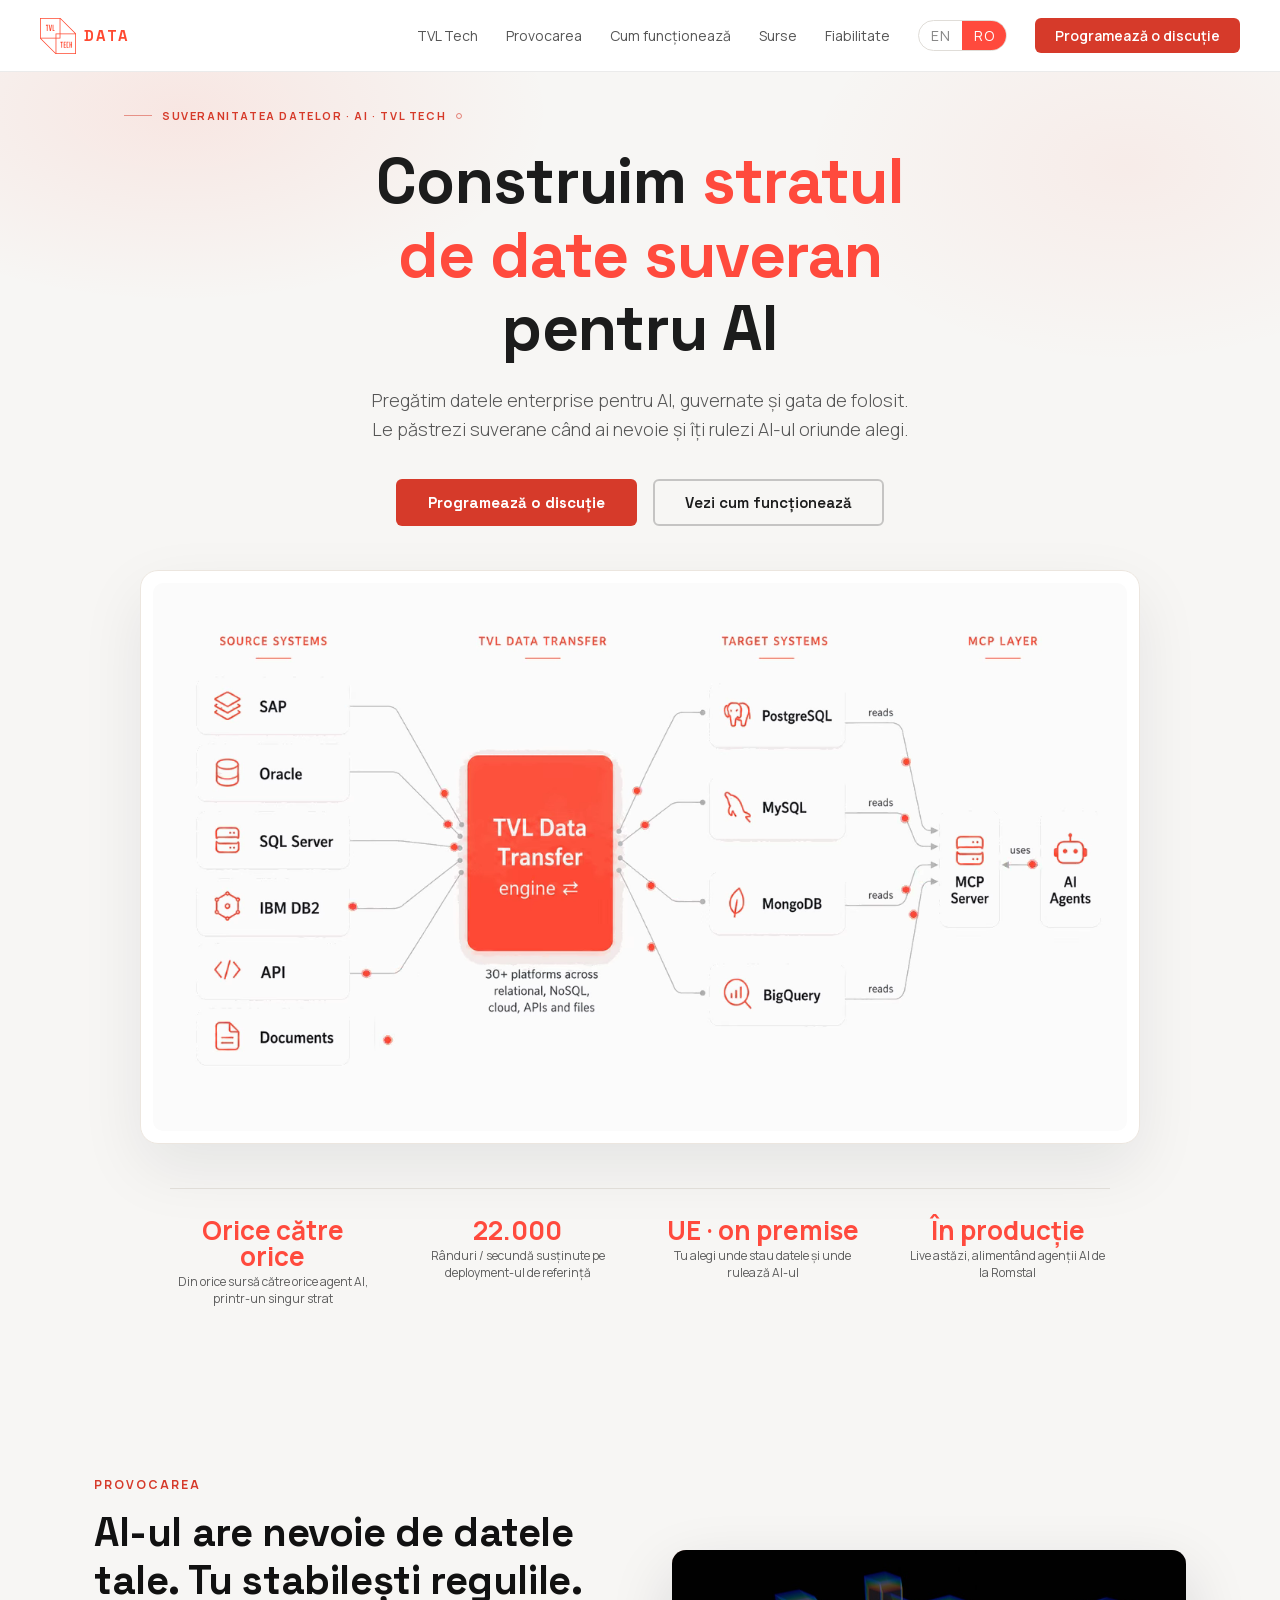
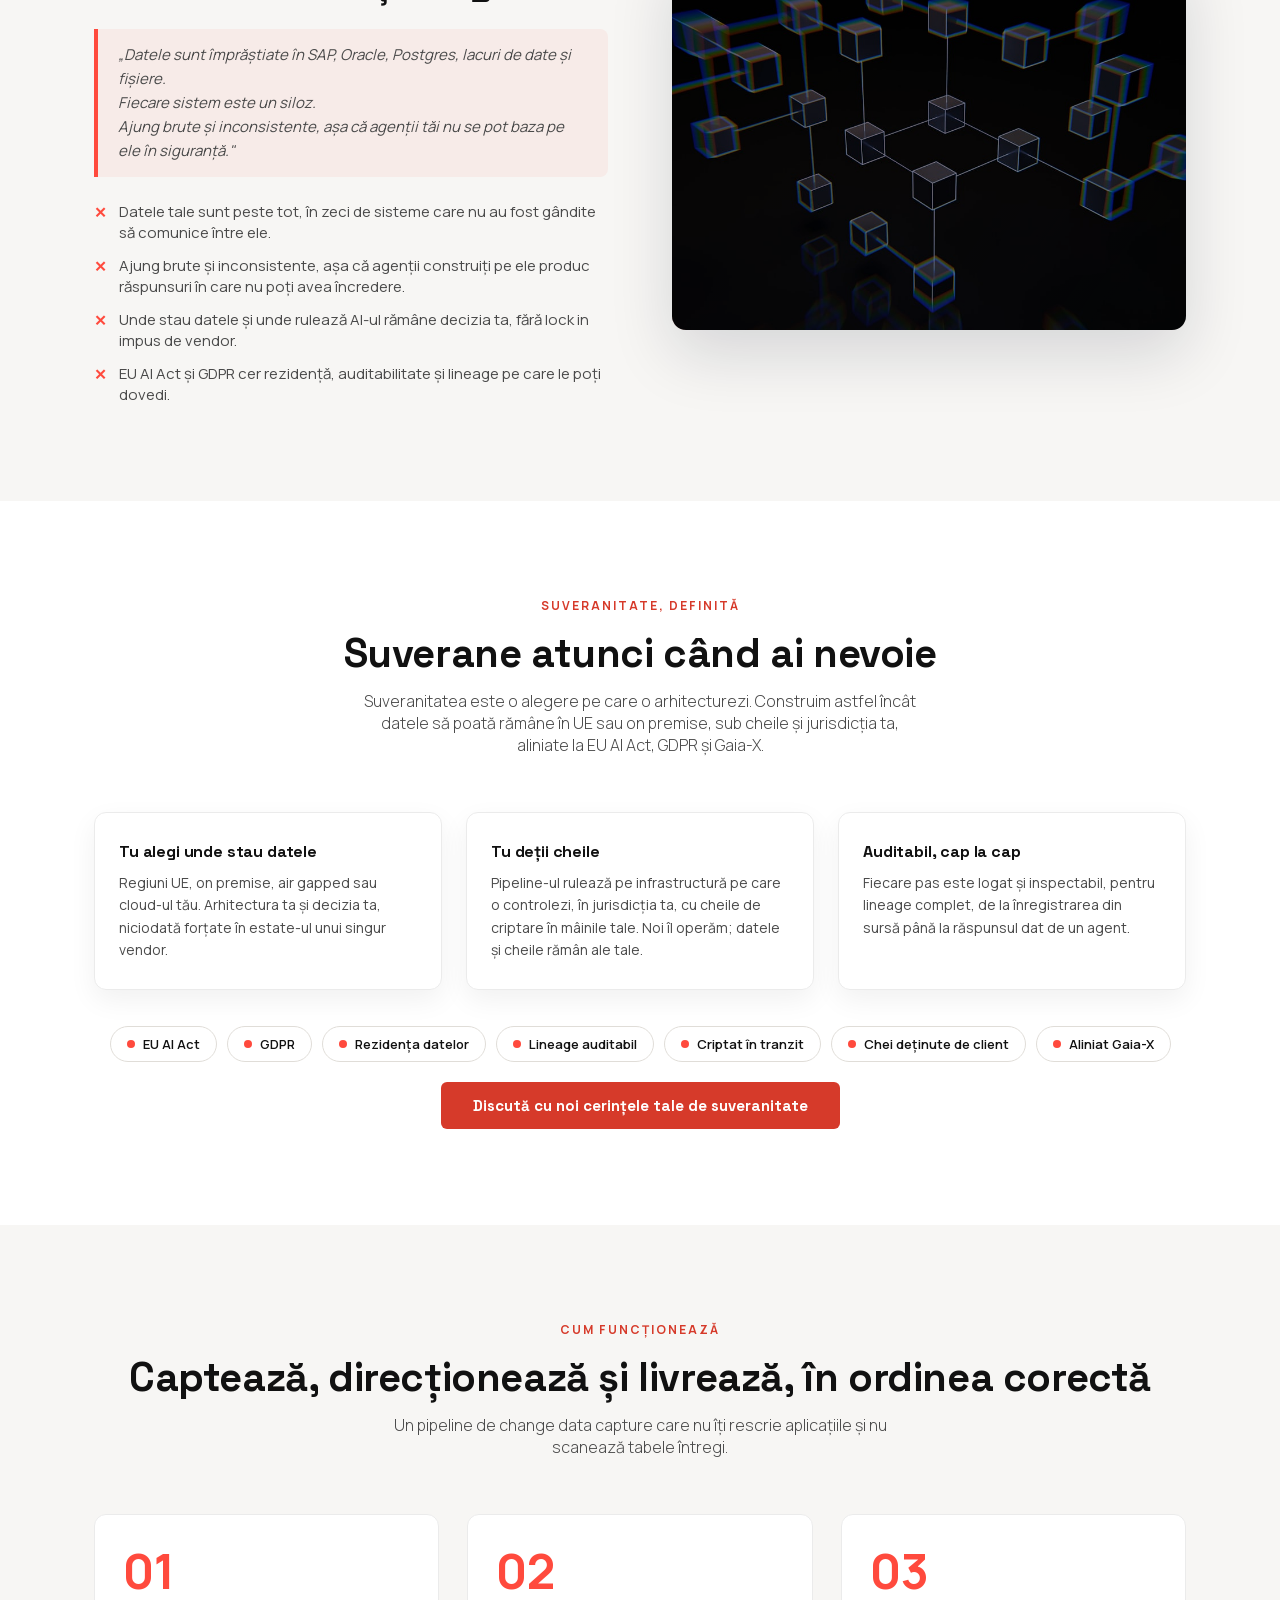
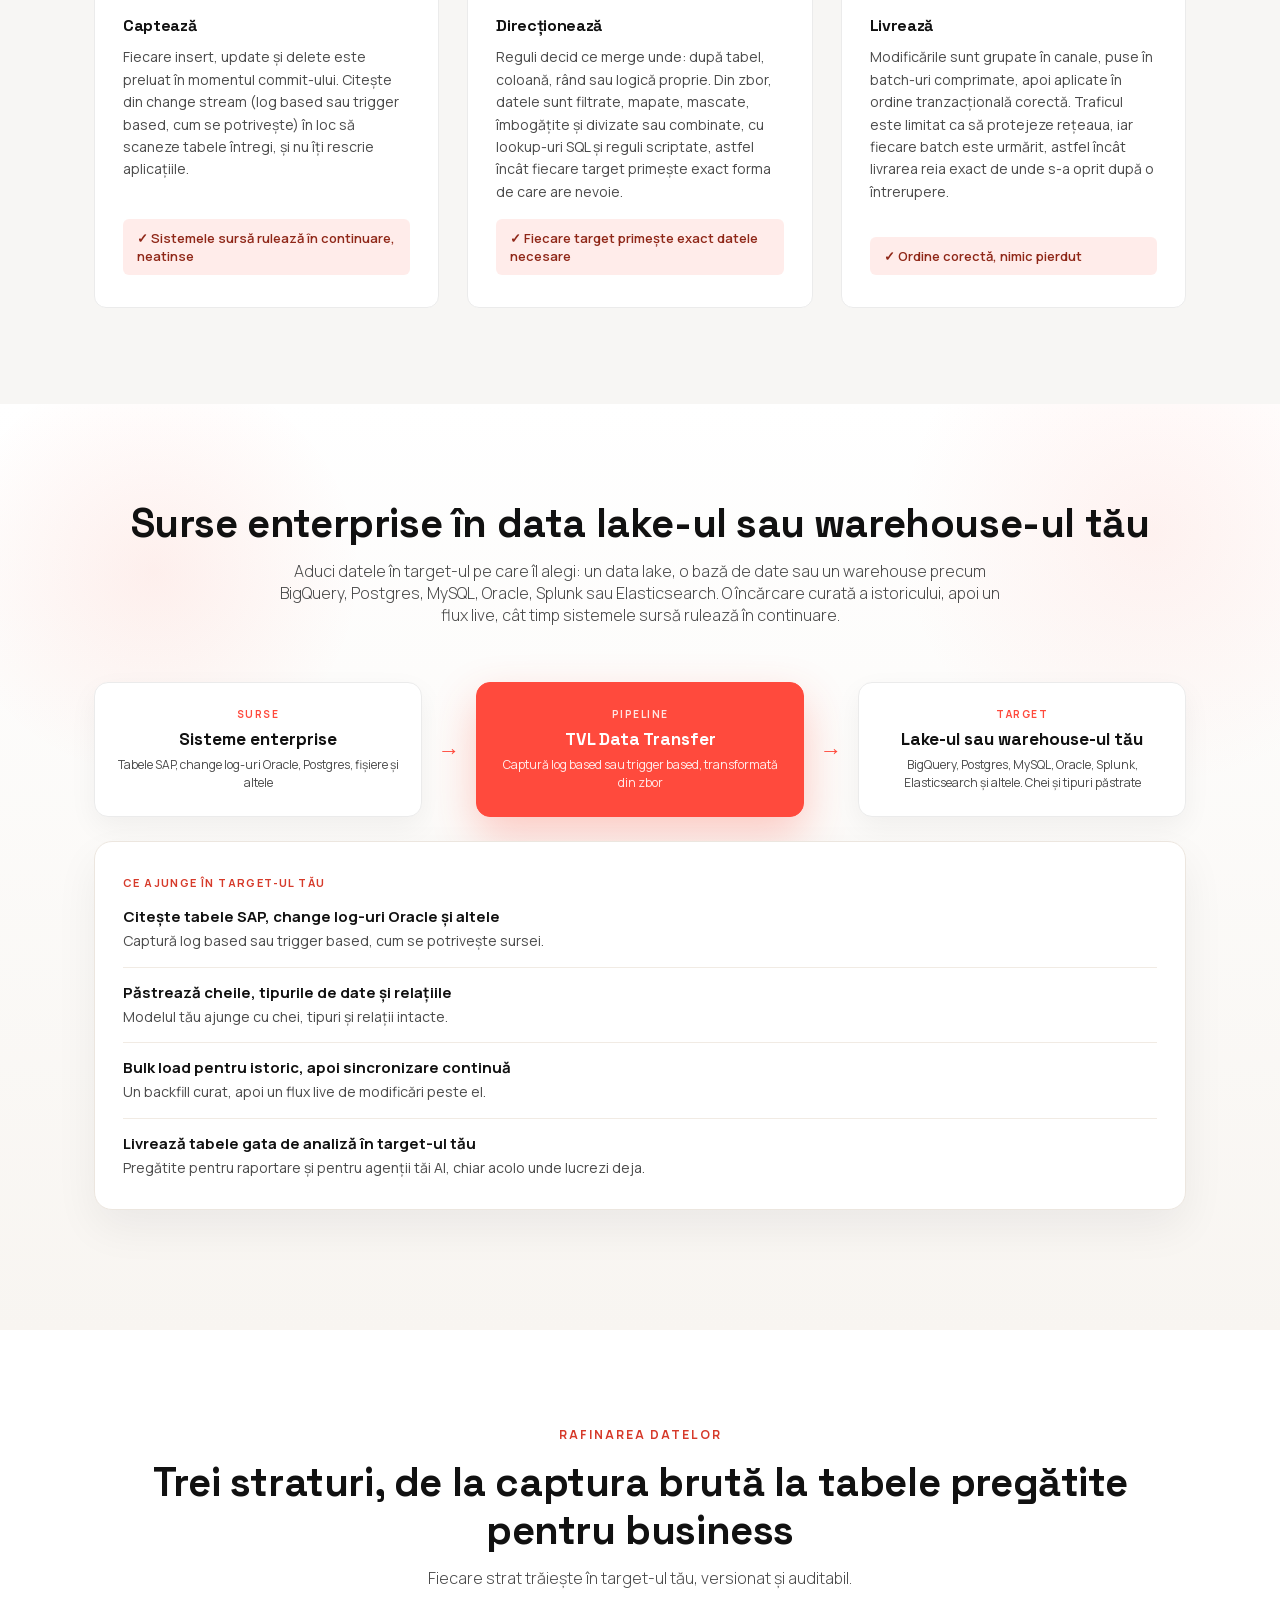
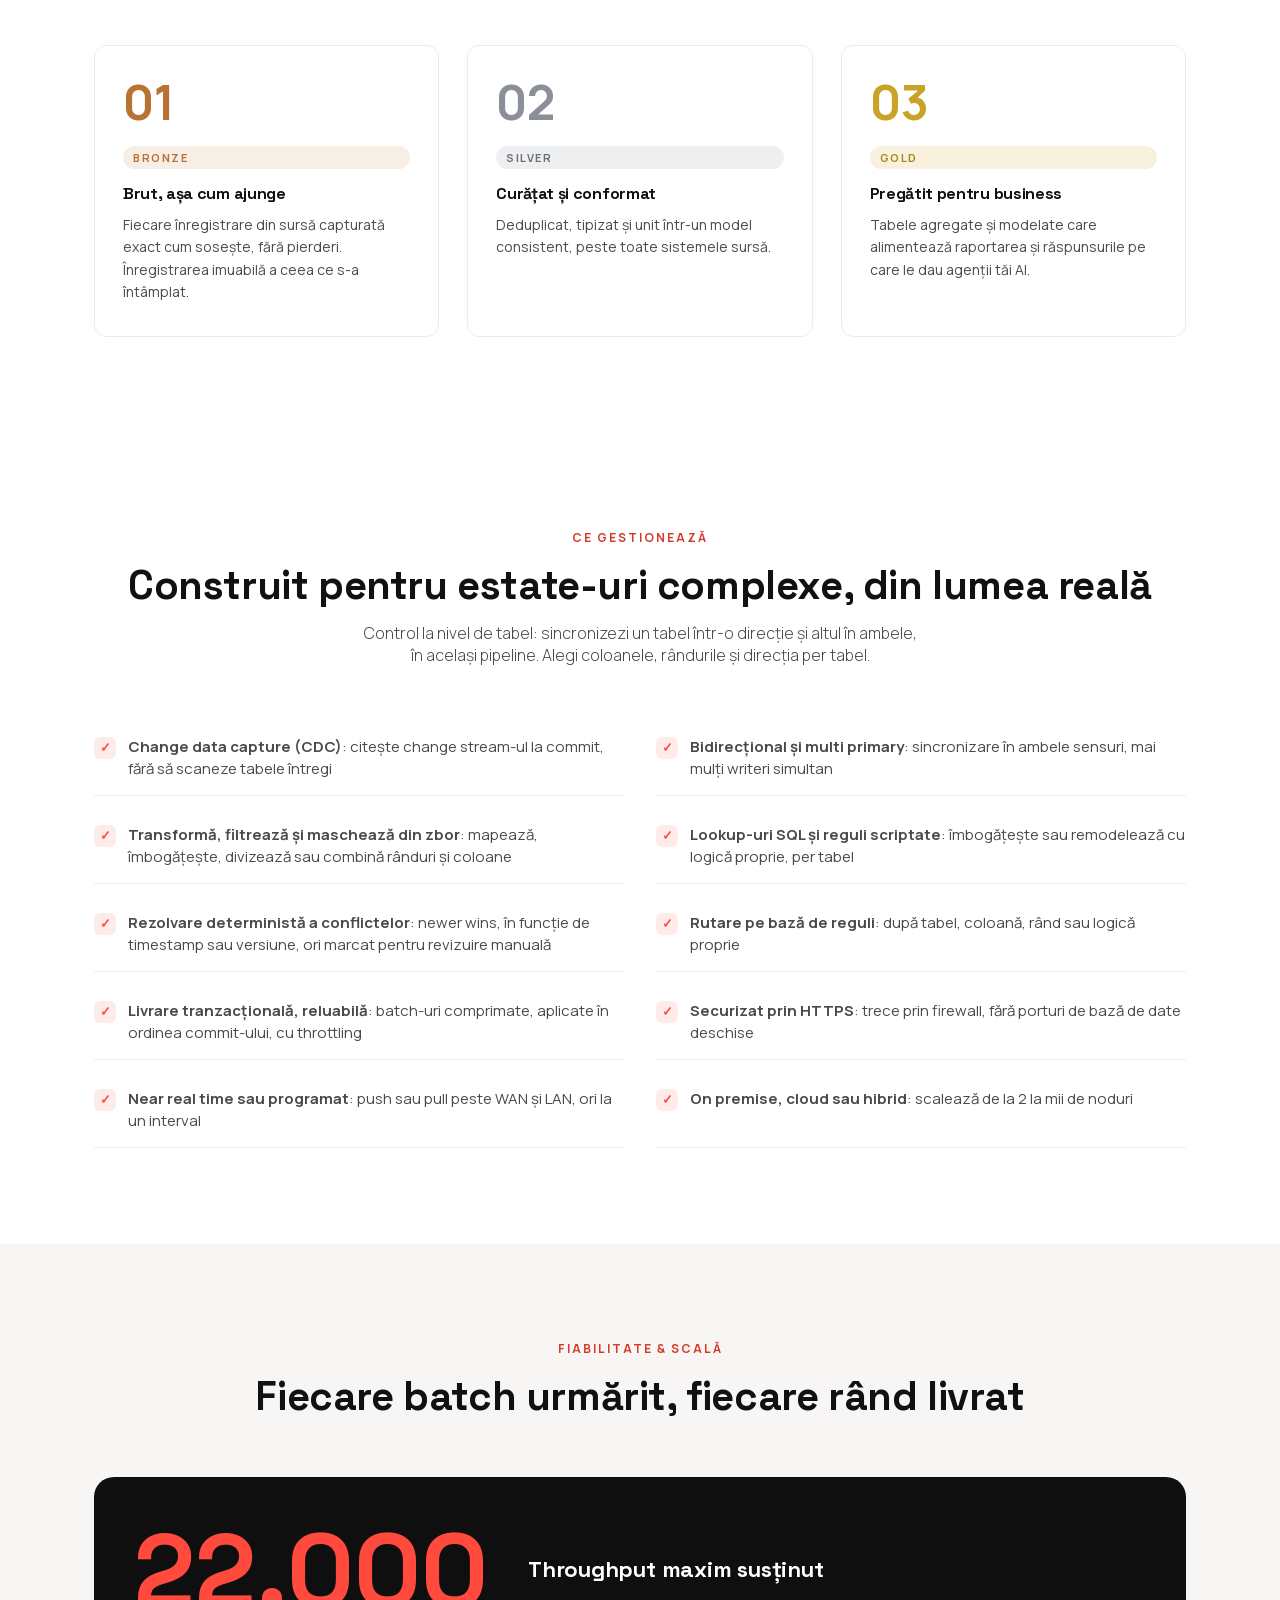
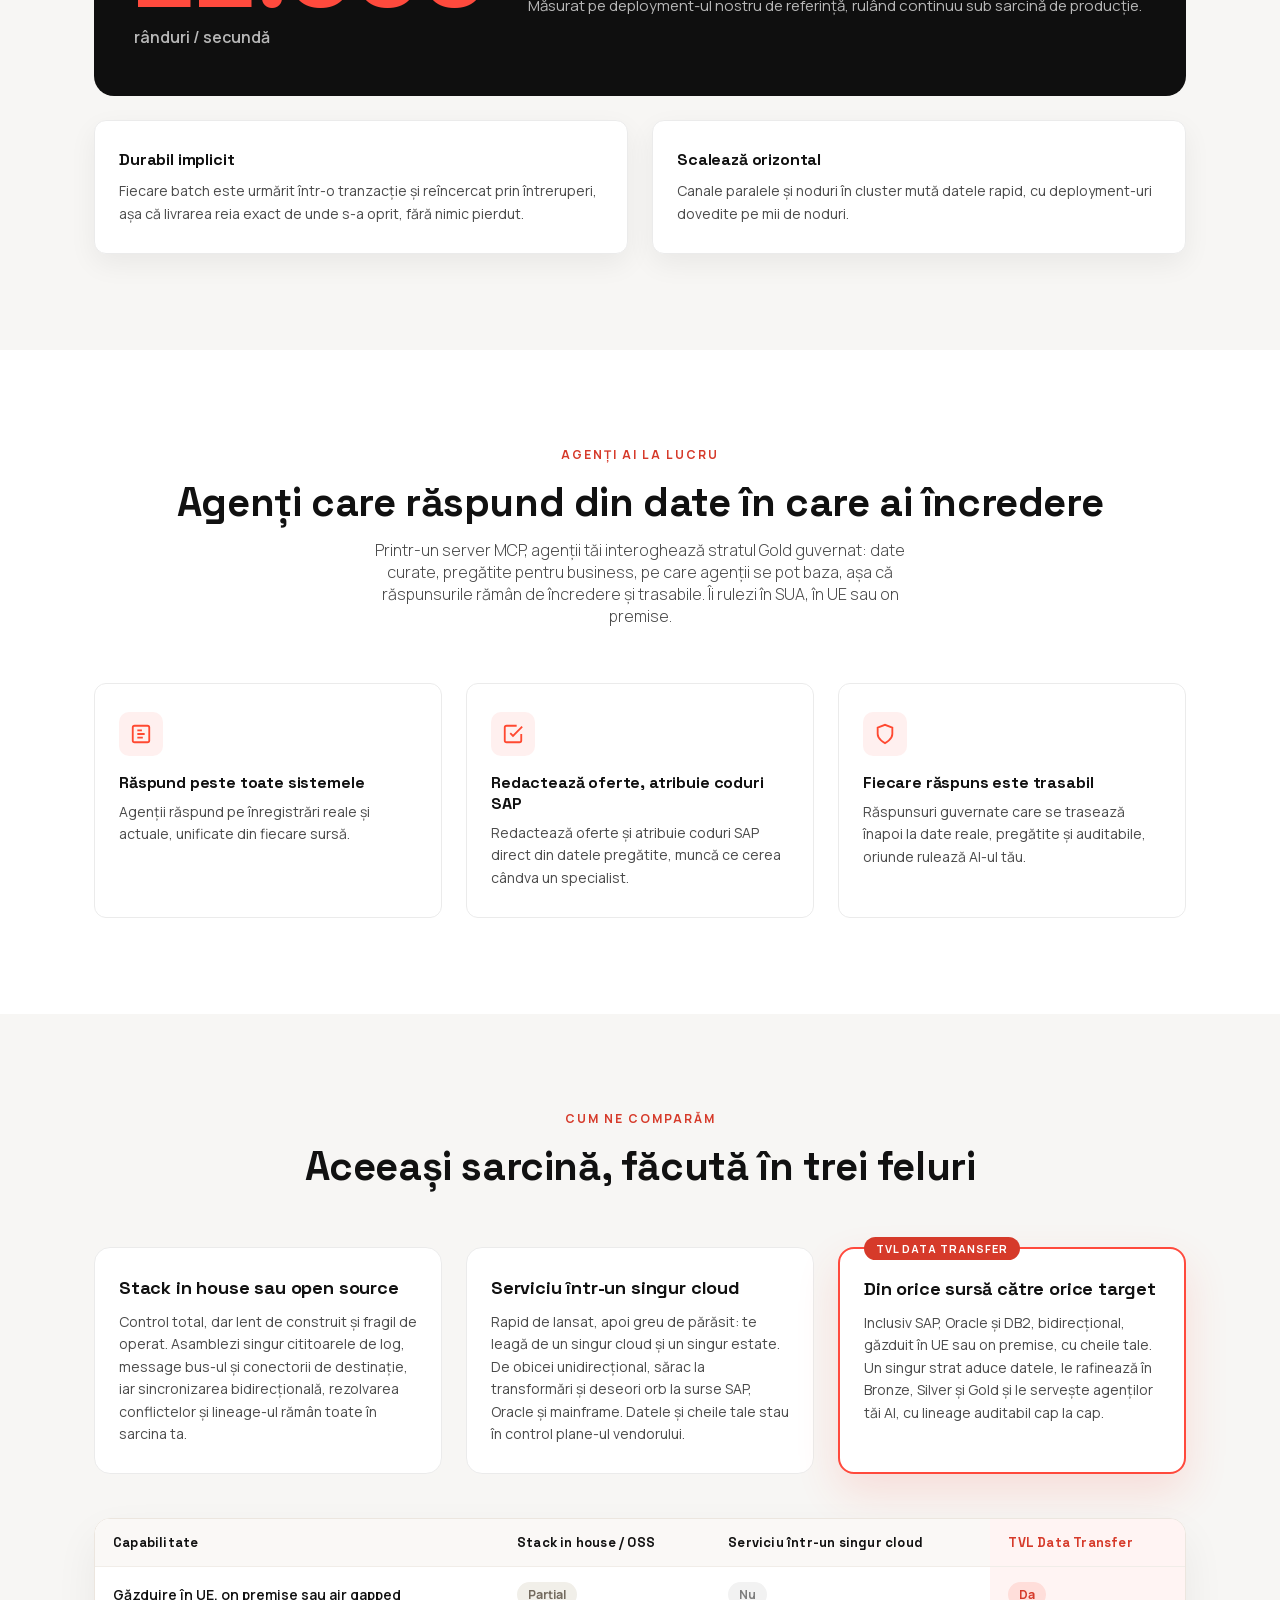
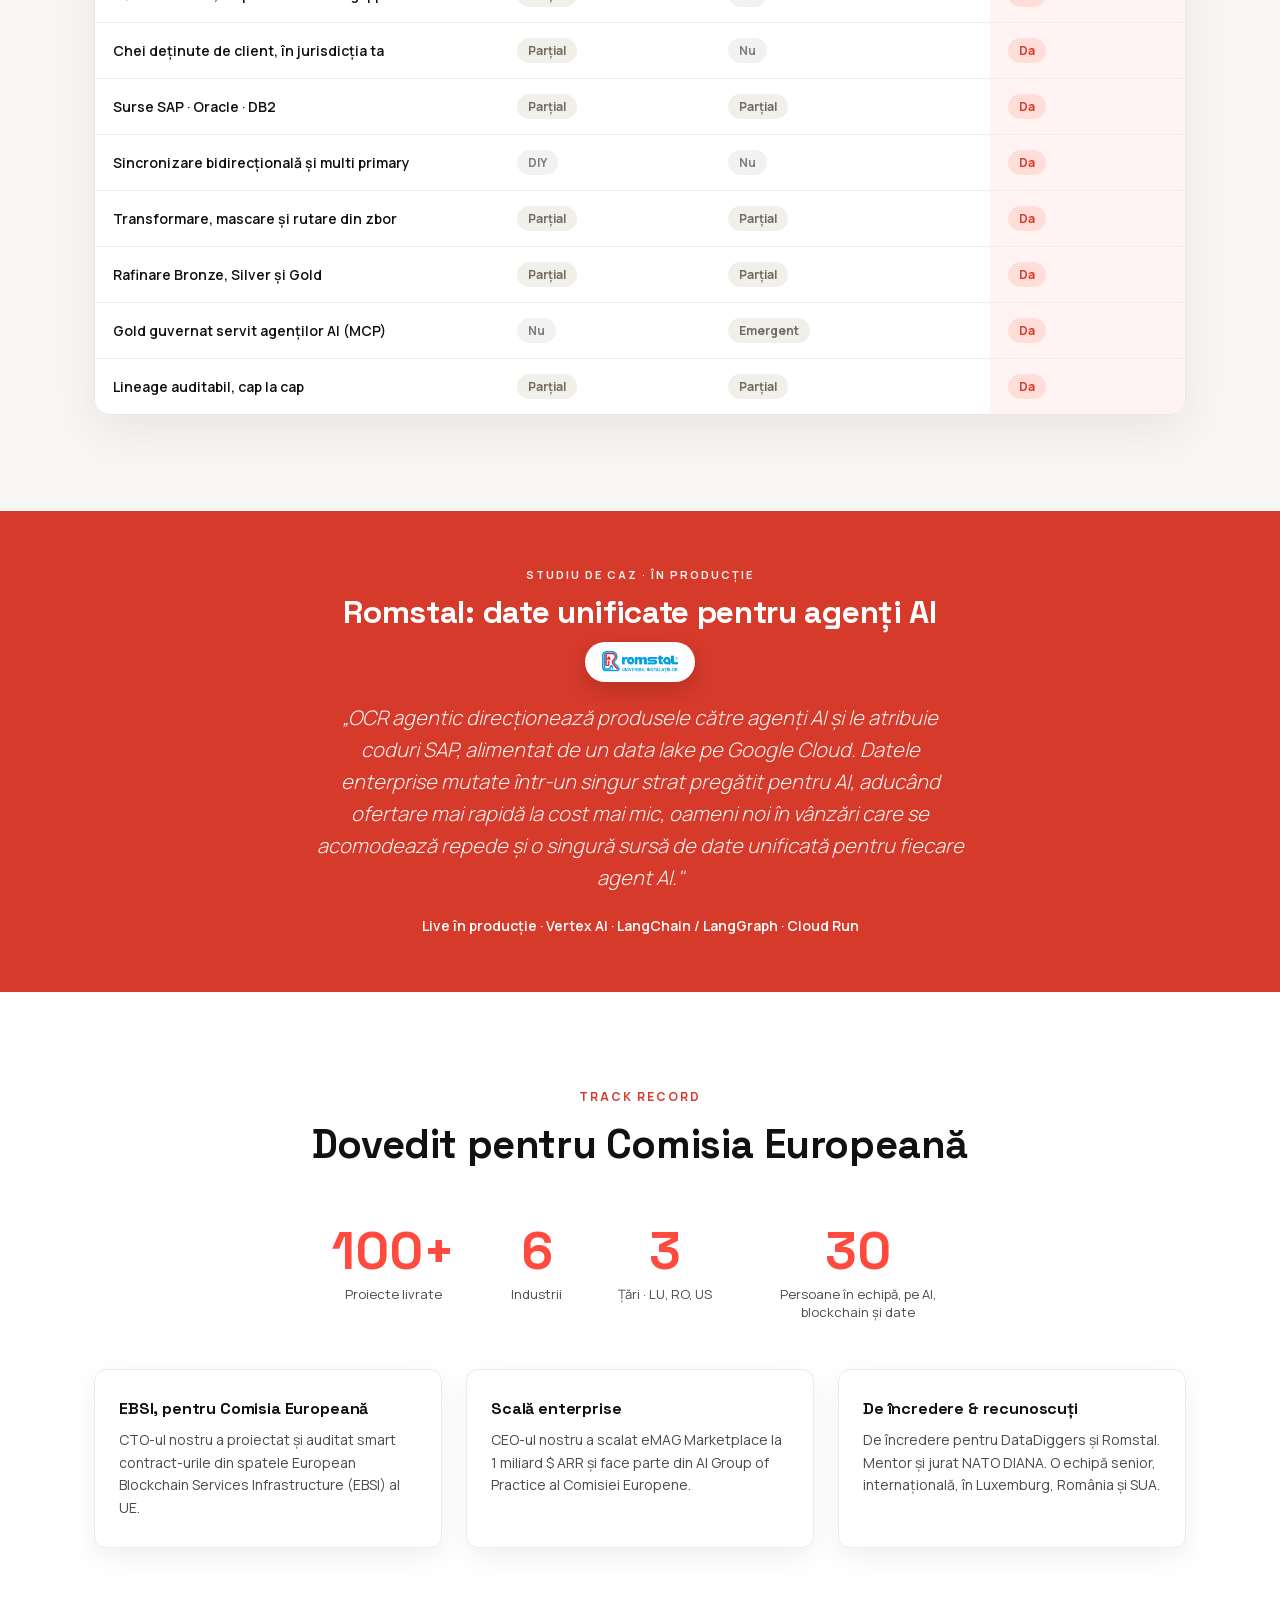
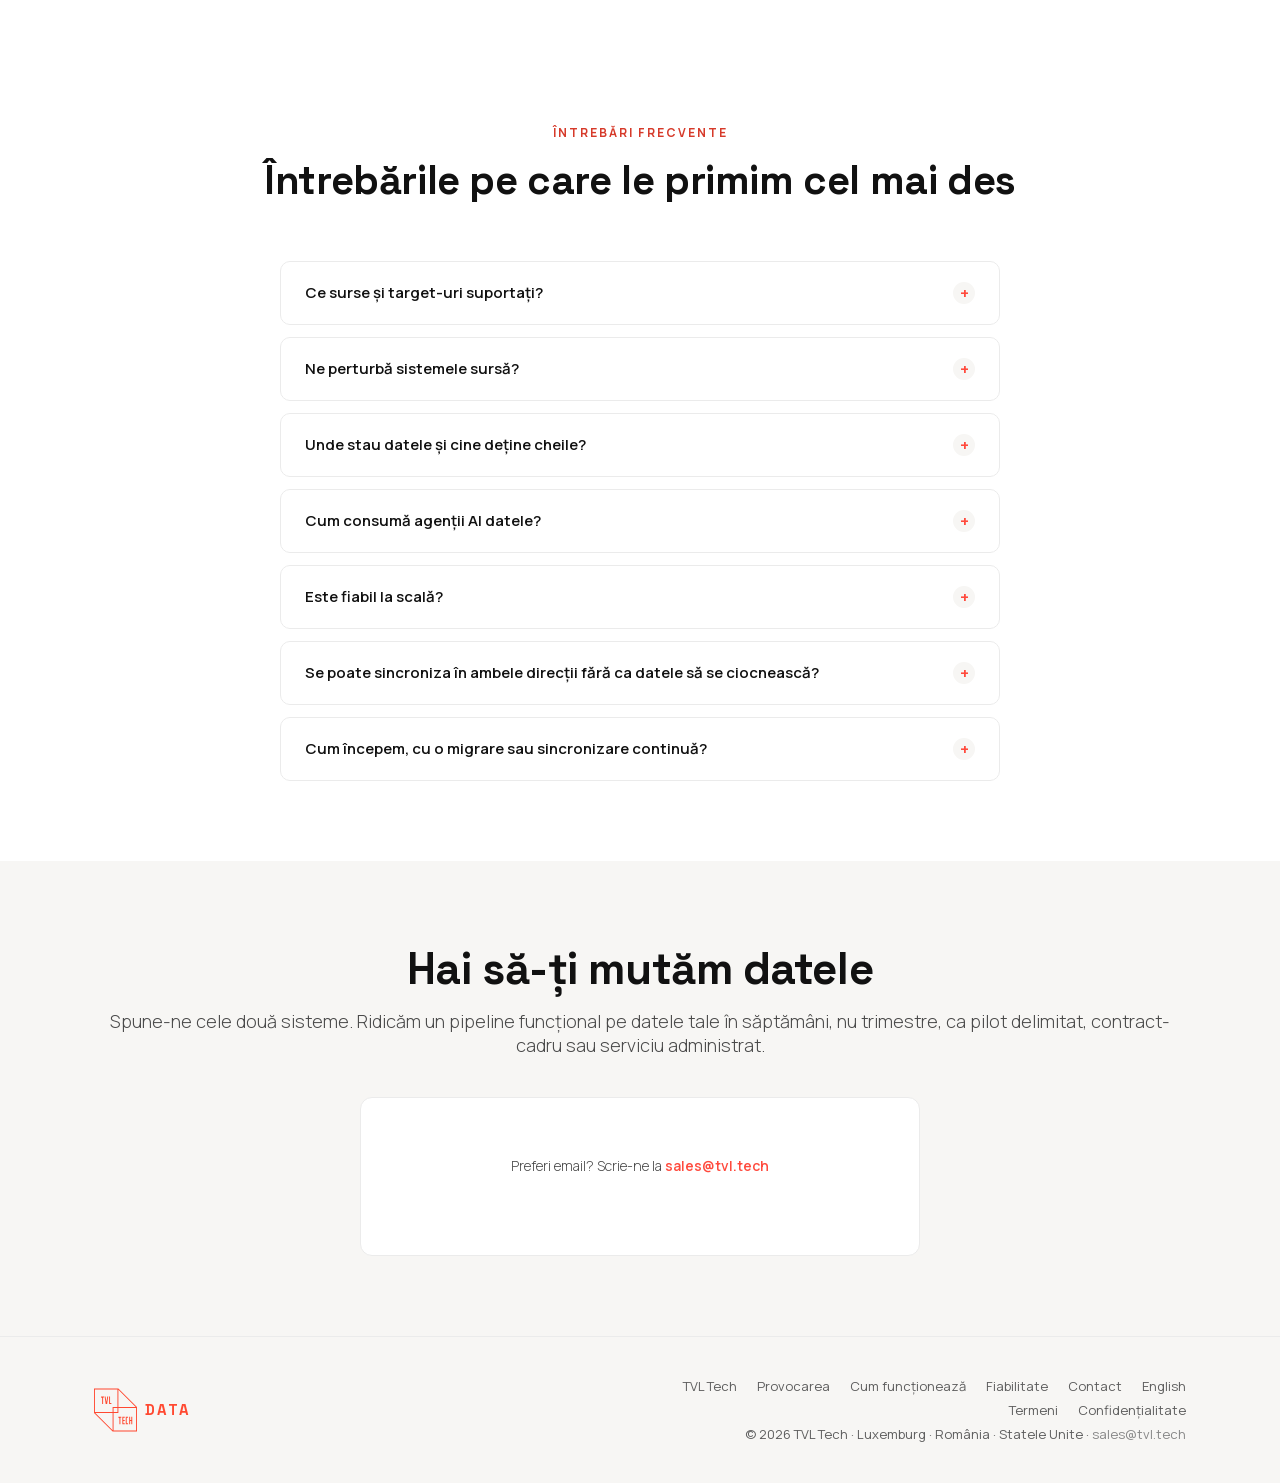
==== ro/index.html @ ac5a1e0a "Add VideoObject schema for the architecture animation Only grounded change from the proposed posture" ====
<!DOCTYPE html>
<html lang="ro">
<head>
  <meta charset="UTF-8">
  <link rel="icon" type="image/svg+xml" href="../favicon.svg">
  <link rel="apple-touch-icon" href="../favicon.svg">
  <meta name="viewport" content="width=device-width, initial-scale=1.0">
  <meta name="theme-color" content="#ff4a3d">
  <link rel="preload" href="/fonts/space-grotesk-latin.woff2" as="font" type="font/woff2" crossorigin>
  <link rel="preload" href="/fonts/manrope-latin.woff2" as="font" type="font/woff2" crossorigin>
  <title>TVL Data Transfer | Stratul de date suveran pentru AI</title>
  <meta name="description" content="Mută datele enterprise din orice sursă către orice agent AI, guvernate și suverane. Change data capture în lake-ul, baza de date sau warehouse-ul tău, servite agenților prin MCP.">
  <meta property="og:title" content="TVL Data Transfer: Stratul de date suveran pentru AI">
  <meta property="og:description" content="Din orice sursă către orice agent AI, guvernate și pregătite. CDC în lake-ul, baza de date sau warehouse-ul tău, rafinate și auditabile, interogate printr-un server MCP. Aliniat la EU AI Act și GDPR.">
  <meta property="og:type" content="website">
  <meta property="og:url" content="https://data.tvl.tech/ro/">
  <meta property="og:image" content="https://data.tvl.tech/images/architecture-static.png">
  <meta property="og:image:width" content="1280">
  <meta property="og:image:height" content="720">
  <meta property="og:image:alt" content="Arhitectura TVL Data Transfer: surse enterprise prin motor către target-ul tău, servite agenților AI printr-un server MCP.">
  <meta property="og:locale" content="ro_RO">
  <meta property="og:locale:alternate" content="en_US">
  <meta property="og:site_name" content="TVL Data Transfer">

  <!-- Twitter Card -->
  <meta name="twitter:card" content="summary_large_image">
  <meta name="twitter:title" content="TVL Data Transfer: Stratul de date suveran pentru AI">
  <meta name="twitter:description" content="Din orice sursă către orice agent AI, guvernate și pregătite. CDC în lake-ul, baza de date sau warehouse-ul tău, rafinate și auditabile, interogate printr-un server MCP.">
  <meta name="twitter:image" content="https://data.tvl.tech/images/architecture-static.png">

  <!-- Canonical + alternates -->
  <link rel="canonical" href="https://data.tvl.tech/ro/">
  <link rel="alternate" hreflang="en" href="https://data.tvl.tech/">
  <link rel="alternate" hreflang="ro" href="https://data.tvl.tech/ro/">
  <link rel="alternate" hreflang="x-default" href="https://data.tvl.tech/">

  <!-- Robots -->
  <meta name="robots" content="index, follow, max-image-preview:large, max-snippet:-1">
  <meta name="author" content="TVL Tech">

  <!-- Schema.org JSON-LD -->
  <script type="application/ld+json">
  {
    "@context": "https://schema.org",
    "@type": "SoftwareApplication",
    "name": "TVL Data Transfer",
    "applicationCategory": "BusinessApplication",
    "operatingSystem": "Cloud, on premise, hibrid",
    "description": "Stratul de date suveran pentru AI. Change data capture din surse enterprise în data lake-ul, baza de date sau warehouse-ul tău, rafinate în Bronze, Silver și Gold și interogate de agenți AI printr-un server MCP. Aliniat la EU AI Act și GDPR.",
    "provider": {
      "@type": "Organization",
      "name": "TVL Tech",
      "url": "https://tvl.tech/",
      "logo": "https://data.tvl.tech/favicon.svg",
      "areaServed": ["LU", "RO", "US", "EU"]
    },
    "offers": {
      "@type": "Offer",
      "availability": "https://schema.org/InStock"
    }
  }
  </script>

  <!-- Date structurate FAQ (rich results + motoare AI) -->
  <script type="application/ld+json">
  {
    "@context": "https://schema.org",
    "@type": "FAQPage",
    "inLanguage": "ro",
    "mainEntity": [
      { "@type": "Question", "name": "Ce surse și target-uri suportați?", "acceptedAnswer": { "@type": "Answer", "text": "Surse enterprise precum SAP, Oracle, SQL Server, DB2, Postgres, data lakes și fișiere, capturate log based sau trigger based. Target-urile le alegi tu: BigQuery, Postgres, MySQL, Oracle, Splunk, Elasticsearch și alte lake-uri, baze de date și warehouse-uri, rafinate în Bronze, Silver și Gold. Din orice sursă către orice target." } },
      { "@type": "Question", "name": "Ne perturbă sistemele sursă?", "acceptedAnswer": { "@type": "Answer", "text": "Nu. Citește din change stream în loc să scaneze tabele întregi și nu îți rescrie aplicațiile. Facem o încărcare curată a istoricului, apoi o sincronizare live continuă peste el, cât timp sistemele tale rulează în continuare." } },
      { "@type": "Question", "name": "Unde stau datele și cine deține cheile?", "acceptedAnswer": { "@type": "Answer", "text": "Unde decizi tu: regiuni UE, on premise sau cloud-ul tău. Îți păstrezi infrastructura și cheile de criptare; noi operăm pipeline-ul, tu păstrezi controlul. Fiecare pas este logat pentru lineage complet și auditabil." } },
      { "@type": "Question", "name": "Cum consumă agenții AI datele?", "acceptedAnswer": { "@type": "Answer", "text": "Printr-un server MCP, agenții tăi interoghează direct datele guvernate din stratul Gold. Rulează în SUA, în UE sau on premise, iar fiecare răspuns este trasabil la înregistrări reale, pregătite și auditabile." } },
      { "@type": "Question", "name": "Este fiabil la scală?", "acceptedAnswer": { "@type": "Answer", "text": "Fiecare batch este urmărit într-o tranzacție și reîncercat prin întreruperi, așa că livrarea reia de unde s-a oprit, fără nimic pierdut. Throughput-ul maxim susținut pe deployment-ul de referință este de 22.000 rânduri pe secundă și scalează de la 2 la mii de noduri." } },
      { "@type": "Question", "name": "Se poate sincroniza în ambele direcții fără ca datele să se ciocnească?", "acceptedAnswer": { "@type": "Answer", "text": "Da. Pipeline-ul rulează bidirecțional și multi primary, așa că mai multe sisteme pot scrie simultan. Conflictele sunt detectate pe cheia primară, pe datele modificate sau pe o coloană de timestamp ori versiune, apoi rezolvate cu o strategie deterministă precum newer wins, ori marcate pentru revizuire manuală, iar tu stabilești regula per tabel." } },
      { "@type": "Question", "name": "Cum începem, cu o migrare sau sincronizare continuă?", "acceptedAnswer": { "@type": "Answer", "text": "Oricare. Delimităm, construim și operăm pipeline-ul cap la cap: o migrare unică de pe un sistem legacy, o sincronizare continuă între platforme sau un strat de integrare permanent. Spune-ne cele două sisteme și ridicăm un pipeline funcțional pe datele tale în săptămâni, nu trimestre." } }
    ]
  }
  </script>

  <!-- Organization (entity grounding for search + AI answer engines) -->
  <script type="application/ld+json">
  {
    "@context": "https://schema.org",
    "@type": "Organization",
    "name": "TVL Tech",
    "url": "https://tvl.tech/",
    "logo": "https://data.tvl.tech/favicon.svg",
    "description": "TVL Tech construiește stratul de date suveran pentru AI: mută datele enterprise din orice sursă către orice target și le servește agenților AI, guvernate și pregătite, în UE sau on premise.",
    "areaServed": ["Luxembourg", "Romania", "United States", "European Union"],
    "sameAs": ["https://tvltech.lu", "https://academy.tvl.tech"],
    "knowsAbout": ["change data capture", "data sovereignty", "EU AI Act", "Model Context Protocol", "data lakes", "BigQuery", "AI agents"]
  }
  </script>

  <!-- VideoObject pentru animația arhitecturii (video search + grounding AI) -->
  <script type="application/ld+json">
  {
    "@context": "https://schema.org",
    "@type": "VideoObject",
    "name": "Cum mută TVL Data Transfer datele enterprise către agenți AI",
    "description": "Prezentare animată a arhitecturii: surse enterprise (SAP, Oracle, SQL Server, DB2, API-uri, fișiere) trec prin motorul TVL Data Transfer către target-ul tău (BigQuery, Postgres, MySQL, MongoDB și altele), apoi un server MCP servește datele guvernate către agenți AI.",
    "thumbnailUrl": "https://data.tvl.tech/images/architecture-static.png",
    "contentUrl": "https://data.tvl.tech/images/architecture.mp4",
    "uploadDate": "2026-08-07",
    "inLanguage": "ro"
  }
  </script>
  <link rel="stylesheet" href="../index.css">
</head>
<body>

<a class="skip-link" href="#main">Sari la conținut</a>

<!-- ── NAV ── -->
<nav aria-label="Principal">
  <a class="nav-logo" href="#">
    <svg height="40" width="36" viewBox="107 107 786 786" fill="none" xmlns="http://www.w3.org/2000/svg">
      <path d="M892.95 447.19L552.77 107.06V106.92H106.92V552.81L447.19 893.07H893.08L892.95 447.18V447.19ZM868.91 447.19H552.78V131.19L868.91 447.18V447.19ZM123.99 123.99H535.71V447.19H447.19V535.75H123.99V123.99ZM535.71 464.25V535.75H464.25V464.25H535.71ZM131.04 552.81H447.19V868.94L131.04 552.81ZM876.01 876.01H464.25V552.81H552.77V464.25H876.01V876.01Z" fill="#FF4931"/>
      <path d="M290.55 255.08V272.11H273.12V389.18H255.88V281.12L236.53 272.11V255.08H290.55Z" fill="#FF4931"/>
      <path d="M366.8 255.08L346.7 389.18H321.03L300.92 255.08H318.53L329.85 330.57L331.7 342.92H336.02L337.88 330.57L349.19 255.08H366.8Z" fill="#FF4931"/>
      <path d="M424.68 372.12V389.18H382.92V255.08H400.17V372.12H424.68Z" fill="#FF4931"/>
      <path d="M552.77 641.5L572.22 650.55V759.11H589.54V658.63V641.5H607.06V624.37H552.77V641.5Z" fill="#FF4931"/>
      <path d="M642.28 700.21H668.27V683.08H642.28L641.92 641.5H668.84V624.37H636.12H624.96V641.5V651.53V759.11H626.91H668.84H669.45V741.98H642.28V700.21Z" fill="#FF4931"/>
      <path d="M687.35 741.98V759.11H729.89V741.98H704.67V641.5H729.89V624.37H687.35V741.98Z" fill="#FF4931"/>
      <path d="M788.8 624.37V683.08H767.63V624.37H750.3V759.11H767.63V700.21H788.8V759.11H806.12V624.37H788.8Z" fill="#FF4931"/>
    </svg>
    <span class="nav-logo-text">DATA</span>
  </a>
  <button class="hamburger" id="hamburger" aria-label="Deschide meniul" aria-expanded="false" aria-controls="nav-links">
    <span></span><span></span><span></span>
  </button>
  <div class="nav-links" id="nav-links">
    <a href="https://tvl.tech" target="_blank" rel="noopener">TVL Tech</a>
    <a href="#challenge">Provocarea</a>
    <a href="#how">Cum funcționează</a>
    <a href="#sources">Surse</a>
    <a href="#reliability">Fiabilitate</a>
    <span class="lang-toggle" role="group" aria-label="Limbă">
      <a href="/" hreflang="en" aria-label="Switch to English">EN</a>
      <a href="/ro/" class="active" hreflang="ro" aria-current="true">RO</a>
    </span>
    <a href="#contact" class="btn-nav">Programează o discuție</a>
  </div>
</nav>

<main id="main">

<!-- ── HERO ── -->
<section class="hero">
  <div class="hero-content">
    <div class="hero-label">Suveranitatea datelor · AI · TVL Tech</div>
    <h1>Construim <span>stratul de date suveran</span> pentru AI</h1>
    <p>Pregătim datele enterprise pentru AI, guvernate și gata de folosit.<br>Le păstrezi suverane când ai nevoie și îți rulezi AI-ul oriunde alegi.</p>
    <div class="hero-btns">
      <a href="#contact" class="btn-primary">Programează o discuție</a>
      <a href="#how" class="btn-ghost">Vezi cum funcționează</a>
    </div>
    <figure class="hero-architecture">
      <video class="motion" autoplay muted loop playsinline width="1280" height="720" poster="../images/architecture-static.png" aria-label="Arhitectura TVL Data Transfer: sisteme sursă (SAP, Oracle, SQL Server, IBM DB2, API-uri, documente) trec prin motorul TVL Data Transfer către baze de date țintă (PostgreSQL, MySQL, MongoDB, BigQuery); un server MCP servește apoi datele către agenți AI.">
        <source src="../images/architecture.webm" type="video/webm">
        <source src="../images/architecture.mp4" type="video/mp4">
      </video>
      <img class="static" src="../images/architecture-static.png" width="1280" height="720" alt="Arhitectura TVL Data Transfer: sisteme sursă (SAP, Oracle, SQL Server, IBM DB2, API-uri, documente) trec prin motorul TVL Data Transfer către baze de date țintă (PostgreSQL, MySQL, MongoDB, BigQuery); un server MCP servește apoi datele către agenți AI.">
    </figure>
    <div class="hero-stats">
      <div class="hero-stat">
        <div class="num">Orice către orice</div>
        <div class="lbl">Din orice sursă către orice agent AI, printr-un singur strat</div>
      </div>
      <div class="hero-stat">
        <div class="num">22.000</div>
        <div class="lbl">Rânduri / secundă susținute pe deployment-ul de referință</div>
      </div>
      <div class="hero-stat">
        <div class="num">UE · on premise</div>
        <div class="lbl">Tu alegi unde stau datele și unde rulează AI-ul</div>
      </div>
      <div class="hero-stat">
        <div class="num">În producție</div>
        <div class="lbl">Live astăzi, alimentând agenții AI de la Romstal</div>
      </div>
    </div>
  </div>
</section>

<!-- ── PROVOCAREA ── -->
<section class="problema" id="challenge">
  <div class="container">
    <div class="two-col">
      <div class="fade-in">
        <span class="red-label">Provocarea</span>
        <h2 class="section-h2">AI-ul are nevoie de datele tale. Tu stabilești regulile.</h2>
        <blockquote>
          „Datele sunt împrăștiate în SAP, Oracle, Postgres, lacuri de date și fișiere.<br>Fiecare sistem este un siloz.<br>Ajung brute și inconsistente, așa că agenții tăi nu se pot baza pe ele în siguranță."
        </blockquote>
        <ul class="pain-list">
          <li>Datele tale sunt peste tot, în zeci de sisteme care nu au fost gândite să comunice între ele.</li>
          <li>Ajung brute și inconsistente, așa că agenții construiți pe ele produc răspunsuri în care nu poți avea încredere.</li>
          <li>Unde stau datele și unde rulează AI-ul rămâne decizia ta, fără lock in impus de vendor.</li>
          <li>EU AI Act și GDPR cer rezidență, auditabilitate și lineage pe care le poți dovedi.</li>
        </ul>
      </div>
      <div class="fade-in">
        <div class="challenge-photo">
          <img src="../images/challenge.jpg" alt="Vizualizare abstractă, întunecată, cu multe noduri de date separate, evocând sisteme enterprise răspândite și încă neconectate." loading="lazy" decoding="async" width="900" height="720">
        </div>
      </div>
    </div>
  </div>
</section>

<!-- ── SUVERANITATE ── -->
<section class="de-ce-acum" id="sovereignty">
  <div class="container">
    <div class="section-title-center fade-in">
      <span class="red-label">Suveranitate, definită</span>
      <h2 class="section-h2">Suverane atunci când ai nevoie</h2>
      <p>Suveranitatea este o alegere pe care o arhitecturezi. Construim astfel încât datele să poată rămâne în UE sau on premise, sub cheile și jurisdicția ta, aliniate la EU AI Act, GDPR și Gaia-X.</p>
    </div>
    <div class="urgenta-grid">
      <div class="urgenta-card fade-in">
        <h3>Tu alegi unde stau datele</h3>
        <p>Regiuni UE, on premise, air gapped sau cloud-ul tău. Arhitectura ta și decizia ta, niciodată forțate în estate-ul unui singur vendor.</p>
      </div>
      <div class="urgenta-card fade-in">
        <h3>Tu deții cheile</h3>
        <p>Pipeline-ul rulează pe infrastructură pe care o controlezi, în jurisdicția ta, cu cheile de criptare în mâinile tale. Noi îl operăm; datele și cheile rămân ale tale.</p>
      </div>
      <div class="urgenta-card fade-in">
        <h3>Auditabil, cap la cap</h3>
        <p>Fiecare pas este logat și inspectabil, pentru lineage complet, de la înregistrarea din sursă până la răspunsul dat de un agent.</p>
      </div>
    </div>
    <div class="standards-band fade-in">
      <span class="standards-chip">EU AI Act</span>
      <span class="standards-chip">GDPR</span>
      <span class="standards-chip">Rezidența datelor</span>
      <span class="standards-chip">Lineage auditabil</span>
      <span class="standards-chip">Criptat în tranzit</span>
      <span class="standards-chip">Chei deținute de client</span>
      <span class="standards-chip">Aliniat Gaia-X</span>
    </div>
    <div class="urgenta-cta fade-in">
      <a class="btn-primary" href="#contact">Discută cu noi cerințele tale de suveranitate</a>
    </div>
  </div>
</section>

<!-- ── CUM FUNCȚIONEAZĂ ── -->
<section class="cum" id="how">
  <div class="container">
    <div class="section-title-center fade-in">
      <span class="red-label">Cum funcționează</span>
      <h2 class="section-h2">Captează, direcționează și livrează, în ordinea corectă</h2>
      <p>Un pipeline de change data capture care nu îți rescrie aplicațiile și nu scanează tabele întregi.</p>
    </div>
    <div class="steps-grid">
      <div class="step-card fade-in">
        <div class="step-num">01</div>
        <h3>Captează</h3>
        <p>Fiecare insert, update și delete este preluat în momentul commit-ului. Citește din change stream (log based sau trigger based, cum se potrivește) în loc să scaneze tabele întregi, și nu îți rescrie aplicațiile.</p>
        <div class="step-result">✓ Sistemele sursă rulează în continuare, neatinse</div>
      </div>
      <div class="step-card fade-in">
        <div class="step-num">02</div>
        <h3>Direcționează</h3>
        <p>Reguli decid ce merge unde: după tabel, coloană, rând sau logică proprie. Din zbor, datele sunt filtrate, mapate, mascate, îmbogățite și divizate sau combinate, cu lookup-uri SQL și reguli scriptate, astfel încât fiecare target primește exact forma de care are nevoie.</p>
        <div class="step-result">✓ Fiecare target primește exact datele necesare</div>
      </div>
      <div class="step-card fade-in">
        <div class="step-num">03</div>
        <h3>Livrează</h3>
        <p>Modificările sunt grupate în canale, puse în batch-uri comprimate, apoi aplicate în ordine tranzacțională corectă. Traficul este limitat ca să protejeze rețeaua, iar fiecare batch este urmărit, astfel încât livrarea reia exact de unde s-a oprit după o întrerupere.</p>
        <div class="step-result">✓ Ordine corectă, nimic pierdut</div>
      </div>
    </div>
  </div>
</section>

<!-- ── SURSE ── -->
<section class="sprint-focus" id="sources">
  <div class="container">
    <div class="section-title-center fade-in">
      <h2 class="section-h2">Surse enterprise în data lake-ul sau warehouse-ul tău</h2>
      <p>Aduci datele în target-ul pe care îl alegi: un data lake, o bază de date sau un warehouse precum BigQuery, Postgres, MySQL, Oracle, Splunk sau Elasticsearch. O încărcare curată a istoricului, apoi un flux live, cât timp sistemele sursă rulează în continuare.</p>
    </div>

    <div class="flow-diagram fade-in">
      <div class="flow-node">
        <div class="flow-kicker">Surse</div>
        <div class="flow-title">Sisteme enterprise</div>
        <div class="flow-sub">Tabele SAP, change log-uri Oracle, Postgres, fișiere și altele</div>
      </div>
      <div class="flow-arrow">→</div>
      <div class="flow-node is-core">
        <div class="flow-kicker">Pipeline</div>
        <div class="flow-title">TVL Data Transfer</div>
        <div class="flow-sub">Captură log based sau trigger based, transformată din zbor</div>
      </div>
      <div class="flow-arrow">→</div>
      <div class="flow-node">
        <div class="flow-kicker">Target</div>
        <div class="flow-title">Lake-ul sau warehouse-ul tău</div>
        <div class="flow-sub">BigQuery, Postgres, MySQL, Oracle, Splunk, Elasticsearch și altele. Chei și tipuri păstrate</div>
      </div>
    </div>

    <div class="sprint-top-grid" style="grid-template-columns:1fr;margin-top:24px;">
      <div class="sprint-overview-card fade-in">
        <span class="sprint-mini-label">Ce ajunge în target-ul tău</span>
        <div class="sprint-overview-notes" style="margin-top:0;padding-top:0;border-top:0;">
          <div class="sprint-overview-note">
            <strong>Citește tabele SAP, change log-uri Oracle și altele</strong>
            <p>Captură log based sau trigger based, cum se potrivește sursei.</p>
          </div>
          <div class="sprint-overview-note">
            <strong>Păstrează cheile, tipurile de date și relațiile</strong>
            <p>Modelul tău ajunge cu chei, tipuri și relații intacte.</p>
          </div>
          <div class="sprint-overview-note">
            <strong>Bulk load pentru istoric, apoi sincronizare continuă</strong>
            <p>Un backfill curat, apoi un flux live de modificări peste el.</p>
          </div>
          <div class="sprint-overview-note">
            <strong>Livrează tabele gata de analiză în target-ul tău</strong>
            <p>Pregătite pentru raportare și pentru agenții tăi AI, chiar acolo unde lucrezi deja.</p>
          </div>
        </div>
      </div>
    </div>
  </div>
</section>

<!-- ── RAFINAREA DATELOR (MEDALLION) ── -->
<section class="cum" id="refinement" style="background:#fff;">
  <div class="container">
    <div class="section-title-center fade-in">
      <span class="red-label">Rafinarea datelor</span>
      <h2 class="section-h2">Trei straturi, de la captura brută la tabele pregătite pentru business</h2>
      <p>Fiecare strat trăiește în target-ul tău, versionat și auditabil.</p>
    </div>
    <div class="steps-grid">
      <div class="step-card tier-bronze fade-in">
        <div class="step-num">01</div>
        <span class="tier-badge">Bronze</span>
        <h3>Brut, așa cum ajunge</h3>
        <p>Fiecare înregistrare din sursă capturată exact cum sosește, fără pierderi. Înregistrarea imuabilă a ceea ce s-a întâmplat.</p>
      </div>
      <div class="step-card tier-silver fade-in">
        <div class="step-num">02</div>
        <span class="tier-badge">Silver</span>
        <h3>Curățat și conformat</h3>
        <p>Deduplicat, tipizat și unit într-un model consistent, peste toate sistemele sursă.</p>
      </div>
      <div class="step-card tier-gold fade-in">
        <div class="step-num">03</div>
        <span class="tier-badge">Gold</span>
        <h3>Pregătit pentru business</h3>
        <p>Tabele agregate și modelate care alimentează raportarea și răspunsurile pe care le dau agenții tăi AI.</p>
      </div>
    </div>
  </div>
</section>

<!-- ── CE GESTIONEAZĂ ── -->
<section class="customizat" id="capabilities">
  <div class="container">
    <div class="section-title-center fade-in">
      <span class="red-label">Ce gestionează</span>
      <h2 class="section-h2">Construit pentru estate-uri complexe, din lumea reală</h2>
      <p>Control la nivel de tabel: sincronizezi un tabel într-o direcție și altul în ambele, în același pipeline. Alegi coloanele, rândurile și direcția per tabel.</p>
    </div>
    <div class="capability-grid fade-in">
      <div class="capability-item"><span class="cap-check">✓</span><span><strong>Change data capture (CDC)</strong>: citește change stream-ul la commit, fără să scaneze tabele întregi</span></div>
      <div class="capability-item"><span class="cap-check">✓</span><span><strong>Bidirecțional și multi primary</strong>: sincronizare în ambele sensuri, mai mulți writeri simultan</span></div>
      <div class="capability-item"><span class="cap-check">✓</span><span><strong>Transformă, filtrează și maschează din zbor</strong>: mapează, îmbogățește, divizează sau combină rânduri și coloane</span></div>
      <div class="capability-item"><span class="cap-check">✓</span><span><strong>Lookup-uri SQL și reguli scriptate</strong>: îmbogățește sau remodelează cu logică proprie, per tabel</span></div>
      <div class="capability-item"><span class="cap-check">✓</span><span><strong>Rezolvare deterministă a conflictelor</strong>: newer wins, în funcție de timestamp sau versiune, ori marcat pentru revizuire manuală</span></div>
      <div class="capability-item"><span class="cap-check">✓</span><span><strong>Rutare pe bază de reguli</strong>: după tabel, coloană, rând sau logică proprie</span></div>
      <div class="capability-item"><span class="cap-check">✓</span><span><strong>Livrare tranzacțională, reluabilă</strong>: batch-uri comprimate, aplicate în ordinea commit-ului, cu throttling</span></div>
      <div class="capability-item"><span class="cap-check">✓</span><span><strong>Securizat prin HTTPS</strong>: trece prin firewall, fără porturi de bază de date deschise</span></div>
      <div class="capability-item"><span class="cap-check">✓</span><span><strong>Near real time sau programat</strong>: push sau pull peste WAN și LAN, ori la un interval</span></div>
      <div class="capability-item"><span class="cap-check">✓</span><span><strong>On premise, cloud sau hibrid</strong>: scalează de la 2 la mii de noduri</span></div>
    </div>
  </div>
</section>

<!-- ── FIABILITATE ȘI SCALĂ ── -->
<section class="de-ce" id="reliability">
  <div class="container">
    <div class="section-title-center fade-in">
      <span class="red-label">Fiabilitate &amp; scală</span>
      <h2 class="section-h2">Fiecare batch urmărit, fiecare rând livrat</h2>
    </div>
    <div class="metric-hero fade-in" style="margin-bottom:24px;">
      <div>
        <div class="metric-num">22.000</div>
        <div class="metric-unit">rânduri / secundă</div>
      </div>
      <div class="metric-copy">
        <h3>Throughput maxim susținut</h3>
        <p>Măsurat pe deployment-ul nostru de referință, rulând continuu sub sarcină de producție.</p>
      </div>
    </div>
    <div class="urgenta-grid" style="grid-template-columns:repeat(2,1fr);">
      <div class="urgenta-card fade-in">
        <h3>Durabil implicit</h3>
        <p>Fiecare batch este urmărit într-o tranzacție și reîncercat prin întreruperi, așa că livrarea reia exact de unde s-a oprit, fără nimic pierdut.</p>
      </div>
      <div class="urgenta-card fade-in">
        <h3>Scalează orizontal</h3>
        <p>Canale paralele și noduri în cluster mută datele rapid, cu deployment-uri dovedite pe mii de noduri.</p>
      </div>
    </div>
  </div>
</section>

<!-- ── AGENȚI AI ── -->
<section class="avantaje" id="agents">
  <div class="container">
    <div class="section-title-center fade-in">
      <span class="red-label">Agenți AI la lucru</span>
      <h2 class="section-h2">Agenți care răspund din date în care ai încredere</h2>
      <p>Printr-un server MCP, agenții tăi interoghează stratul Gold guvernat: date curate, pregătite pentru business, pe care agenții se pot baza, așa că răspunsurile rămân de încredere și trasabile. Îi rulezi în SUA, în UE sau on premise.</p>
    </div>
    <div class="features-grid">
      <div class="feature-card fade-in">
        <div class="feature-icon">
          <svg viewBox="0 0 24 24" fill="none" stroke="rgb(255,73,49)" stroke-width="2"><rect x="3" y="3" width="18" height="18" rx="2"/><path d="M8 12h8M8 8h5M8 16h6"/></svg>
        </div>
        <h3>Răspund peste toate sistemele</h3>
        <p>Agenții răspund pe înregistrări reale și actuale, unificate din fiecare sursă.</p>
      </div>
      <div class="feature-card fade-in">
        <div class="feature-icon">
          <svg viewBox="0 0 24 24" fill="none" stroke="rgb(255,73,49)" stroke-width="2"><path d="M9 11l3 3L22 4"/><path d="M21 12v7a2 2 0 0 1-2 2H5a2 2 0 0 1-2-2V5a2 2 0 0 1 2-2h11"/></svg>
        </div>
        <h3>Redactează oferte, atribuie coduri SAP</h3>
        <p>Redactează oferte și atribuie coduri SAP direct din datele pregătite, muncă ce cerea cândva un specialist.</p>
      </div>
      <div class="feature-card fade-in">
        <div class="feature-icon">
          <svg viewBox="0 0 24 24" fill="none" stroke="rgb(255,73,49)" stroke-width="2"><path d="M12 22s8-4 8-10V5l-8-3-8 3v7c0 6 8 10 8 10z"/></svg>
        </div>
        <h3>Fiecare răspuns este trasabil</h3>
        <p>Răspunsuri guvernate care se trasează înapoi la date reale, pregătite și auditabile, oriunde rulează AI-ul tău.</p>
      </div>
    </div>
  </div>
</section>

<!-- ── CUM NE COMPARĂM ── -->
<section class="cum" id="compare" style="background:var(--light-bg);">
  <div class="container">
    <div class="section-title-center fade-in">
      <span class="red-label">Cum ne comparăm</span>
      <h2 class="section-h2">Aceeași sarcină, făcută în trei feluri</h2>
    </div>
    <div class="compare-grid">
      <div class="compare-card fade-in">
        <h3>Stack in house sau open source</h3>
        <p>Control total, dar lent de construit și fragil de operat. Asamblezi singur cititoarele de log, message bus-ul și conectorii de destinație, iar sincronizarea bidirecțională, rezolvarea conflictelor și lineage-ul rămân toate în sarcina ta.</p>
      </div>
      <div class="compare-card fade-in">
        <h3>Serviciu într-un singur cloud</h3>
        <p>Rapid de lansat, apoi greu de părăsit: te leagă de un singur cloud și un singur estate. De obicei unidirecțional, sărac la transformări și deseori orb la surse SAP, Oracle și mainframe. Datele și cheile tale stau în control plane-ul vendorului.</p>
      </div>
      <div class="compare-card is-winner fade-in">
        <span class="compare-badge">TVL Data Transfer</span>
        <h3>Din orice sursă către orice target</h3>
        <p>Inclusiv SAP, Oracle și DB2, bidirecțional, găzduit în UE sau on premise, cu cheile tale. Un singur strat aduce datele, le rafinează în Bronze, Silver și Gold și le servește agenților tăi AI, cu lineage auditabil cap la cap.</p>
      </div>
    </div>

    <div class="sov-table-wrap fade-in">
      <table class="sov-table">
        <caption class="vh">Cum se compară TVL Data Transfer cu un stack in house sau open source și cu un serviciu într-un singur cloud, capabilitate cu capabilitate.</caption>
        <thead>
          <tr>
            <th scope="col">Capabilitate</th>
            <th scope="col">Stack in house / OSS</th>
            <th scope="col">Serviciu într-un singur cloud</th>
            <th scope="col" class="col-tvl">TVL Data Transfer</th>
          </tr>
        </thead>
        <tbody>
          <tr><th scope="row">Găzduire în UE, on premise sau air gapped</th><td><span class="cap-part">Parțial</span></td><td><span class="cap-no">Nu</span></td><td class="col-tvl"><span class="cap-yes">Da</span></td></tr>
          <tr><th scope="row">Chei deținute de client, în jurisdicția ta</th><td><span class="cap-part">Parțial</span></td><td><span class="cap-no">Nu</span></td><td class="col-tvl"><span class="cap-yes">Da</span></td></tr>
          <tr><th scope="row">Surse SAP · Oracle · DB2</th><td><span class="cap-part">Parțial</span></td><td><span class="cap-part">Parțial</span></td><td class="col-tvl"><span class="cap-yes">Da</span></td></tr>
          <tr><th scope="row">Sincronizare bidirecțională și multi primary</th><td><span class="cap-no">DIY</span></td><td><span class="cap-no">Nu</span></td><td class="col-tvl"><span class="cap-yes">Da</span></td></tr>
          <tr><th scope="row">Transformare, mascare și rutare din zbor</th><td><span class="cap-part">Parțial</span></td><td><span class="cap-part">Parțial</span></td><td class="col-tvl"><span class="cap-yes">Da</span></td></tr>
          <tr><th scope="row">Rafinare Bronze, Silver și Gold</th><td><span class="cap-part">Parțial</span></td><td><span class="cap-part">Parțial</span></td><td class="col-tvl"><span class="cap-yes">Da</span></td></tr>
          <tr><th scope="row">Gold guvernat servit agenților AI (MCP)</th><td><span class="cap-no">Nu</span></td><td><span class="cap-part">Emergent</span></td><td class="col-tvl"><span class="cap-yes">Da</span></td></tr>
          <tr><th scope="row">Lineage auditabil, cap la cap</th><td><span class="cap-part">Parțial</span></td><td><span class="cap-part">Parțial</span></td><td class="col-tvl"><span class="cap-yes">Da</span></td></tr>
        </tbody>
      </table>
    </div>
  </div>
</section>

<!-- ── STUDIU DE CAZ ── -->
<section class="testimonial-strip" id="case-study">
  <div class="testimonial-inner fade-in">
    <div class="testimonial-header">
      <span class="testimonial-kicker">Studiu de caz · În producție</span>
      <h2>Romstal: date unificate pentru agenți AI</h2>
      <img class="testimonial-logo" src="../images/romstal-logo.png" alt="Romstal">
    </div>
    <blockquote>
      „OCR agentic direcționează produsele către agenți AI și le atribuie coduri SAP, alimentat de un data lake pe Google Cloud. Datele enterprise mutate într-un singur strat pregătit pentru AI, aducând ofertare mai rapidă la cost mai mic, oameni noi în vânzări care se acomodează repede și o singură sursă de date unificată pentru fiecare agent AI."
    </blockquote>
    <cite>Live în producție · Vertex AI · LangChain / LangGraph · Cloud Run</cite>
  </div>
</section>

<!-- ── TRACK RECORD ── -->
<section class="trainer" id="track-record">
  <div class="container">
    <div class="section-title-center fade-in">
      <span class="red-label">Track record</span>
      <h2 class="section-h2" style="text-align:center;">Dovedit pentru Comisia Europeană</h2>
    </div>
    <div class="record-band fade-in">
      <div class="record-stat">
        <div class="num">100+</div>
        <div class="lbl">Proiecte livrate</div>
      </div>
      <div class="record-stat">
        <div class="num">6</div>
        <div class="lbl">Industrii</div>
      </div>
      <div class="record-stat">
        <div class="num">3</div>
        <div class="lbl">Țări · LU, RO, US</div>
      </div>
      <div class="record-stat">
        <div class="num">30</div>
        <div class="lbl">Persoane în echipă, pe AI, blockchain și date</div>
      </div>
    </div>
    <div class="urgenta-grid">
      <div class="urgenta-card fade-in">
        <h3>EBSI, pentru Comisia Europeană</h3>
        <p>CTO-ul nostru a proiectat și auditat smart contract-urile din spatele European Blockchain Services Infrastructure (EBSI) al UE.</p>
      </div>
      <div class="urgenta-card fade-in">
        <h3>Scală enterprise</h3>
        <p>CEO-ul nostru a scalat eMAG Marketplace la 1 miliard $ ARR și face parte din AI Group of Practice al Comisiei Europene.</p>
      </div>
      <div class="urgenta-card fade-in">
        <h3>De încredere &amp; recunoscuți</h3>
        <p>De încredere pentru DataDiggers și Romstal. Mentor și jurat NATO DIANA. O echipă senior, internațională, în Luxemburg, România și SUA.</p>
      </div>
    </div>
  </div>
</section>

<!-- ── FAQ ── -->
<section class="faq">
  <div class="container">
    <div class="section-title-center fade-in">
      <span class="red-label">Întrebări frecvente</span>
      <h2 class="section-h2">Întrebările pe care le primim cel mai des</h2>
    </div>
    <div class="faq-list">
      <div class="faq-item fade-in">
        <button class="faq-question" type="button">
          Ce surse și target-uri suportați?
          <span class="faq-icon">+</span>
        </button>
        <div class="faq-answer">Surse enterprise precum SAP, Oracle, SQL Server, DB2, Postgres, data lakes și fișiere, capturate log based sau trigger based. Target-urile le alegi tu: BigQuery, Postgres, MySQL, Oracle, Splunk, Elasticsearch și alte lake-uri, baze de date și warehouse-uri, rafinate în Bronze, Silver și Gold. Din orice sursă către orice target.</div>
      </div>
      <div class="faq-item fade-in">
        <button class="faq-question" type="button">
          Ne perturbă sistemele sursă?
          <span class="faq-icon">+</span>
        </button>
        <div class="faq-answer">Nu. Citește din change stream în loc să scaneze tabele întregi și nu îți rescrie aplicațiile. Facem o încărcare curată a istoricului, apoi o sincronizare live continuă peste el, cât timp sistemele tale rulează în continuare.</div>
      </div>
      <div class="faq-item fade-in">
        <button class="faq-question" type="button">
          Unde stau datele și cine deține cheile?
          <span class="faq-icon">+</span>
        </button>
        <div class="faq-answer">Unde decizi tu: regiuni UE, on premise sau cloud-ul tău. Îți păstrezi infrastructura și cheile de criptare; noi operăm pipeline-ul, tu păstrezi controlul. Fiecare pas este logat pentru lineage complet și auditabil.</div>
      </div>
      <div class="faq-item fade-in">
        <button class="faq-question" type="button">
          Cum consumă agenții AI datele?
          <span class="faq-icon">+</span>
        </button>
        <div class="faq-answer">Printr-un server MCP, agenții tăi interoghează direct datele guvernate din stratul Gold. Rulează în SUA, în UE sau on premise, iar fiecare răspuns este trasabil la înregistrări reale, pregătite și auditabile.</div>
      </div>
      <div class="faq-item fade-in">
        <button class="faq-question" type="button">
          Este fiabil la scală?
          <span class="faq-icon">+</span>
        </button>
        <div class="faq-answer">Fiecare batch este urmărit într-o tranzacție și reîncercat prin întreruperi, așa că livrarea reia de unde s-a oprit, fără nimic pierdut. Throughput-ul maxim susținut pe deployment-ul de referință este de 22.000 rânduri/secundă și scalează de la 2 la mii de noduri.</div>
      </div>
      <div class="faq-item fade-in">
        <button class="faq-question" type="button">
          Se poate sincroniza în ambele direcții fără ca datele să se ciocnească?
          <span class="faq-icon">+</span>
        </button>
        <div class="faq-answer">Da. Pipeline-ul rulează bidirecțional și multi primary, așa că mai multe sisteme pot scrie simultan. Conflictele sunt detectate pe cheia primară, pe datele modificate sau pe o coloană de timestamp ori versiune, apoi rezolvate cu o strategie deterministă precum newer wins, ori marcate pentru revizuire manuală, iar tu stabilești regula per tabel.</div>
      </div>
      <div class="faq-item fade-in">
        <button class="faq-question" type="button">
          Cum începem, cu o migrare sau sincronizare continuă?
          <span class="faq-icon">+</span>
        </button>
        <div class="faq-answer">Oricare. Delimităm, construim și operăm pipeline-ul cap la cap: o migrare unică de pe un sistem legacy, o sincronizare continuă între platforme sau un strat de integrare permanent. Spune-ne cele două sisteme și ridicăm un pipeline funcțional pe datele tale în săptămâni, nu trimestre.</div>
      </div>
    </div>
  </div>
</section>

<!-- ── CTA + FORMULAR ── -->
<section class="cta-section" id="contact">
  <div class="container">
    <div class="cta-inner">
      <h2>Hai să-ți mutăm datele</h2>
      <p>Spune-ne cele două sisteme. Ridicăm un pipeline funcțional pe datele tale în săptămâni, nu trimestre, ca pilot delimitat, contract-cadru sau serviciu administrat.</p>
      <div class="contact-form-wrap">
        <!-- Pipedrive Web Form. Partajat cu site-ul TVL Academy deocamdată; înlocuiește cu un formular dedicat TVL Data Transfer când e gata -->
        <div class="pipedriveWebForms" data-pd-webforms="https://webforms.pipedrive.com/f/6b1fXYajsDP2oiAXKxmof6PlTypa1S0aQ7geD0V1Bxa7UIvfPcmZ8yYHLxLXtPWSYj"><script src="https://webforms.pipedrive.com/f/loader"></script></div>
        <p style="margin-top:18px;font-size:14px;color:var(--text-sec);">Preferi email? Scrie-ne la <span id="emailLink" style="color:var(--red);cursor:pointer;font-weight:600;"></span></p>
      </div>
    </div>
  </div>
</section>

</main>

<!-- ── FOOTER ── -->
<footer>
  <div class="container">
    <div class="footer-inner">
      <a href="#" class="nav-logo" style="text-decoration:none;">
        <svg height="48" width="43" viewBox="107 107 786 786" fill="none" xmlns="http://www.w3.org/2000/svg">
          <path d="M892.95 447.19L552.77 107.06V106.92H106.92V552.81L447.19 893.07H893.08L892.95 447.18V447.19ZM868.91 447.19H552.78V131.19L868.91 447.18V447.19ZM123.99 123.99H535.71V447.19H447.19V535.75H123.99V123.99ZM535.71 464.25V535.75H464.25V464.25H535.71ZM131.04 552.81H447.19V868.94L131.04 552.81ZM876.01 876.01H464.25V552.81H552.77V464.25H876.01V876.01Z" fill="#FF4931"/>
          <path d="M290.55 255.08V272.11H273.12V389.18H255.88V281.12L236.53 272.11V255.08H290.55Z" fill="#FF4931"/>
          <path d="M366.8 255.08L346.7 389.18H321.03L300.92 255.08H318.53L329.85 330.57L331.7 342.92H336.02L337.88 330.57L349.19 255.08H366.8Z" fill="#FF4931"/>
          <path d="M424.68 372.12V389.18H382.92V255.08H400.17V372.12H424.68Z" fill="#FF4931"/>
          <path d="M552.77 641.5L572.22 650.55V759.11H589.54V658.63V641.5H607.06V624.37H552.77V641.5Z" fill="#FF4931"/>
          <path d="M642.28 700.21H668.27V683.08H642.28L641.92 641.5H668.84V624.37H636.12H624.96V641.5V651.53V759.11H626.91H668.84H669.45V741.98H642.28V700.21Z" fill="#FF4931"/>
          <path d="M687.35 741.98V759.11H729.89V741.98H704.67V641.5H729.89V624.37H687.35V741.98Z" fill="#FF4931"/>
          <path d="M788.8 624.37V683.08H767.63V624.37H750.3V759.11H767.63V700.21H788.8V759.11H806.12V624.37H788.8Z" fill="#FF4931"/>
        </svg>
        <span class="nav-logo-text">DATA</span>
      </a>
      <div style="display:flex;flex-direction:column;gap:6px;align-items:flex-end;">
        <div style="display:flex;gap:20px;flex-wrap:wrap;justify-content:flex-end;">
          <a href="https://tvl.tech" target="_blank" rel="noopener">TVL Tech</a>
          <a href="#challenge">Provocarea</a>
          <a href="#how">Cum funcționează</a>
          <a href="#reliability">Fiabilitate</a>
          <a href="#contact">Contact</a>
          <a href="/">English</a>
        </div>
        <div style="display:flex;gap:20px;flex-wrap:wrap;justify-content:flex-end;">
          <a href="https://www.tvl.tech/terms-and-conditions" target="_blank" rel="noopener">Termeni</a>
          <a href="https://www.tvl.tech/terms-and-conditions#Confidentialitate" target="_blank" rel="noopener">Confidențialitate</a>
        </div>
        <p>© <span id="year"></span> TVL Tech · Luxemburg · România · Statele Unite · <span id="emailLink2" style="color:#888;cursor:pointer;"></span></p>
      </div>
    </div>
  </div>
</footer>

<script src="../index.js"></script>
</body>
</html>
---- index.css ----
@font-face{font-family:'Manrope';font-style:normal;font-weight:300;font-display:swap;src:url('fonts/manrope-latin-ext.woff2') format('woff2');unicode-range:U+0100-02BA, U+02BD-02C5, U+02C7-02CC, U+02CE-02D7, U+02DD-02FF, U+0304, U+0308, U+0329, U+1D00-1DBF, U+1E00-1E9F, U+1EF2-1EFF, U+2020, U+20A0-20AB, U+20AD-20C0, U+2113, U+2C60-2C7F, U+A720-A7FF;}
@font-face{font-family:'Manrope';font-style:normal;font-weight:300;font-display:swap;src:url('fonts/manrope-latin.woff2') format('woff2');unicode-range:U+0000-00FF, U+0131, U+0152-0153, U+02BB-02BC, U+02C6, U+02DA, U+02DC, U+0304, U+0308, U+0329, U+2000-206F, U+20AC, U+2122, U+2191, U+2193, U+2212, U+2215, U+FEFF, U+FFFD;}
@font-face{font-family:'Manrope';font-style:normal;font-weight:400;font-display:swap;src:url('fonts/manrope-latin-ext.woff2') format('woff2');unicode-range:U+0100-02BA, U+02BD-02C5, U+02C7-02CC, U+02CE-02D7, U+02DD-02FF, U+0304, U+0308, U+0329, U+1D00-1DBF, U+1E00-1E9F, U+1EF2-1EFF, U+2020, U+20A0-20AB, U+20AD-20C0, U+2113, U+2C60-2C7F, U+A720-A7FF;}
@font-face{font-family:'Manrope';font-style:normal;font-weight:400;font-display:swap;src:url('fonts/manrope-latin.woff2') format('woff2');unicode-range:U+0000-00FF, U+0131, U+0152-0153, U+02BB-02BC, U+02C6, U+02DA, U+02DC, U+0304, U+0308, U+0329, U+2000-206F, U+20AC, U+2122, U+2191, U+2193, U+2212, U+2215, U+FEFF, U+FFFD;}
@font-face{font-family:'Manrope';font-style:normal;font-weight:500;font-display:swap;src:url('fonts/manrope-latin-ext.woff2') format('woff2');unicode-range:U+0100-02BA, U+02BD-02C5, U+02C7-02CC, U+02CE-02D7, U+02DD-02FF, U+0304, U+0308, U+0329, U+1D00-1DBF, U+1E00-1E9F, U+1EF2-1EFF, U+2020, U+20A0-20AB, U+20AD-20C0, U+2113, U+2C60-2C7F, U+A720-A7FF;}
@font-face{font-family:'Manrope';font-style:normal;font-weight:500;font-display:swap;src:url('fonts/manrope-latin.woff2') format('woff2');unicode-range:U+0000-00FF, U+0131, U+0152-0153, U+02BB-02BC, U+02C6, U+02DA, U+02DC, U+0304, U+0308, U+0329, U+2000-206F, U+20AC, U+2122, U+2191, U+2193, U+2212, U+2215, U+FEFF, U+FFFD;}
@font-face{font-family:'Manrope';font-style:normal;font-weight:600;font-display:swap;src:url('fonts/manrope-latin-ext.woff2') format('woff2');unicode-range:U+0100-02BA, U+02BD-02C5, U+02C7-02CC, U+02CE-02D7, U+02DD-02FF, U+0304, U+0308, U+0329, U+1D00-1DBF, U+1E00-1E9F, U+1EF2-1EFF, U+2020, U+20A0-20AB, U+20AD-20C0, U+2113, U+2C60-2C7F, U+A720-A7FF;}
@font-face{font-family:'Manrope';font-style:normal;font-weight:600;font-display:swap;src:url('fonts/manrope-latin.woff2') format('woff2');unicode-range:U+0000-00FF, U+0131, U+0152-0153, U+02BB-02BC, U+02C6, U+02DA, U+02DC, U+0304, U+0308, U+0329, U+2000-206F, U+20AC, U+2122, U+2191, U+2193, U+2212, U+2215, U+FEFF, U+FFFD;}
@font-face{font-family:'Manrope';font-style:normal;font-weight:700;font-display:swap;src:url('fonts/manrope-latin-ext.woff2') format('woff2');unicode-range:U+0100-02BA, U+02BD-02C5, U+02C7-02CC, U+02CE-02D7, U+02DD-02FF, U+0304, U+0308, U+0329, U+1D00-1DBF, U+1E00-1E9F, U+1EF2-1EFF, U+2020, U+20A0-20AB, U+20AD-20C0, U+2113, U+2C60-2C7F, U+A720-A7FF;}
@font-face{font-family:'Manrope';font-style:normal;font-weight:700;font-display:swap;src:url('fonts/manrope-latin.woff2') format('woff2');unicode-range:U+0000-00FF, U+0131, U+0152-0153, U+02BB-02BC, U+02C6, U+02DA, U+02DC, U+0304, U+0308, U+0329, U+2000-206F, U+20AC, U+2122, U+2191, U+2193, U+2212, U+2215, U+FEFF, U+FFFD;}
@font-face{font-family:'Space Grotesk';font-style:normal;font-weight:400;font-display:swap;src:url('fonts/space-grotesk-latin-ext.woff2') format('woff2');unicode-range:U+0100-02BA, U+02BD-02C5, U+02C7-02CC, U+02CE-02D7, U+02DD-02FF, U+0304, U+0308, U+0329, U+1D00-1DBF, U+1E00-1E9F, U+1EF2-1EFF, U+2020, U+20A0-20AB, U+20AD-20C0, U+2113, U+2C60-2C7F, U+A720-A7FF;}
@font-face{font-family:'Space Grotesk';font-style:normal;font-weight:400;font-display:swap;src:url('fonts/space-grotesk-latin.woff2') format('woff2');unicode-range:U+0000-00FF, U+0131, U+0152-0153, U+02BB-02BC, U+02C6, U+02DA, U+02DC, U+0304, U+0308, U+0329, U+2000-206F, U+20AC, U+2122, U+2191, U+2193, U+2212, U+2215, U+FEFF, U+FFFD;}
@font-face{font-family:'Space Grotesk';font-style:normal;font-weight:500;font-display:swap;src:url('fonts/space-grotesk-latin-ext.woff2') format('woff2');unicode-range:U+0100-02BA, U+02BD-02C5, U+02C7-02CC, U+02CE-02D7, U+02DD-02FF, U+0304, U+0308, U+0329, U+1D00-1DBF, U+1E00-1E9F, U+1EF2-1EFF, U+2020, U+20A0-20AB, U+20AD-20C0, U+2113, U+2C60-2C7F, U+A720-A7FF;}
@font-face{font-family:'Space Grotesk';font-style:normal;font-weight:500;font-display:swap;src:url('fonts/space-grotesk-latin.woff2') format('woff2');unicode-range:U+0000-00FF, U+0131, U+0152-0153, U+02BB-02BC, U+02C6, U+02DA, U+02DC, U+0304, U+0308, U+0329, U+2000-206F, U+20AC, U+2122, U+2191, U+2193, U+2212, U+2215, U+FEFF, U+FFFD;}
@font-face{font-family:'Space Grotesk';font-style:normal;font-weight:600;font-display:swap;src:url('fonts/space-grotesk-latin-ext.woff2') format('woff2');unicode-range:U+0100-02BA, U+02BD-02C5, U+02C7-02CC, U+02CE-02D7, U+02DD-02FF, U+0304, U+0308, U+0329, U+1D00-1DBF, U+1E00-1E9F, U+1EF2-1EFF, U+2020, U+20A0-20AB, U+20AD-20C0, U+2113, U+2C60-2C7F, U+A720-A7FF;}
@font-face{font-family:'Space Grotesk';font-style:normal;font-weight:600;font-display:swap;src:url('fonts/space-grotesk-latin.woff2') format('woff2');unicode-range:U+0000-00FF, U+0131, U+0152-0153, U+02BB-02BC, U+02C6, U+02DA, U+02DC, U+0304, U+0308, U+0329, U+2000-206F, U+20AC, U+2122, U+2191, U+2193, U+2212, U+2215, U+FEFF, U+FFFD;}
@font-face{font-family:'Space Grotesk';font-style:normal;font-weight:700;font-display:swap;src:url('fonts/space-grotesk-latin-ext.woff2') format('woff2');unicode-range:U+0100-02BA, U+02BD-02C5, U+02C7-02CC, U+02CE-02D7, U+02DD-02FF, U+0304, U+0308, U+0329, U+1D00-1DBF, U+1E00-1E9F, U+1EF2-1EFF, U+2020, U+20A0-20AB, U+20AD-20C0, U+2113, U+2C60-2C7F, U+A720-A7FF;}
@font-face{font-family:'Space Grotesk';font-style:normal;font-weight:700;font-display:swap;src:url('fonts/space-grotesk-latin.woff2') format('woff2');unicode-range:U+0000-00FF, U+0131, U+0152-0153, U+02BB-02BC, U+02C6, U+02DA, U+02DC, U+0304, U+0308, U+0329, U+2000-206F, U+20AC, U+2122, U+2191, U+2193, U+2212, U+2215, U+FEFF, U+FFFD;}

    *, *::before, *::after { box-sizing: border-box; margin: 0; padding: 0; }

    :root {
      --red: #ff4a3d;
      --red-dark: #d63a2a;
      --red-light: #ff9a8f;
      --dark: #0f0f0f;
      --dark2: #1a1a1a;
      --light-bg: #f7f6f4;
      --text: #111111;
      --text-sec: #4a4a4a;
      --font-display: 'Space Grotesk', 'Segoe UI', sans-serif;
      --font-body: 'Manrope', 'Segoe UI', sans-serif;
    }

    html { scroll-behavior: smooth; }

    body {
      font-family: var(--font-body);
      color: var(--text);
      background: #fff;
    }

    h1, h2, h3, h4, h5, h6 {
      font-family: var(--font-display);
      letter-spacing: -0.01em;
    }

    /* ── FADE IN ── */
    .fade-in {
      opacity: 0;
      transform: translateY(14px);
      animation: fade-in-up 0.6s ease-out forwards;
    }

    @keyframes fade-in-up {
      from {
        opacity: 0;
        transform: translateY(14px);
      }
      to {
        opacity: 1;
        transform: translateY(0);
      }
    }

    @media (prefers-reduced-motion: reduce) {
      html { scroll-behavior: auto; }
      .fade-in {
        opacity: 1;
        transform: none;
        animation: none;
      }
    }

    /* ── NAV ── */
    nav {
      position: fixed;
      top: 0; left: 0; right: 0;
      height: 72px;
      background: #ffffff;
      border-bottom: 1px solid #ebebeb;
      display: flex;
      align-items: center;
      justify-content: space-between;
      padding: 0 40px;
      z-index: 1000;
    }
    .nav-logo { display: flex; align-items: center; gap: 8px; text-decoration: none; }
    .nav-logo svg { display: block; flex-shrink: 0; }
    .nav-logo-text {
      font-family: var(--font-display);
      font-size: 15px;
      font-weight: 700;
      color: #FF4931;
      letter-spacing: 2px;
      text-transform: uppercase;
    }
    .nav-links { display: flex; align-items: center; gap: 28px; }
    .nav-links a {
      color: #555555;
      text-decoration: none;
      font-size: 14px;
      font-weight: 400;
      transition: color 0.2s;
    }
    .nav-links a:hover { color: var(--red); }
    .btn-nav {
      background: var(--red);
      color: #fff !important;
      padding: 8px 20px;
      border-radius: 6px;
      font-weight: 600 !important;
      font-size: 14px !important;
      transition: background 0.2s !important;
    }
    .btn-nav:hover { background: var(--red-dark) !important; }

    .hamburger {
      display: none;
      background: none;
      border: 0;
      flex-direction: column;
      gap: 5px;
      cursor: pointer;
      padding: 4px;
    }
    .hamburger span {
      display: block;
      width: 24px; height: 2px;
      background: #1c1c1c;
      border-radius: 2px;
      transition: 0.3s;
    }

    @media (max-width: 768px) {
      nav { padding: 0 20px; }
      .nav-links {
        display: none;
        position: fixed;
        top: 64px; left: 0; right: 0;
        background: #ffffff;
        border-bottom: 1px solid #ebebeb;
        flex-direction: column;
        padding: 24px 20px;
        gap: 20px;
        align-items: flex-start;
      }
      .nav-links.open { display: flex; }
      .hamburger { display: flex; }
    }

    /* ── HERO ── */
    .hero {
      min-height: 100vh;
      background: #f7f6f4;
      display: flex;
      align-items: center;
      justify-content: center;
      padding: 80px 0;
      position: relative;
      overflow: hidden;
    }
    .hero::before {
      content: '';
      position: absolute;
      top: -120px;
      right: -120px;
      bottom: -120px;
      width: 56%;
      background: #ff4931;
      border-radius: 40px 0 0 40px;
      clip-path: polygon(12% 0, 100% 0, 100% 100%, 0 100%);
      box-shadow: 0 40px 120px rgba(255,73,49,0.35);
      pointer-events: none;
      z-index: 0;
    }
    .hero::after {
      content: '';
      position: absolute;
      inset: -10% -10% -10% -10%;
      background-image: url("data:image/svg+xml;utf8,<svg width='640' height='360' viewBox='0 0 640 360' fill='none' xmlns='http://www.w3.org/2000/svg'><rect x='24' y='24' width='220' height='140' rx='12' stroke='%23ffffff' stroke-width='1'/><path d='M290 24 L370 188 L450 24 Z' stroke='%23ffffff' stroke-width='1'/><circle cx='340' cy='220' r='96' stroke='%23ffffff' stroke-width='1'/><rect x='410' y='170' width='200' height='160' rx='12' stroke='%23ffffff' stroke-width='1'/><path d='M480 40 L610 170 L480 300' stroke='%23ffffff' stroke-width='1'/></svg>");
      background-size: 520px 300px;
      background-repeat: repeat;
      background-position: 0 0;
      opacity: 0.28;
      mix-blend-mode: screen;
      animation: geo-drift 28s linear infinite;
      pointer-events: none;
      z-index: 1;
    }

    .hero-content {
      position: relative;
      z-index: 2;
      display: grid;
      grid-template-columns: 1fr 1fr;
      gap: 56px;
      align-items: center;
      max-width: 1140px;
      width: 100%;
      padding: 0 24px;
      text-align: left;
    }
    .hero-text { }
    .hero-image-card {
      border-radius: 20px;
      overflow: hidden;
      box-shadow: 0 24px 64px rgba(0,0,0,0.12);
      aspect-ratio: 4/3;
    }
    .hero-image-card img {
      width: 100%; height: 100%;
      object-fit: cover;
      display: block;
    }
    @media (max-width: 768px) {
      .hero-content { grid-template-columns: 1fr; text-align: center; }
      .hero-image-card {
        display: block;
        width: 100%;
        max-width: 520px;
        margin: 28px auto 0;
        box-shadow: 0 18px 44px rgba(0,0,0,0.14);
      }
      .hero {
        min-height: auto;
        padding: 72px 0 56px;
      }
      .hero {
        background:
          radial-gradient(220px 220px at 18% 12%, rgba(255,73,49,0.16), transparent 60%),
          radial-gradient(260px 260px at 90% 26%, rgba(255,73,49,0.14), transparent 62%),
          radial-gradient(260px 260px at 30% 88%, rgba(17,17,17,0.06), transparent 65%),
          #f7f6f4;
      }
      .hero::before { display: none; }
      .hero::after {
        display: block;
        inset: -8%;
        background-image: url("data:image/svg+xml;utf8,<svg width='560' height='320' viewBox='0 0 560 320' fill='none' xmlns='http://www.w3.org/2000/svg'><rect x='16' y='16' width='200' height='120' rx='10' stroke='%23ffb7ad' stroke-width='1'/><path d='M250 20 L320 160 L390 20 Z' stroke='%23ffb7ad' stroke-width='1'/><circle cx='300' cy='210' r='84' stroke='%23ffb7ad' stroke-width='1'/><rect x='360' y='150' width='180' height='140' rx='10' stroke='%23ffb7ad' stroke-width='1'/><path d='M420 30 L540 150 L420 270' stroke='%23ffb7ad' stroke-width='1'/></svg>");
        background-size: 360px 220px;
        background-repeat: repeat;
        opacity: 0.22;
        mix-blend-mode: multiply;
      }
      .hero-btns {
        justify-content: center;
        flex-direction: column;
        align-items: center;
        gap: 12px;
        width: 100%;
      }
      .hero-btns a {
        width: min(320px, 100%);
        text-align: center;
      }
      .hero-stats {
        margin-top: 24px;
        padding-top: 18px;
        gap: 18px 24px;
      }
      .hero-label {
        justify-content: center;
        font-size: 10px;
        letter-spacing: 1.2px;
      }
    }

    @keyframes geo-drift {
      0% { background-position: 0 0; }
      50% { background-position: -120px 80px; }
      100% { background-position: 0 0; }
    }
    .hero-label {
      display: inline-flex;
      align-items: center;
      gap: 10px;
      color: rgba(255,73,49,0.85);
      font-size: 11px;
      font-weight: 700;
      letter-spacing: 1.6px;
      text-transform: uppercase;
      padding: 0;
      margin-bottom: 22px;
    }
    .hero-label::before {
      content: '';
      width: 28px;
      height: 1px;
      background: rgba(255,73,49,0.4);
    }
    .hero-label::after {
      content: '';
      width: 6px;
      height: 6px;
      border-radius: 50%;
      border: 1px solid rgba(255,73,49,0.55);
      display: inline-block;
    }
    .hero-content h1 {
      font-size: clamp(36px, 6vw, 64px);
      font-weight: 700;
      color: #1c1c1c;
      line-height: 1.15;
      margin-bottom: 20px;
    }
    .hero-content h1 span { color: var(--red); }
    .hero-content p {
      font-size: 18px;
      font-weight: 300;
      color: #555555;
      max-width: 600px;
      margin: 0 auto 36px;
      line-height: 1.6;
    }
    .hero-btns { display: flex; gap: 16px; justify-content: flex-start; flex-wrap: wrap; margin-bottom: 48px; }
    .btn-primary {
      font-family: var(--font-display);
      background: var(--red);
      color: #fff;
      text-decoration: none;
      padding: 14px 32px;
      border-radius: 6px;
      font-weight: 700;
      font-size: 15px;
      transition: background 0.2s;
    }
    .btn-primary:hover { background: var(--red-dark); }
    .btn-ghost {
      font-family: var(--font-display);
      background: transparent;
      border: 2px solid rgba(0,0,0,0.2);
      color: #1c1c1c;
      text-decoration: none;
      padding: 12px 30px;
      border-radius: 6px;
      font-weight: 600;
      font-size: 15px;
      transition: border-color 0.2s;
    }
    .btn-ghost:hover { border-color: #1c1c1c; }

    .hero-stats {
      display: grid;
      grid-template-columns: 1fr 1fr;
      gap: 24px 40px;
      border-top: 1px solid #e0ddd8;
      margin-top: 36px;
      padding-top: 28px;
    }
    .hero-stat { }
    .hero-stat .num {
      font-size: 26px;
      font-weight: 700;
      color: var(--red);
      line-height: 1;
    }
    .hero-stat .lbl {
      font-size: 12px;
      color: #888888;
      margin-top: 5px;
      font-weight: 400;
      line-height: 1.4;
    }

    /* ── PROBLEMA ── */
    .problema {
      background: var(--light-bg);
      padding: 96px 0;
      scroll-margin-top: 64px;
    }
    .container { max-width: 1140px; margin: 0 auto; padding: 0 24px; }
    .two-col { display: grid; grid-template-columns: 1fr 1fr; gap: 64px; align-items: center; }
    .red-label {
      color: var(--red);
      font-size: 12px;
      font-weight: 700;
      letter-spacing: 2px;
      text-transform: uppercase;
      margin-bottom: 16px;
      display: block;
    }
    .section-h2 { font-size: clamp(26px, 4vw, 40px); font-weight: 700; line-height: 1.2; margin-bottom: 20px; }
    .problema blockquote {
      border-left: 4px solid var(--red);
      padding: 14px 20px;
      background: rgba(255,73,49,0.06);
      border-radius: 0 8px 8px 0;
      font-style: italic;
      color: var(--text-sec);
      font-size: 15px;
      margin: 24px 0;
      line-height: 1.6;
    }
    .problema p { color: var(--text-sec); line-height: 1.7; font-size: 15px; }
    .problema .pain-list { list-style: none; margin-top: 20px; display: flex; flex-direction: column; gap: 12px; }
    .problema .pain-list li {
      display: flex;
      align-items: flex-start;
      gap: 12px;
      font-size: 15px;
      color: var(--text-sec);
    }
    .problema .pain-list li::before {
      content: "✕";
      color: var(--red);
      font-weight: 700;
      flex-shrink: 0;
      margin-top: 1px;
    }
    /* ── DE CE ACUM ── */
    .de-ce-acum {
      background: #fff;
      padding: 96px 0;
      scroll-margin-top: 64px;
    }
    .urgenta-grid {
      display: grid;
      grid-template-columns: repeat(3, 1fr);
      gap: 24px;
    }
    .urgenta-card {
      border: 1px solid #ebebeb;
      border-radius: 12px;
      padding: 28px 24px;
      background: #fff;
      box-shadow: 0 10px 28px rgba(0,0,0,0.06);
    }
    .urgenta-card h3 {
      font-size: 16px;
      font-weight: 700;
      margin-bottom: 10px;
      color: var(--text);
    }
    .urgenta-card p {
      font-size: 14px;
      color: var(--text-sec);
      line-height: 1.6;
    }
    .urgenta-band {
      margin-top: 24px;
      background: rgba(255,73,49,0.1);
      border: 1px solid rgba(255,73,49,0.2);
      color: var(--red);
      font-weight: 700;
      font-size: 14px;
      text-align: center;
      padding: 14px 18px;
      border-radius: 10px;
    }
    .urgenta-cta {
      margin-top: 20px;
      display: flex;
      justify-content: center;
    }

    @media (max-width: 768px) {
      .two-col { grid-template-columns: 1fr; gap: 36px; }
      .problema, .avantaje, .de-ce, .cum, .sprint-focus, .bonus-website, .customizat, .trainer, .faq, .cta-section, .de-ce-acum { padding: 56px 0; }
      .testimonial-strip { padding: 44px 0; }
      .section-title-center { margin-bottom: 36px; }
      .steps-grid, .features-grid, .custom-grid, .ba-grid, .urgenta-grid { gap: 20px; }
      .step-card, .feature-card, .custom-card { padding: 24px 20px; }
      .urgenta-card { padding: 24px 20px; }
      .contact-form-wrap { padding: 28px 22px; }
    }

    @media (max-width: 1024px) {
      .urgenta-grid { grid-template-columns: 1fr; }
    }

    /* ── CUM FUNCTIONEAZA ── */
    .cum {
      background: #f7f6f4;
      padding: 96px 0;
      scroll-margin-top: 64px;
    }
    .section-title-center { text-align: center; margin-bottom: 56px; }
    .section-title-center .red-label { justify-content: center; display: flex; }
    .section-title-center h2 { color: var(--text); margin-bottom: 12px; }
    .section-title-center p { color: var(--text-sec); font-size: 16px; font-weight: 300; max-width: 560px; margin: 0 auto; }

    .steps-grid { display: grid; grid-template-columns: repeat(3, 1fr); gap: 28px; }
    .step-card {
      background: #ffffff;
      border: 1px solid #ebebeb;
      border-radius: 12px;
      padding: 32px 28px;
      transition: border-color 0.3s;
      display: flex;
      flex-direction: column;
    }
    .step-card:hover { border-color: var(--red); }
    .step-num {
      font-size: 48px;
      font-weight: 700;
      color: var(--red);
      line-height: 1;
      margin-bottom: 20px;
    }
    .step-card h3 {
      color: var(--text);
      font-size: 16px;
      font-weight: 700;
      margin-bottom: 10px;
      letter-spacing: -0.02em;
      white-space: normal;
      text-wrap: balance;
    }
    .step-card p { color: var(--text-sec); font-size: 14px; line-height: 1.6; flex: 1; }
    .step-result {
      margin-top: 16px;
      padding: 10px 14px;
      background: rgba(255,73,49,0.1);
      border-radius: 6px;
      font-size: 13px;
      color: var(--red-light);
      font-weight: 600;
    }

    @media (max-width: 768px) {
      .steps-grid { grid-template-columns: 1fr; }
    }

    /* ── AI DESIGN SPRINT ── */
    .sprint-focus {
      position: relative;
      overflow: hidden;
      background:
        radial-gradient(320px 320px at 12% 18%, rgba(255,73,49,0.08), transparent 65%),
        radial-gradient(420px 420px at 90% 14%, rgba(255,154,143,0.12), transparent 60%),
        linear-gradient(180deg, #ffffff 0%, #f8f5f1 100%);
      padding: 96px 0;
      scroll-margin-top: 64px;
    }
    .sprint-focus .section-title-center h2,
    .sprint-focus .section-title-center p { color: var(--text); }
    .sprint-focus .section-title-center p { color: var(--text-sec); max-width: 720px; }

    .sprint-top-grid {
      display: grid;
      grid-template-columns: 1.1fr 0.9fr;
      gap: 24px;
      margin-bottom: 24px;
    }
    .sprint-overview-card,
    .sprint-formula-card {
      background: #ffffff;
      border: 1px solid #ece6df;
      border-radius: 18px;
      box-shadow: 0 18px 44px rgba(17,24,39,0.06);
    }
    .sprint-overview-card,
    .sprint-formula-card {
      padding: 28px 28px 30px;
    }
    .sprint-mini-label {
      display: inline-block;
      color: var(--red);
      font-size: 11px;
      font-weight: 700;
      letter-spacing: 1.4px;
      text-transform: uppercase;
      margin-bottom: 16px;
    }
    .sprint-overview-card p,
    .sprint-formula-card p {
      color: var(--text-sec);
      font-size: 15px;
      line-height: 1.7;
    }
    .sprint-principle {
      font-family: var(--font-display);
      font-size: clamp(22px, 3vw, 34px);
      line-height: 1.15;
      color: var(--text);
      margin-bottom: 18px;
      max-width: 14ch;
    }
    .sprint-overview-notes {
      display: grid;
      gap: 14px;
      margin-top: 22px;
      padding-top: 22px;
      border-top: 1px solid #ebe3dc;
    }
    .sprint-overview-note {
      padding-bottom: 14px;
      border-bottom: 1px solid #f1ebe4;
    }
    .sprint-overview-note:last-child {
      padding-bottom: 0;
      border-bottom: 0;
    }
    .sprint-overview-note strong {
      display: block;
      color: var(--text);
      font-size: 15px;
      margin-bottom: 3px;
    }
    .sprint-overview-note p {
      margin: 0;
      color: var(--text-sec);
      font-size: 14px;
      line-height: 1.6;
    }
    .sprint-formula {
      font-family: var(--font-display);
      font-size: clamp(24px, 3.2vw, 38px);
      line-height: 1.15;
      color: var(--text);
      margin-bottom: 18px;
      max-width: 14ch;
    }
    .sprint-factor-grid {
      display: grid;
      gap: 14px;
      margin-top: 22px;
    }
    .sprint-factor {
      padding: 14px 16px;
      border-radius: 14px;
      background: #f7f3ef;
      border: 1px solid #ebe3dc;
    }
    .sprint-factor strong {
      display: block;
      color: var(--text);
      font-size: 14px;
      margin-bottom: 4px;
    }
    .sprint-factor span {
      color: var(--text-sec);
      font-size: 13px;
      line-height: 1.55;
    }
    .sprint-gallery {
      display: grid;
      grid-template-columns: repeat(3, 1fr);
      gap: 24px;
      margin-bottom: 24px;
    }
    .sprint-gallery-card {
      margin: 0;
      background: #ffffff;
      border: 1px solid #ece6df;
      border-radius: 18px;
      box-shadow: 0 18px 44px rgba(17,24,39,0.06);
      overflow: hidden;
    }
    .sprint-gallery-card img {
      display: block;
      width: 100%;
      height: 100%;
      object-fit: cover;
      object-position: top center;
    }
    .sprint-gallery-card {
      height: 156px;
    }

    @media (max-width: 1024px) {
      .sprint-top-grid,
      .sprint-gallery {
        grid-template-columns: 1fr;
      }
    }
    @media (max-width: 768px) {
      .sprint-overview-card,
      .sprint-formula-card {
        padding: 24px 20px;
      }
      .sprint-gallery-card {
        height: 132px;
      }
      .sprint-principle,
      .sprint-formula {
        max-width: none;
      }
    }

    /* ── BONUS WEBSITE ── */
    .bonus-website {
      background: #fff;
      padding: 96px 0;
      scroll-margin-top: 64px;
    }
    .bonus-website-inner {
      display: grid;
      grid-template-columns: 1fr 0.95fr;
      gap: 36px;
      align-items: center;
    }
    .bonus-website-copy p {
      color: var(--text-sec);
      font-size: 16px;
      line-height: 1.7;
      max-width: 58ch;
    }
    .bonus-website-steps {
      display: grid;
      gap: 14px;
      margin-top: 28px;
    }
    .bonus-website-step {
      padding: 16px 18px;
      border-radius: 16px;
      border: 1px solid #ebe3dc;
      background: #f8f5f1;
    }
    .bonus-website-step strong {
      display: block;
      color: var(--text);
      font-size: 15px;
      margin-bottom: 4px;
    }
    .bonus-website-step span {
      color: var(--text-sec);
      font-size: 14px;
      line-height: 1.6;
    }
    .bonus-website-preview {
      border-radius: 22px;
      overflow: hidden;
      border: 1px solid #ece6df;
      box-shadow: 0 24px 64px rgba(17,24,39,0.08);
      background: #fff;
    }
    .bonus-website-preview img {
      display: block;
      width: 100%;
      height: auto;
    }

    @media (max-width: 1024px) {
      .bonus-website-inner {
        grid-template-columns: 1fr;
      }
    }

    /* ── CUSTOMIZAT ── */
    .customizat {
      background: #fff;
      padding: 96px 0;
      scroll-margin-top: 64px;
    }
    .custom-grid { display: grid; grid-template-columns: repeat(4, 1fr); gap: 24px; }
    .custom-card {
      border: 1px solid #ebebeb;
      border-radius: 12px;
      padding: 28px 24px;
      transition: border-color 0.3s;
    }
    .custom-card:hover { border-color: var(--red); }
    .custom-icon {
      width: 44px; height: 44px;
      background: rgba(255,73,49,0.08);
      border-radius: 10px;
      display: flex;
      align-items: center;
      justify-content: center;
      margin-bottom: 16px;
    }
    .custom-icon svg { width: 22px; height: 22px; }
    .custom-card h3 { font-size: 16px; font-weight: 700; margin-bottom: 8px; }
    .custom-card p { font-size: 14px; color: var(--text-sec); line-height: 1.6; }

    @media (max-width: 768px) { .custom-grid { grid-template-columns: 1fr; } }
    @media (min-width: 769px) and (max-width: 1024px) { .custom-grid { grid-template-columns: repeat(2, 1fr); } }

    /* ── AVANTAJE ── */
    .avantaje {
      background: #fff;
      padding: 96px 0;
      scroll-margin-top: 64px;
    }
    .avantaje .section-title-center h2 { color: var(--text); }
    .avantaje .section-title-center p { color: var(--text-sec); }

    .features-grid { display: grid; grid-template-columns: repeat(3, 1fr); gap: 24px; }
    .feature-card {
      border: 1px solid #ebebeb;
      border-radius: 12px;
      padding: 28px 24px;
      transition: box-shadow 0.3s;
    }
    .feature-card:hover { box-shadow: 0 8px 32px rgba(0,0,0,0.08); }
    .feature-icon {
      width: 44px; height: 44px;
      background: rgba(255,73,49,0.08);
      border-radius: 10px;
      display: flex;
      align-items: center;
      justify-content: center;
      margin-bottom: 16px;
    }
    .feature-icon svg { width: 22px; height: 22px; }
    .feature-card h3 { font-size: 16px; font-weight: 700; margin-bottom: 8px; }
    .feature-card p { font-size: 14px; color: var(--text-sec); line-height: 1.6; }

    @media (max-width: 768px) { .features-grid { grid-template-columns: 1fr; } }
    @media (min-width: 769px) and (max-width: 1024px) { .features-grid { grid-template-columns: repeat(2, 1fr); } }

    /* ── DE CE NE ALEG ── */
    .de-ce {
      background: var(--light-bg);
      padding: 96px 0;
      scroll-margin-top: 64px;
    }
    .de-ce .section-title-center h2 { color: var(--text); }
    .de-ce .section-title-center p { color: var(--text-sec); }

    .ba-grid {
      display: grid;
      grid-template-columns: repeat(3, 1fr);
      gap: 24px;
    }
    .ba-card {
      border-radius: 16px;
      overflow: hidden;
      border: 1px solid #ebebeb;
      background: #fff;
    }
    .ba-role {
      background: var(--red);
      color: #fff;
      padding: 14px 20px;
      font-size: 13px;
      font-weight: 700;
      letter-spacing: 0.5px;
      display: flex;
      align-items: center;
      gap: 8px;
    }
    .ba-role svg { flex-shrink: 0; }
    .ba-body { padding: 0; }
    .ba-col {
      padding: 20px;
    }
    .ba-col + .ba-col {
      border-top: 1px solid #f0ede9;
    }
    .ba-tag {
      font-size: 10px;
      font-weight: 700;
      letter-spacing: 1.5px;
      text-transform: uppercase;
      margin-bottom: 10px;
      display: flex;
      align-items: center;
      gap: 6px;
    }
    .ba-tag.before { color: #aaa; }
    .ba-tag.after  { color: var(--red); }
    .ba-tag::before {
      content: '';
      display: inline-block;
      width: 8px; height: 8px;
      border-radius: 50%;
    }
    .ba-tag.before::before { background: #ccc; }
    .ba-tag.after::before  { background: var(--red); }
    .ba-text {
      font-size: 14px;
      line-height: 1.55;
      color: var(--text-sec);
    }
    .ba-col.after-col { background: rgba(255,73,49,0.03); }
    .ba-text.after-text { color: var(--text); font-weight: 600; }

    @media (max-width: 768px) { .ba-grid { grid-template-columns: 1fr; } }
    @media (min-width: 769px) and (max-width: 1024px) { .ba-grid { grid-template-columns: repeat(2, 1fr); } }

    /* ── TESTIMONIAL ── */
    .testimonial-strip {
      background: var(--red);
      padding: 56px 0;
    }
    .testimonial-inner {
      max-width: 700px;
      margin: 0 auto;
      text-align: center;
      padding: 0 24px;
    }
    .testimonial-header {
      display: flex;
      flex-direction: column;
      align-items: center;
      gap: 10px;
      margin-bottom: 20px;
    }
    .testimonial-kicker {
      font-size: 11px;
      font-weight: 700;
      letter-spacing: 2px;
      text-transform: uppercase;
      color: rgba(255,255,255,0.8);
    }
    .testimonial-header h2 {
      font-size: clamp(22px, 3.6vw, 32px);
      color: #fff;
      margin: 0;
    }
    .testimonial-logo {
      height: 40px;
      width: auto;
      background: #fff;
      border-radius: 999px;
      padding: 8px 16px;
      box-shadow: 0 8px 20px rgba(0,0,0,0.15);
    }
    .testimonial-inner blockquote {
      font-size: 20px;
      font-weight: 300;
      color: rgba(255,255,255,0.95);
      font-style: italic;
      line-height: 1.6;
      margin-bottom: 20px;
    }
    .testimonial-inner cite {
      color: var(--red-light);
      font-size: 14px;
      font-weight: 600;
      font-style: normal;
    }

    /* ── CTA + FORMULAR ── */
    .cta-section {
      background: var(--light-bg);
      padding: 80px 0;
      scroll-margin-top: 64px;
    }
    .cta-inner { text-align: center; }
    .cta-inner h2 { font-size: clamp(28px, 4vw, 44px); font-weight: 700; color: var(--text); margin-bottom: 12px; }
    .cta-inner p { font-size: 18px; font-weight: 300; color: var(--text-sec); margin-bottom: 40px; }

    .contact-form-wrap {
      background: #fff;
      border: 1px solid #ebebeb;
      border-radius: 12px;
      padding: 40px 36px;
      max-width: 560px;
      margin: 0 auto;
    }
    .contact-form { display: flex; flex-direction: column; gap: 14px; }
    .contact-form input,
    .contact-form textarea {
      background: #f7f6f4;
      border: 1px solid #e0ddd8;
      color: var(--text);
      border-radius: 6px;
      padding: 12px 16px;
      width: 100%;
      font-family: var(--font-body);
      font-size: 14px;
      outline: none;
      transition: border-color 0.2s;
    }
    .contact-form input::placeholder,
    .contact-form textarea::placeholder { color: #aaa; }
    .contact-form input:focus,
    .contact-form textarea:focus { border-color: var(--red); }
    .contact-form textarea { resize: vertical; }
    .contact-form select {
      background: #f7f6f4;
      border: 1px solid #e0ddd8;
      color: var(--text-sec);
      border-radius: 6px;
      padding: 12px 16px;
      width: 100%;
      font-family: var(--font-body);
      font-size: 14px;
      outline: none;
      cursor: pointer;
    }
    .contact-form select option { background: #fff; color: var(--text); }
    .btn-submit {
      font-family: var(--font-display);
      background: var(--red);
      color: #fff;
      font-size: 15px;
      font-weight: 700;
      border: none;
      border-radius: 6px;
      padding: 14px 32px;
      cursor: pointer;
      transition: opacity 0.2s;
      margin-top: 6px;
    }
    .btn-submit:hover { opacity: 0.92; }
    .form-success {
      color: #fff;
      font-size: 18px;
      font-weight: 600;
      padding: 32px 0;
    }

    /* ── FOOTER ── */
    footer {
      background: #f7f6f4;
      border-top: 1px solid #ebebeb;
      padding: 40px 0;
    }
    .footer-inner {
      display: flex;
      align-items: center;
      justify-content: space-between;
      flex-wrap: wrap;
      gap: 16px;
    }
    footer p { color: #888888; font-size: 13px; }
    footer a { color: #888888; text-decoration: none; font-size: 13px; }
    footer a:hover { color: var(--red); }

    /* ── TRAINER ── */
    .trainer { background: #fff; padding: 96px 0; }
    .trainer-inner {
      display: grid;
      grid-template-columns: 280px 1fr;
      gap: 64px;
      align-items: start;
    }
    .trainer-photo {
      position: sticky;
      top: 84px;
    }
    .trainer-photo .photo-wrap {
      width: 100%;
      aspect-ratio: 1;
      border-radius: 16px;
      overflow: hidden;
      background: #f0ede9;
      display: flex;
      align-items: center;
      justify-content: center;
      color: #aaa;
      font-size: 13px;
      margin-bottom: 16px;
    }
    .trainer-photo .photo-wrap img {
      width: 100%; height: 100%; object-fit: cover;
    }
    .trainer-media-logos {
      display: flex;
      flex-direction: column;
      gap: 10px;
    }
    .media-pill {
      display: flex;
      align-items: center;
      gap: 10px;
      background: var(--light-bg);
      border-radius: 8px;
      padding: 10px 14px;
      text-decoration: none;
      border: 1px solid #ebebeb;
      transition: border-color 0.2s, box-shadow 0.2s;
    }
    .media-pill:hover {
      border-color: var(--red);
      box-shadow: 0 2px 12px rgba(255,73,49,0.08);
    }
    .media-pill-dot {
      width: 8px; height: 8px;
      border-radius: 50%;
      background: var(--red);
      flex-shrink: 0;
    }
    .media-pill-info { flex: 1; }
    .media-pill-pub {
      font-size: 11px;
      font-weight: 700;
      color: var(--red);
      text-transform: uppercase;
      letter-spacing: 0.5px;
    }
    .media-pill-title {
      font-size: 12px;
      color: var(--text-sec);
      margin-top: 1px;
      line-height: 1.4;
    }
    .media-pill-arrow {
      color: var(--red);
      font-size: 0;
      flex-shrink: 0;
      width: 18px;
      height: 18px;
      display: inline-flex;
      align-items: center;
      justify-content: center;
    }
    .media-pill-arrow::before {
      content: '';
      width: 8px;
      height: 8px;
      border-right: 2px solid currentColor;
      border-top: 2px solid currentColor;
      transform: rotate(45deg);
      display: block;
    }
    .trainer-bio { }
    .trainer-bio h2 { font-size: clamp(28px, 3vw, 40px); font-weight: 700; margin-bottom: 6px; }
    .trainer-bio .trainer-role {
      color: var(--red);
      font-size: 14px;
      font-weight: 600;
      margin-bottom: 24px;
    }
    .trainer-bio p {
      font-size: 15px;
      color: var(--text-sec);
      line-height: 1.75;
      margin-bottom: 16px;
    }
    .trainer-tags {
      display: flex;
      flex-wrap: wrap;
      gap: 8px;
      margin: 28px 0 36px;
    }
    .trainer-tag {
      background: var(--light-bg);
      border: 1px solid #e0ddd8;
      border-radius: 20px;
      padding: 6px 14px;
      font-size: 13px;
      color: var(--text-sec);
      font-weight: 600;
    }
    .trainer-quote {
      border-left: 4px solid var(--red);
      padding: 14px 20px;
      background: rgba(255,73,49,0.04);
      border-radius: 0 8px 8px 0;
      font-style: italic;
      font-size: 15px;
      color: var(--text);
      line-height: 1.6;
    }
    @media (max-width: 768px) {
      .trainer-inner { grid-template-columns: 1fr; gap: 28px; }
      .trainer-photo { position: static; }
      .trainer-media-logos { flex-direction: row; flex-wrap: wrap; }
      .media-pill { flex: 1; min-width: 140px; }
    }

    /* ── FAQ ── */
    .faq { background: #fff; padding: 80px 0; }
    .faq-list { max-width: 720px; margin: 0 auto; display: flex; flex-direction: column; gap: 12px; }
    .faq-item {
      border: 1px solid #ebebeb;
      border-radius: 10px;
      overflow: hidden;
    }
    .faq-question {
      width: 100%;
      background: none;
      border: none;
      padding: 20px 24px;
      text-align: left;
      font-family: var(--font-body);
      font-size: 15px;
      font-weight: 600;
      color: var(--text);
      cursor: pointer;
      display: flex;
      justify-content: space-between;
      align-items: center;
      gap: 16px;
      transition: color 0.2s;
    }
    .faq-question:hover { color: var(--red); }
    .faq-question .faq-icon {
      flex-shrink: 0;
      width: 22px; height: 22px;
      border-radius: 50%;
      background: var(--light-bg);
      display: flex; align-items: center; justify-content: center;
      font-size: 16px;
      color: var(--red);
      transition: transform 0.3s;
      font-style: normal;
    }
    .faq-item.open .faq-icon { transform: rotate(45deg); }
    .faq-answer {
      max-height: 0;
      overflow: hidden;
      transition: max-height 0.35s ease, padding 0.35s ease;
      font-size: 14px;
      color: var(--text-sec);
      line-height: 1.7;
      padding: 0 24px;
    }
    .faq-item.open .faq-answer {
      max-height: 300px;
      padding: 0 24px 20px;
    }

    /* ══════════════════════════════════════════════
       TVL DATA TRANSFER — additional components
       ══════════════════════════════════════════════ */

    /* ── LANGUAGE TOGGLE ── */
    .lang-toggle {
      display: inline-flex;
      align-items: center;
      border: 1px solid #e0ddd8;
      border-radius: 999px;
      overflow: hidden;
      font-size: 12px;
      font-weight: 700;
      letter-spacing: 0.5px;
    }
    .lang-toggle a {
      padding: 5px 12px;
      color: #888 !important;
      text-decoration: none;
      transition: background 0.2s, color 0.2s;
    }
    .lang-toggle a.active {
      background: var(--red);
      color: #fff !important;
    }

    /* ── STANDARDS BAND ── */
    .standards-band {
      display: flex;
      flex-wrap: wrap;
      gap: 10px;
      justify-content: center;
      margin-top: 36px;
    }
    .standards-chip {
      display: inline-flex;
      align-items: center;
      gap: 8px;
      background: #fff;
      border: 1px solid #e0ddd8;
      border-radius: 999px;
      padding: 8px 16px;
      font-size: 13px;
      font-weight: 600;
      color: var(--text);
    }
    .standards-chip::before {
      content: '';
      width: 8px; height: 8px;
      border-radius: 50%;
      background: var(--red);
      flex-shrink: 0;
    }

    /* ── FLOW DIAGRAM (sources → transfer → target) ── */
    .flow-diagram {
      display: grid;
      grid-template-columns: 1fr auto 1fr auto 1fr;
      align-items: stretch;
      gap: 16px;
      margin-top: 8px;
    }
    .flow-node {
      background: #fff;
      border: 1px solid #ebebeb;
      border-radius: 14px;
      padding: 24px 20px;
      text-align: center;
      display: flex;
      flex-direction: column;
      justify-content: center;
      box-shadow: 0 10px 28px rgba(0,0,0,0.05);
    }
    .flow-node.is-core {
      background: var(--red);
      border-color: var(--red);
      box-shadow: 0 18px 44px rgba(255,73,49,0.28);
    }
    .flow-node .flow-kicker {
      font-size: 10px;
      font-weight: 700;
      letter-spacing: 1.5px;
      text-transform: uppercase;
      color: var(--red);
      margin-bottom: 8px;
    }
    .flow-node.is-core .flow-kicker { color: rgba(255,255,255,0.85); }
    .flow-node .flow-title {
      font-family: var(--font-display);
      font-size: 17px;
      font-weight: 700;
      color: var(--text);
      line-height: 1.25;
    }
    .flow-node.is-core .flow-title { color: #fff; }
    .flow-node .flow-sub {
      font-size: 12px;
      color: var(--text-sec);
      margin-top: 6px;
      line-height: 1.5;
    }
    .flow-node.is-core .flow-sub { color: rgba(255,255,255,0.9); }
    .flow-arrow {
      display: flex;
      align-items: center;
      justify-content: center;
      color: var(--red);
      font-size: 22px;
      font-weight: 700;
    }
    @media (max-width: 900px) {
      .flow-diagram { grid-template-columns: 1fr; }
      .flow-arrow { transform: rotate(90deg); padding: 4px 0; }
    }

    /* ── MEDALLION (bronze / silver / gold) accents ── */
    .step-card.tier-bronze .step-num { color: #b87333; }
    .step-card.tier-silver .step-num { color: #8a8f98; }
    .step-card.tier-gold   .step-num { color: #c9a227; }
    .tier-badge {
      display: inline-block;
      font-size: 11px;
      font-weight: 700;
      letter-spacing: 1.5px;
      text-transform: uppercase;
      padding: 4px 10px;
      border-radius: 999px;
      margin-bottom: 14px;
    }
    .tier-bronze .tier-badge { background: rgba(184,115,51,0.12); color: #b87333; }
    .tier-silver .tier-badge { background: rgba(138,143,152,0.14); color: #6b7078; }
    .tier-gold   .tier-badge { background: rgba(201,162,39,0.15); color: #a8871a; }

    /* ── CAPABILITY CHECKLIST ── */
    .capability-grid {
      display: grid;
      grid-template-columns: repeat(2, 1fr);
      gap: 14px 32px;
    }
    .capability-item {
      display: flex;
      align-items: flex-start;
      gap: 12px;
      font-size: 15px;
      color: var(--text);
      line-height: 1.5;
      padding: 14px 0;
      border-bottom: 1px solid #eee;
    }
    .capability-item .cap-check {
      flex-shrink: 0;
      width: 22px; height: 22px;
      border-radius: 6px;
      background: rgba(255,73,49,0.1);
      color: var(--red);
      display: flex;
      align-items: center;
      justify-content: center;
      font-size: 13px;
      font-weight: 700;
      margin-top: 1px;
    }
    .capability-item strong { font-weight: 700; }
    .capability-item span { color: var(--text-sec); font-weight: 400; }
    @media (max-width: 768px) { .capability-grid { grid-template-columns: 1fr; } }

    /* ── BIG METRIC ── */
    .metric-hero {
      background: var(--dark);
      border-radius: 20px;
      padding: 48px 40px;
      display: grid;
      grid-template-columns: auto 1fr;
      gap: 40px;
      align-items: center;
    }
    .metric-hero .metric-num {
      font-family: var(--font-display);
      font-size: clamp(56px, 10vw, 104px);
      font-weight: 700;
      color: var(--red);
      line-height: 0.9;
    }
    .metric-hero .metric-unit {
      font-size: 16px;
      color: rgba(255,255,255,0.7);
      font-weight: 600;
      margin-top: 8px;
    }
    .metric-hero .metric-copy h3 {
      color: #fff;
      font-size: 22px;
      margin-bottom: 10px;
    }
    .metric-hero .metric-copy p {
      color: rgba(255,255,255,0.7);
      font-size: 15px;
      line-height: 1.7;
    }
    @media (max-width: 768px) {
      .metric-hero { grid-template-columns: 1fr; gap: 20px; padding: 32px 24px; text-align: center; }
    }

    /* ── COMPARE GRID ── */
    .compare-grid {
      display: grid;
      grid-template-columns: repeat(3, 1fr);
      gap: 24px;
      align-items: stretch;
    }
    .compare-card {
      border: 1px solid #ebebeb;
      border-radius: 16px;
      padding: 28px 24px;
      background: #fff;
      display: flex;
      flex-direction: column;
    }
    .compare-card.is-winner {
      border: 2px solid var(--red);
      box-shadow: 0 18px 44px rgba(255,73,49,0.14);
      position: relative;
    }
    .compare-card .compare-badge {
      position: absolute;
      top: -12px; left: 24px;
      background: var(--red);
      color: #fff;
      font-size: 11px;
      font-weight: 700;
      letter-spacing: 1px;
      text-transform: uppercase;
      padding: 4px 12px;
      border-radius: 999px;
    }
    .compare-card h3 { font-size: 18px; margin-bottom: 12px; color: var(--text); }
    .compare-card p { font-size: 14px; color: var(--text-sec); line-height: 1.6; }
    @media (max-width: 900px) { .compare-grid { grid-template-columns: 1fr; } }

    /* ── TRACK RECORD ── */
    .record-band {
      display: flex;
      justify-content: center;
      flex-wrap: wrap;
      gap: 40px 56px;
      margin-bottom: 48px;
      text-align: center;
    }
    .record-stat .num {
      font-family: var(--font-display);
      font-size: clamp(32px, 5vw, 52px);
      font-weight: 700;
      color: var(--red);
      line-height: 1;
    }
    .record-stat .lbl {
      font-size: 13px;
      color: var(--text-sec);
      margin-top: 8px;
      max-width: 180px;
    }

    /* ── HERO — architecture diagram variant (single column, featured GIF) ── */
    .hero {
      min-height: auto;
      padding: 108px 0 72px;
      background:
        radial-gradient(620px 320px at 14% 8%, rgba(255,73,49,0.09), transparent 60%),
        radial-gradient(520px 320px at 88% 12%, rgba(255,73,49,0.06), transparent 62%),
        #f7f6f4;
    }
    .hero::before, .hero::after { display: none !important; }
    .hero-content {
      grid-template-columns: 1fr;
      text-align: center;
      max-width: 1080px;
      gap: 0;
    }
    .hero-content h1 { margin-left: auto; margin-right: auto; max-width: 15ch; }
    .hero-btns { justify-content: center; margin-bottom: 0; }
    .hero-architecture {
      margin: 44px auto 4px;
      max-width: 1000px;
      width: 100%;
      background: #fff;
      border: 1px solid #ece6df;
      border-radius: 18px;
      box-shadow: 0 24px 64px rgba(17,24,39,0.08);
      overflow: hidden;
      padding: 12px;
    }
    .hero-architecture img,
    .hero-architecture video {
      display: block;
      width: 100%;
      height: auto;
      border-radius: 10px;
    }
    .hero-stats {
      grid-template-columns: repeat(4, 1fr);
      max-width: 940px;
      margin: 40px auto 0;
      text-align: center;
      border-top: 1px solid #e0ddd8;
      padding-top: 28px;
    }
    .hero-stat .lbl { max-width: 200px; margin-left: auto; margin-right: auto; }

    @media (max-width: 768px) {
      .hero { padding: 92px 0 48px; }
      .hero-architecture { margin-top: 26px; padding: 8px; border-radius: 14px; }
      .hero-stats { grid-template-columns: repeat(2, 1fr); gap: 20px 16px; padding-top: 22px; }
      .hero-btns { flex-direction: column; align-items: center; }
    }

    /* ══════════════════════════════════════════════
       ACCESSIBILITY
       ══════════════════════════════════════════════ */

    /* Skip-to-content link (visible only on keyboard focus) */
    .skip-link {
      position: absolute;
      left: 12px;
      top: -60px;
      background: var(--red-dark);
      color: #fff;
      padding: 10px 18px;
      border-radius: 8px;
      font-family: var(--font-display);
      font-weight: 700;
      font-size: 14px;
      text-decoration: none;
      z-index: 3000;
      transition: top 0.2s ease;
    }
    .skip-link:focus { top: 12px; }

    /* Visible keyboard focus indicator */
    a:focus-visible,
    button:focus-visible,
    .faq-question:focus-visible,
    [tabindex]:focus-visible {
      outline: 3px solid var(--red-dark);
      outline-offset: 2px;
      border-radius: 4px;
    }

    /* ── Contrast fixes (meet WCAG AA 4.5:1 for text) ── */
    /* Muted greys were #888 / #aaa (~3.5:1) → darken */
    .hero-stat .lbl { color: #5e5e5e; }
    footer p, footer a { color: #5e5e5e; }
    .ba-tag.before { color: #6b6b6b; }
    /* Small red labels: brand red #ff4a3d is only ~3.3:1 on white → use darker red */
    .red-label, .sprint-mini-label, .hero-label { color: var(--red-dark); }
    .hero-label::before { background: rgba(214,58,42,0.5); }
    .hero-label::after { border-color: rgba(214,58,42,0.6); }
    /* red-light text failed on light backgrounds */
    .step-result { color: #8f2718; }
    /* White-on-red text: darken interactive red backgrounds to #d63a2a (4.68:1) */
    .btn-primary, .btn-nav, .btn-submit { background: var(--red-dark); }
    .btn-primary:hover, .btn-nav:hover, .btn-submit:hover { background: #b5311f; }
    .compare-card .compare-badge { background: var(--red-dark); }
    /* On the solid-red testimonial strip, lift white text to full opacity */
    .testimonial-kicker { color: rgba(255,255,255,0.95); }
    .testimonial-inner cite { color: #ffffff; }

    /* Respect reduced-motion: show the static frame instead of the video */
    @media (prefers-reduced-motion: reduce) {
      .hero-architecture .motion { display: none; }
      .hero-architecture .static { display: block; }
    }
    .hero-architecture .static { display: none; }

    /* ══════════════════════════════════════════════
       STATE-OF-THE-ART PASS — photo, comparison table, a11y utils
       ══════════════════════════════════════════════ */

    /* Screen-reader-only utility */
    .vh {
      position: absolute !important;
      width: 1px; height: 1px;
      padding: 0; margin: -1px;
      overflow: hidden; clip: rect(0 0 0 0);
      white-space: nowrap; border: 0;
    }

    /* ── CHALLENGE PHOTO (moody, brand-tinted) ── */
    .challenge-photo {
      position: relative;
      border-radius: 14px;
      overflow: hidden;
      box-shadow: 0 24px 64px rgba(17,24,39,0.14);
    }
    .challenge-photo img {
      width: 100%;
      height: 380px;
      object-fit: cover;
      display: block;
    }
    .challenge-photo::after {
      content: '';
      position: absolute;
      inset: 0;
      background: linear-gradient(125deg, rgba(255,73,49,0.34) 0%, rgba(15,15,15,0.20) 100%);
      mix-blend-mode: multiply;
      pointer-events: none;
    }
    @media (max-width: 768px) { .challenge-photo img { height: 260px; } }

    /* ── SOVEREIGNTY COMPARISON TABLE ── */
    .sov-table-wrap {
      margin-top: 44px;
      overflow-x: auto;
      -webkit-overflow-scrolling: touch;
      border: 1px solid #ece6df;
      border-radius: 16px;
      box-shadow: 0 18px 44px rgba(17,24,39,0.06);
    }
    .sov-table {
      width: 100%;
      min-width: 660px;
      border-collapse: collapse;
      background: #fff;
      font-size: 14px;
    }
    .sov-table th, .sov-table td {
      padding: 15px 18px;
      text-align: left;
      border-bottom: 1px solid #f1ede8;
      vertical-align: middle;
    }
    .sov-table thead th {
      font-family: var(--font-display);
      font-size: 13px;
      letter-spacing: 0.2px;
      color: var(--text);
      background: #faf8f6;
    }
    .sov-table thead th.col-tvl { color: var(--red-dark); }
    .sov-table th.col-tvl, .sov-table td.col-tvl { background: rgba(255,73,49,0.06); }
    .sov-table tbody th[scope="row"] {
      font-weight: 600;
      color: var(--text);
    }
    .sov-table tbody tr:last-child th,
    .sov-table tbody tr:last-child td { border-bottom: 0; }
    .cap-yes, .cap-no, .cap-part {
      display: inline-block;
      font-size: 12px;
      font-weight: 700;
      padding: 4px 11px;
      border-radius: 999px;
      white-space: nowrap;
    }
    .cap-yes  { background: rgba(255,73,49,0.13); color: var(--red-dark); }
    .cap-part { background: #f1efe9; color: #736a5e; }
    .cap-no   { background: #f2f2f2; color: #7c7c7c; }

    /* ── A11y: darken the solid-red testimonial strip so white text passes AA ── */
    .testimonial-strip { background: var(--red-dark); }
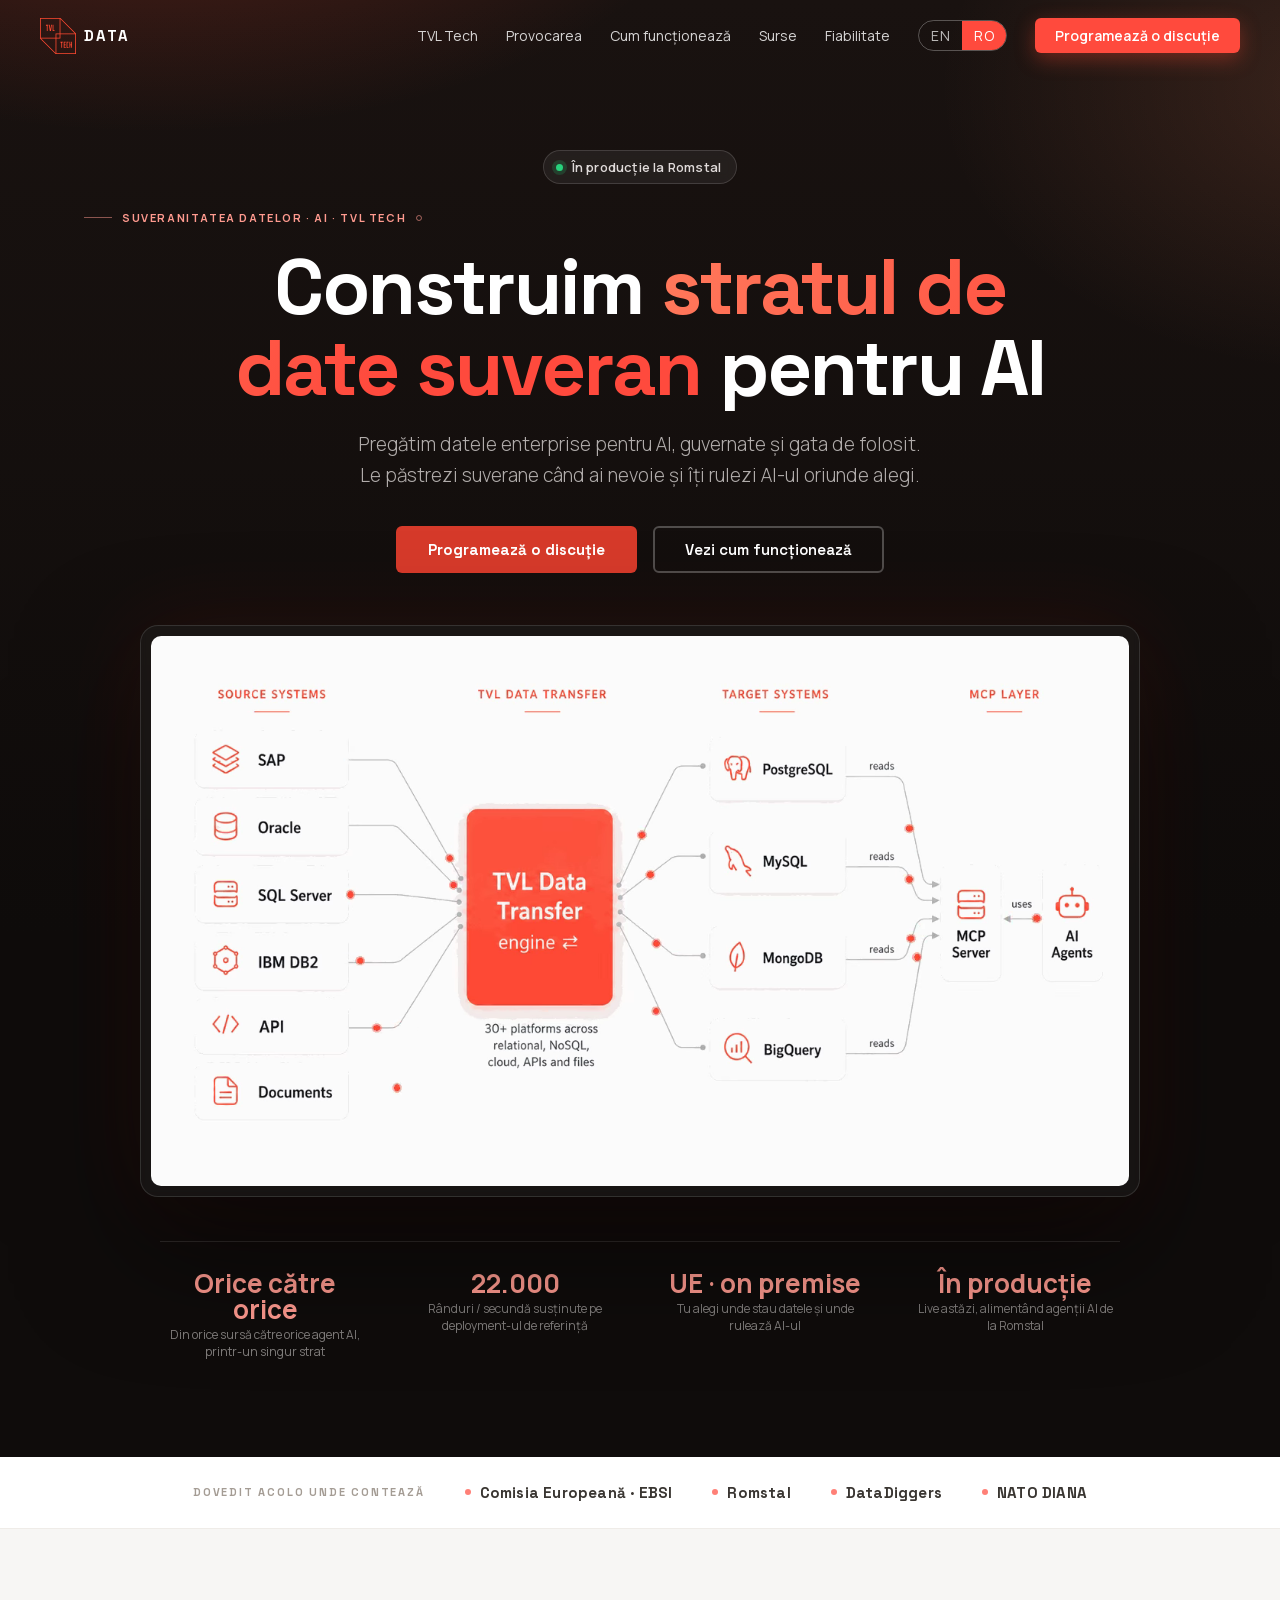
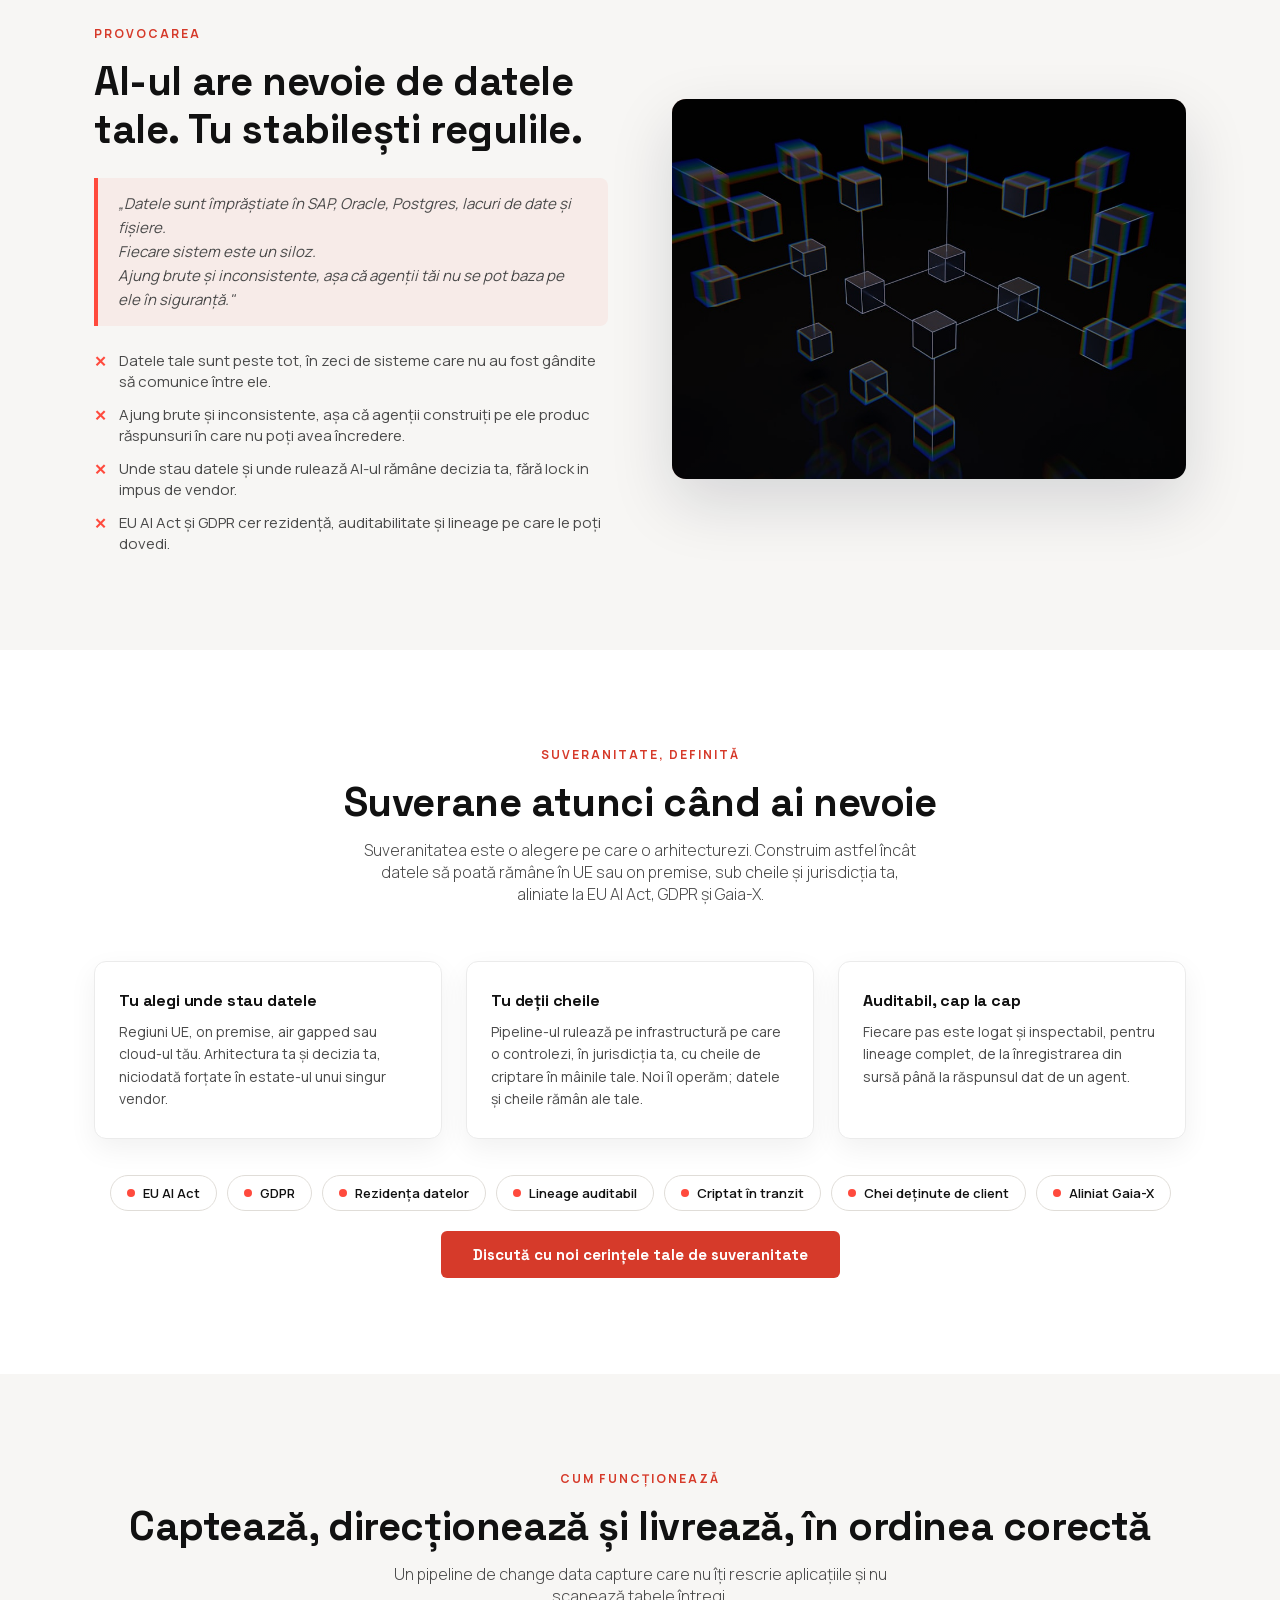
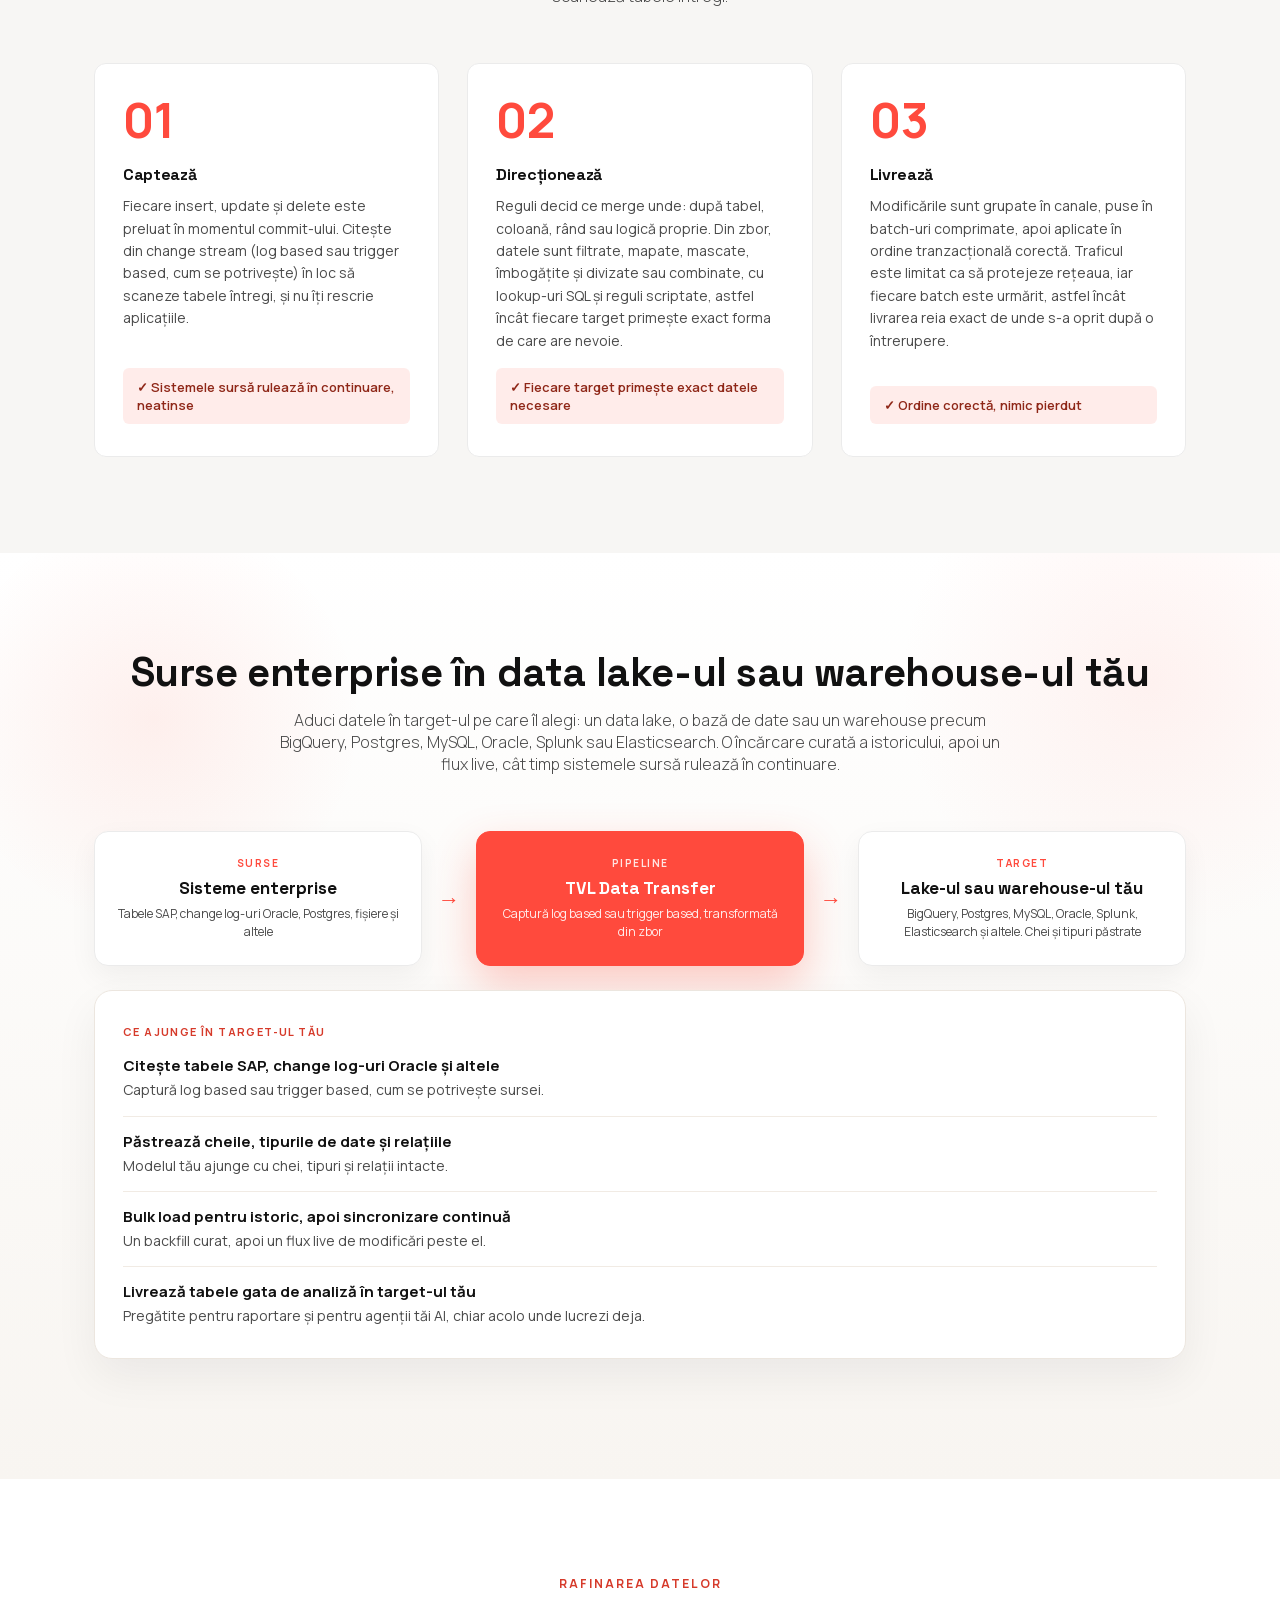
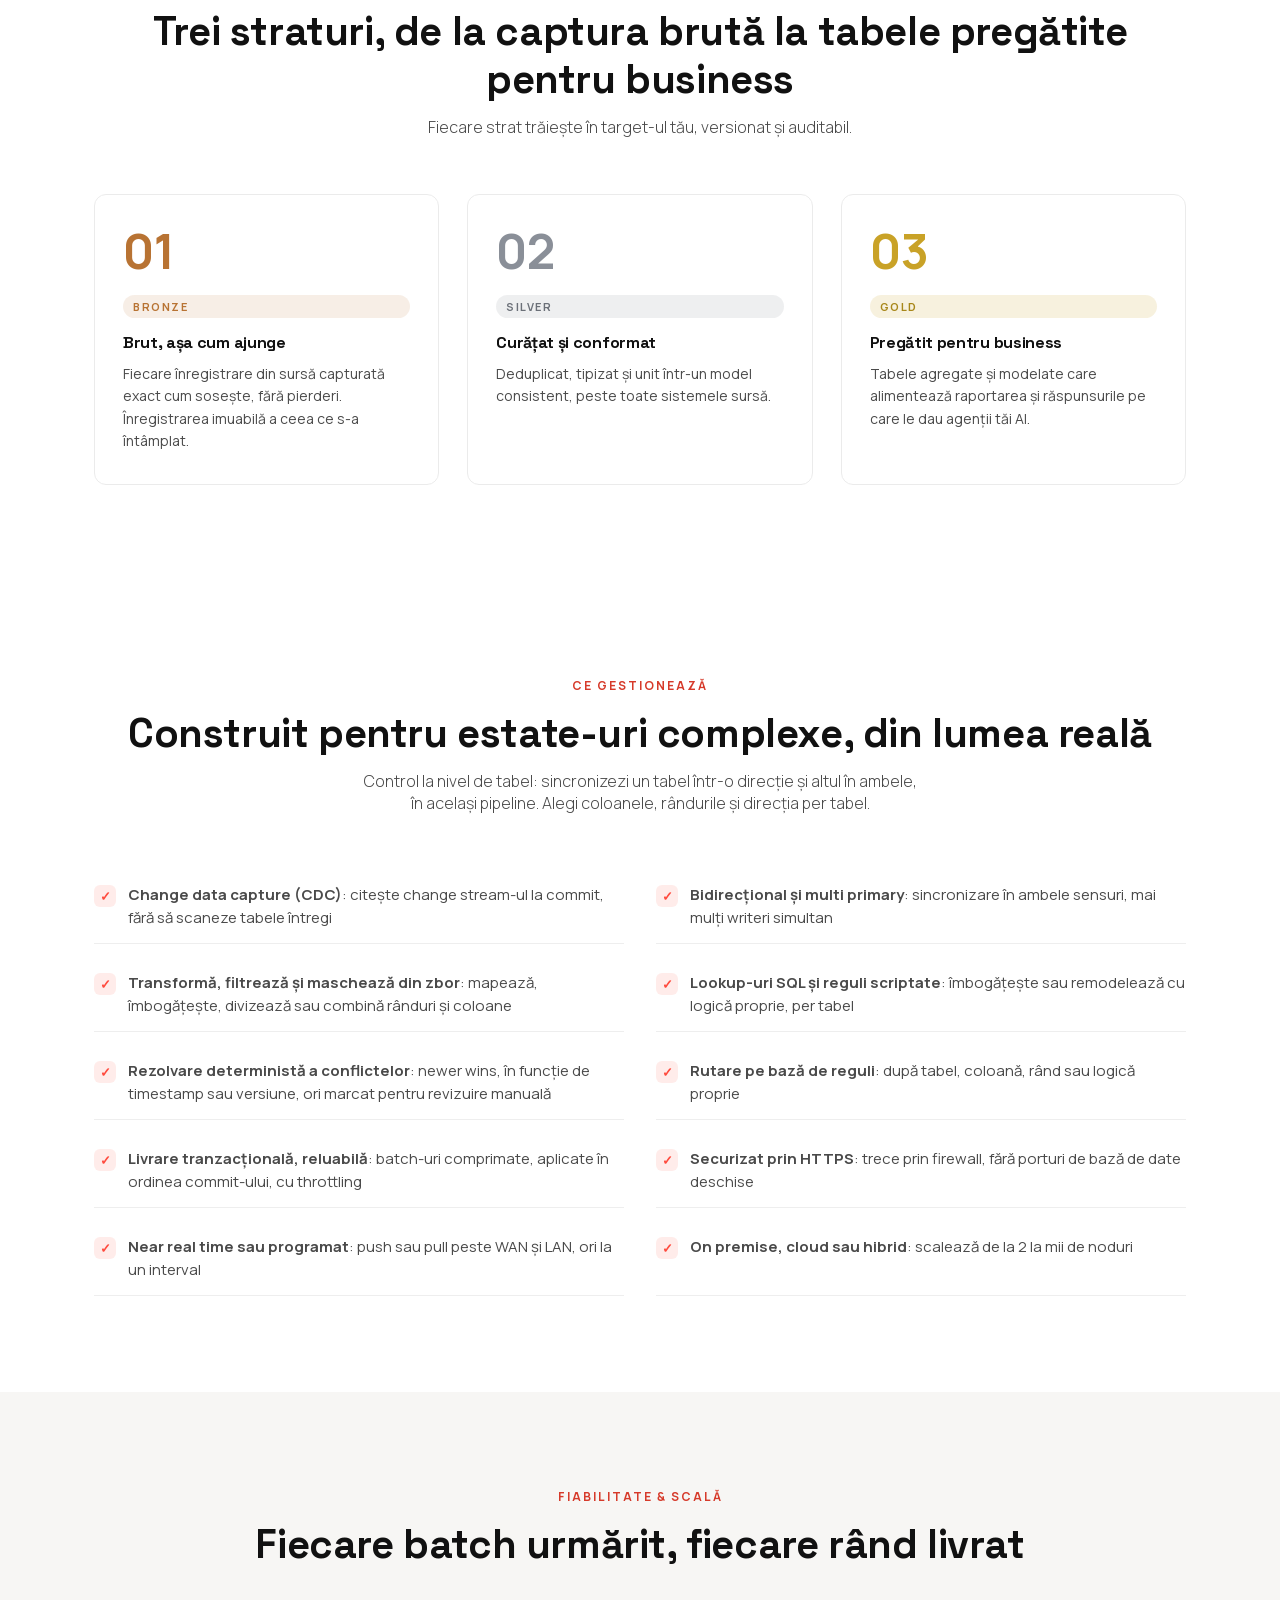
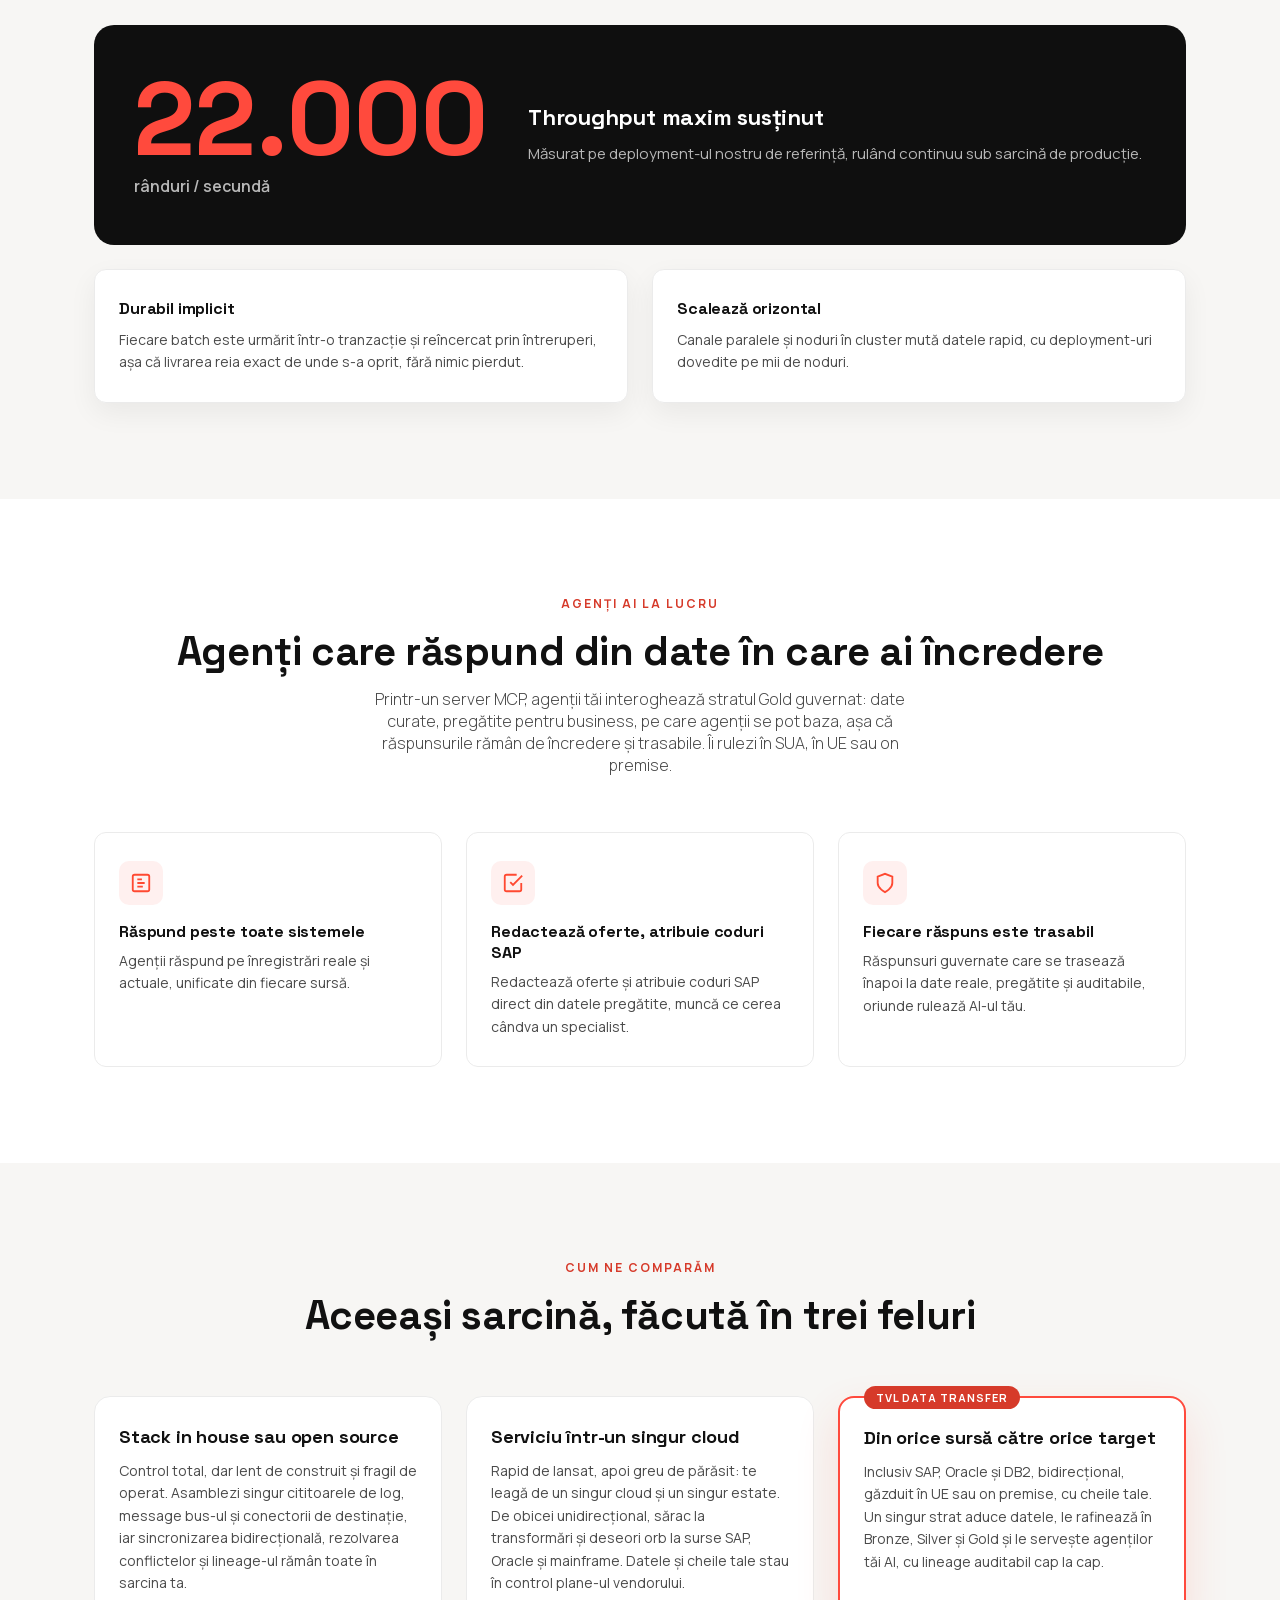
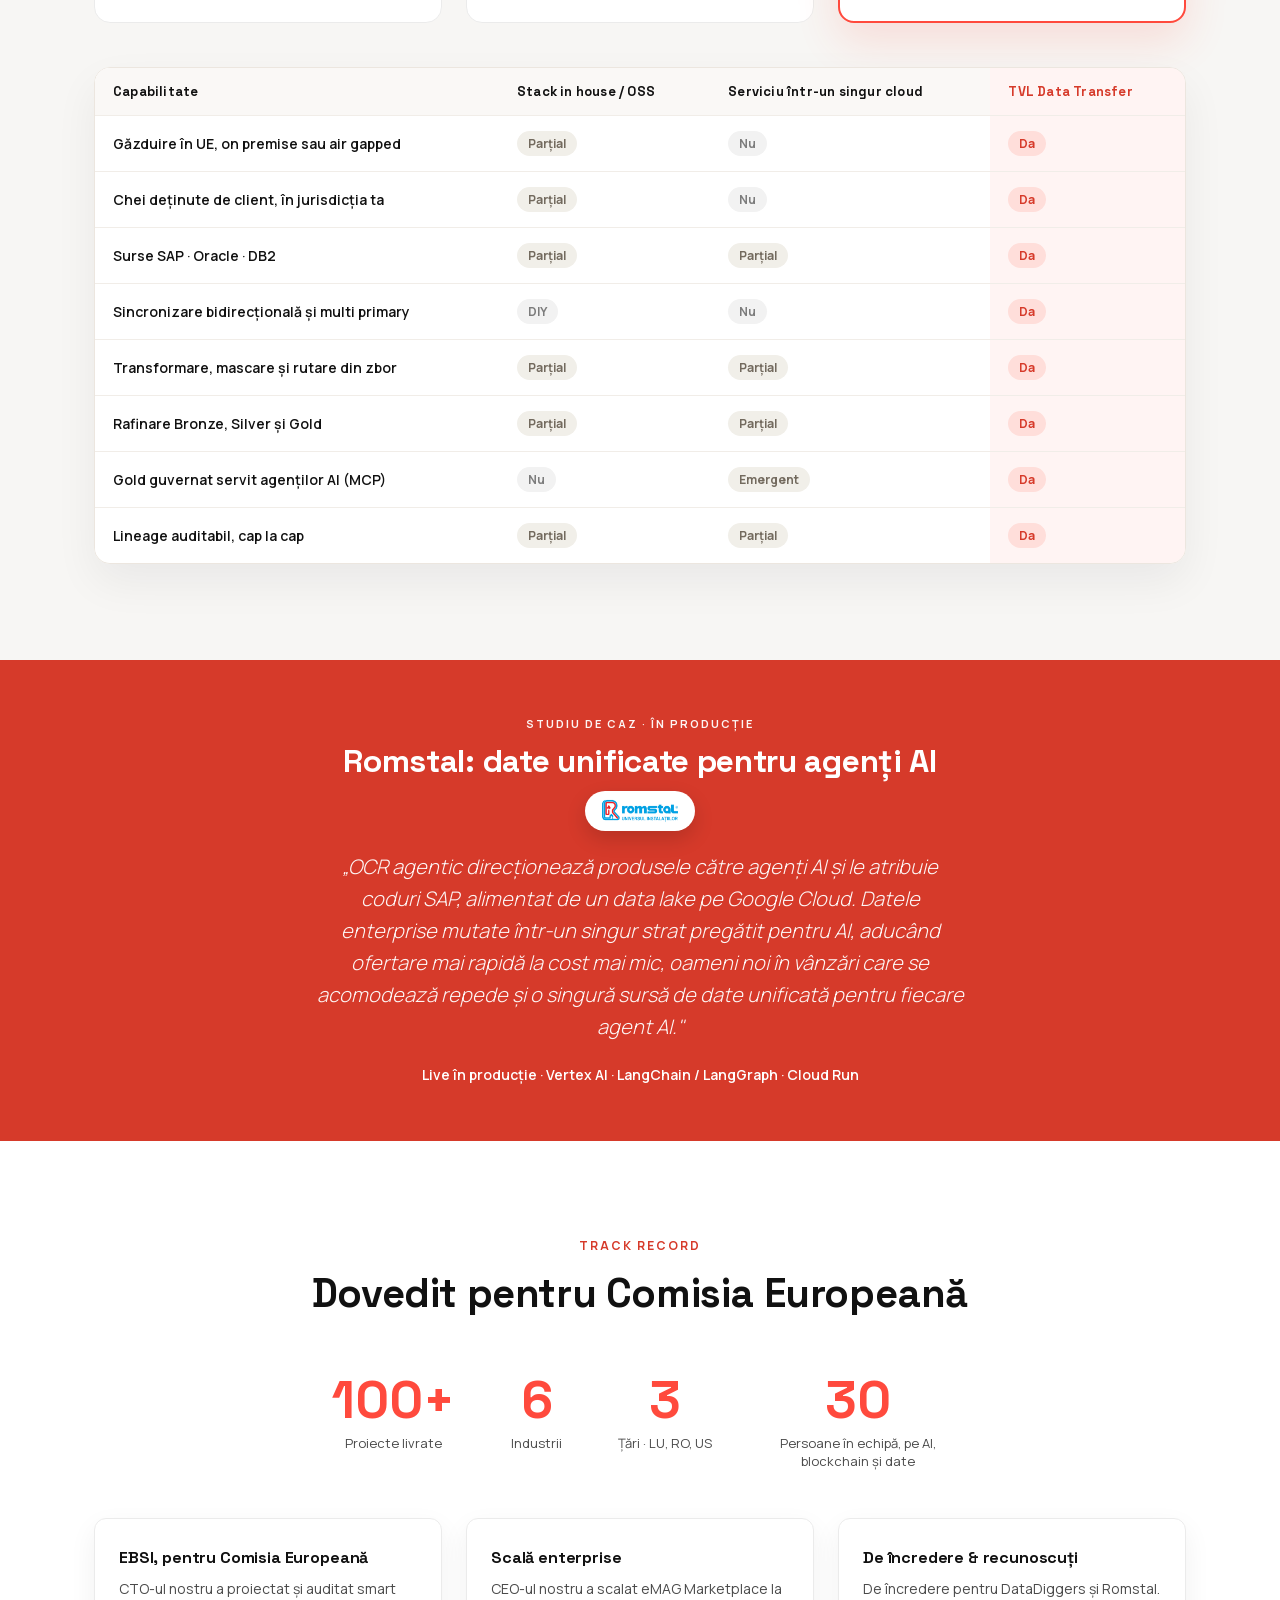
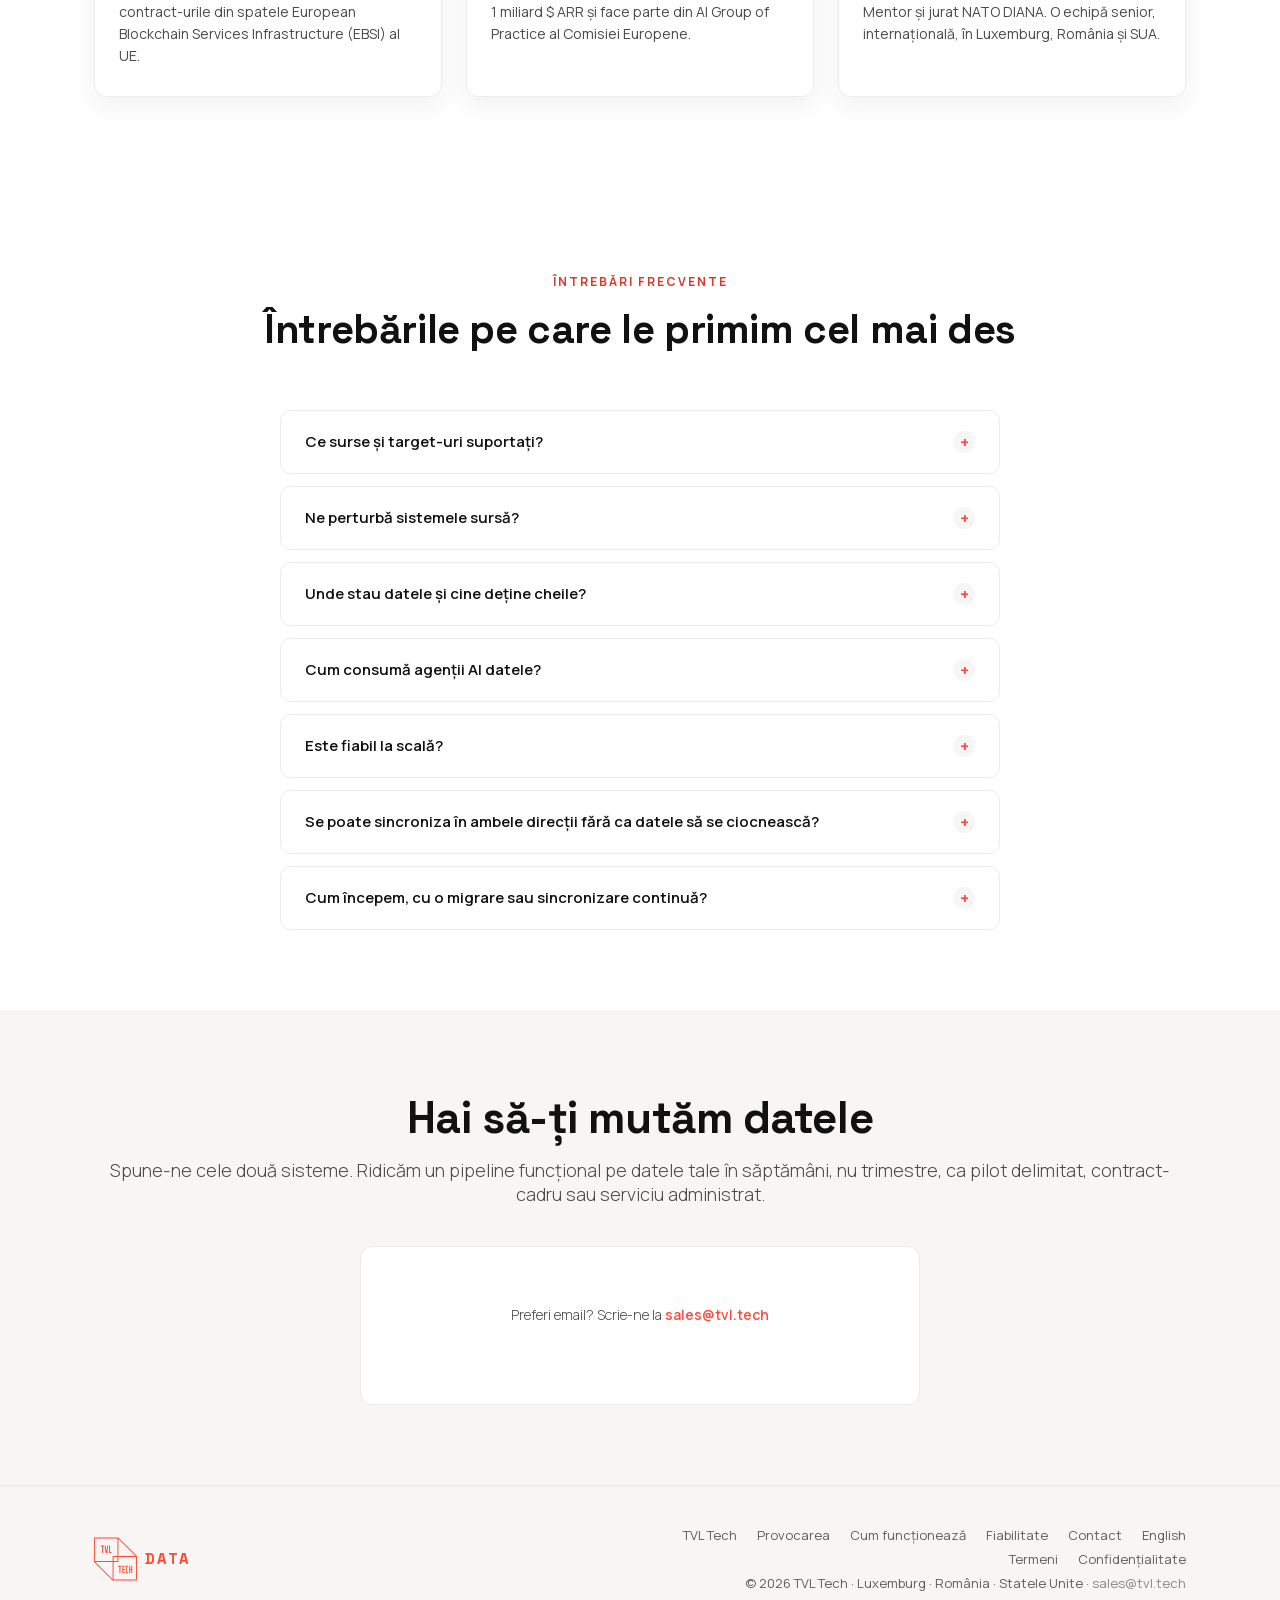
==== commit eb041e90: "Redesign v2: cinematic dark hero, frosted nav, credibility strip Modernize the visual treatment to m" ====
--- a/ro/index.html
+++ b/ro/index.html
@@ -150,6 +150,7 @@
 <!-- ── HERO ── -->
 <section class="hero">
   <div class="hero-content">
+    <div class="hero-pill"><span class="dot"></span>În producție la Romstal</div>
     <div class="hero-label">Suveranitatea datelor · AI · TVL Tech</div>
     <h1>Construim <span>stratul de date suveran</span> pentru AI</h1>
     <p>Pregătim datele enterprise pentru AI, guvernate și gata de folosit.<br>Le păstrezi suverane când ai nevoie și îți rulezi AI-ul oriunde alegi.</p>
@@ -182,6 +183,17 @@
         <div class="lbl">Live astăzi, alimentând agenții AI de la Romstal</div>
       </div>
     </div>
+  </div>
+</section>
+
+<!-- ── STRIP DE CREDIBILITATE ── -->
+<section class="cred-strip" aria-label="Dovedit cu">
+  <div class="container">
+    <span class="cred-label">Dovedit acolo unde contează</span>
+    <span class="cred-item">Comisia Europeană · EBSI</span>
+    <span class="cred-item">Romstal</span>
+    <span class="cred-item">DataDiggers</span>
+    <span class="cred-item">NATO DIANA</span>
   </div>
 </section>
 
--- a/index.css
+++ b/index.css
@@ -1657,3 +1657,142 @@
 
     /* ── A11y: darken the solid-red testimonial strip so white text passes AA ── */
     .testimonial-strip { background: var(--red-dark); }
+
+    /* ═══════════════════════════════════════════════════════
+       REDESIGN v2 — cinematic dark hero + modern depth
+       Overrides earlier rules (appended last). Brand tokens kept.
+       ═══════════════════════════════════════════════════════ */
+    :root{
+      --ink:#0f0c0b;
+      --ink-2:#191210;
+      --hero-fg:#f4efee;
+    }
+
+    /* ── NAV: transparent over the dark hero, frosts on scroll ── */
+    nav{
+      background:transparent;
+      border-bottom:1px solid transparent;
+      transition:background .32s ease, border-color .32s ease, backdrop-filter .32s ease, box-shadow .32s ease;
+    }
+    nav .nav-logo-text{ color:#fff; }
+    nav .nav-links a{ color:rgba(255,255,255,0.82); }
+    nav .nav-links a:hover{ color:#fff; }
+    nav .btn-nav{ background:var(--red); color:#fff !important; box-shadow:0 6px 20px rgba(255,73,49,0.35); }
+    nav .btn-nav:hover{ background:var(--red-dark); }
+    nav .lang-toggle{ border-color:rgba(255,255,255,0.28); }
+    nav .lang-toggle a{ color:rgba(255,255,255,0.7) !important; }
+    nav .lang-toggle a.active{ background:var(--red); color:#fff !important; }
+    .hamburger span{ background:#fff; }
+
+    nav.scrolled{
+      background:rgba(255,255,255,0.82);
+      -webkit-backdrop-filter:saturate(160%) blur(14px);
+      backdrop-filter:saturate(160%) blur(14px);
+      border-bottom-color:#ececec;
+      box-shadow:0 8px 30px rgba(15,12,11,0.06);
+    }
+    nav.scrolled .nav-logo-text{ color:var(--red); }
+    nav.scrolled .nav-links a{ color:#555; }
+    nav.scrolled .nav-links a:hover{ color:var(--red); }
+    nav.scrolled .lang-toggle{ border-color:#e0ddd8; }
+    nav.scrolled .lang-toggle a{ color:#888 !important; }
+    nav.scrolled .lang-toggle a.active{ background:var(--red); color:#fff !important; }
+    nav.scrolled .hamburger span{ background:#1c1c1c; }
+
+    /* ── HERO: warm near-black ground with a coral glow ── */
+    .hero{
+      min-height:auto;
+      padding:150px 0 96px;
+      color:var(--hero-fg);
+      background:
+        radial-gradient(1050px 580px at 12% -14%, rgba(255,73,49,0.30), transparent 58%),
+        radial-gradient(760px 520px at 106% 6%, rgba(255,138,96,0.15), transparent 55%),
+        linear-gradient(180deg, var(--ink-2) 0%, var(--ink) 64%);
+    }
+    .hero::before, .hero::after{ display:none !important; }
+    .hero-content{ max-width:1160px; }
+    .hero-pill{
+      display:inline-flex; align-items:center; gap:9px;
+      margin:0 auto 26px;
+      padding:7px 15px 7px 12px;
+      border-radius:999px;
+      background:rgba(255,255,255,0.06);
+      border:1px solid rgba(255,255,255,0.14);
+      -webkit-backdrop-filter:blur(6px); backdrop-filter:blur(6px);
+      font-family:var(--font-body); font-size:13px; font-weight:600;
+      color:rgba(244,239,238,0.9); letter-spacing:.2px;
+    }
+    .hero-pill .dot{ width:7px; height:7px; border-radius:50%; background:#28d17c; box-shadow:0 0 0 4px rgba(40,209,124,0.18); }
+    .hero-label{ color:#ff9a8f; }
+    .hero-label::before{ background:rgba(255,154,143,0.5); }
+    .hero-label::after{ border-color:rgba(255,154,143,0.6); }
+    .hero-content h1{
+      color:#fff;
+      font-size:clamp(42px, 6.6vw, 78px);
+      letter-spacing:-0.025em;
+      line-height:1.04;
+      max-width:16ch;
+      text-wrap:balance;
+    }
+    .hero-content h1 span{
+      background:linear-gradient(115deg,#ff7a5c 0%, #ff4a3d 60%);
+      -webkit-background-clip:text; background-clip:text; -webkit-text-fill-color:transparent;
+    }
+    .hero-content p{ color:rgba(244,239,238,0.70); font-size:19px; }
+    .btn-ghost{ border:2px solid rgba(255,255,255,0.26); color:#fff; }
+    .btn-ghost:hover{ border-color:#fff; background:rgba(255,255,255,0.04); }
+    .hero-stats{ border-top-color:rgba(255,255,255,0.13); max-width:960px; }
+    .hero-stat .num{ color:#ff9a8f; }
+    .hero-stat .lbl{ color:rgba(244,239,238,0.5); }
+    .hero-architecture{
+      margin-top:52px;
+      background:rgba(255,255,255,0.035);
+      border:1px solid rgba(255,255,255,0.12);
+      padding:10px;
+      border-radius:18px;
+      box-shadow:0 50px 120px rgba(0,0,0,0.55), 0 0 90px rgba(255,73,49,0.10);
+      -webkit-backdrop-filter:blur(3px); backdrop-filter:blur(3px);
+    }
+
+    /* Mobile: the open nav dropdown is a light panel — keep its links dark */
+    @media (max-width: 768px){
+      .nav-links{ background:#ffffff; box-shadow:0 20px 40px rgba(15,12,11,0.10); }
+      .nav-links a{ color:#555; }
+      .nav-links a:hover{ color:var(--red); }
+      .nav-links .lang-toggle{ border-color:#e0ddd8; }
+      .nav-links .lang-toggle a{ color:#888 !important; }
+      .nav-links .lang-toggle a.active{ color:#fff !important; }
+      .hero{ padding:120px 0 64px; }
+      .hero-architecture{ margin-top:34px; }
+    }
+
+    /* ── CREDIBILITY STRIP (grounded names, under hero) ── */
+    .cred-strip{
+      background:#ffffff;
+      border-bottom:1px solid #efece8;
+      padding:26px 0;
+    }
+    .cred-strip .container{
+      display:flex; align-items:center; justify-content:center;
+      gap:18px 40px; flex-wrap:wrap;
+    }
+    .cred-label{
+      font-family:var(--font-display);
+      font-size:11px; font-weight:700; letter-spacing:1.8px; text-transform:uppercase;
+      color:#a49c94;
+    }
+    .cred-item{
+      font-family:var(--font-display);
+      font-weight:700; font-size:15px; letter-spacing:.2px;
+      color:#3a3632;
+      display:inline-flex; align-items:center; gap:9px;
+    }
+    .cred-item::before{
+      content:''; width:6px; height:6px; border-radius:50%;
+      background:var(--red); opacity:.7; flex-shrink:0;
+    }
+    @media (max-width:768px){
+      .cred-strip .container{ gap:12px 22px; }
+      .cred-item{ font-size:13px; }
+      .cred-label{ flex-basis:100%; text-align:center; margin-bottom:2px; }
+    }
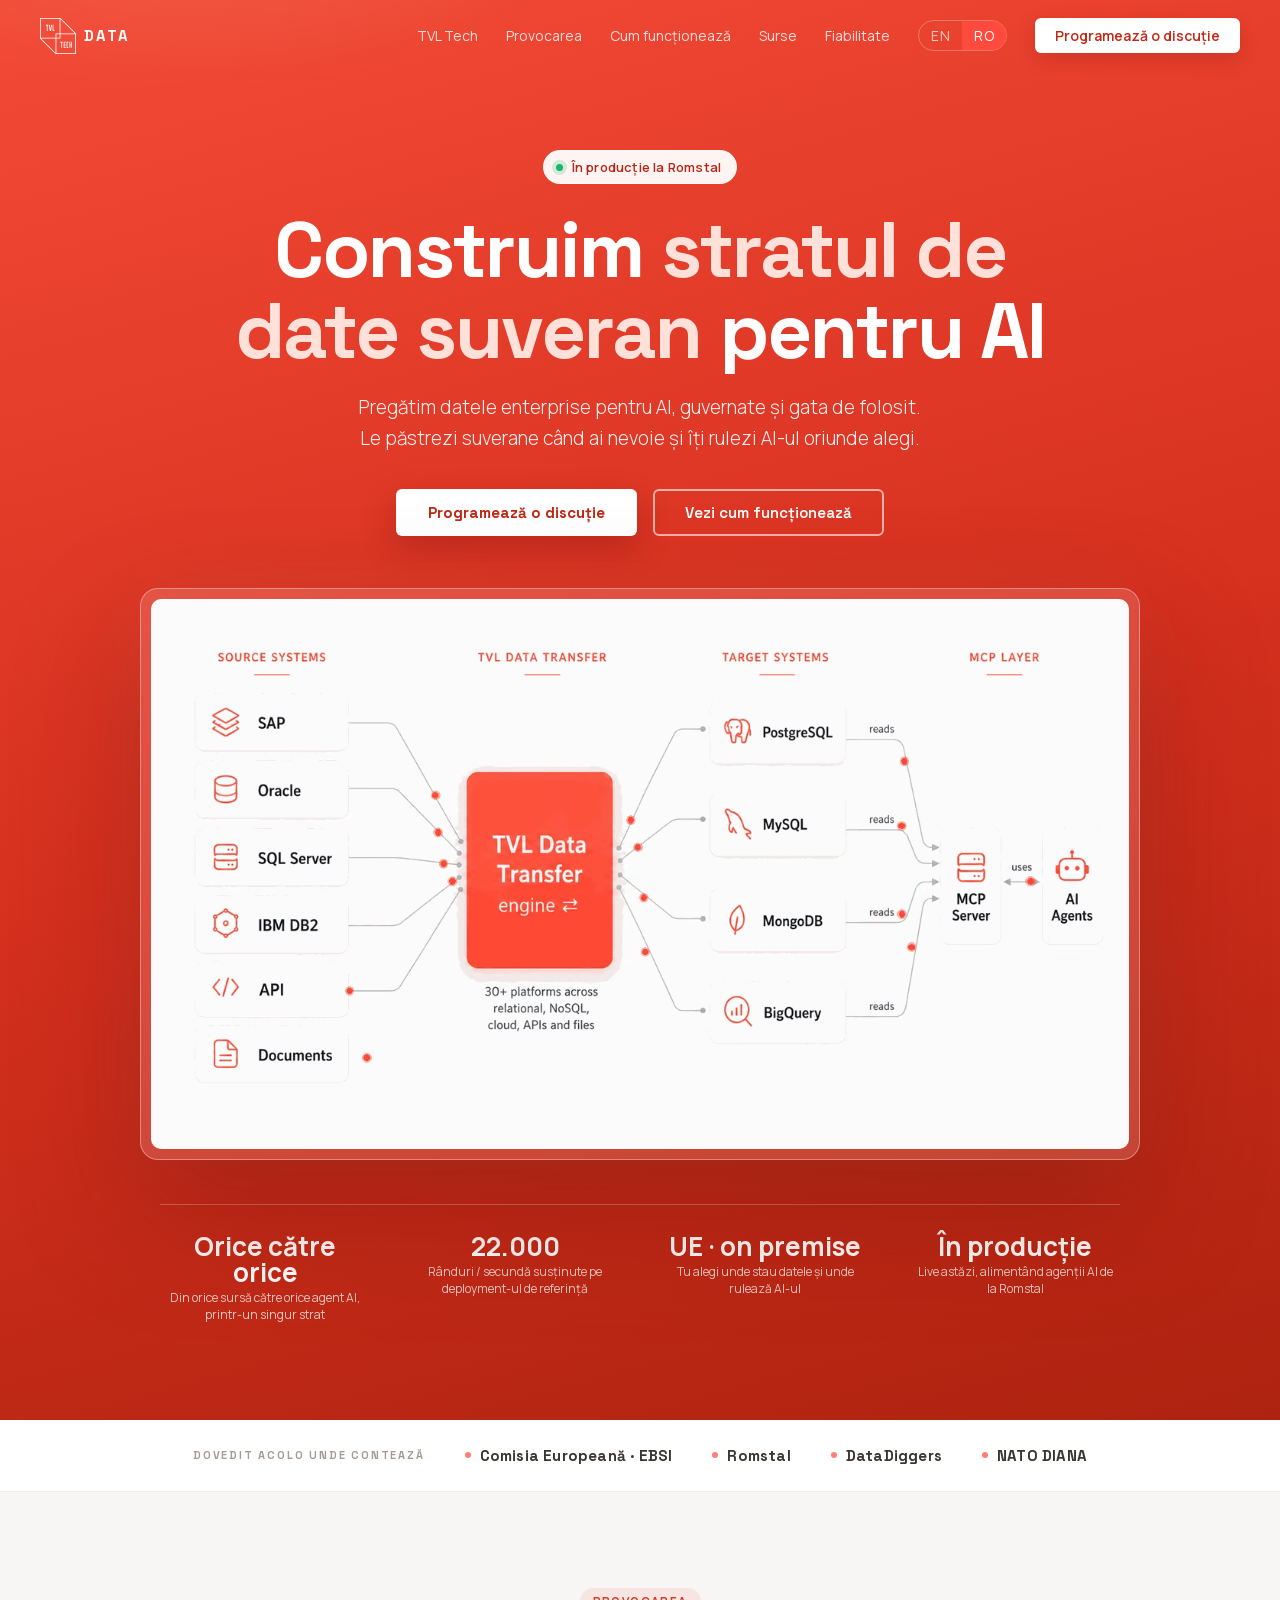
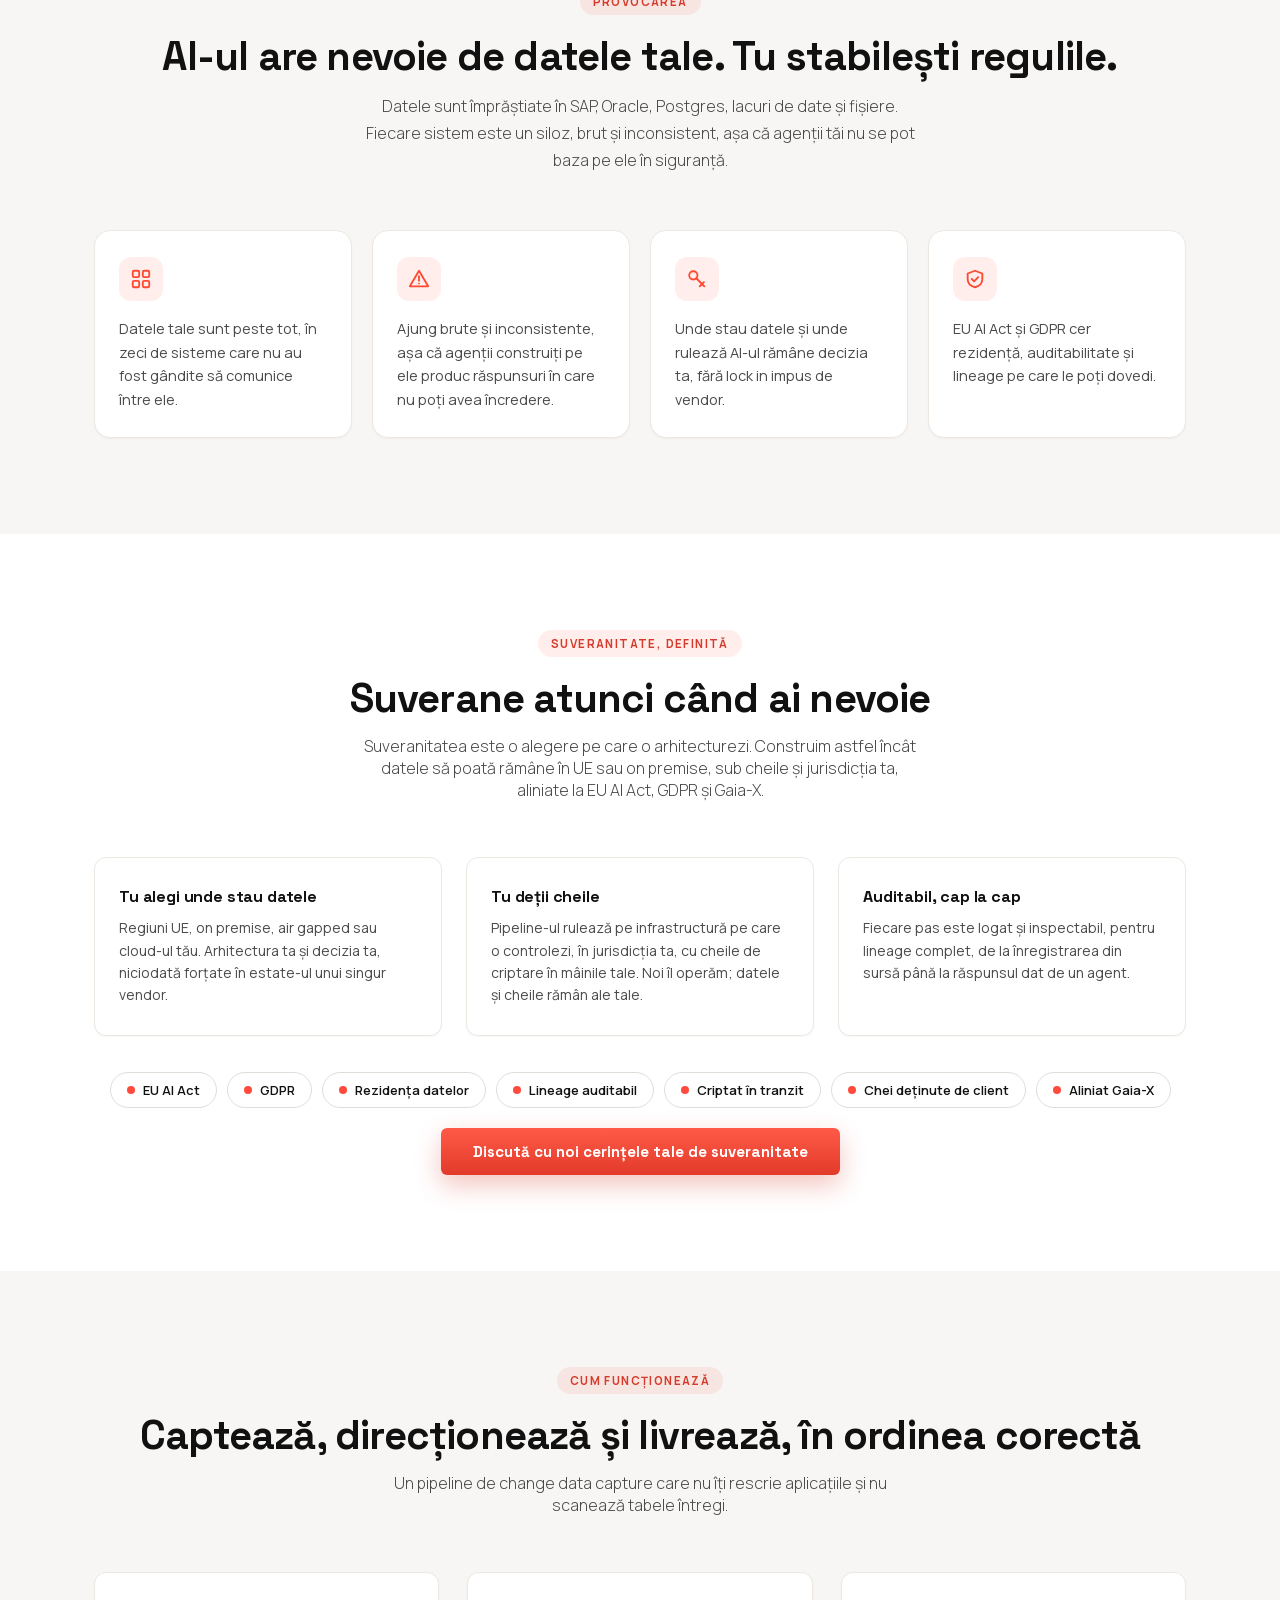
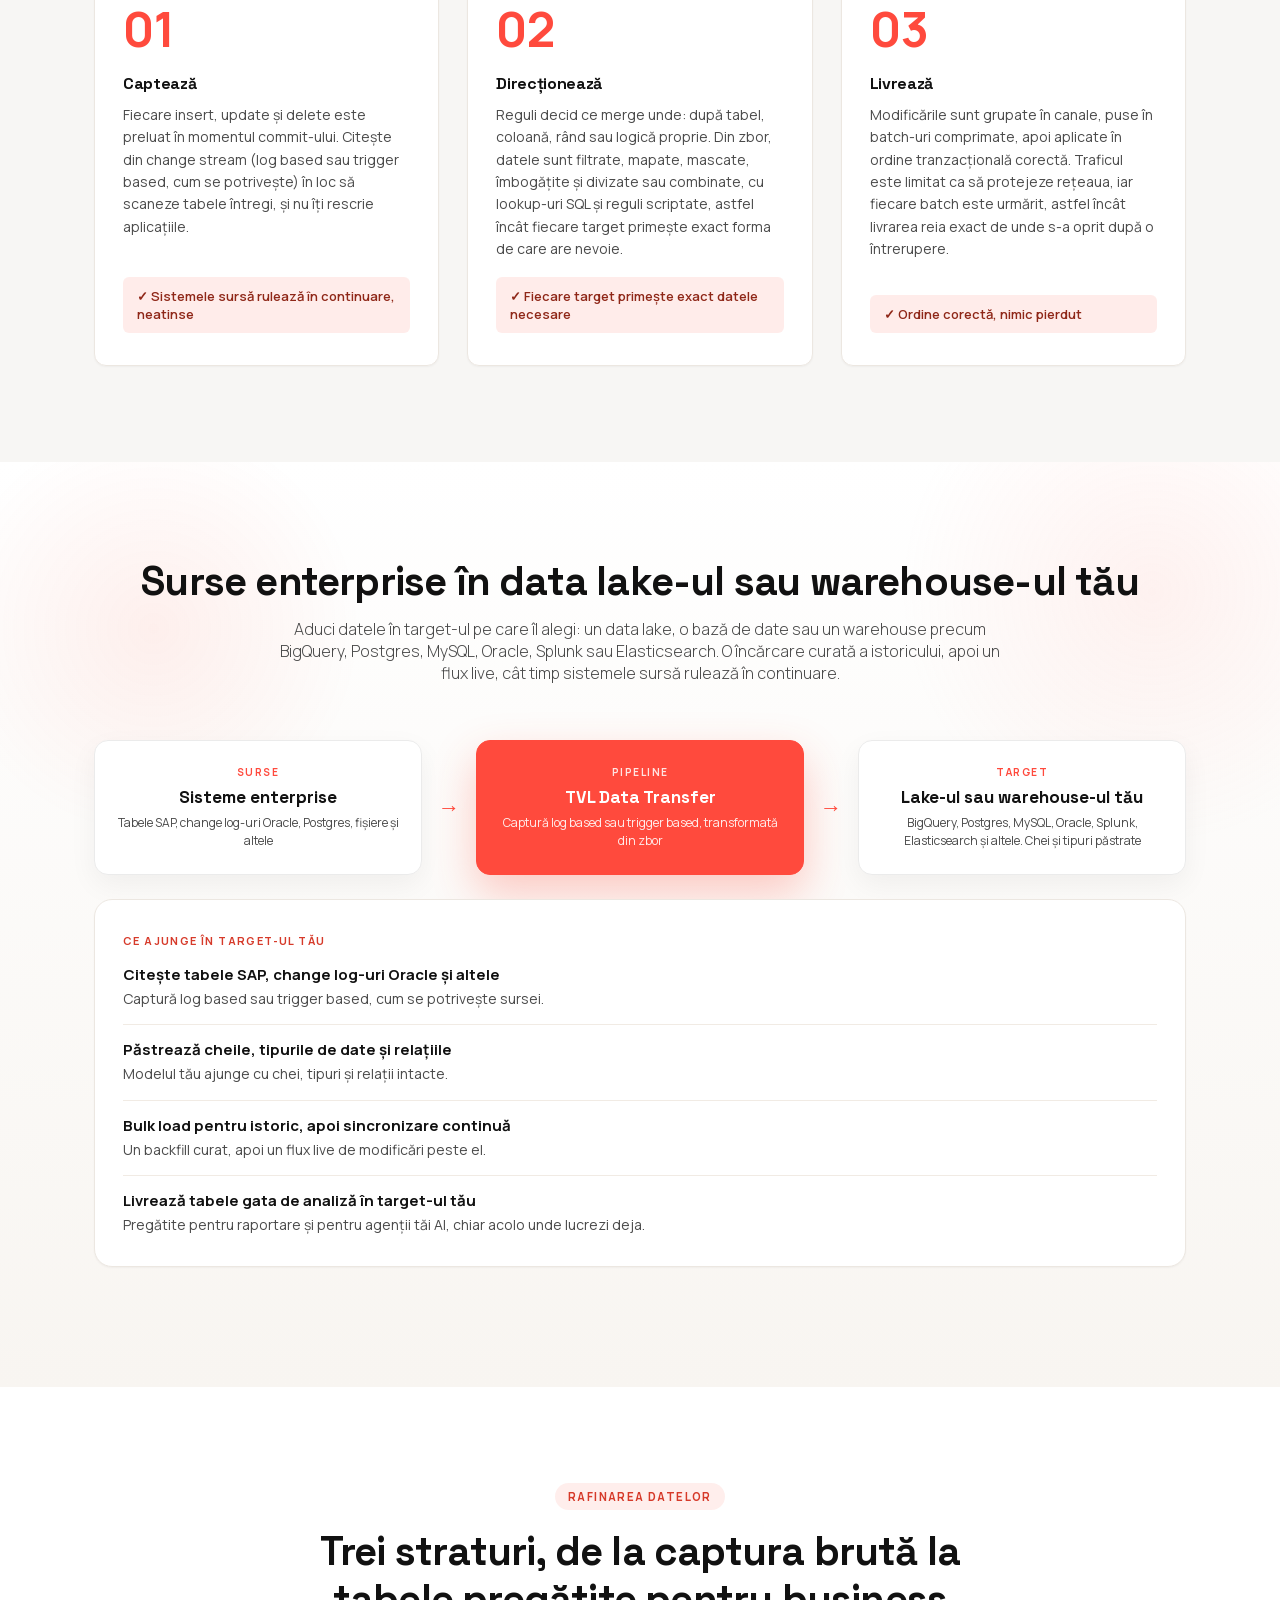
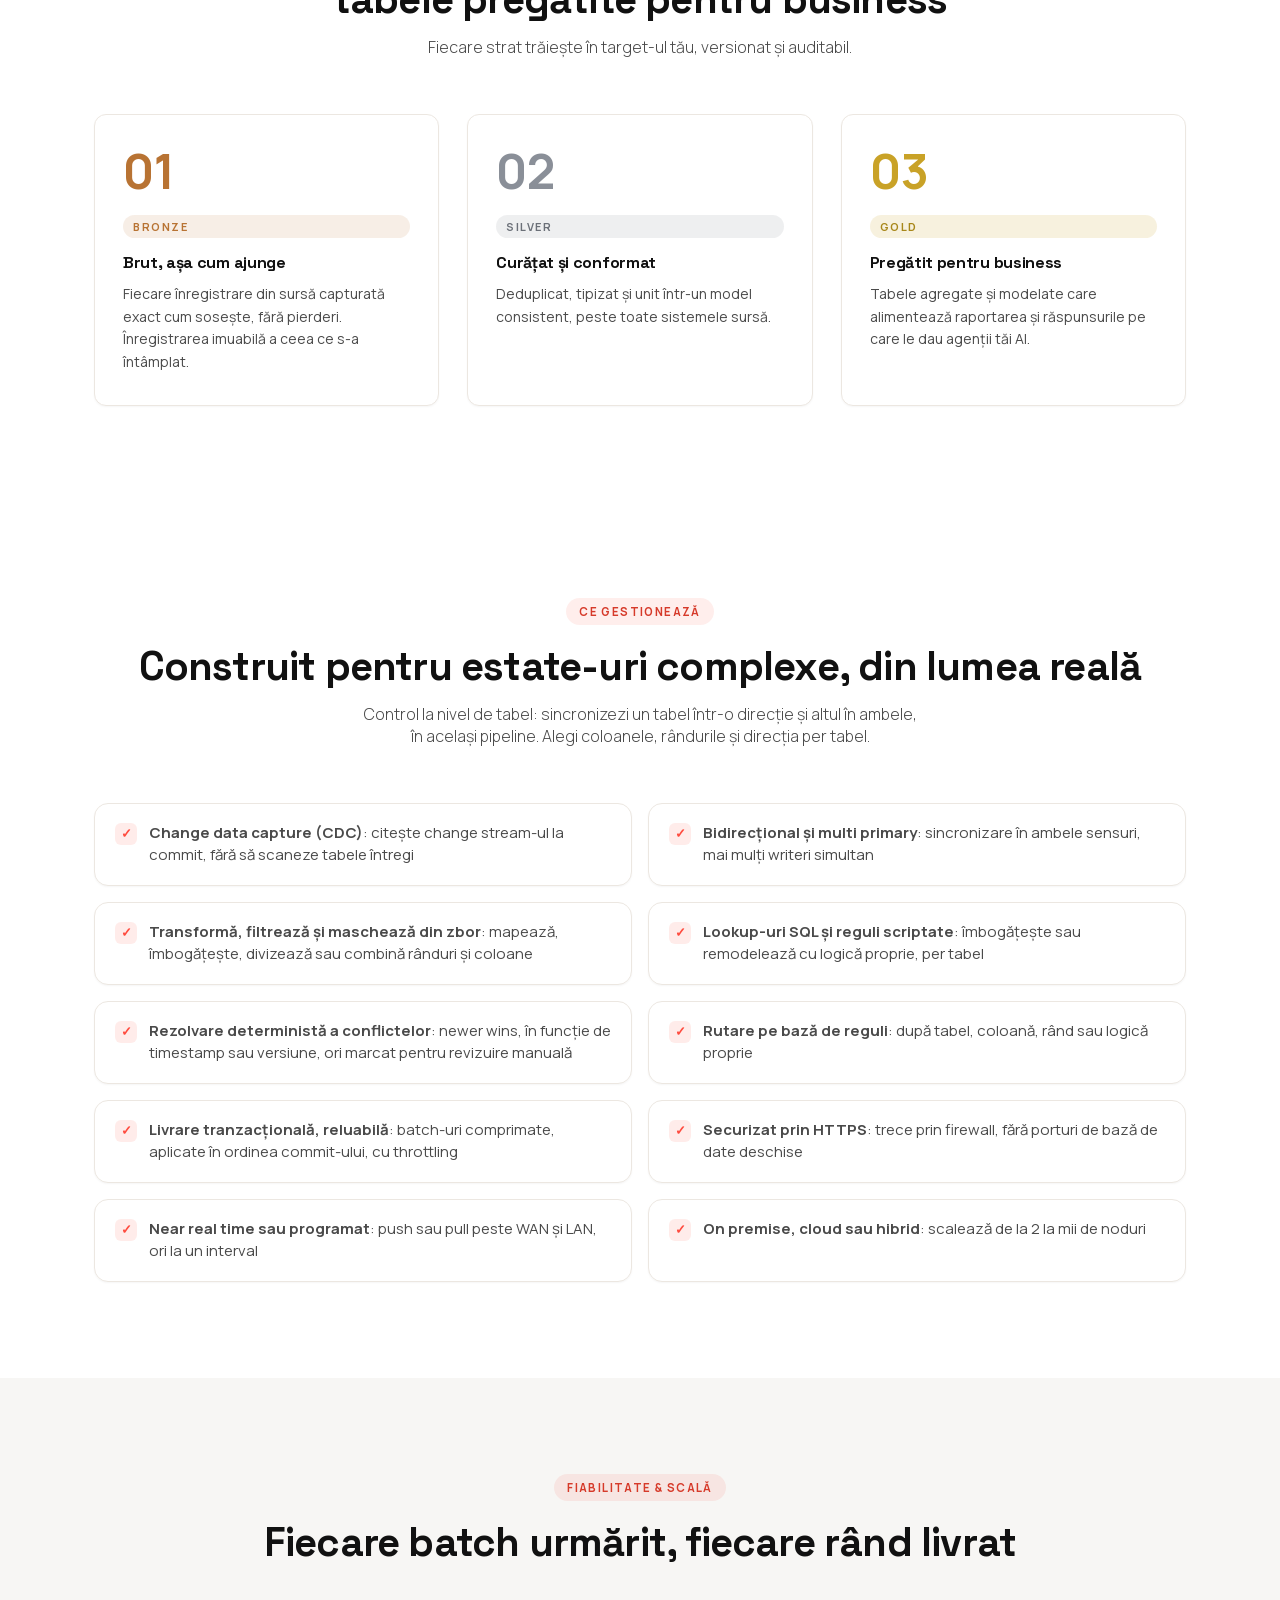
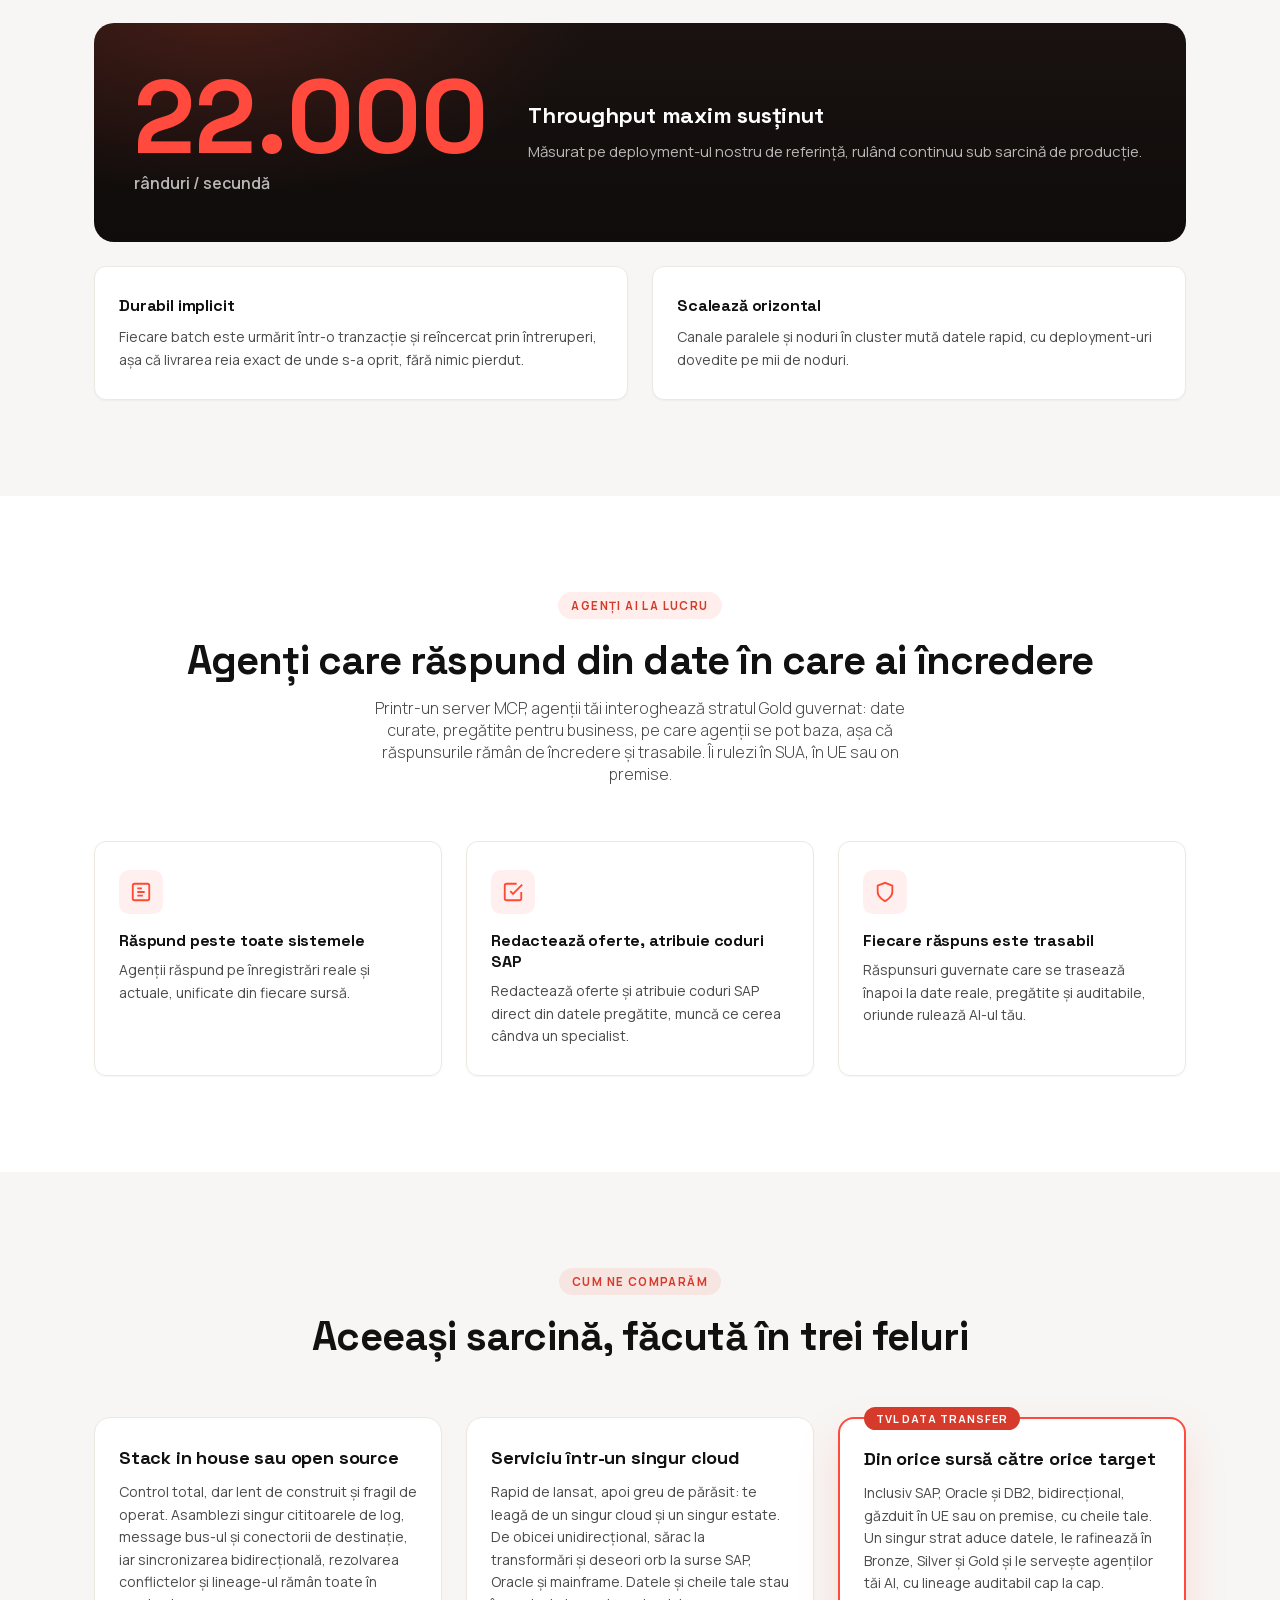
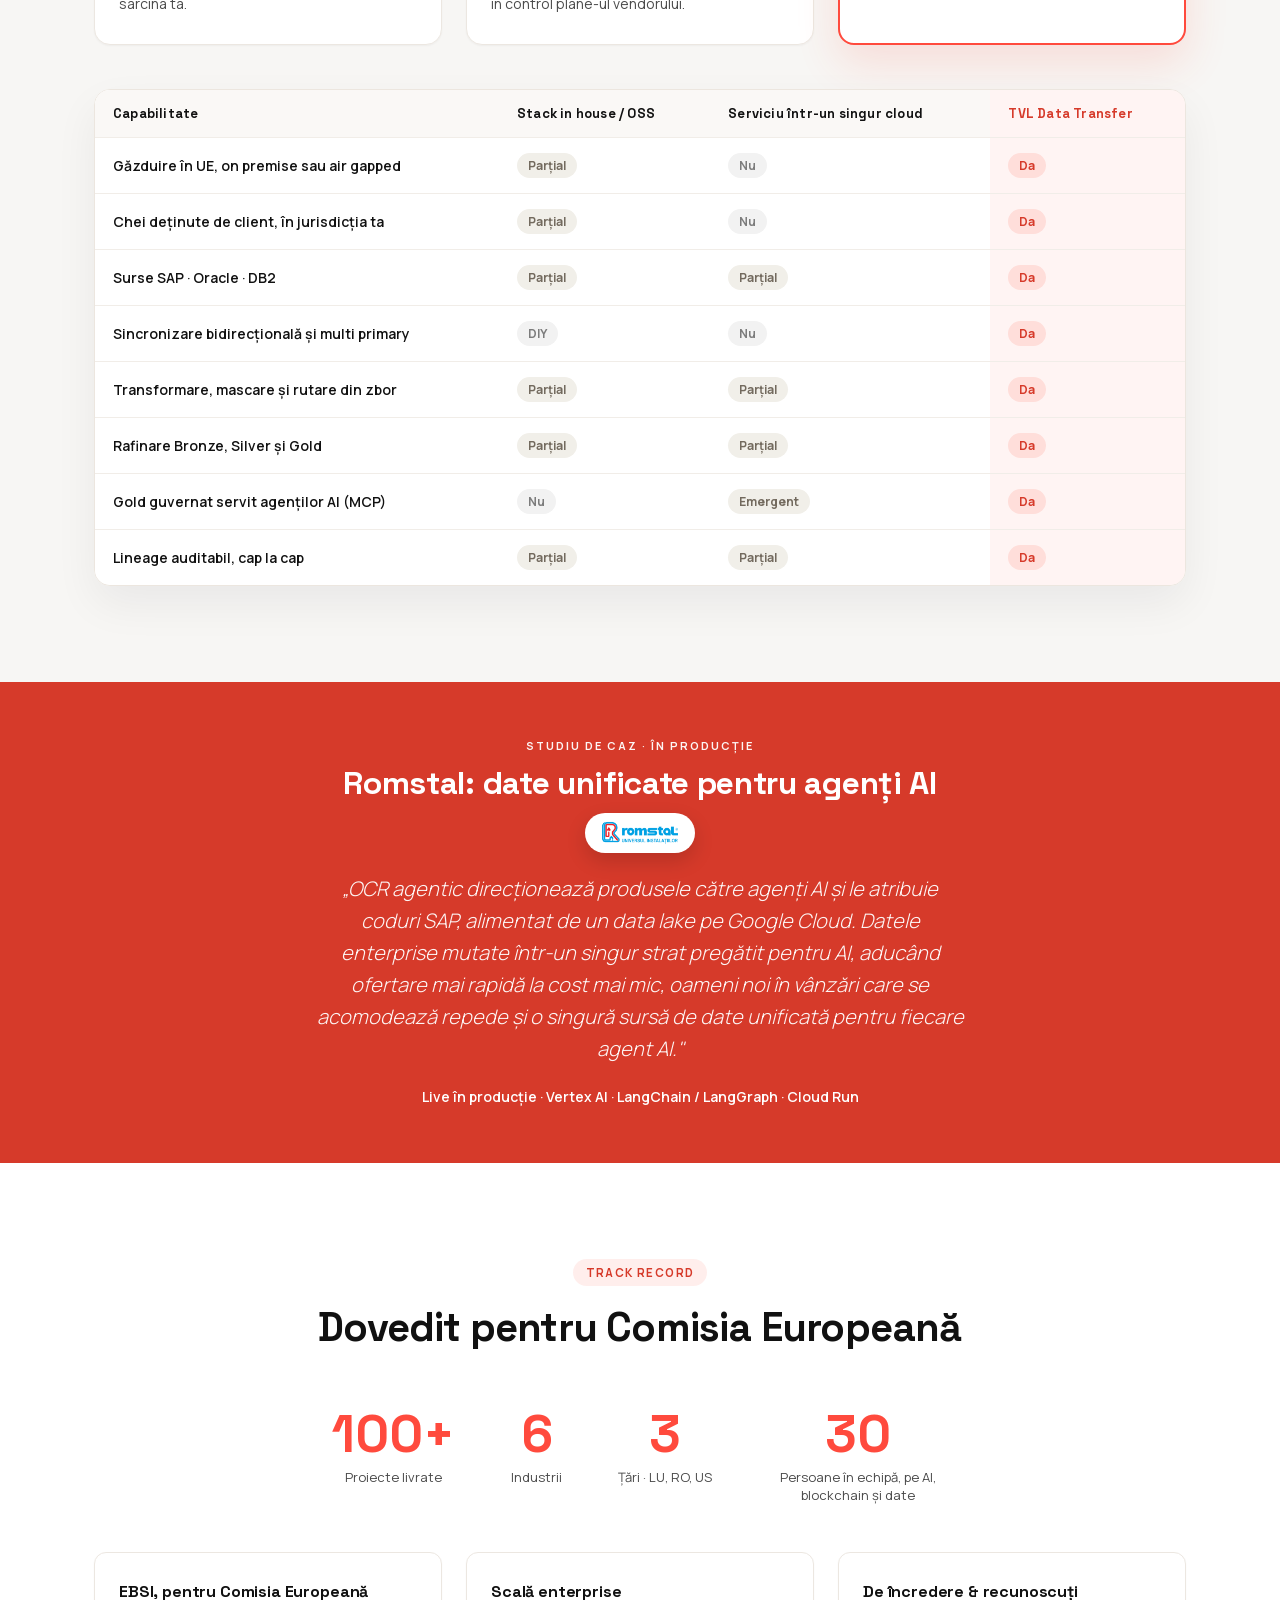
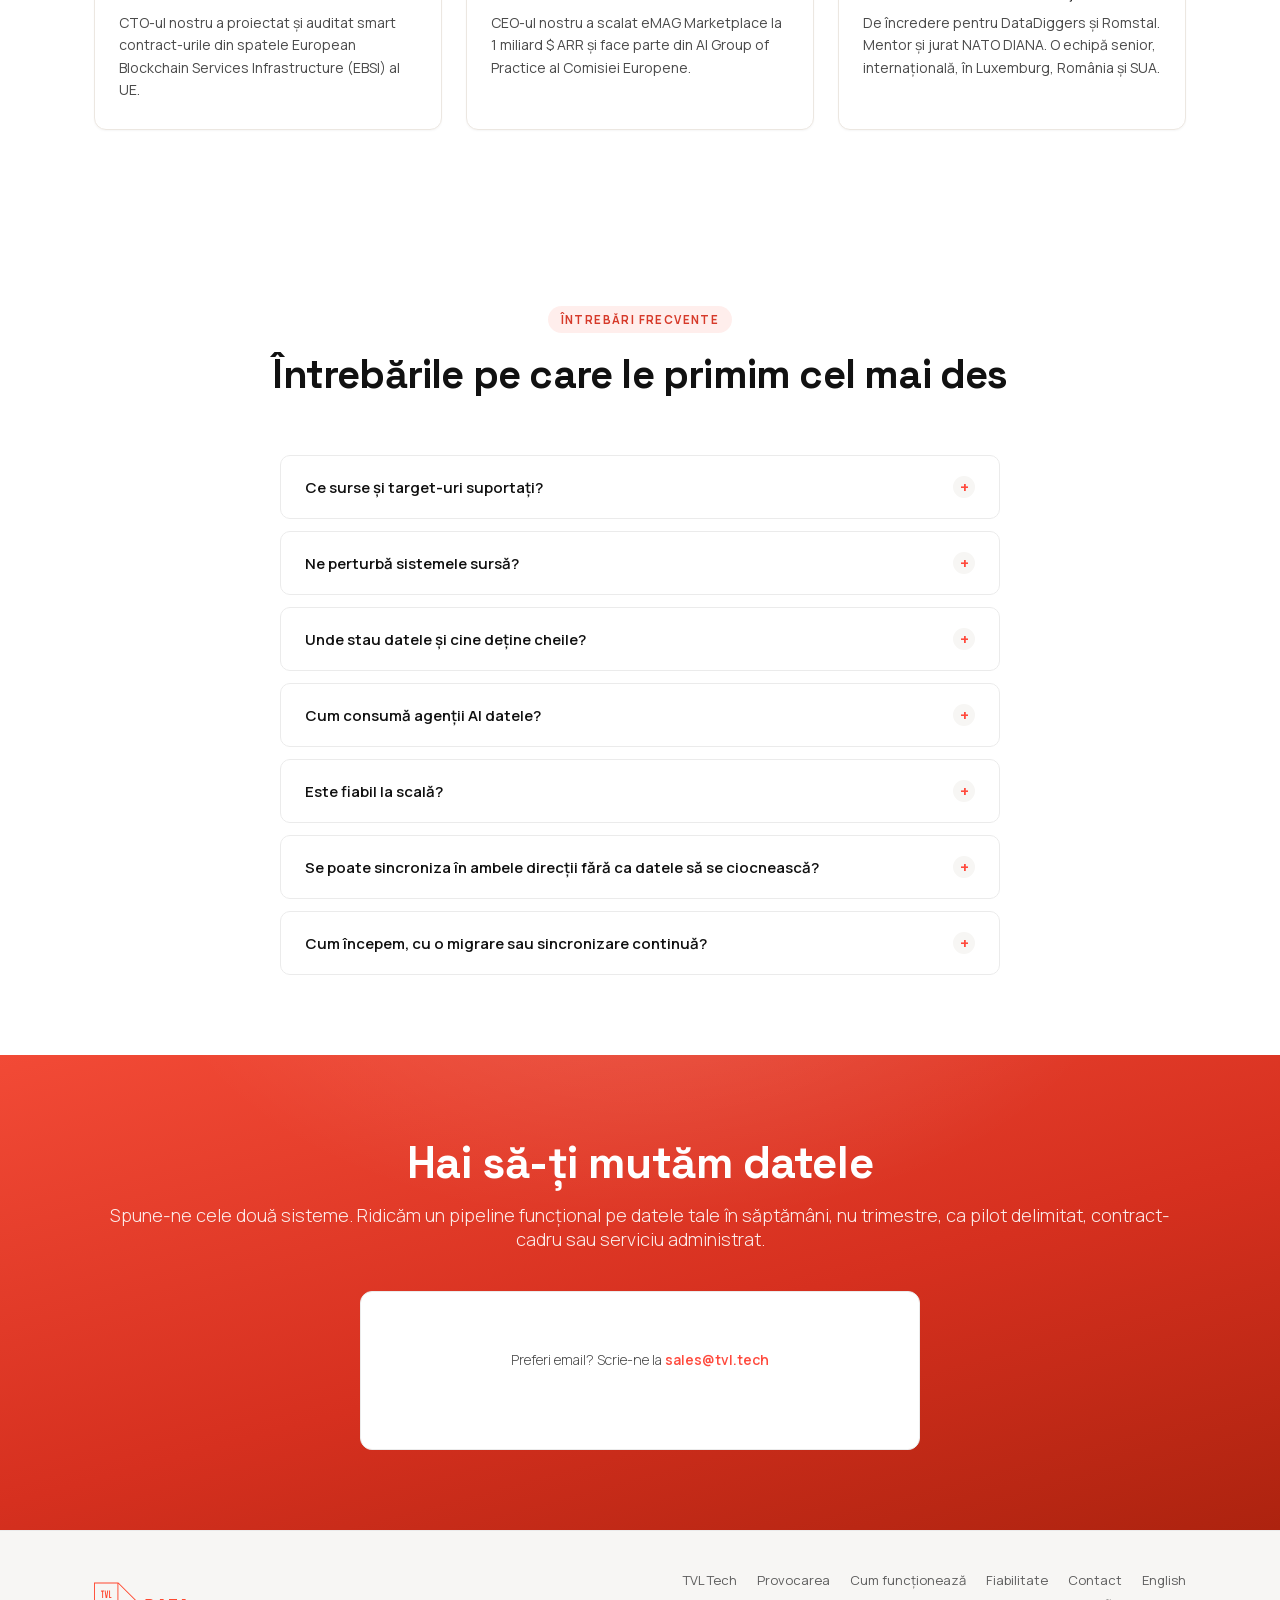
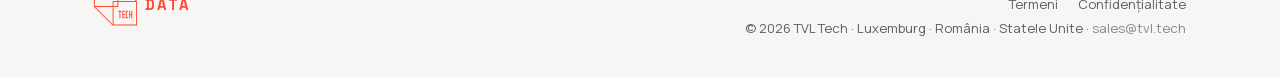
==== commit 14c68817: "Challenge section: replace clashing photo with editorial pain-point cards The dark stock image fough" ====
--- a/ro/index.html
+++ b/ro/index.html
@@ -200,24 +200,27 @@
 <!-- ── PROVOCAREA ── -->
 <section class="problema" id="challenge">
   <div class="container">
-    <div class="two-col">
-      <div class="fade-in">
-        <span class="red-label">Provocarea</span>
-        <h2 class="section-h2">AI-ul are nevoie de datele tale. Tu stabilești regulile.</h2>
-        <blockquote>
-          „Datele sunt împrăștiate în SAP, Oracle, Postgres, lacuri de date și fișiere.<br>Fiecare sistem este un siloz.<br>Ajung brute și inconsistente, așa că agenții tăi nu se pot baza pe ele în siguranță."
-        </blockquote>
-        <ul class="pain-list">
-          <li>Datele tale sunt peste tot, în zeci de sisteme care nu au fost gândite să comunice între ele.</li>
-          <li>Ajung brute și inconsistente, așa că agenții construiți pe ele produc răspunsuri în care nu poți avea încredere.</li>
-          <li>Unde stau datele și unde rulează AI-ul rămâne decizia ta, fără lock in impus de vendor.</li>
-          <li>EU AI Act și GDPR cer rezidență, auditabilitate și lineage pe care le poți dovedi.</li>
-        </ul>
-      </div>
-      <div class="fade-in">
-        <div class="challenge-photo">
-          <img src="../images/challenge.jpg" alt="Vizualizare abstractă, întunecată, cu multe noduri de date separate, evocând sisteme enterprise răspândite și încă neconectate." loading="lazy" decoding="async" width="900" height="720">
-        </div>
+    <div class="section-title-center fade-in">
+      <span class="red-label">Provocarea</span>
+      <h2 class="section-h2">AI-ul are nevoie de datele tale. Tu stabilești regulile.</h2>
+      <p>Datele sunt împrăștiate în SAP, Oracle, Postgres, lacuri de date și fișiere. Fiecare sistem este un siloz, brut și inconsistent, așa că agenții tăi nu se pot baza pe ele în siguranță.</p>
+    </div>
+    <div class="pain-grid">
+      <div class="pain-card fade-in">
+        <div class="pc-icon"><svg viewBox="0 0 24 24" fill="none" stroke="rgb(255,73,49)" stroke-width="2"><rect x="3" y="3" width="7" height="7" rx="1.5"/><rect x="14" y="3" width="7" height="7" rx="1.5"/><rect x="3" y="14" width="7" height="7" rx="1.5"/><rect x="14" y="14" width="7" height="7" rx="1.5"/></svg></div>
+        <p>Datele tale sunt peste tot, în zeci de sisteme care nu au fost gândite să comunice între ele.</p>
+      </div>
+      <div class="pain-card fade-in">
+        <div class="pc-icon"><svg viewBox="0 0 24 24" fill="none" stroke="rgb(255,73,49)" stroke-width="2" stroke-linejoin="round" stroke-linecap="round"><path d="M12 3 L22 20 H2 Z"/><line x1="12" y1="9" x2="12" y2="14"/><line x1="12" y1="17" x2="12" y2="17"/></svg></div>
+        <p>Ajung brute și inconsistente, așa că agenții construiți pe ele produc răspunsuri în care nu poți avea încredere.</p>
+      </div>
+      <div class="pain-card fade-in">
+        <div class="pc-icon"><svg viewBox="0 0 24 24" fill="none" stroke="rgb(255,73,49)" stroke-width="2" stroke-linecap="round"><circle cx="8" cy="8" r="4.5"/><path d="M11.2 11.2 L20 20"/><path d="M17.5 17.5 l2 -2"/><path d="M15 20 l2 -2"/></svg></div>
+        <p>Unde stau datele și unde rulează AI-ul rămâne decizia ta, fără lock in impus de vendor.</p>
+      </div>
+      <div class="pain-card fade-in">
+        <div class="pc-icon"><svg viewBox="0 0 24 24" fill="none" stroke="rgb(255,73,49)" stroke-width="2" stroke-linejoin="round" stroke-linecap="round"><path d="M12 3 l8 3 v6 c0 5 -4 8 -8 9 c-4 -1 -8 -4 -8 -9 V6 Z"/><path d="M8.5 12 l2.5 2.5 L15.5 10"/></svg></div>
+        <p>EU AI Act și GDPR cer rezidență, auditabilitate și lineage pe care le poți dovedi.</p>
       </div>
     </div>
   </div>
--- a/index.css
+++ b/index.css
@@ -1796,3 +1796,172 @@
       .cred-item{ font-size:13px; }
       .cred-label{ flex-basis:100%; text-align:center; margin-bottom:2px; }
     }
+
+    /* ═══════════════════════════════════════════════════════
+       REDESIGN v2 — body sections carried in the hero direction
+       ═══════════════════════════════════════════════════════ */
+
+    /* Eyebrows become pills (cohesive with the hero status pill) */
+    .red-label{
+      display:inline-flex; align-items:center; gap:8px;
+      padding:6px 13px; border-radius:999px;
+      background:rgba(255,73,49,0.09);
+      color:var(--red-dark);
+      font-size:11.5px; letter-spacing:1.4px;
+      margin-bottom:18px;
+    }
+    .section-title-center .red-label{ display:inline-flex; }
+
+    /* Section headings: a touch larger and tighter */
+    .section-h2{ letter-spacing:-0.02em; text-wrap:balance; }
+
+    /* Cards: layered depth + hover lift, warm borders */
+    .step-card, .urgenta-card, .feature-card, .custom-card, .compare-card,
+    .sprint-overview-card, .sprint-formula-card, .sprint-gallery-card{
+      border-color:#ece7e1;
+      box-shadow:0 1px 2px rgba(17,12,11,0.04);
+      transition:transform .25s ease, box-shadow .25s ease, border-color .25s ease;
+    }
+    .step-card:hover, .urgenta-card:hover, .feature-card:hover,
+    .custom-card:hover, .compare-card:hover{
+      transform:translateY(-4px);
+      box-shadow:0 24px 50px rgba(17,12,11,0.10);
+      border-color:#e3dcd4;
+    }
+    .compare-card.is-winner:hover{ box-shadow:0 26px 56px rgba(255,73,49,0.18); }
+
+    /* Capabilities: turn the checklist into a bento-style card grid */
+    .capability-grid{ gap:16px; }
+    .capability-item{
+      border:1px solid #ece7e1;
+      border-radius:14px;
+      background:#fff;
+      padding:18px 20px;
+      box-shadow:0 1px 2px rgba(17,12,11,0.04);
+      transition:transform .25s ease, box-shadow .25s ease, border-color .25s ease;
+    }
+    .capability-item:hover{
+      transform:translateY(-3px);
+      box-shadow:0 18px 40px rgba(17,12,11,0.09);
+      border-color:#e3dcd4;
+    }
+
+    /* Red CTAs: subtle gradient + depth */
+    .btn-primary, .btn-submit{
+      background:linear-gradient(180deg,#ff5a48 0%, #e23a2a 100%);
+      box-shadow:0 10px 26px rgba(214,58,42,0.30);
+    }
+    .btn-primary:hover, .btn-submit:hover{
+      background:linear-gradient(180deg,#f2493a 0%, #c9331f 100%);
+    }
+
+    /* Reliability metric band: warm-retint to match the hero */
+    .metric-hero{
+      background:
+        radial-gradient(620px 320px at 12% -10%, rgba(255,73,49,0.20), transparent 60%),
+        linear-gradient(180deg,#191210 0%, #0f0c0b 100%);
+    }
+
+    /* Final CTA: dark bookend that mirrors the hero */
+    .cta-section{
+      background:
+        radial-gradient(820px 480px at 50% -25%, rgba(255,73,49,0.24), transparent 60%),
+        linear-gradient(180deg,#191210 0%, #0f0c0b 100%);
+    }
+    .cta-inner h2{ color:#fff; }
+    .cta-inner p{ color:rgba(244,239,238,0.70); }
+
+    /* ═══════════════════════════════════════════════════════
+       REDESIGN v3 — CORAL-FORWARD signature (overrides dark hero)
+       Deep coral gradient so white text clears WCAG AA (>=4.5:1 at mid).
+       ═══════════════════════════════════════════════════════ */
+    .hero{
+      color:#fff;
+      background:
+        radial-gradient(860px 520px at 16% -14%, rgba(255,255,255,0.16), transparent 56%),
+        linear-gradient(165deg, #f24a36 0%, #d6301f 52%, #ad230f 100%);
+    }
+    .hero .hero-label{ display:none; }               /* pill carries the eyebrow; avoids low-contrast text high on coral */
+    .hero-pill{
+      background:rgba(255,255,255,0.94);
+      border:1px solid rgba(255,255,255,0.6);
+      color:#b5271a;
+      -webkit-backdrop-filter:none; backdrop-filter:none;
+    }
+    .hero-pill .dot{ background:#17b866; box-shadow:0 0 0 4px rgba(23,184,102,0.18); }
+    .hero-content h1{ color:#fff; }
+    .hero-content h1 span{
+      background:none;
+      -webkit-background-clip:border-box; background-clip:border-box;
+      -webkit-text-fill-color:#ffe1d9; color:#ffe1d9;
+    }
+    .hero-content p{ color:rgba(255,255,255,0.92); }
+    .hero .btn-primary{
+      background:#ffffff; color:#c02714;
+      box-shadow:0 14px 32px rgba(120,20,10,0.32);
+    }
+    .hero .btn-primary:hover{ background:#fff2ef; color:#a81f12; }
+    .hero .btn-ghost{ border:2px solid rgba(255,255,255,0.6); color:#fff; }
+    .hero .btn-ghost:hover{ border-color:#fff; background:rgba(255,255,255,0.12); }
+    .hero-stats{ border-top-color:rgba(255,255,255,0.28); }
+    .hero-stat .num{ color:#fff; }
+    .hero-stat .lbl{ color:rgba(255,255,255,0.75); }
+    .hero-architecture{
+      background:rgba(255,255,255,0.14);
+      border:1px solid rgba(255,255,255,0.34);
+      box-shadow:0 50px 120px rgba(120,20,10,0.42), 0 0 70px rgba(255,255,255,0.05);
+    }
+
+    /* Nav over coral: white logo + white (inverted) CTA; revert when frosted */
+    nav .nav-logo svg path{ fill:#ffffff; }
+    nav:not(.scrolled) .btn-nav{
+      background:#ffffff; color:#c02714 !important;
+      box-shadow:0 6px 18px rgba(120,20,10,0.22);
+    }
+    nav:not(.scrolled) .btn-nav:hover{ background:#fff2ef; }
+    nav.scrolled .nav-logo svg path{ fill:#FF4931; }
+    nav.scrolled .btn-nav{ background:var(--red); color:#fff !important; }
+
+    /* Final CTA: coral bookend that mirrors the hero */
+    .cta-section{
+      background:
+        radial-gradient(820px 480px at 50% -25%, rgba(255,255,255,0.14), transparent 60%),
+        linear-gradient(165deg, #f24a36 0%, #d6301f 55%, #ad230f 100%);
+    }
+    .cta-inner p{ color:rgba(255,255,255,0.9); }
+
+    /* Mobile: keep the nav CTA red inside the white dropdown panel */
+    @media (max-width:768px){
+      .nav-links .btn-nav{ background:var(--red) !important; color:#fff !important; box-shadow:none; }
+    }
+
+    /* ── CHALLENGE: editorial pain-point cards (no photo) ── */
+    .pain-grid{
+      display:grid;
+      grid-template-columns:repeat(4,1fr);
+      gap:20px;
+      margin-top:52px;
+    }
+    .pain-card{
+      background:#fff;
+      border:1px solid #ece7e1;
+      border-radius:16px;
+      padding:26px 24px;
+      box-shadow:0 1px 2px rgba(17,12,11,0.04);
+      transition:transform .25s ease, box-shadow .25s ease, border-color .25s ease;
+    }
+    .pain-card:hover{
+      transform:translateY(-4px);
+      box-shadow:0 24px 50px rgba(17,12,11,0.10);
+      border-color:#e3dcd4;
+    }
+    .pc-icon{
+      width:44px; height:44px; border-radius:12px;
+      background:rgba(255,73,49,0.09);
+      display:flex; align-items:center; justify-content:center;
+      margin-bottom:16px;
+    }
+    .pc-icon svg{ width:22px; height:22px; }
+    .pain-card p{ font-size:14.5px; color:var(--text-sec); line-height:1.62; }
+    @media (max-width:1024px){ .pain-grid{ grid-template-columns:repeat(2,1fr); } }
+    @media (max-width:600px){ .pain-grid{ grid-template-columns:1fr; } }
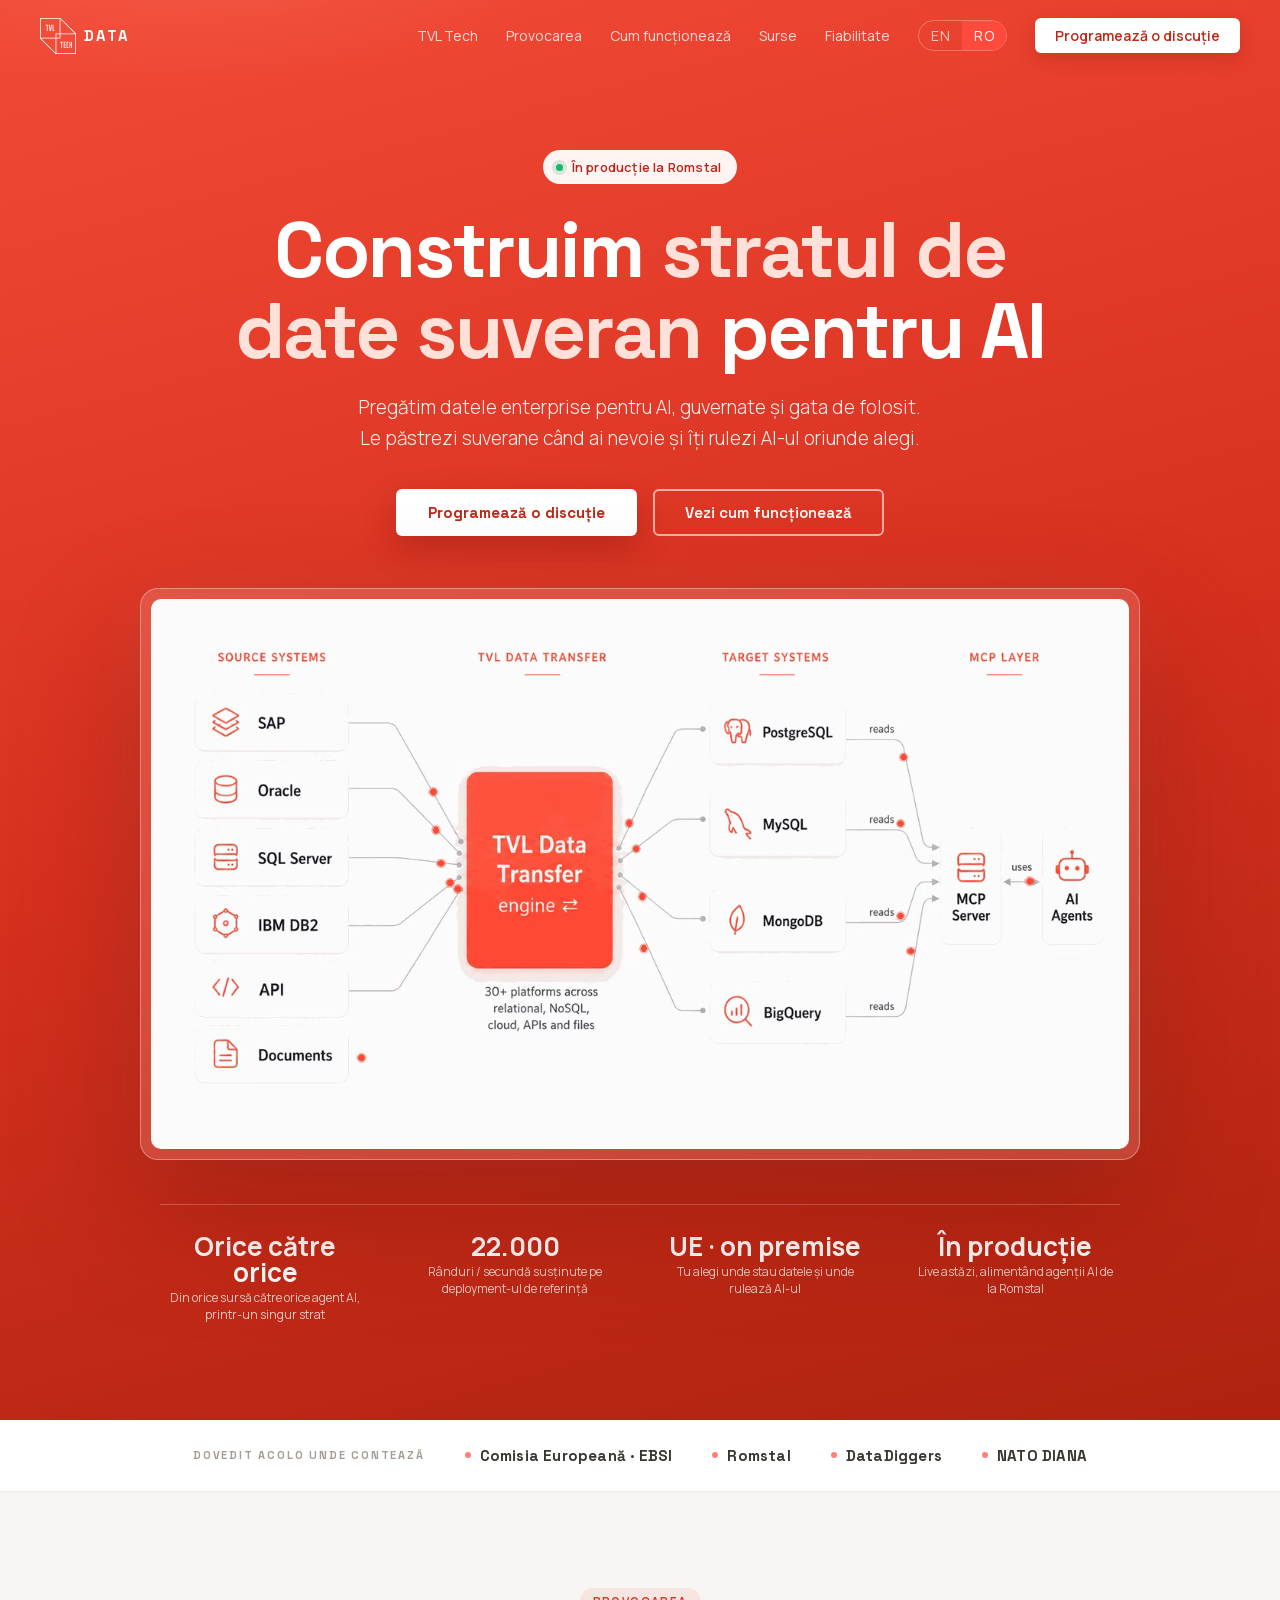
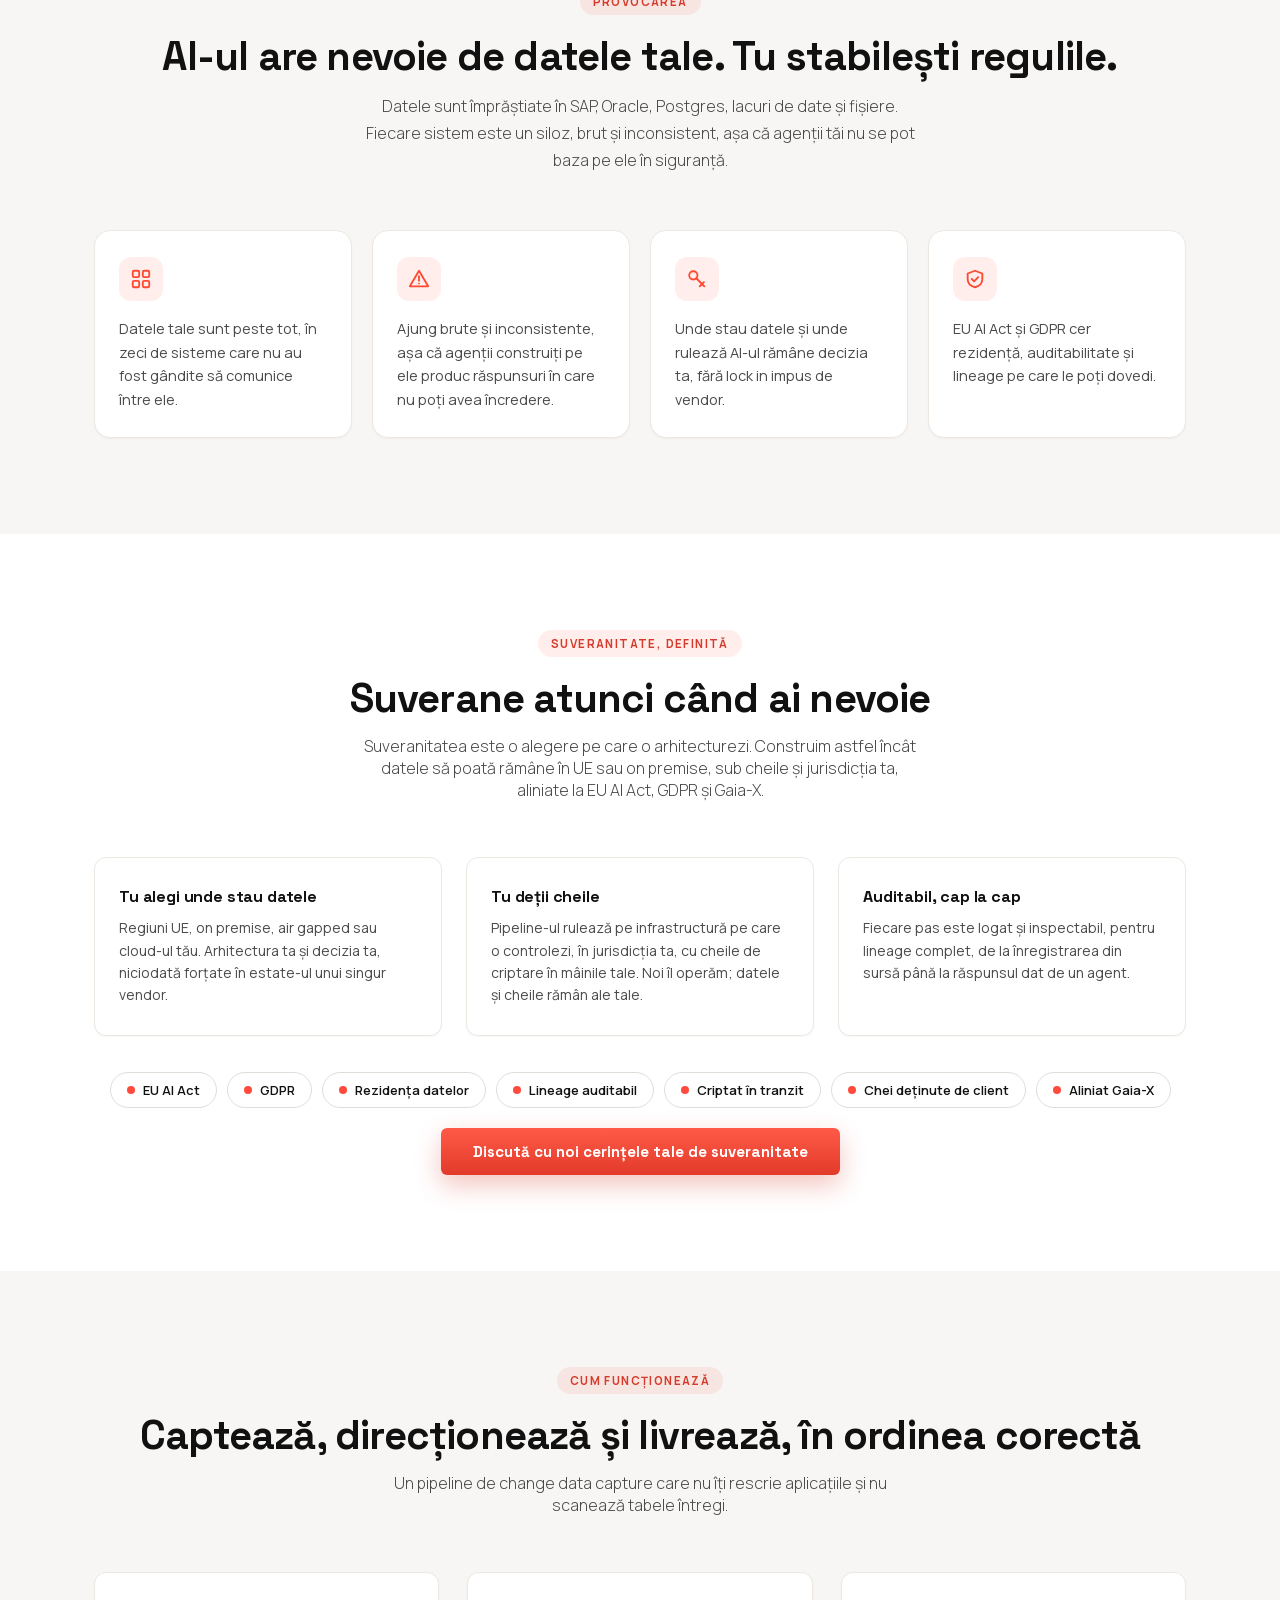
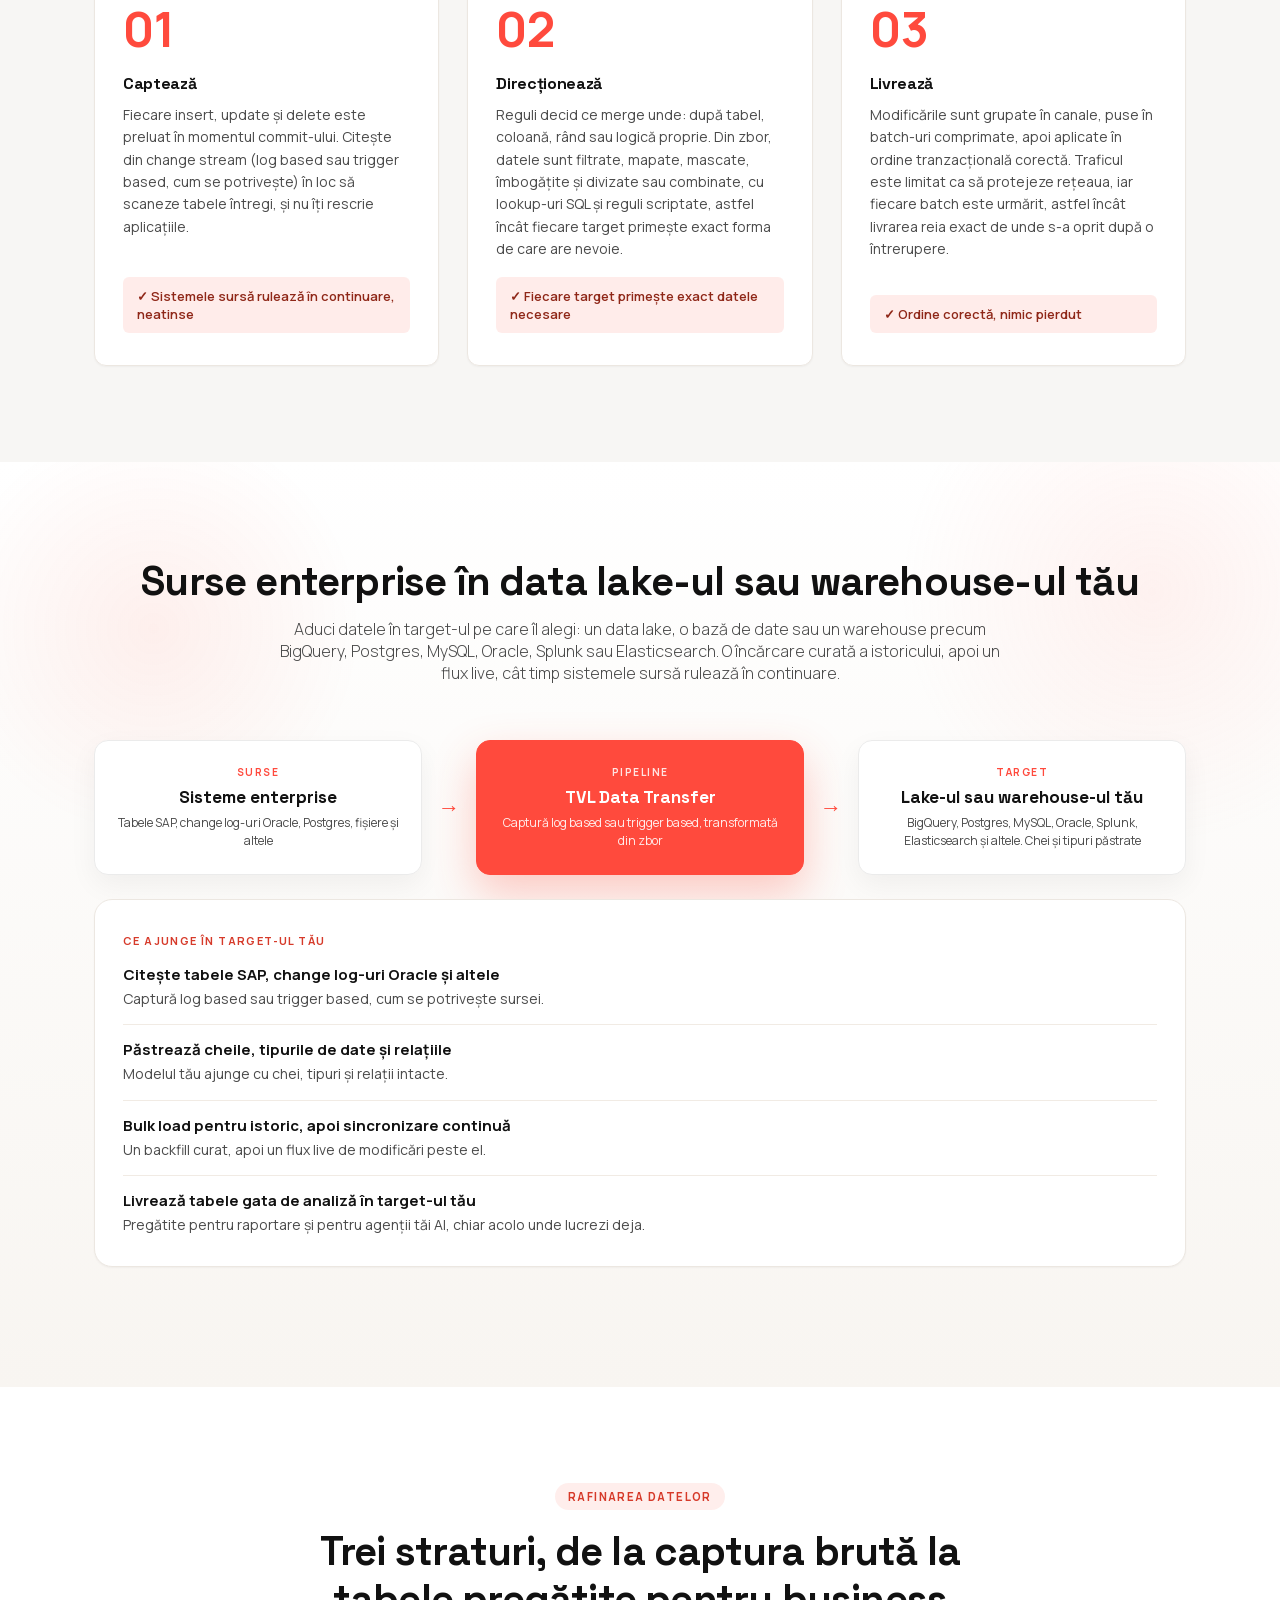
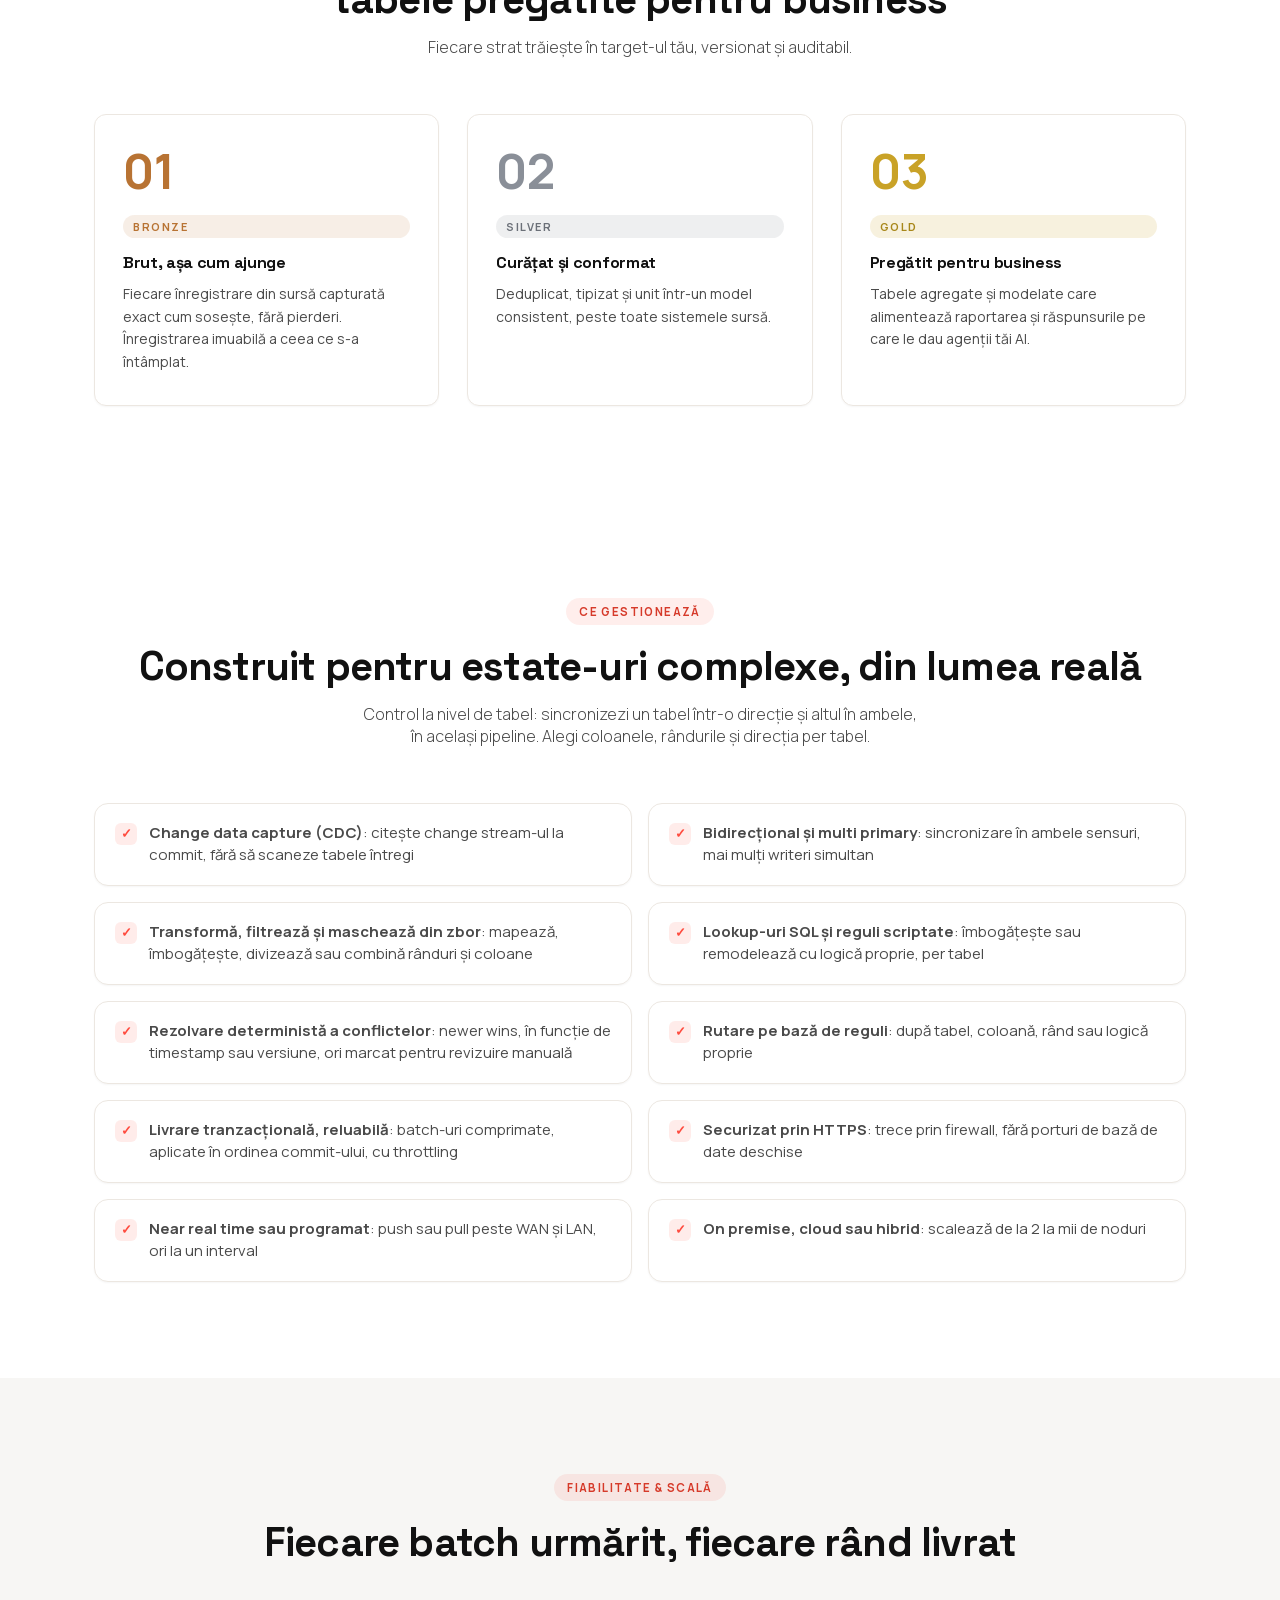
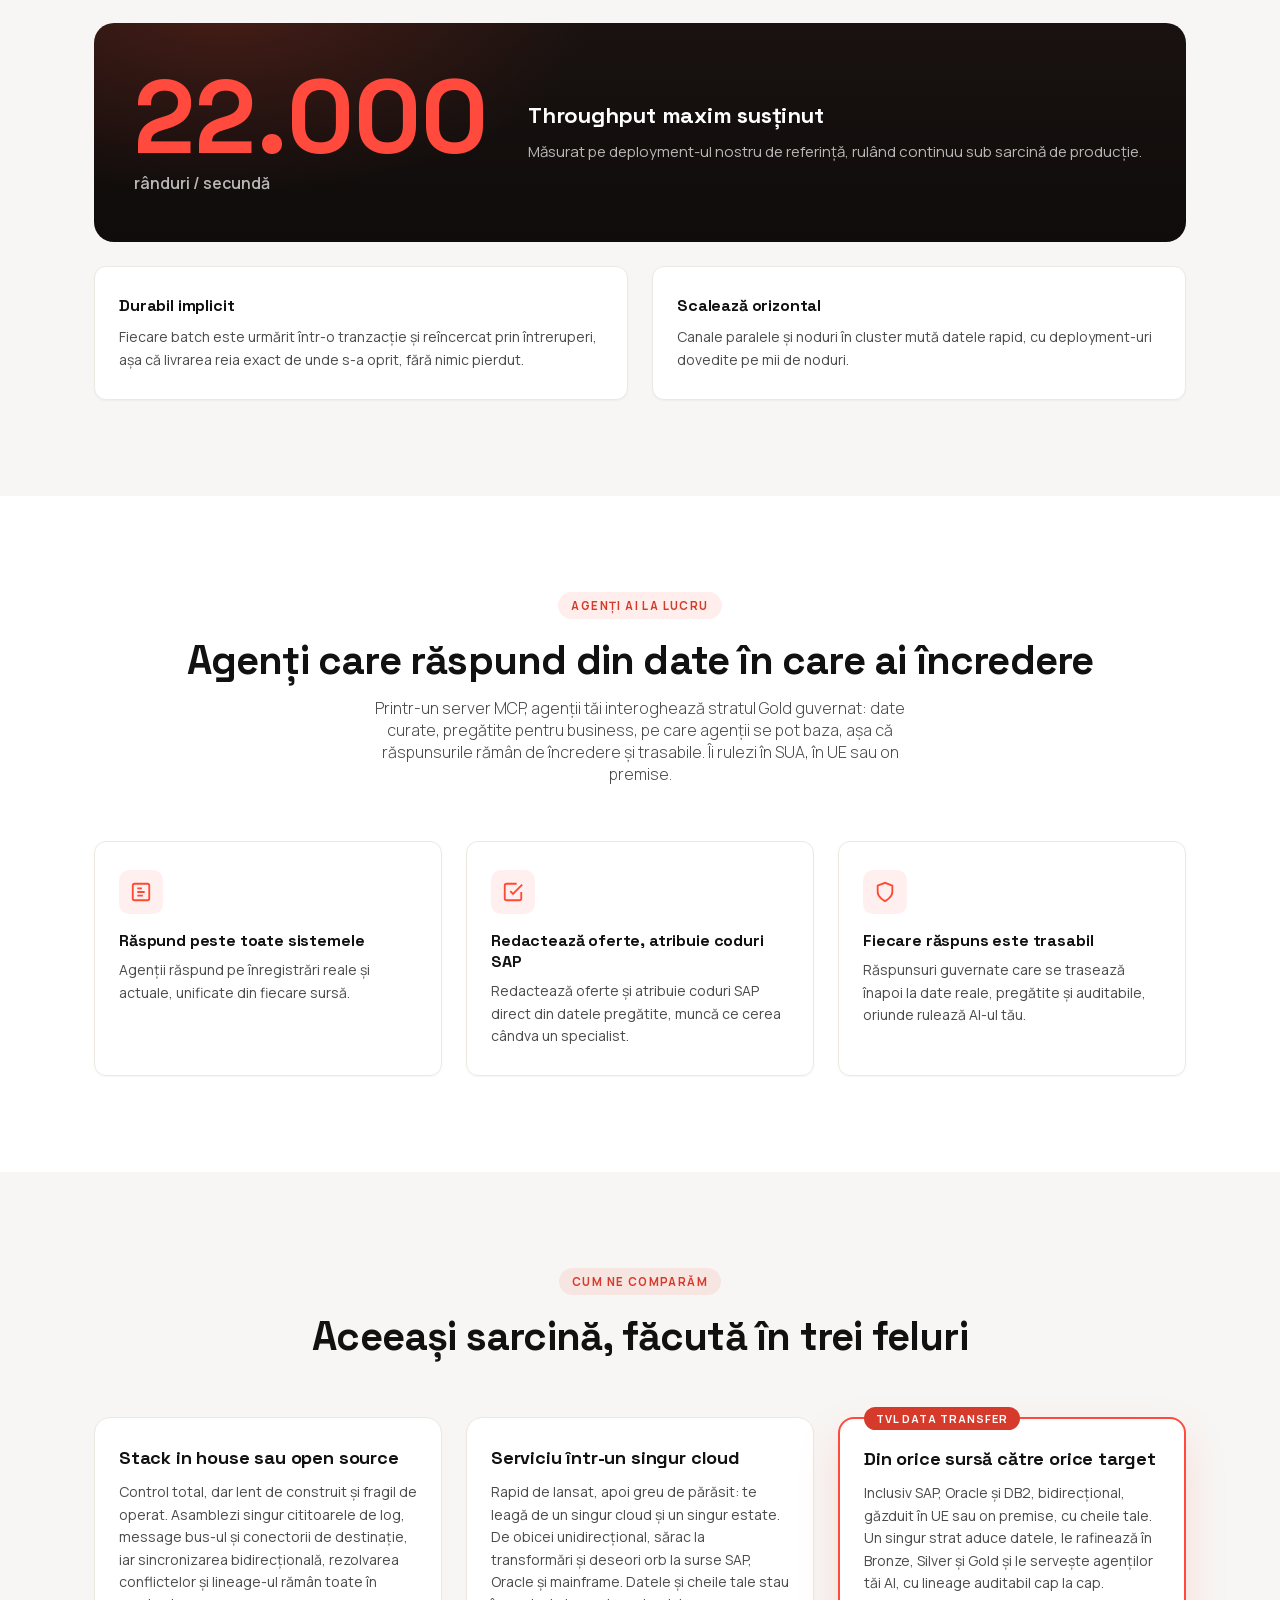
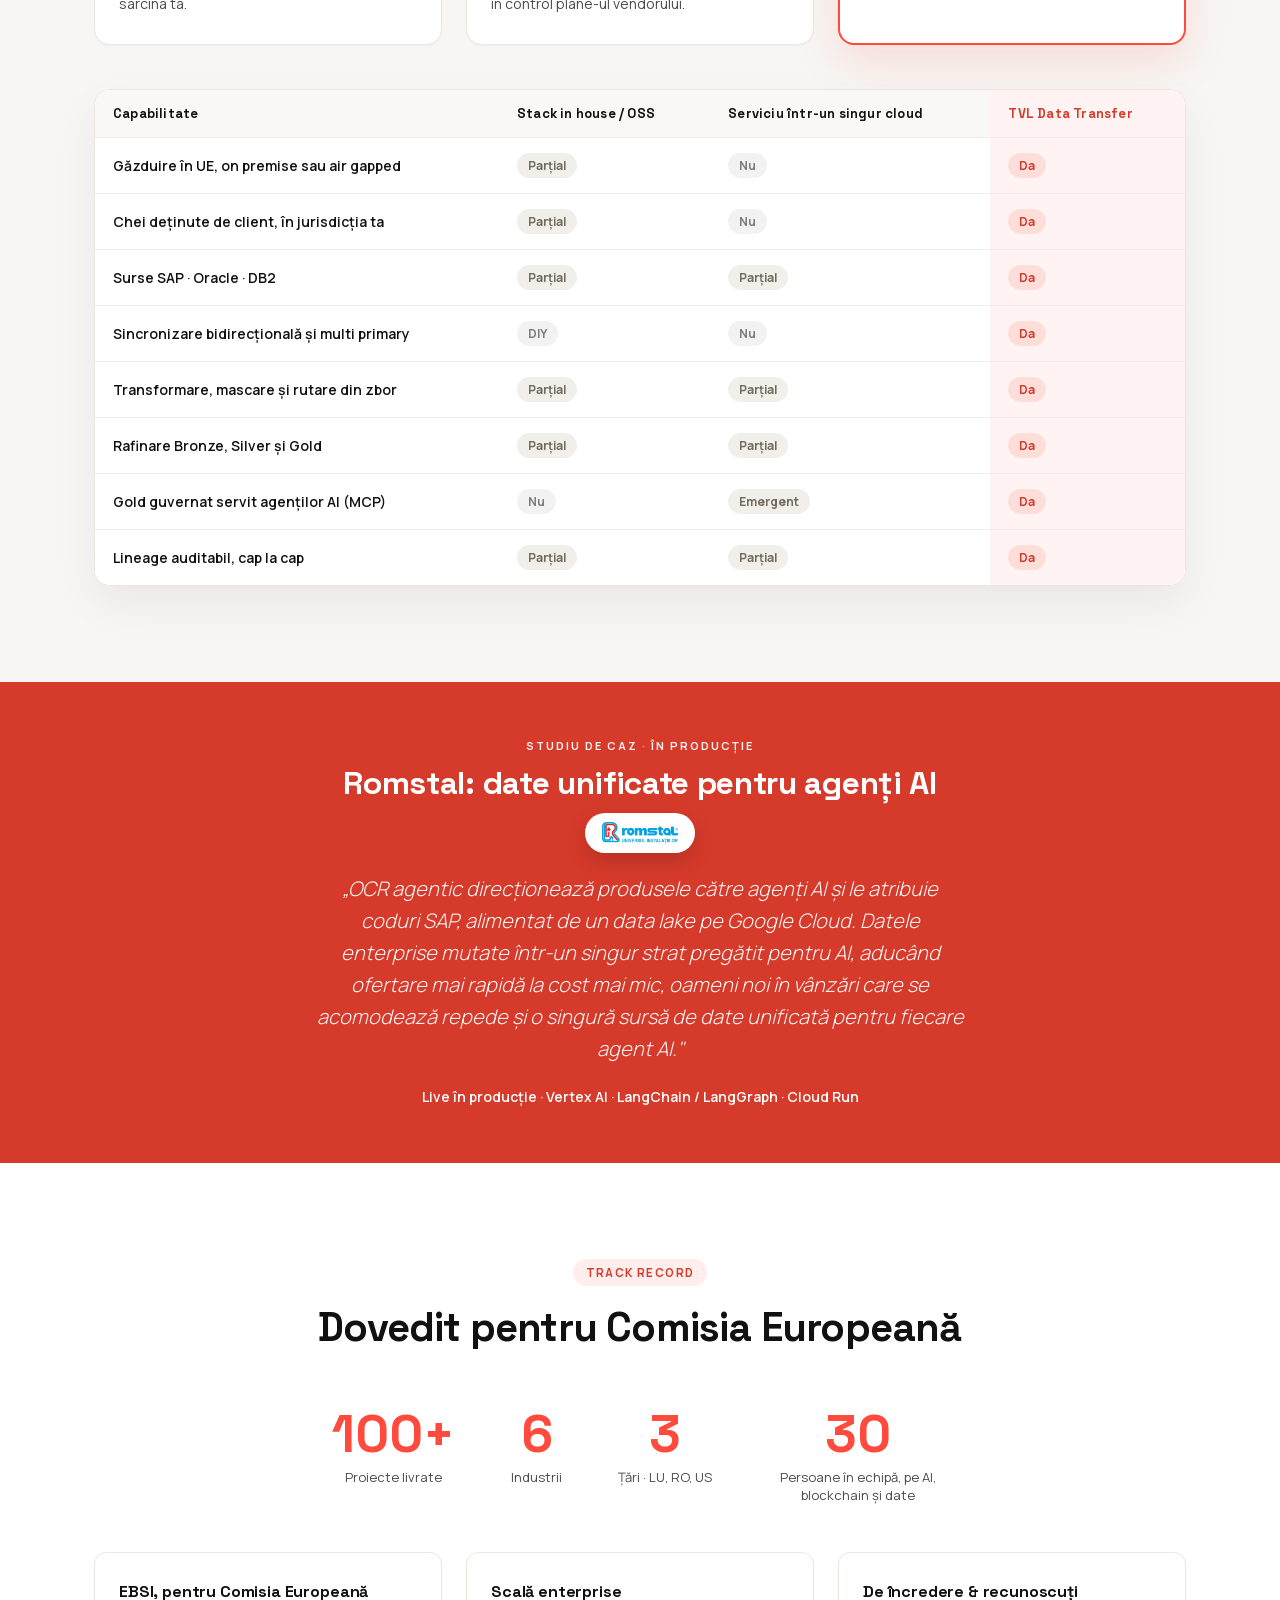
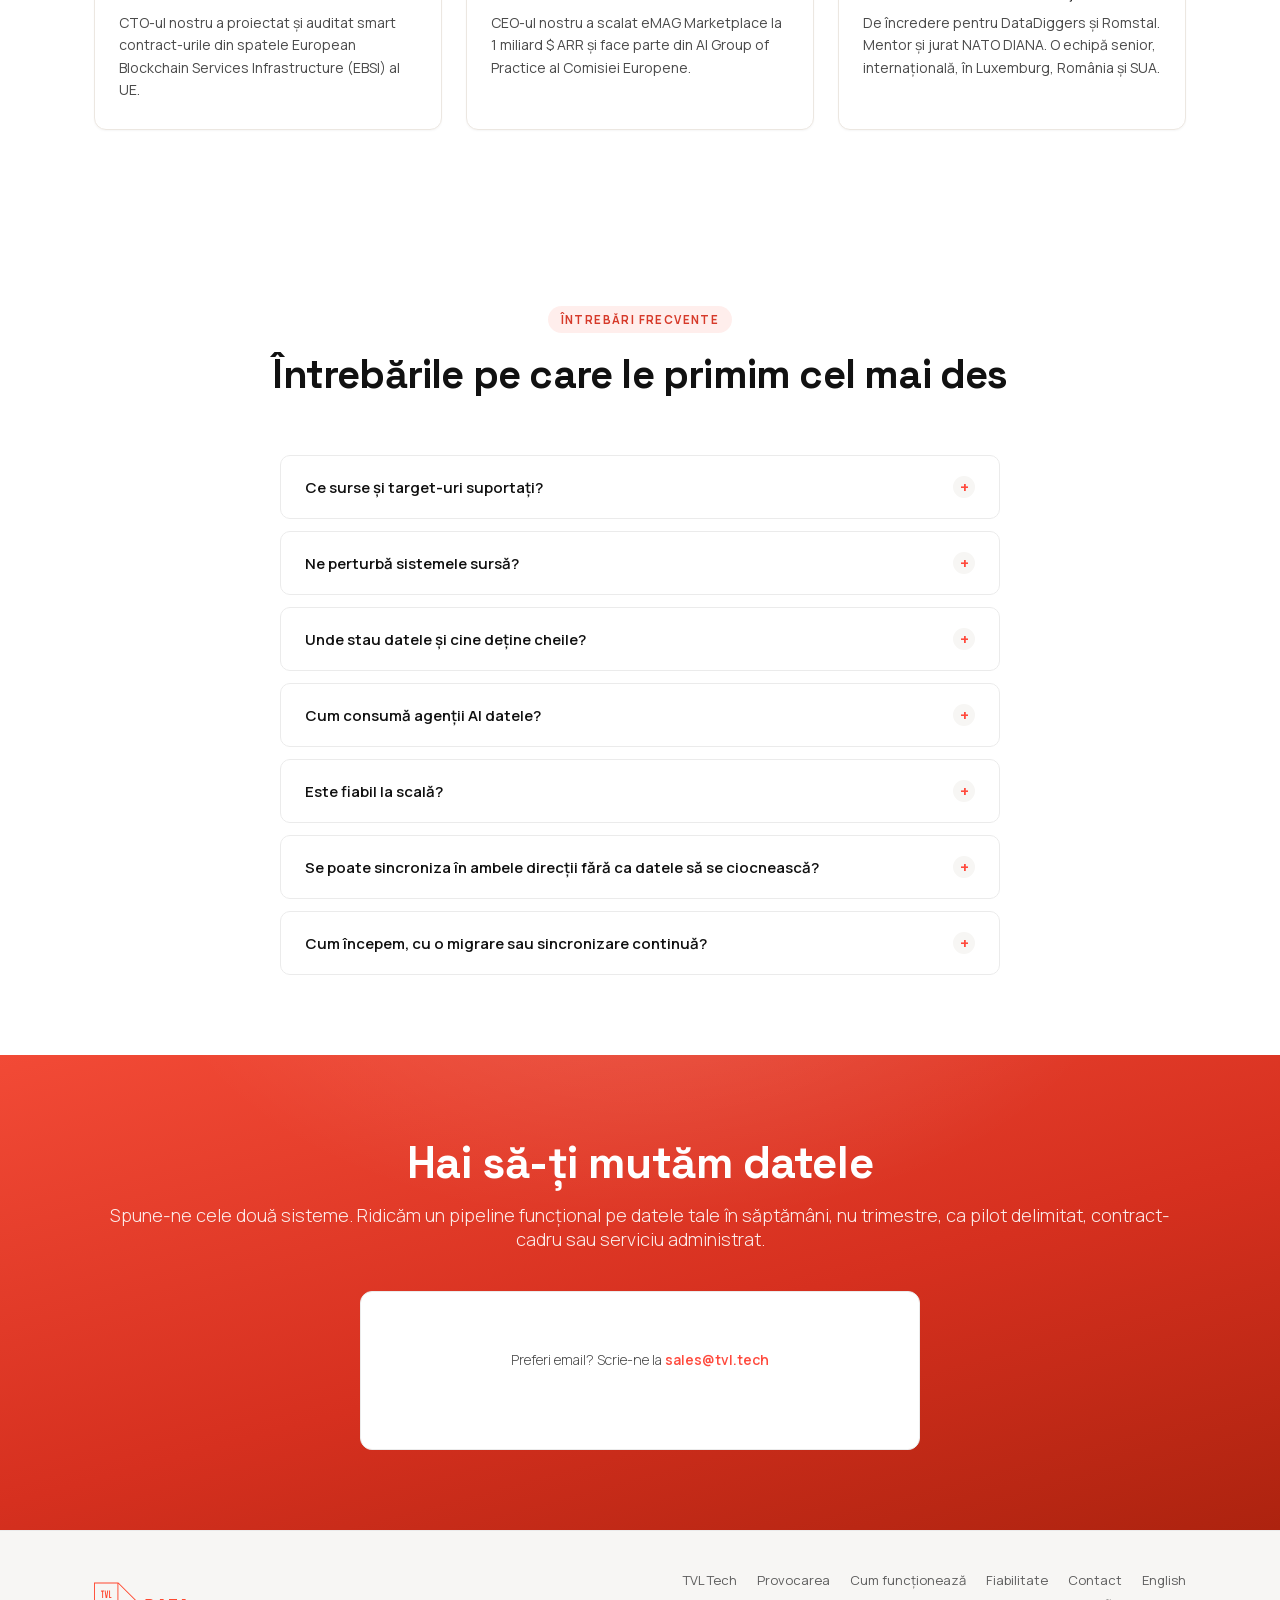
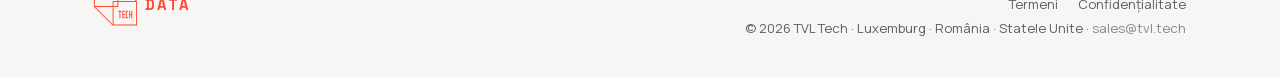
==== commit 3b92c8af: "Perf: defer Pipedrive/reCAPTCHA off critical path; WebP images; preload LCP Lighthouse (mobile, live" ====
--- a/ro/index.html
+++ b/ro/index.html
@@ -8,6 +8,7 @@
   <meta name="theme-color" content="#ff4a3d">
   <link rel="preload" href="/fonts/space-grotesk-latin.woff2" as="font" type="font/woff2" crossorigin>
   <link rel="preload" href="/fonts/manrope-latin.woff2" as="font" type="font/woff2" crossorigin>
+  <link rel="preload" as="image" href="/images/architecture-static.webp" fetchpriority="high">
   <title>TVL Data Transfer | Stratul de date suveran pentru AI</title>
   <meta name="description" content="Mută datele enterprise din orice sursă către orice agent AI, guvernate și suverane. Change data capture în lake-ul, baza de date sau warehouse-ul tău, servite agenților prin MCP.">
   <meta property="og:title" content="TVL Data Transfer: Stratul de date suveran pentru AI">
@@ -159,11 +160,11 @@
       <a href="#how" class="btn-ghost">Vezi cum funcționează</a>
     </div>
     <figure class="hero-architecture">
-      <video class="motion" autoplay muted loop playsinline width="1280" height="720" poster="../images/architecture-static.png" aria-label="Arhitectura TVL Data Transfer: sisteme sursă (SAP, Oracle, SQL Server, IBM DB2, API-uri, documente) trec prin motorul TVL Data Transfer către baze de date țintă (PostgreSQL, MySQL, MongoDB, BigQuery); un server MCP servește apoi datele către agenți AI.">
+      <video class="motion" autoplay muted loop playsinline width="1280" height="720" poster="../images/architecture-static.webp" aria-label="Arhitectura TVL Data Transfer: sisteme sursă (SAP, Oracle, SQL Server, IBM DB2, API-uri, documente) trec prin motorul TVL Data Transfer către baze de date țintă (PostgreSQL, MySQL, MongoDB, BigQuery); un server MCP servește apoi datele către agenți AI.">
         <source src="../images/architecture.webm" type="video/webm">
         <source src="../images/architecture.mp4" type="video/mp4">
       </video>
-      <img class="static" src="../images/architecture-static.png" width="1280" height="720" alt="Arhitectura TVL Data Transfer: sisteme sursă (SAP, Oracle, SQL Server, IBM DB2, API-uri, documente) trec prin motorul TVL Data Transfer către baze de date țintă (PostgreSQL, MySQL, MongoDB, BigQuery); un server MCP servește apoi datele către agenți AI.">
+      <img class="static" src="../images/architecture-static.webp" width="1280" height="720" alt="Arhitectura TVL Data Transfer: sisteme sursă (SAP, Oracle, SQL Server, IBM DB2, API-uri, documente) trec prin motorul TVL Data Transfer către baze de date țintă (PostgreSQL, MySQL, MongoDB, BigQuery); un server MCP servește apoi datele către agenți AI.">
     </figure>
     <div class="hero-stats">
       <div class="hero-stat">
@@ -521,7 +522,7 @@
     <div class="testimonial-header">
       <span class="testimonial-kicker">Studiu de caz · În producție</span>
       <h2>Romstal: date unificate pentru agenți AI</h2>
-      <img class="testimonial-logo" src="../images/romstal-logo.png" alt="Romstal">
+      <img class="testimonial-logo" src="../images/romstal-logo.webp" alt="Romstal" loading="lazy" width="150" height="40">
     </div>
     <blockquote>
       „OCR agentic direcționează produsele către agenți AI și le atribuie coduri SAP, alimentat de un data lake pe Google Cloud. Datele enterprise mutate într-un singur strat pregătit pentru AI, aducând ofertare mai rapidă la cost mai mic, oameni noi în vânzări care se acomodează repede și o singură sursă de date unificată pentru fiecare agent AI."
@@ -640,8 +641,8 @@
       <h2>Hai să-ți mutăm datele</h2>
       <p>Spune-ne cele două sisteme. Ridicăm un pipeline funcțional pe datele tale în săptămâni, nu trimestre, ca pilot delimitat, contract-cadru sau serviciu administrat.</p>
       <div class="contact-form-wrap">
-        <!-- Pipedrive Web Form. Partajat cu site-ul TVL Academy deocamdată; înlocuiește cu un formular dedicat TVL Data Transfer când e gata -->
-        <div class="pipedriveWebForms" data-pd-webforms="https://webforms.pipedrive.com/f/6b1fXYajsDP2oiAXKxmof6PlTypa1S0aQ7geD0V1Bxa7UIvfPcmZ8yYHLxLXtPWSYj"><script src="https://webforms.pipedrive.com/f/loader"></script></div>
+        <!-- Formular Pipedrive. Loaderul e injectat lazy (vezi index.js) când secțiunea se apropie de viewport, ca payload-ul reCAPTCHA/Pipedrive să nu stea pe critical path. Partajat cu formularul TVL Academy deocamdată. -->
+        <div class="pipedriveWebForms" id="pd-form" data-pd-webforms="https://webforms.pipedrive.com/f/6b1fXYajsDP2oiAXKxmof6PlTypa1S0aQ7geD0V1Bxa7UIvfPcmZ8yYHLxLXtPWSYj"></div>
         <p style="margin-top:18px;font-size:14px;color:var(--text-sec);">Preferi email? Scrie-ne la <span id="emailLink" style="color:var(--red);cursor:pointer;font-weight:600;"></span></p>
       </div>
     </div>
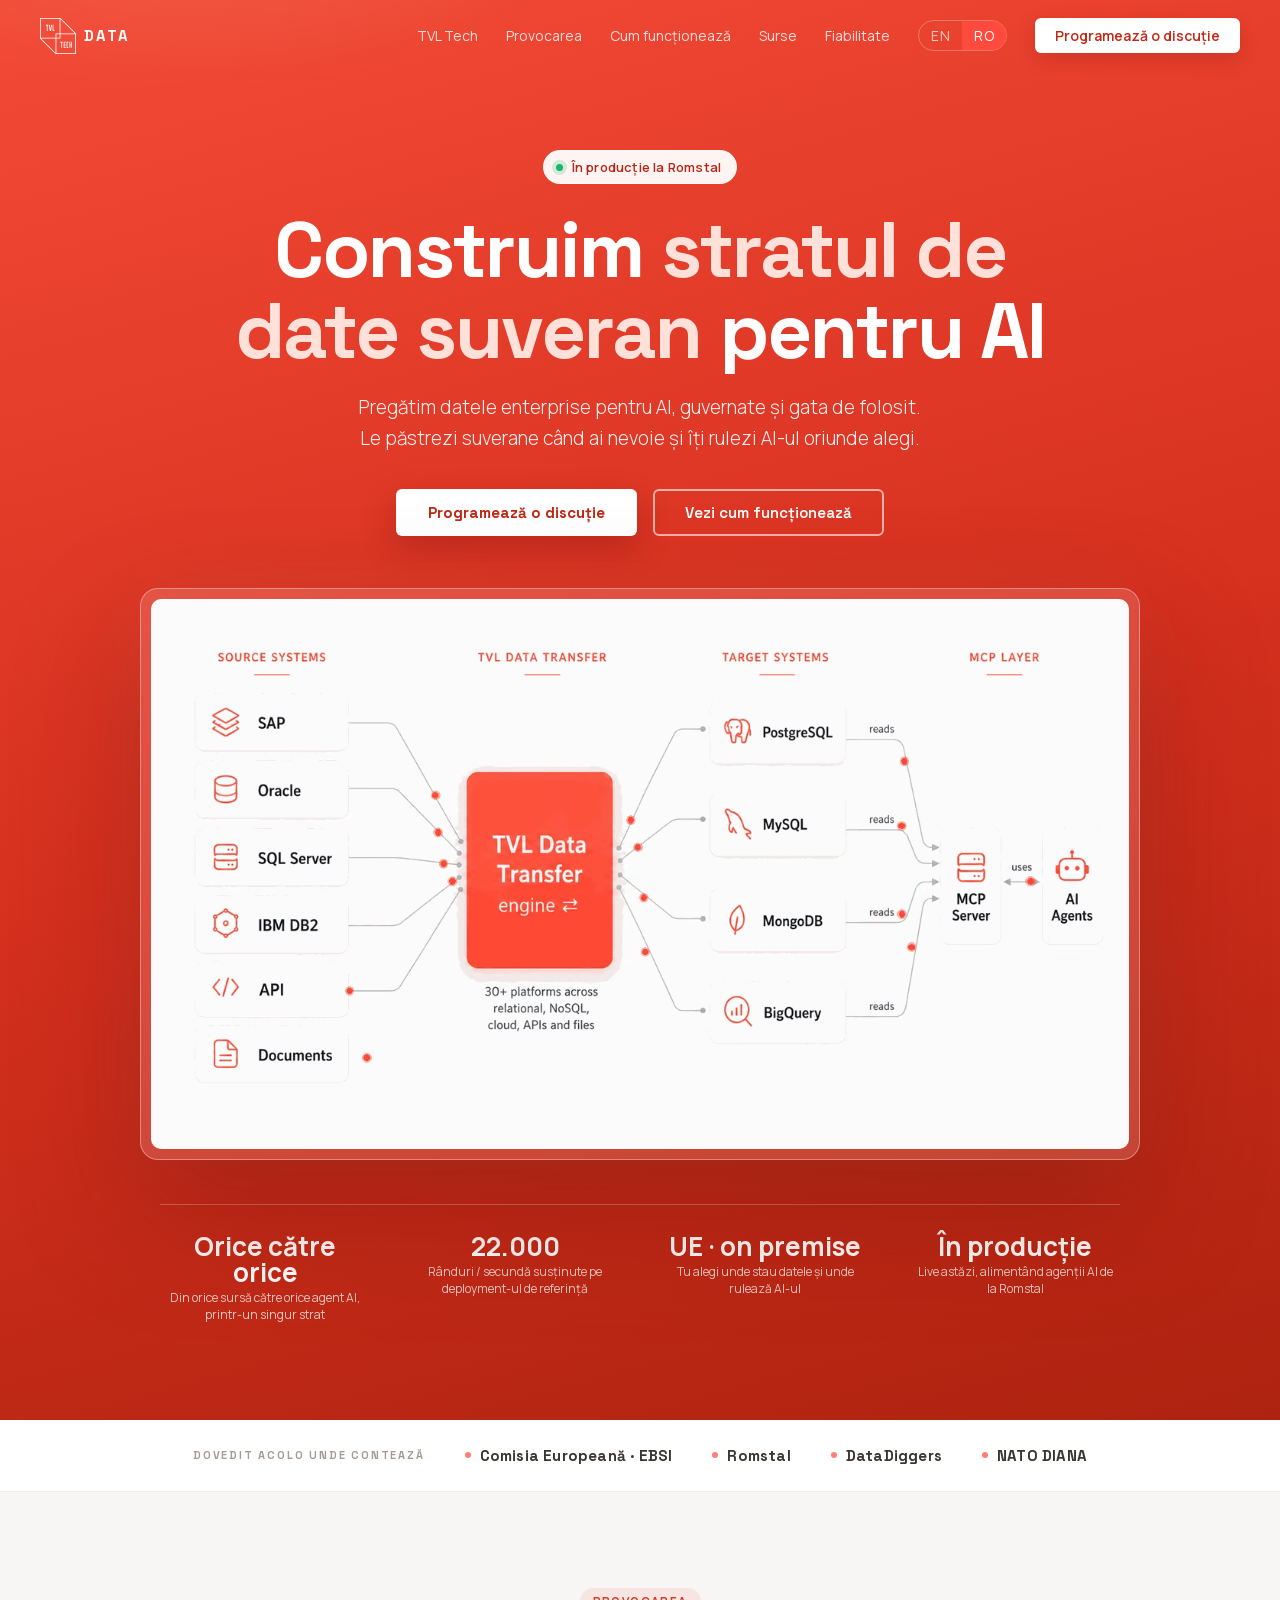
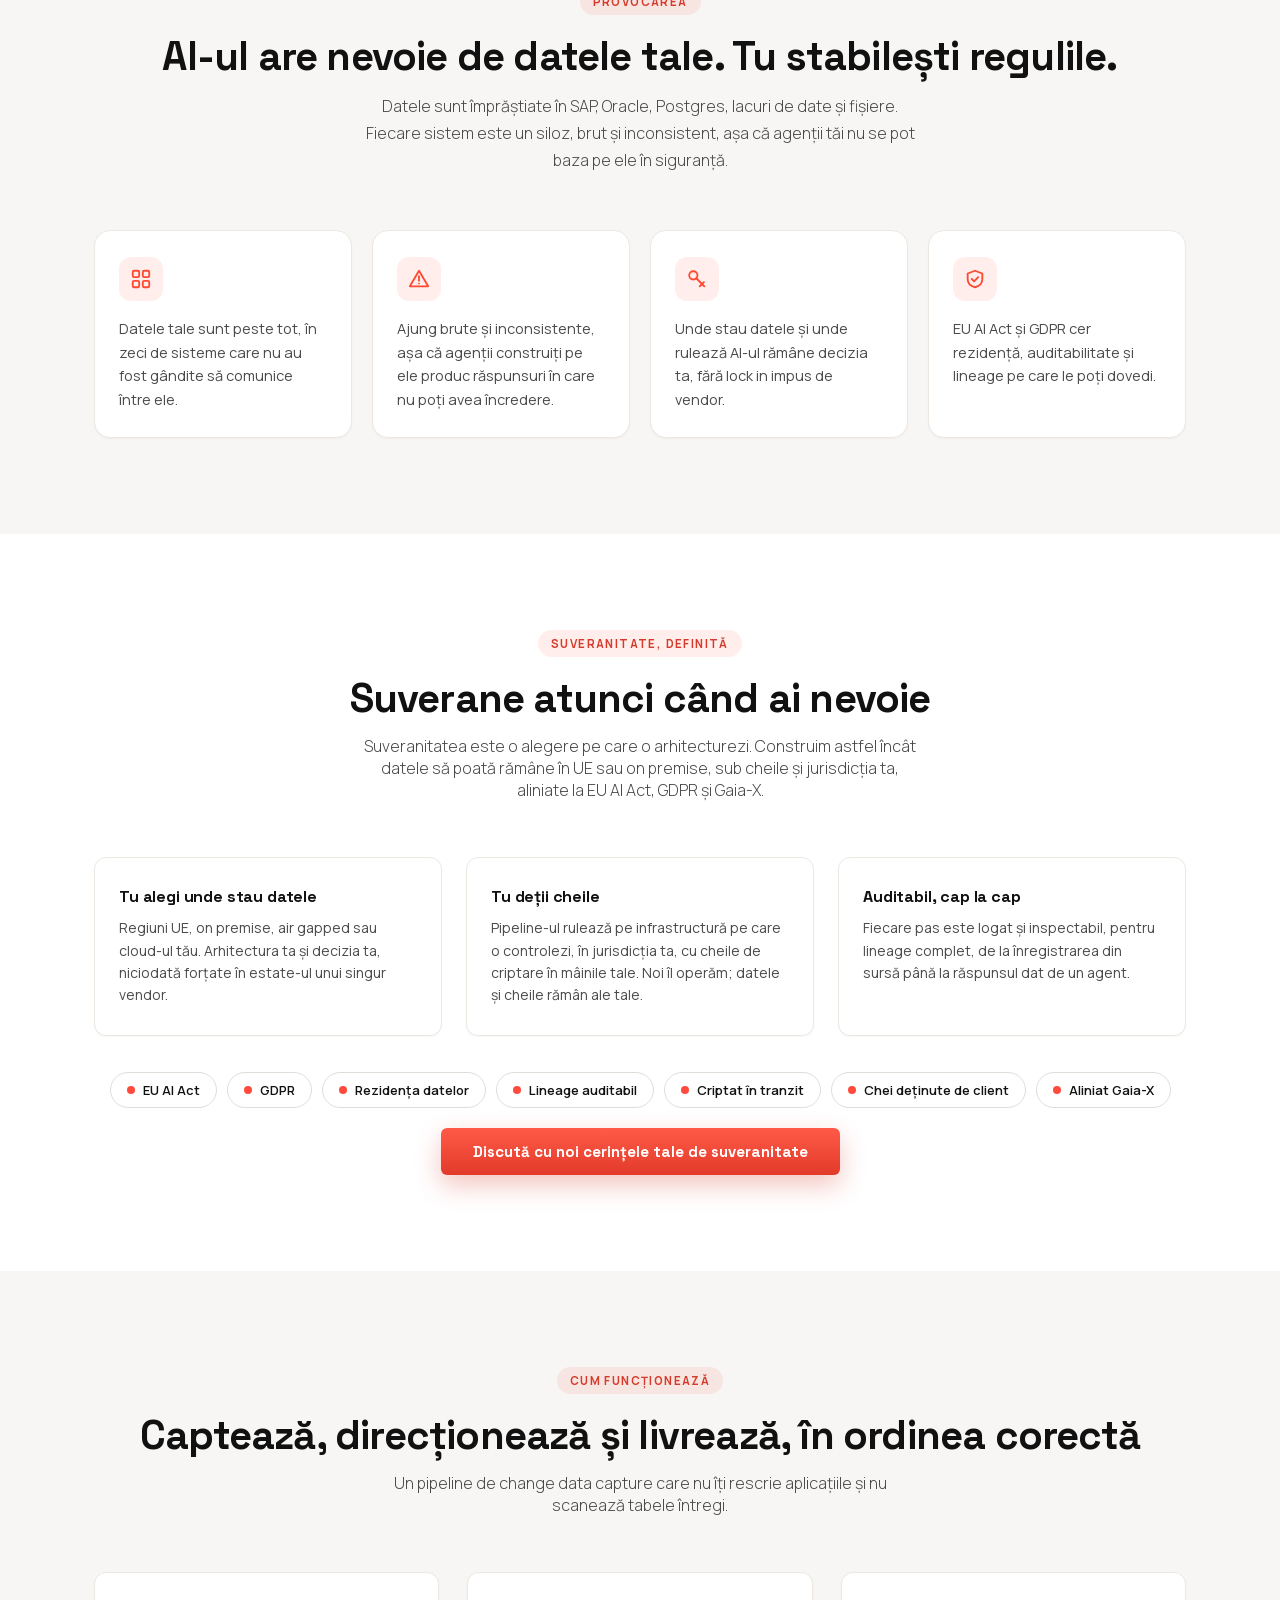
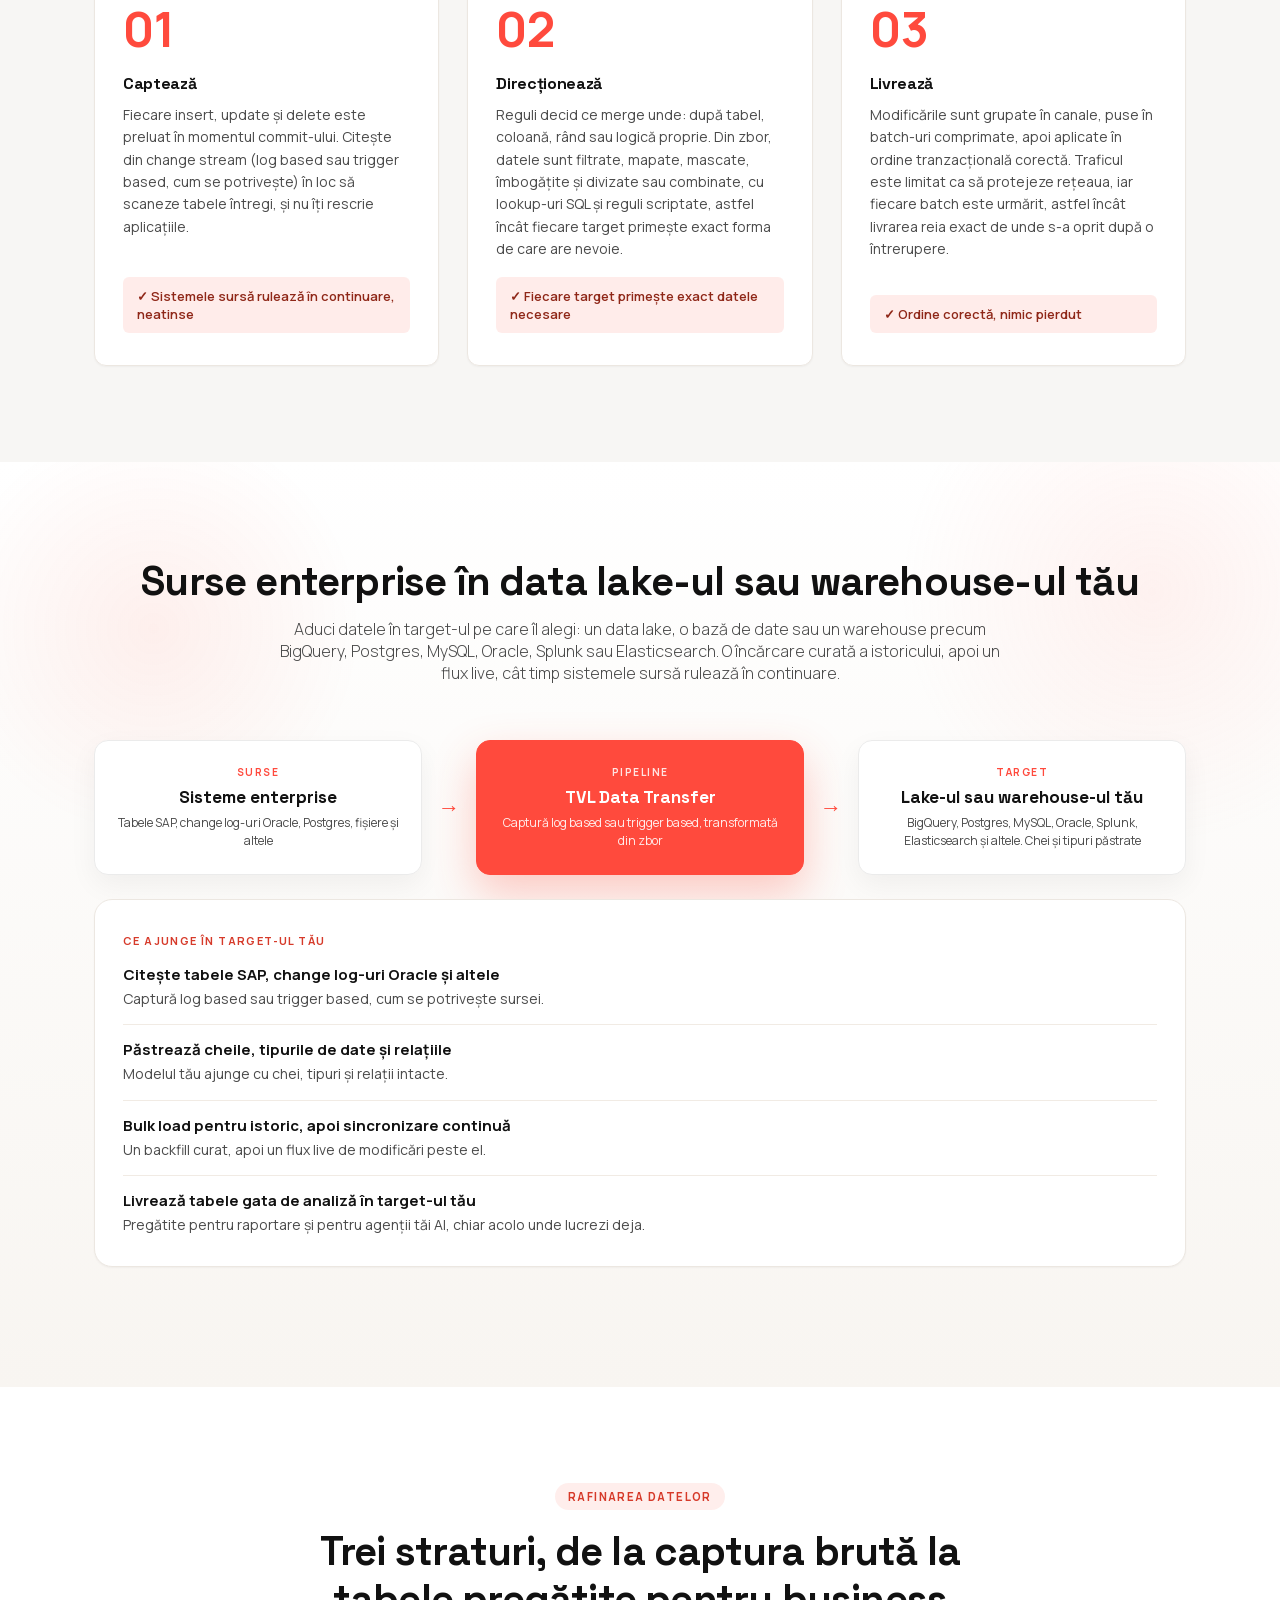
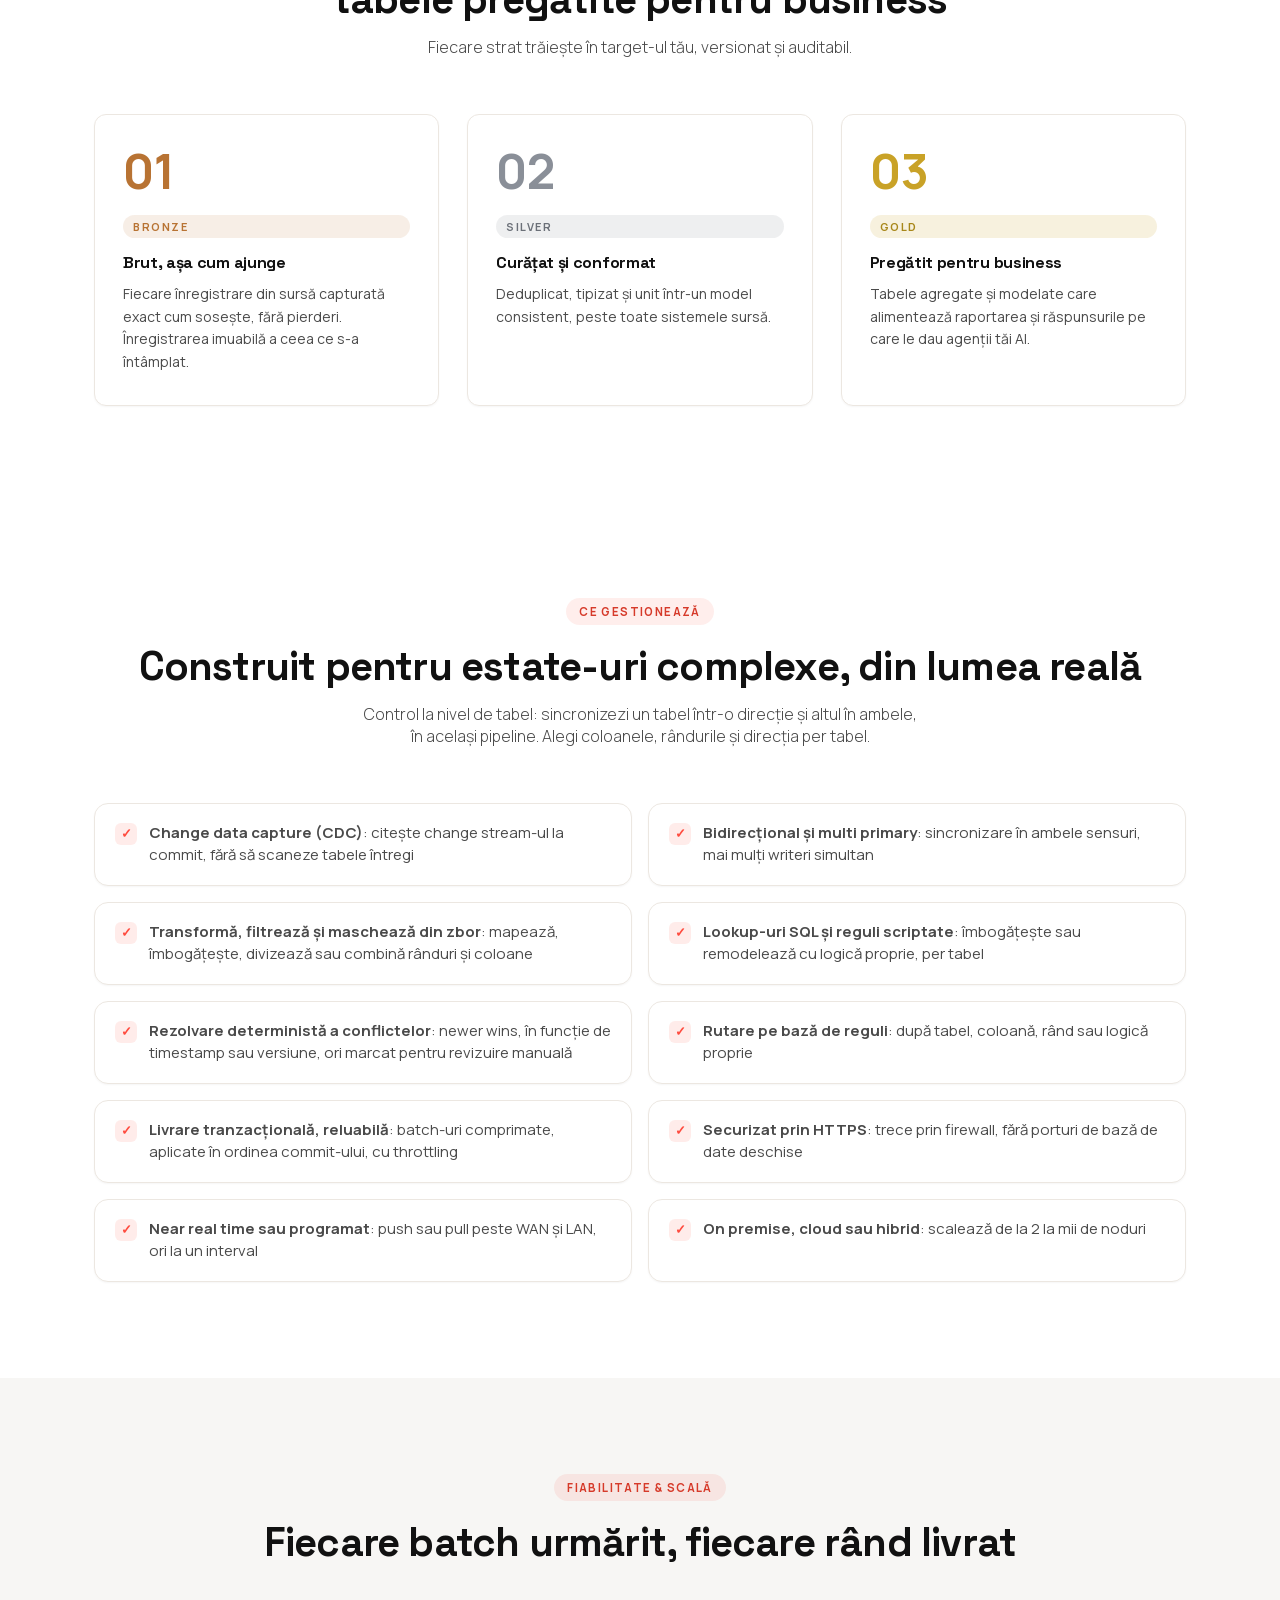
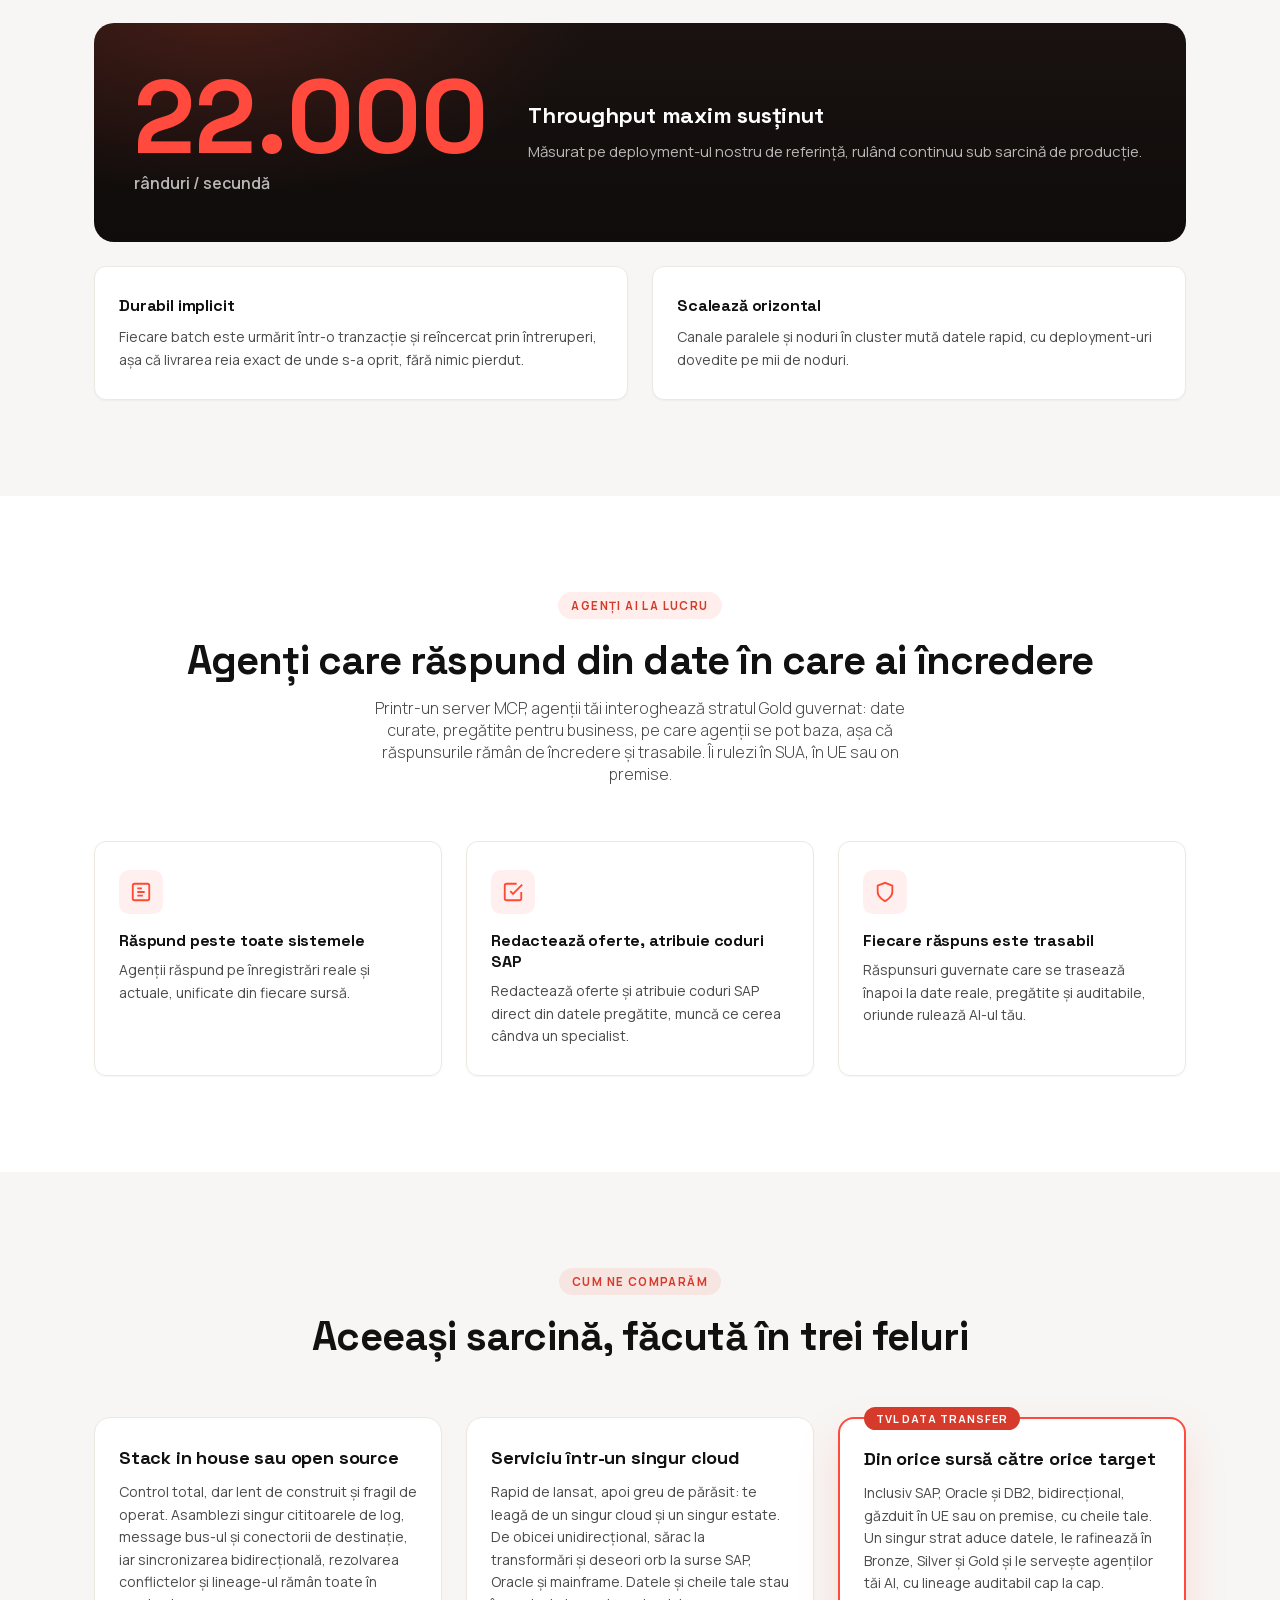
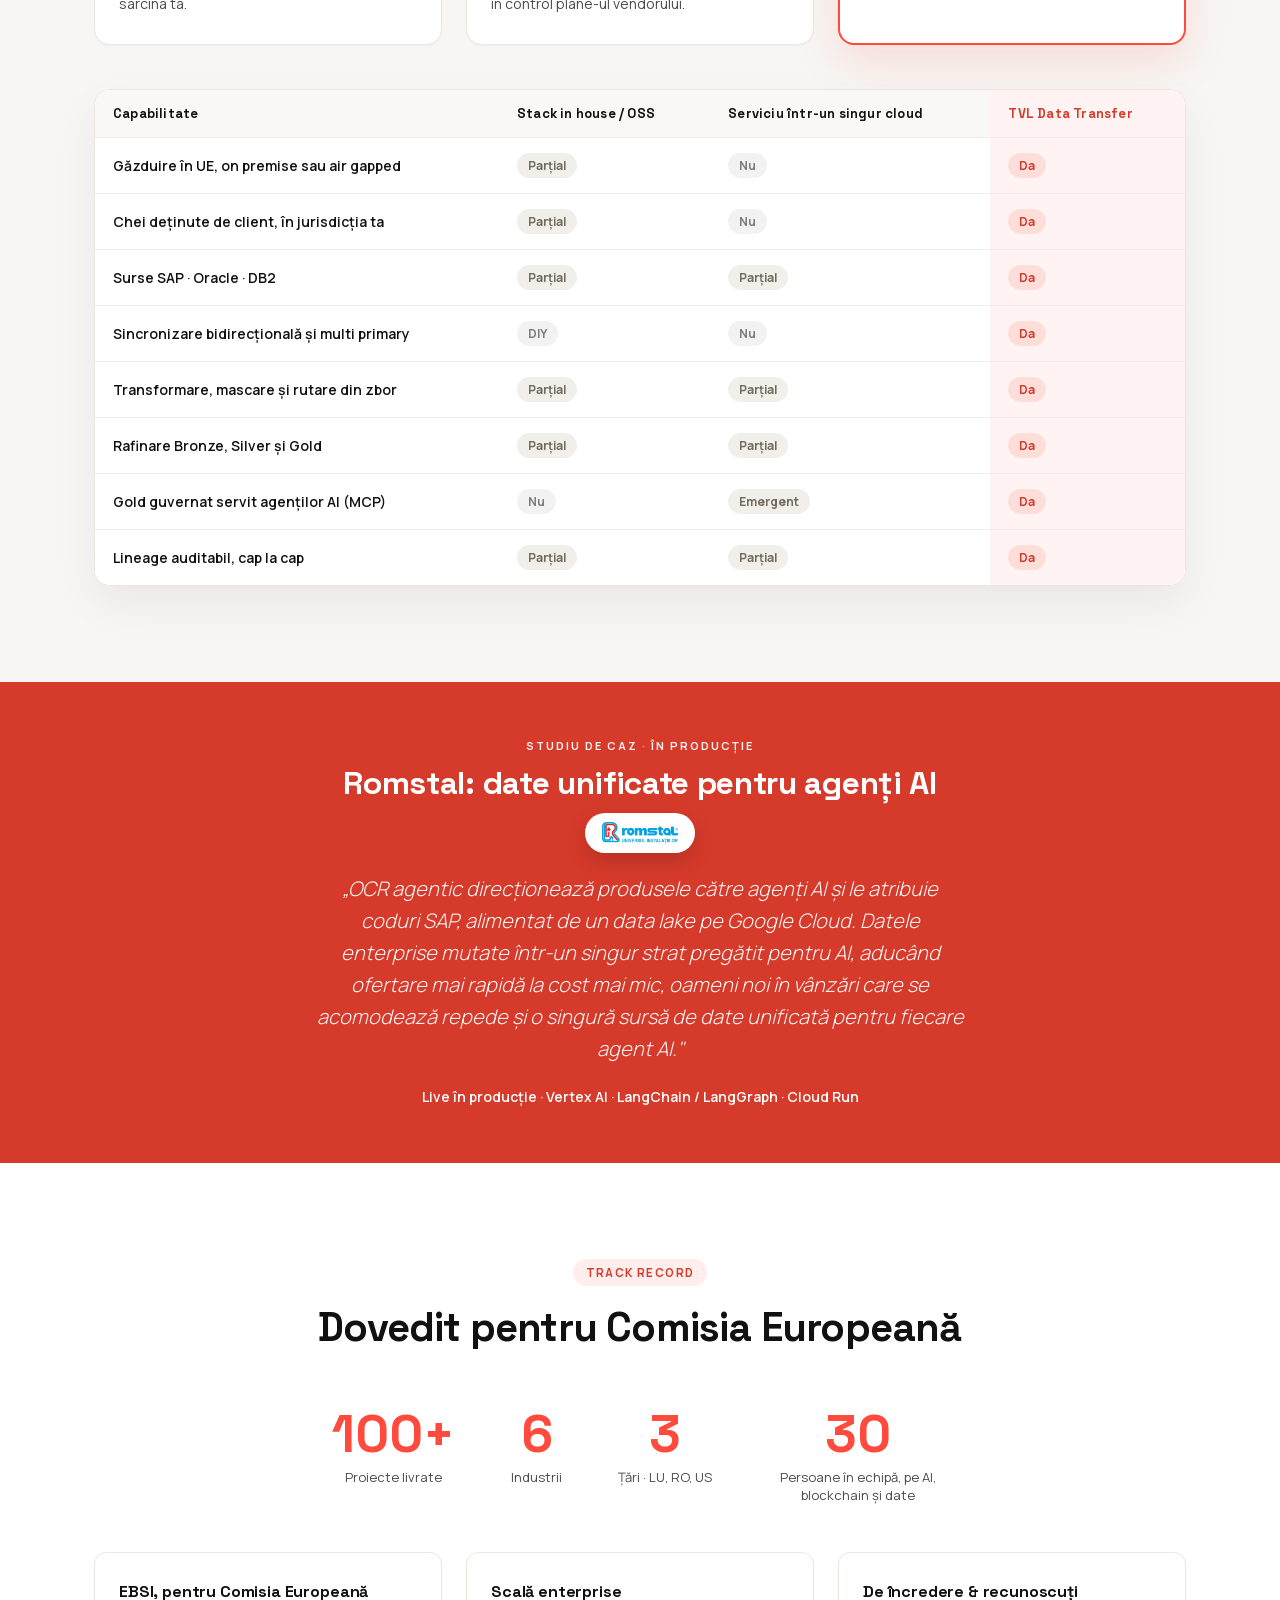
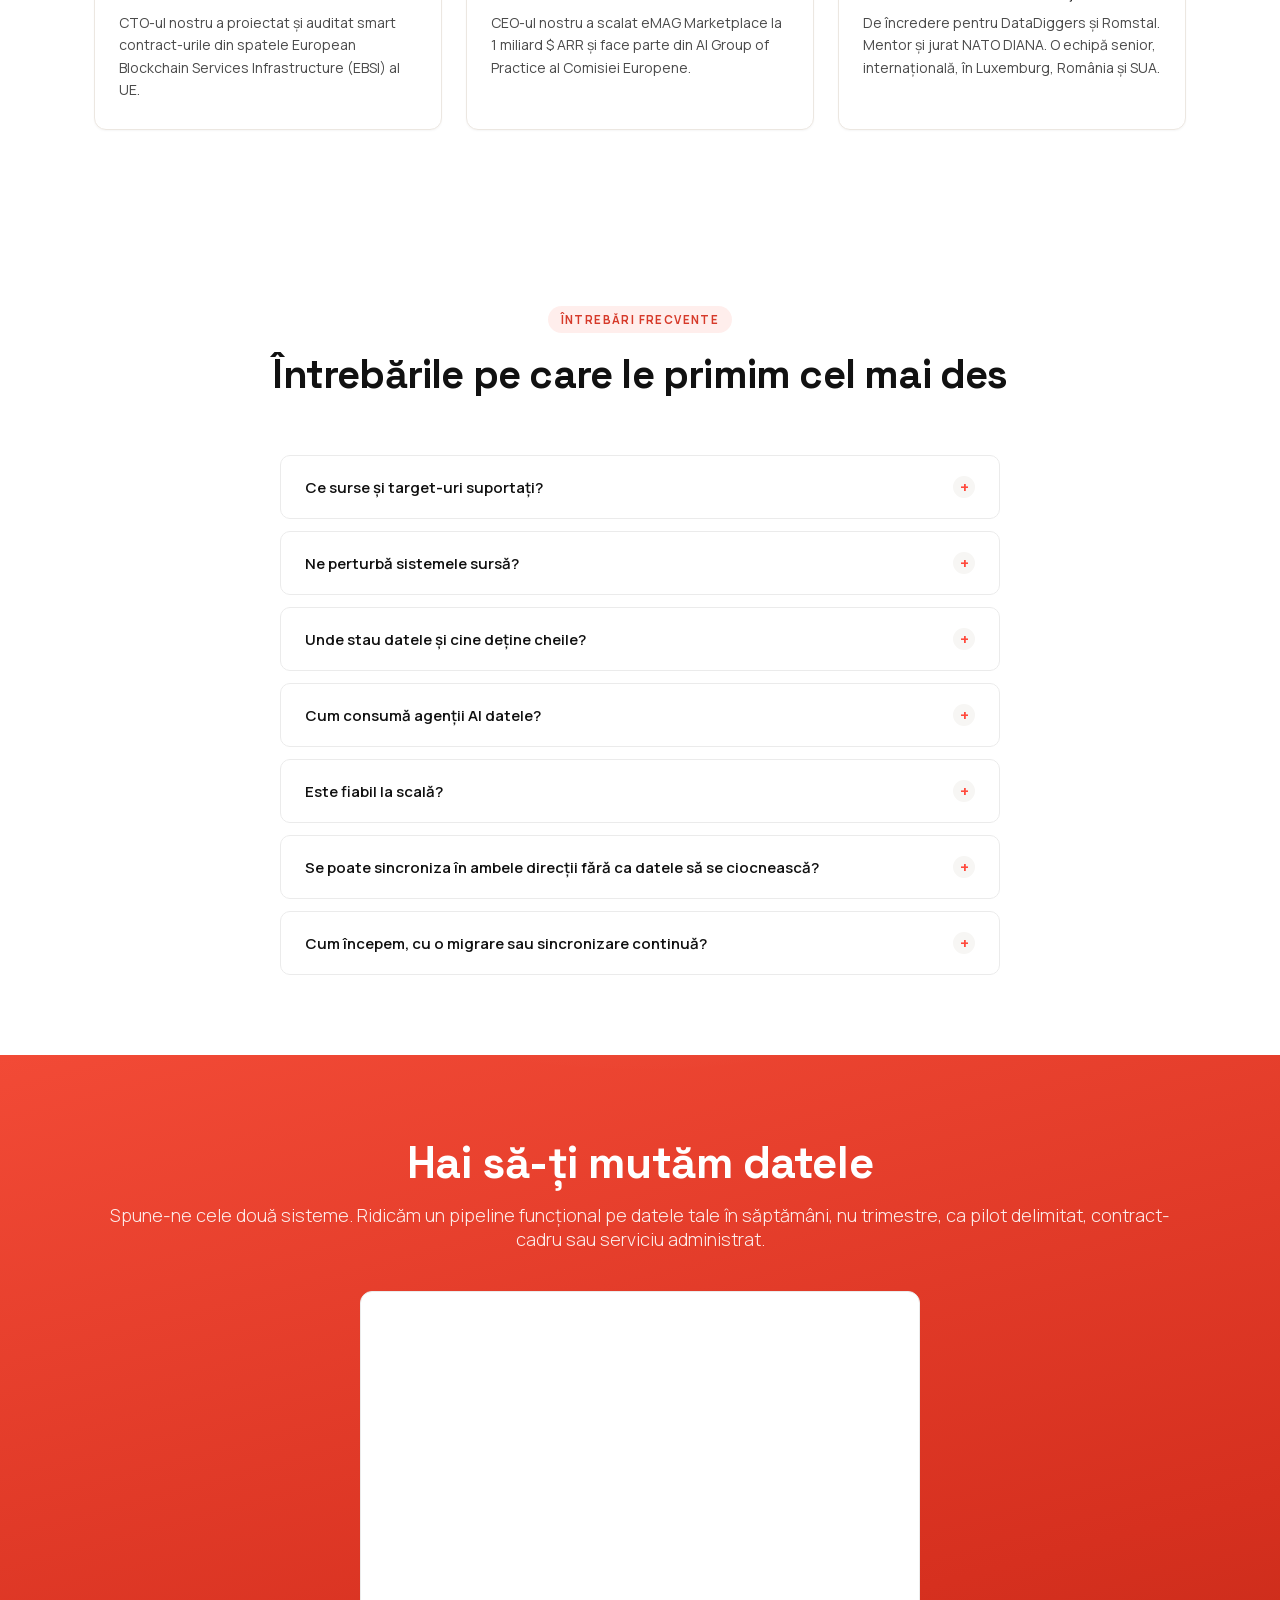
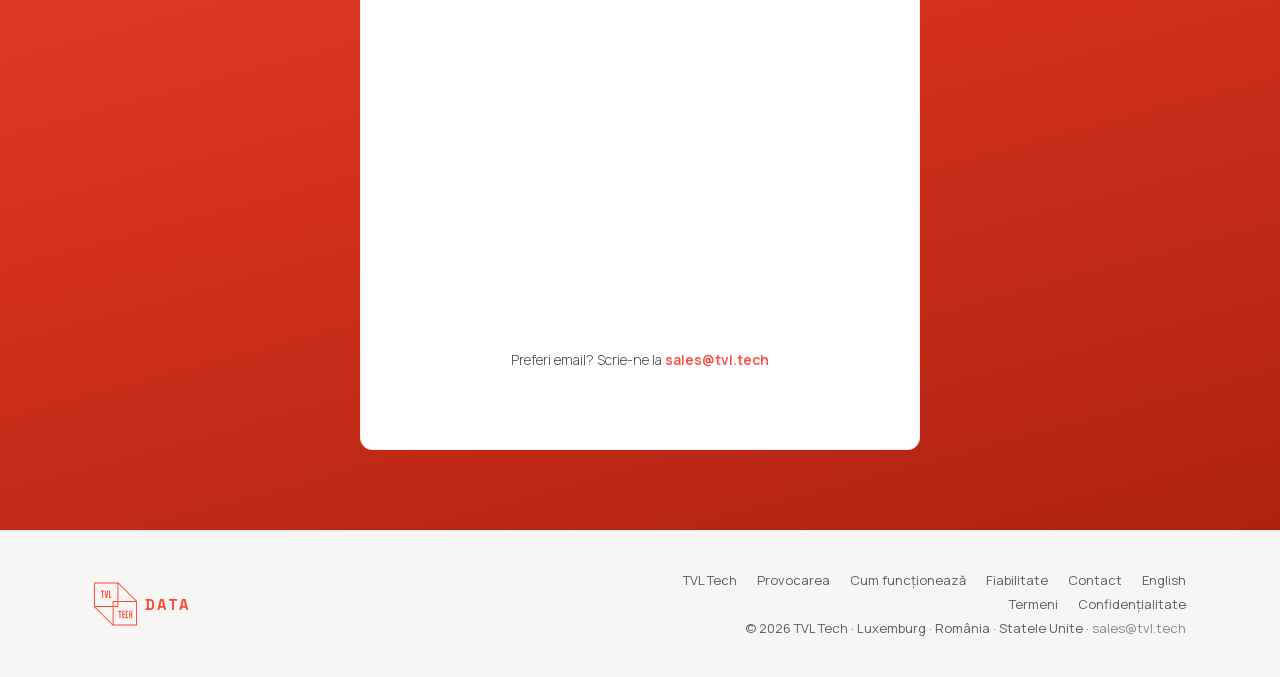
==== commit 7bf8160e: "Fix deferred form: lazy <iframe> to /form.html (works + stays off critical path) JS-injecting Pipedr" ====
--- a/ro/index.html
+++ b/ro/index.html
@@ -641,8 +641,8 @@
       <h2>Hai să-ți mutăm datele</h2>
       <p>Spune-ne cele două sisteme. Ridicăm un pipeline funcțional pe datele tale în săptămâni, nu trimestre, ca pilot delimitat, contract-cadru sau serviciu administrat.</p>
       <div class="contact-form-wrap">
-        <!-- Formular Pipedrive. Loaderul e injectat lazy (vezi index.js) când secțiunea se apropie de viewport, ca payload-ul reCAPTCHA/Pipedrive să nu stea pe critical path. Partajat cu formularul TVL Academy deocamdată. -->
-        <div class="pipedriveWebForms" id="pd-form" data-pd-webforms="https://webforms.pipedrive.com/f/6b1fXYajsDP2oiAXKxmof6PlTypa1S0aQ7geD0V1Bxa7UIvfPcmZ8yYHLxLXtPWSYj"></div>
+        <!-- Formular izolat în /form.html și încărcat lazy: browserul aduce payload-ul reCAPTCHA/Pipedrive doar când iframe-ul se apropie de viewport, ținându-l în afara critical path-ului. -->
+        <iframe src="/form.html" loading="lazy" title="Formular de programare" style="width:100%;min-height:600px;border:0;display:block;"></iframe>
         <p style="margin-top:18px;font-size:14px;color:var(--text-sec);">Preferi email? Scrie-ne la <span id="emailLink" style="color:var(--red);cursor:pointer;font-weight:600;"></span></p>
       </div>
     </div>
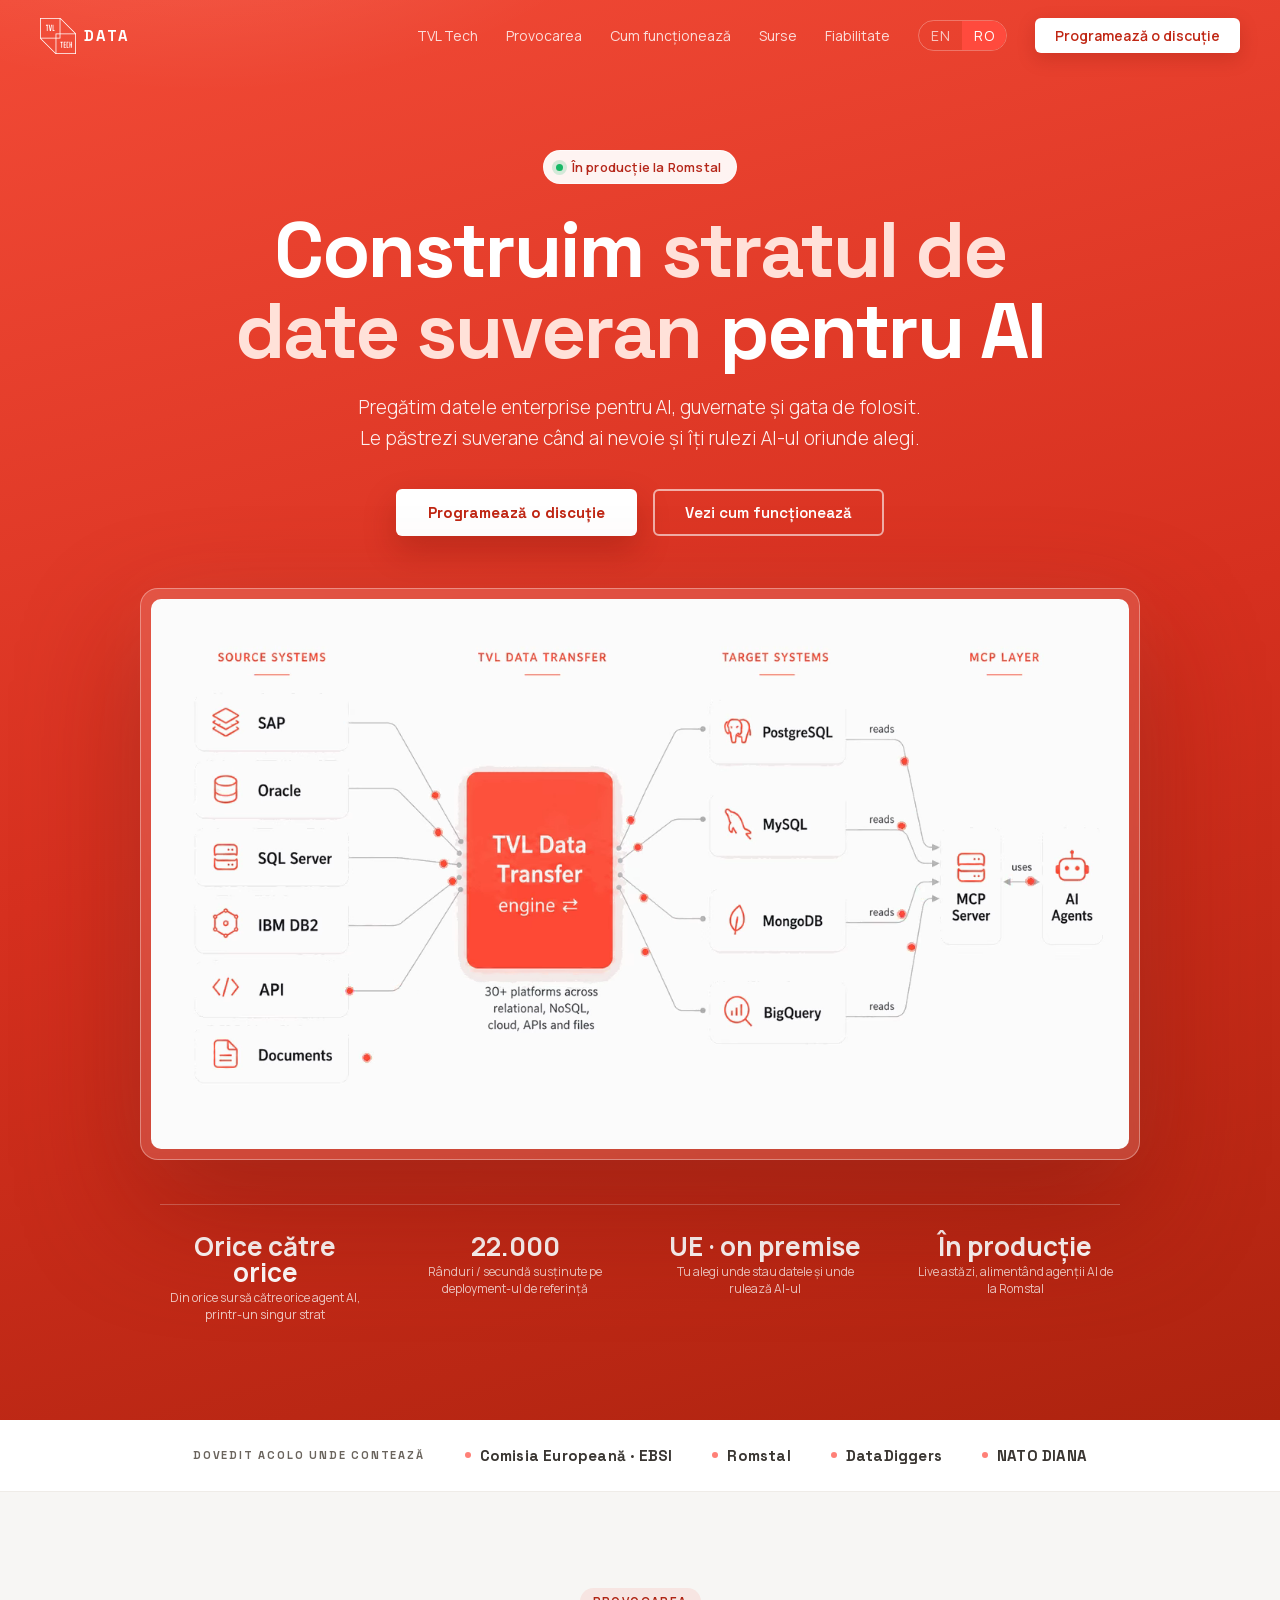
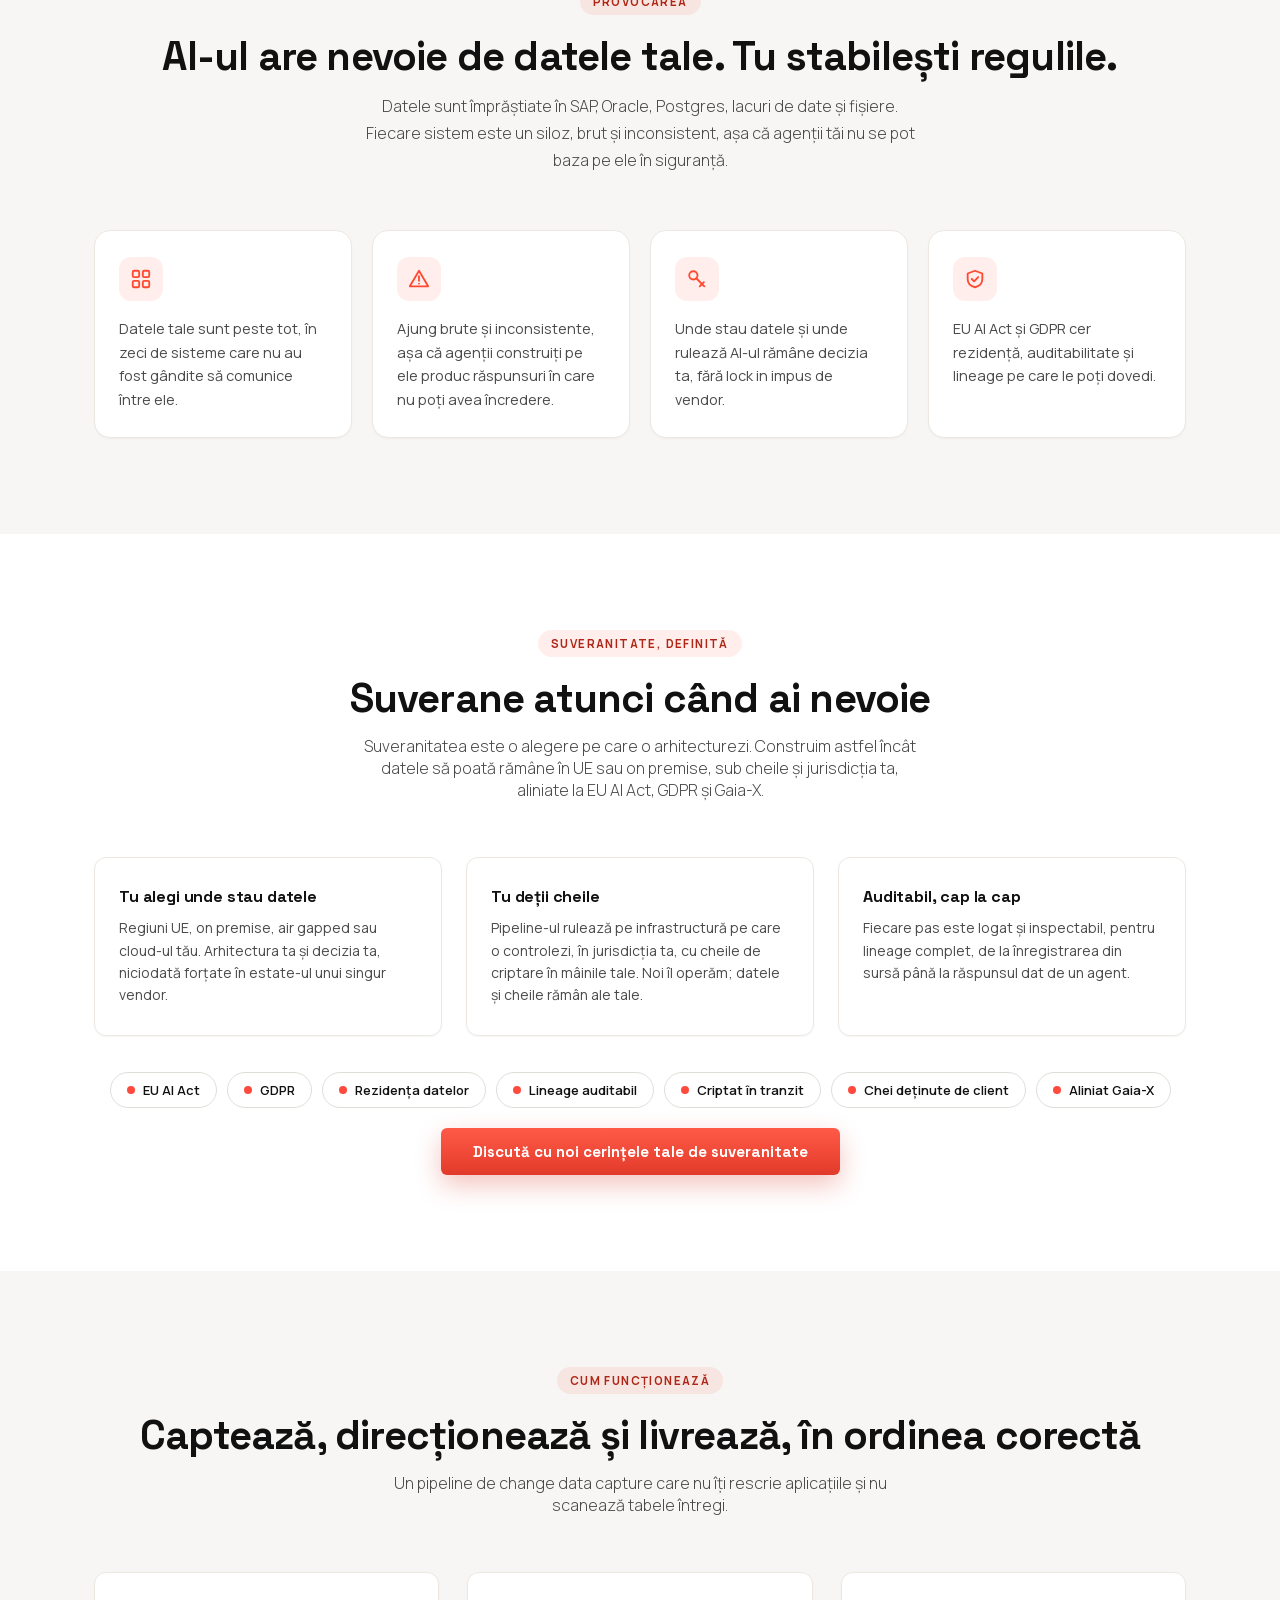
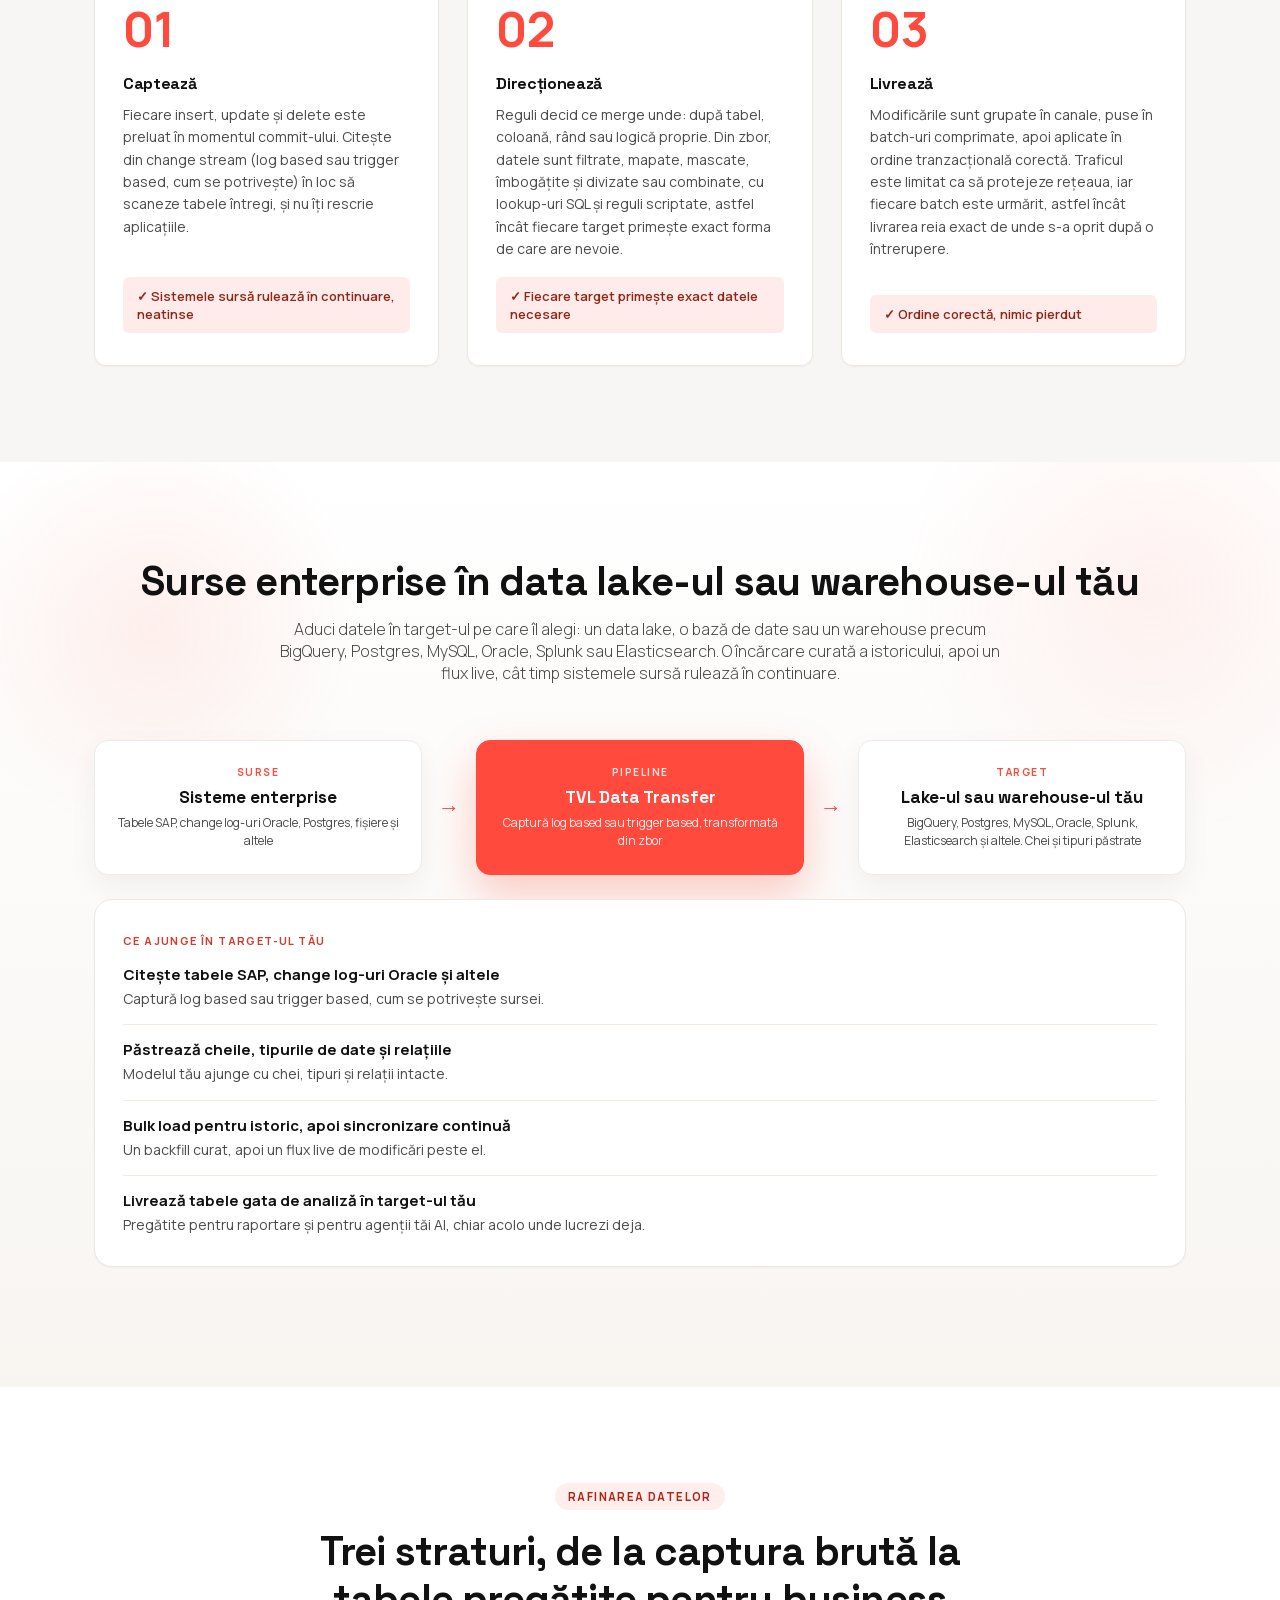
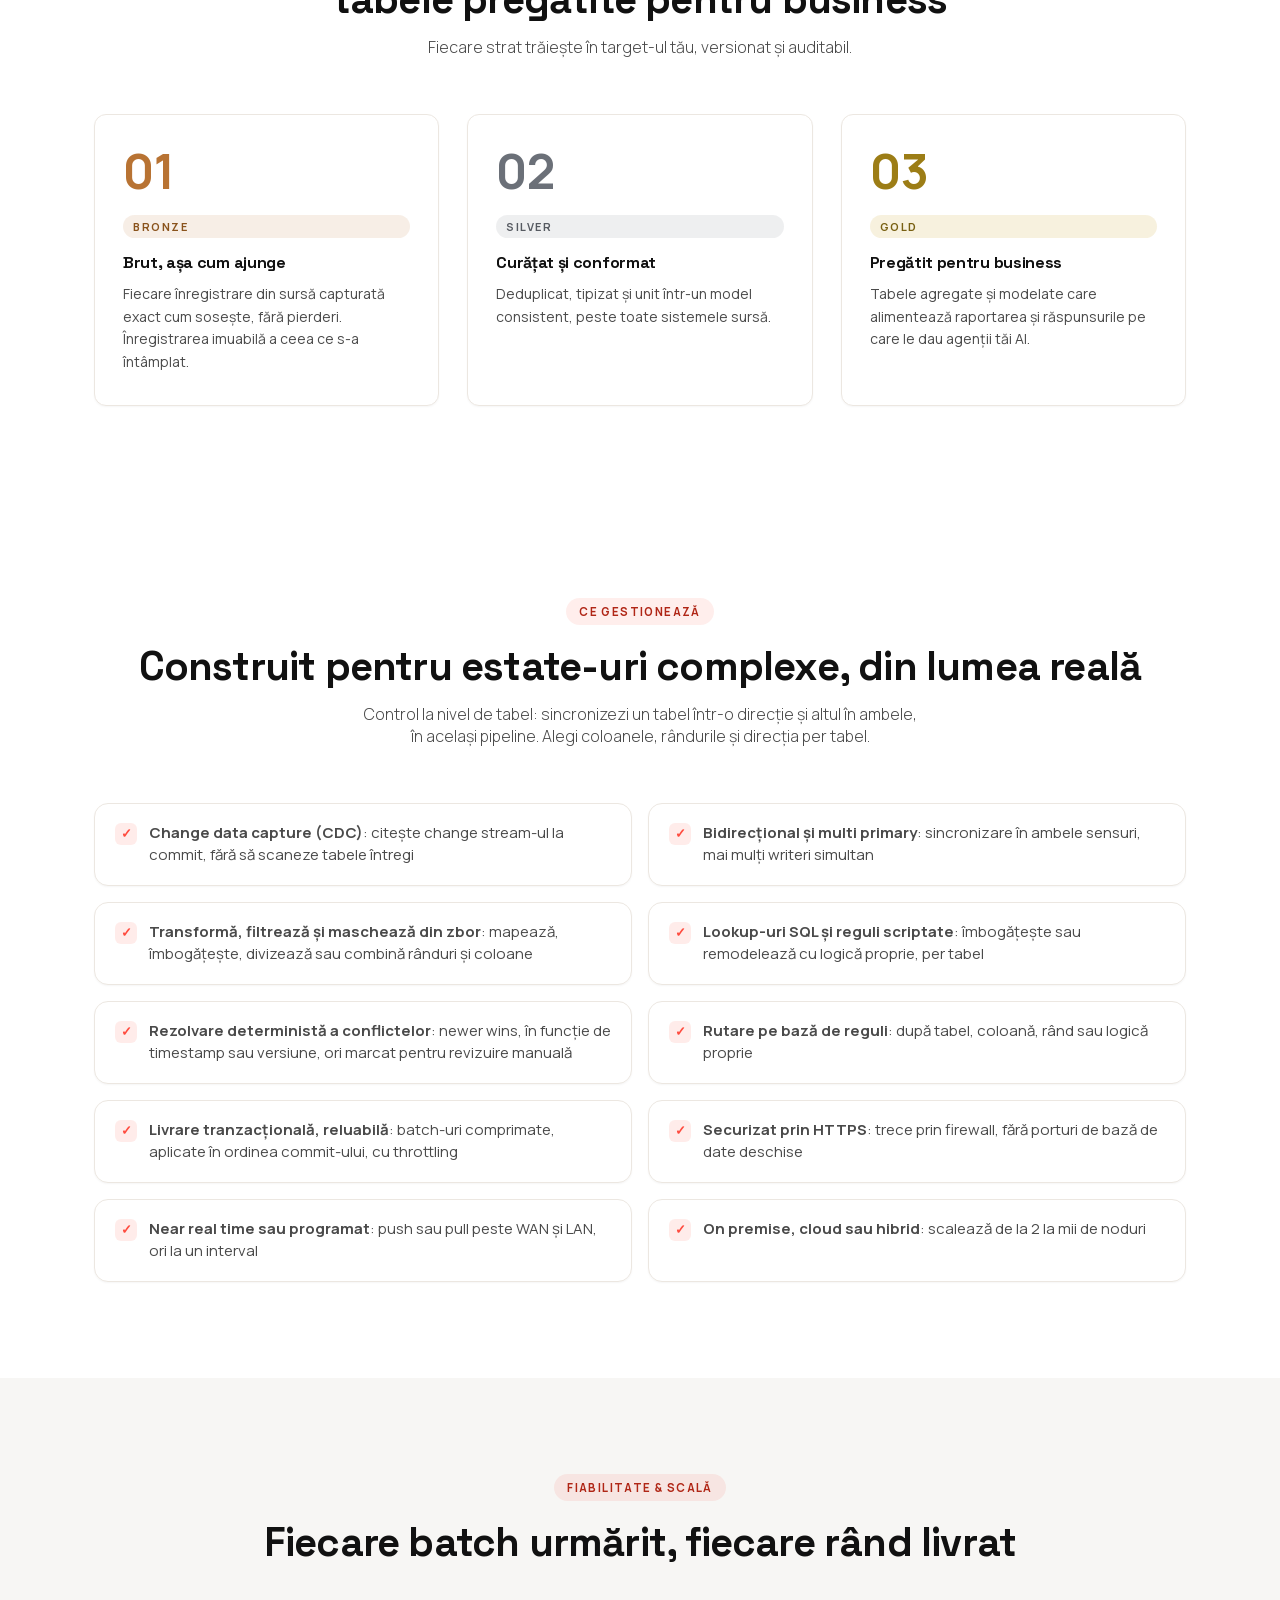
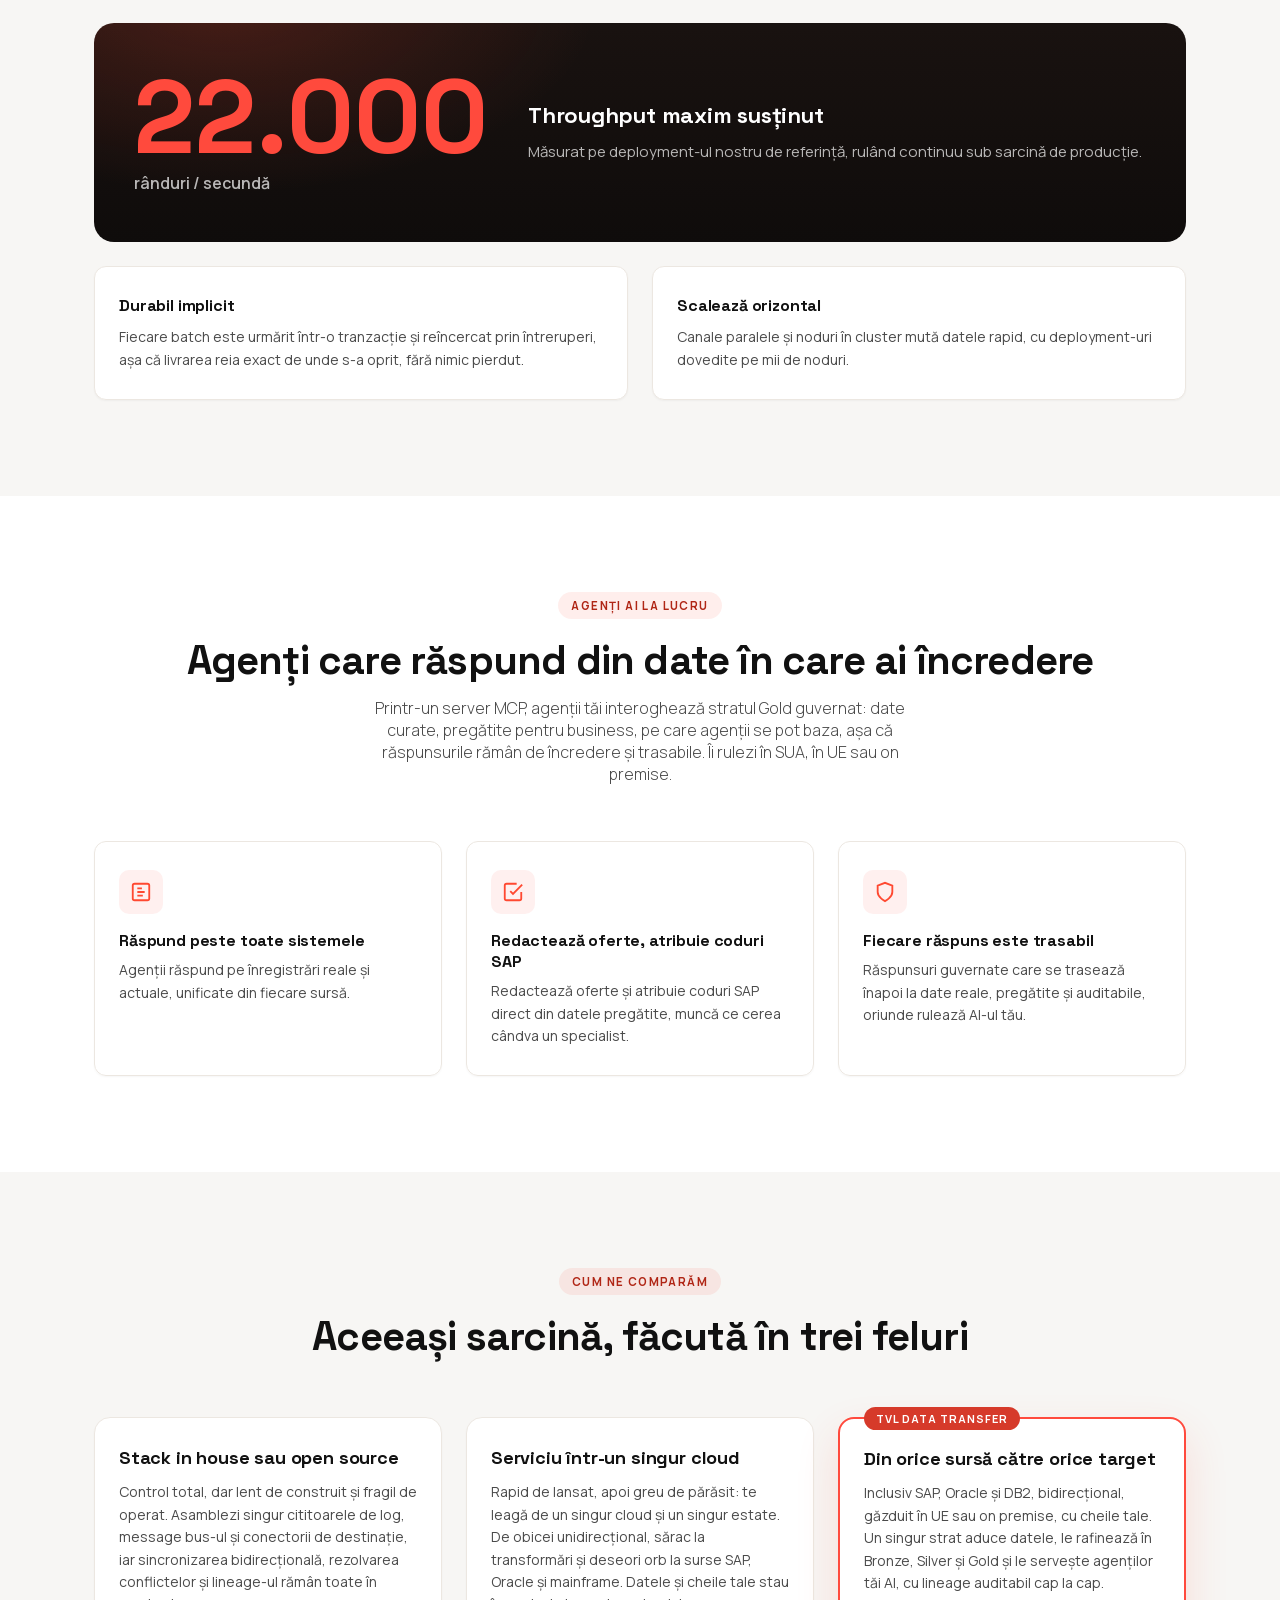
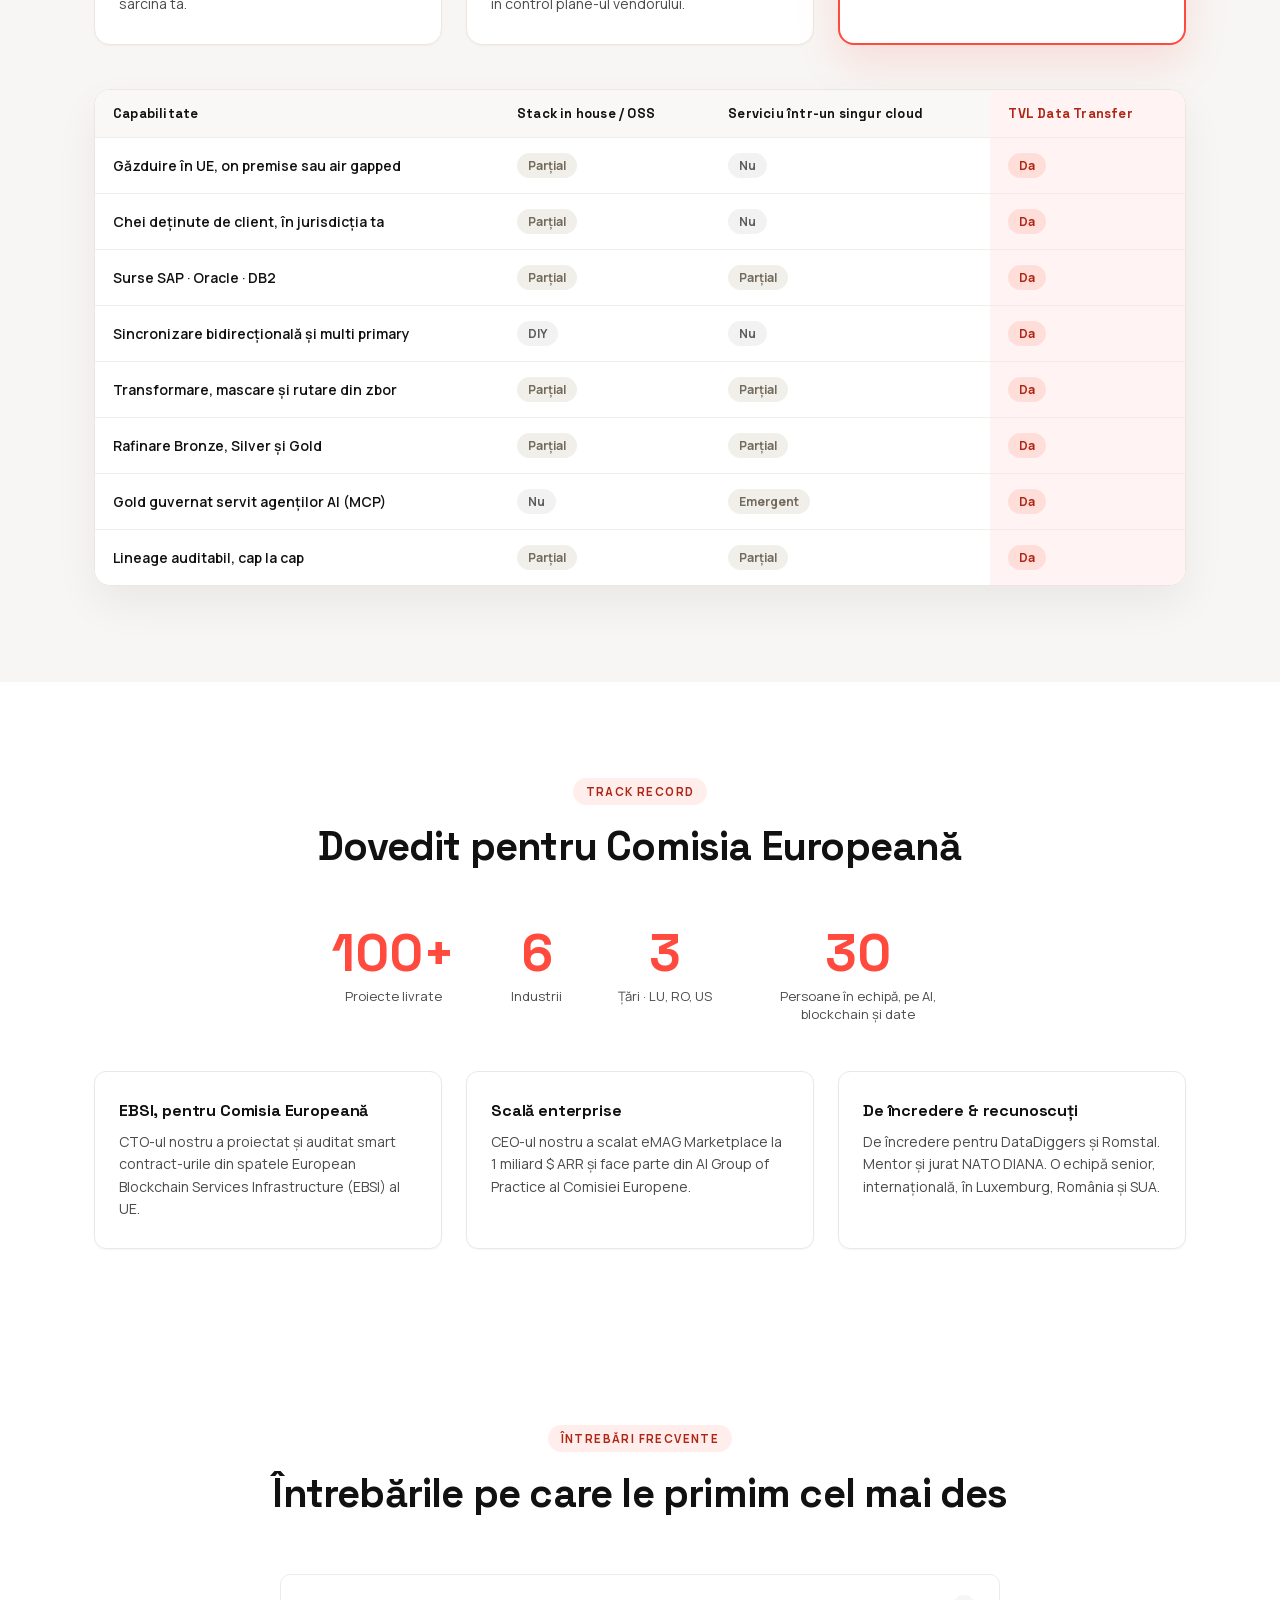
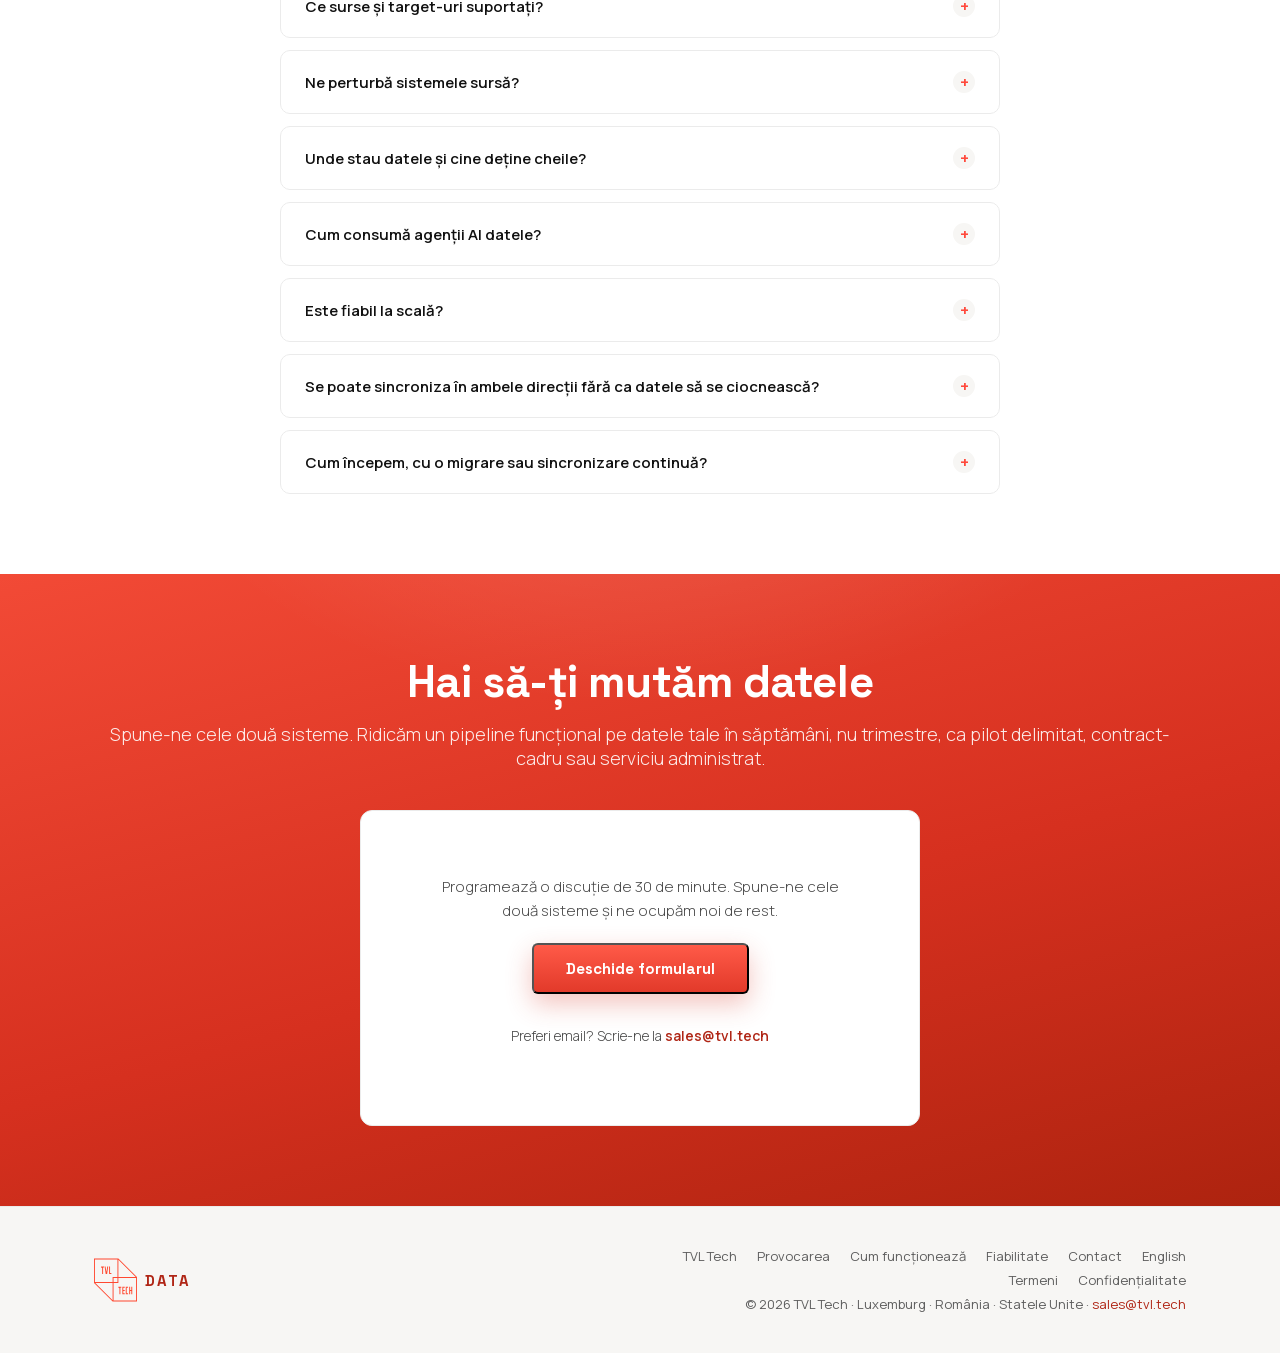
==== commit c8f77642: "Remove Romstal case study; contrast fixes (a11y 100) + click-to-load form (perf 100) - Remove the Ro" ====
--- a/ro/index.html
+++ b/ro/index.html
@@ -516,21 +516,6 @@
   </div>
 </section>
 
-<!-- ── STUDIU DE CAZ ── -->
-<section class="testimonial-strip" id="case-study">
-  <div class="testimonial-inner fade-in">
-    <div class="testimonial-header">
-      <span class="testimonial-kicker">Studiu de caz · În producție</span>
-      <h2>Romstal: date unificate pentru agenți AI</h2>
-      <img class="testimonial-logo" src="../images/romstal-logo.webp" alt="Romstal" loading="lazy" width="150" height="40">
-    </div>
-    <blockquote>
-      „OCR agentic direcționează produsele către agenți AI și le atribuie coduri SAP, alimentat de un data lake pe Google Cloud. Datele enterprise mutate într-un singur strat pregătit pentru AI, aducând ofertare mai rapidă la cost mai mic, oameni noi în vânzări care se acomodează repede și o singură sursă de date unificată pentru fiecare agent AI."
-    </blockquote>
-    <cite>Live în producție · Vertex AI · LangChain / LangGraph · Cloud Run</cite>
-  </div>
-</section>
-
 <!-- ── TRACK RECORD ── -->
 <section class="trainer" id="track-record">
   <div class="container">
@@ -641,8 +626,12 @@
       <h2>Hai să-ți mutăm datele</h2>
       <p>Spune-ne cele două sisteme. Ridicăm un pipeline funcțional pe datele tale în săptămâni, nu trimestre, ca pilot delimitat, contract-cadru sau serviciu administrat.</p>
       <div class="contact-form-wrap">
-        <!-- Formular izolat în /form.html și încărcat lazy: browserul aduce payload-ul reCAPTCHA/Pipedrive doar când iframe-ul se apropie de viewport, ținându-l în afara critical path-ului. -->
-        <iframe src="/form.html" loading="lazy" title="Formular de programare" style="width:100%;min-height:600px;border:0;display:block;"></iframe>
+        <!-- Facade click-to-load: formularul (și payload-ul reCAPTCHA/Pipedrive din /form.html) se încarcă doar când vizitatorul îl deschide, ținând tot JS-ul terț în afara paginii inițiale. -->
+        <div class="form-facade" id="form-facade">
+          <p>Programează o discuție de 30 de minute. Spune-ne cele două sisteme și ne ocupăm noi de rest.</p>
+          <button type="button" class="btn-primary" id="load-form-btn">Deschide formularul</button>
+        </div>
+        <iframe id="pd-iframe" data-src="/form.html" title="Formular de programare" style="width:100%;min-height:600px;border:0;display:none;"></iframe>
         <p style="margin-top:18px;font-size:14px;color:var(--text-sec);">Preferi email? Scrie-ne la <span id="emailLink" style="color:var(--red);cursor:pointer;font-weight:600;"></span></p>
       </div>
     </div>
--- a/index.css
+++ b/index.css
@@ -1965,3 +1965,31 @@
     .pain-card p{ font-size:14.5px; color:var(--text-sec); line-height:1.62; }
     @media (max-width:1024px){ .pain-grid{ grid-template-columns:repeat(2,1fr); } }
     @media (max-width:600px){ .pain-grid{ grid-template-columns:1fr; } }
+
+    /* ═══════════════════════════════════════════════════════
+       CONTRAST FIXES — WCAG AA on every small text (Lighthouse a11y 100)
+       Deep-red "ink" for small red text on light tints; keep bright coral
+       for large/hero elements. Darken muted greys and tier labels.
+       ═══════════════════════════════════════════════════════ */
+    :root{ --red-ink:#b02616; }
+    .cred-label{ color:#6a645d; }
+    .red-label{ color:var(--red-ink); }
+    .sov-table thead th.col-tvl{ color:var(--red-ink); }
+    .cap-yes{ color:var(--red-ink); }
+    .cap-no{ color:#5c5c5c; }
+    #emailLink, #emailLink2{ color:var(--red-ink) !important; }
+    footer .nav-logo-text{ color:var(--red-ink); }
+    nav.scrolled .nav-logo-text{ color:var(--red-ink); }
+    .tier-bronze .tier-badge{ color:#8a531c; }
+    .tier-silver .tier-badge{ color:#565a61; }
+    .tier-gold .tier-badge{ color:#786012; }
+    .step-card.tier-silver .step-num{ color:#6b7078; }
+    .step-card.tier-gold .step-num{ color:#9c7d16; }
+    .testimonial-strip{ background:#c22b17; }
+    .testimonial-kicker{ color:#ffffff; }
+    .testimonial-inner blockquote{ color:#ffffff; }
+    .testimonial-inner cite{ color:#ffe1d9; }
+
+    /* ── Booking-form facade (click-to-load keeps third-party JS off load) ── */
+    .form-facade{ text-align:center; padding:24px 10px 14px; }
+    .form-facade p{ color:var(--text-sec); font-size:15px; line-height:1.6; max-width:46ch; margin:0 auto 20px; }
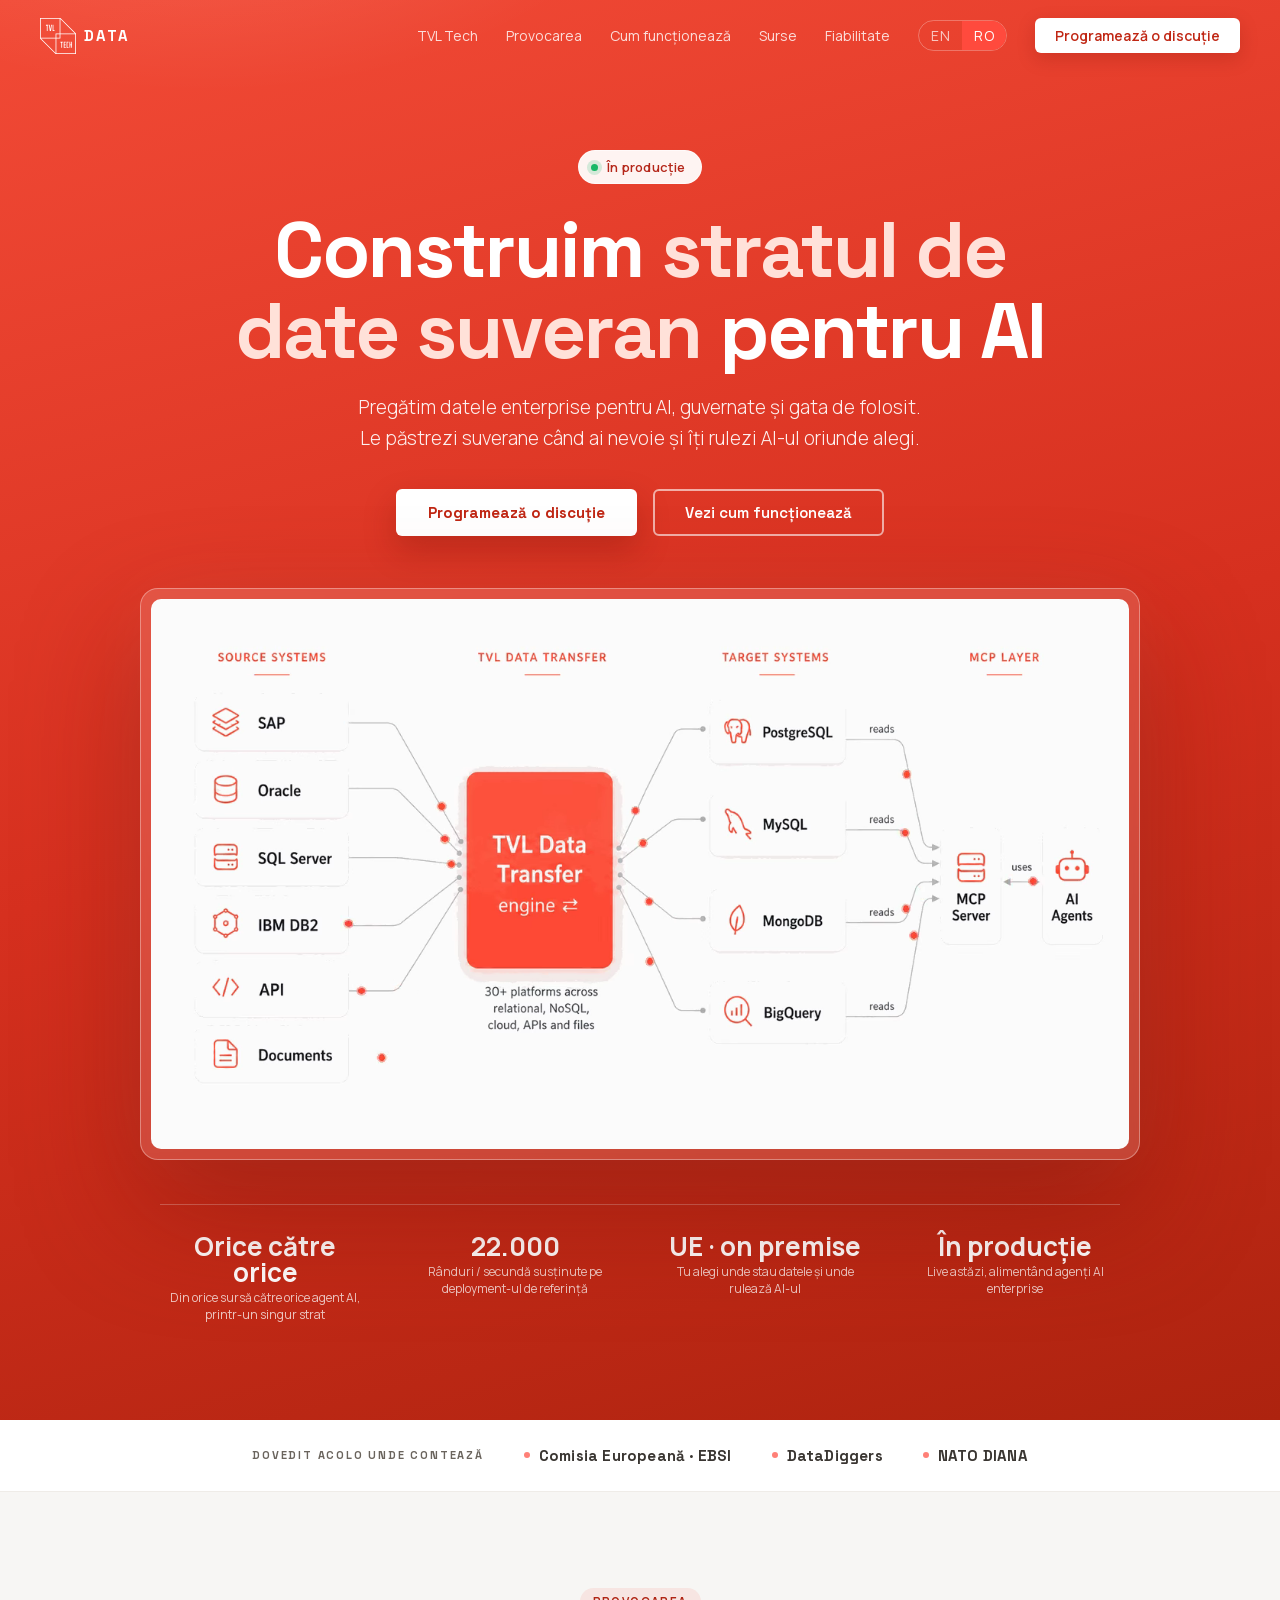
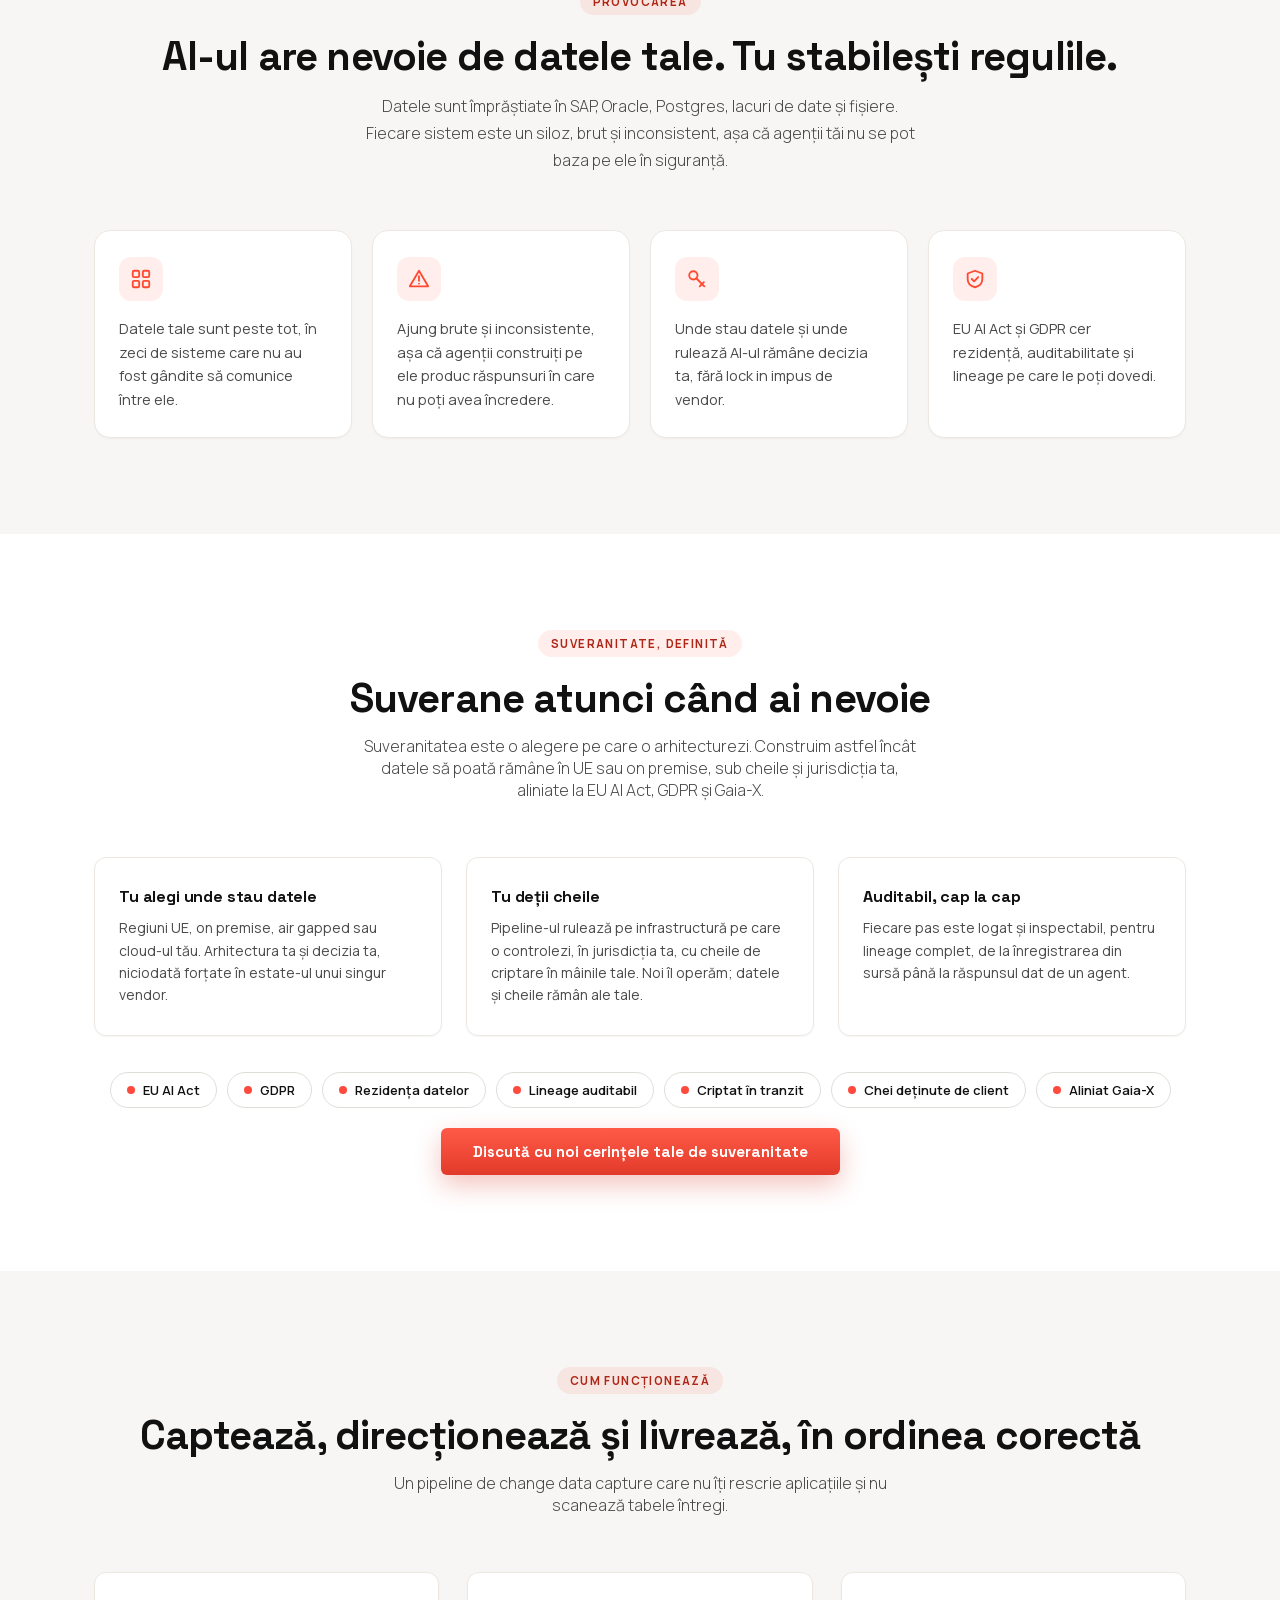
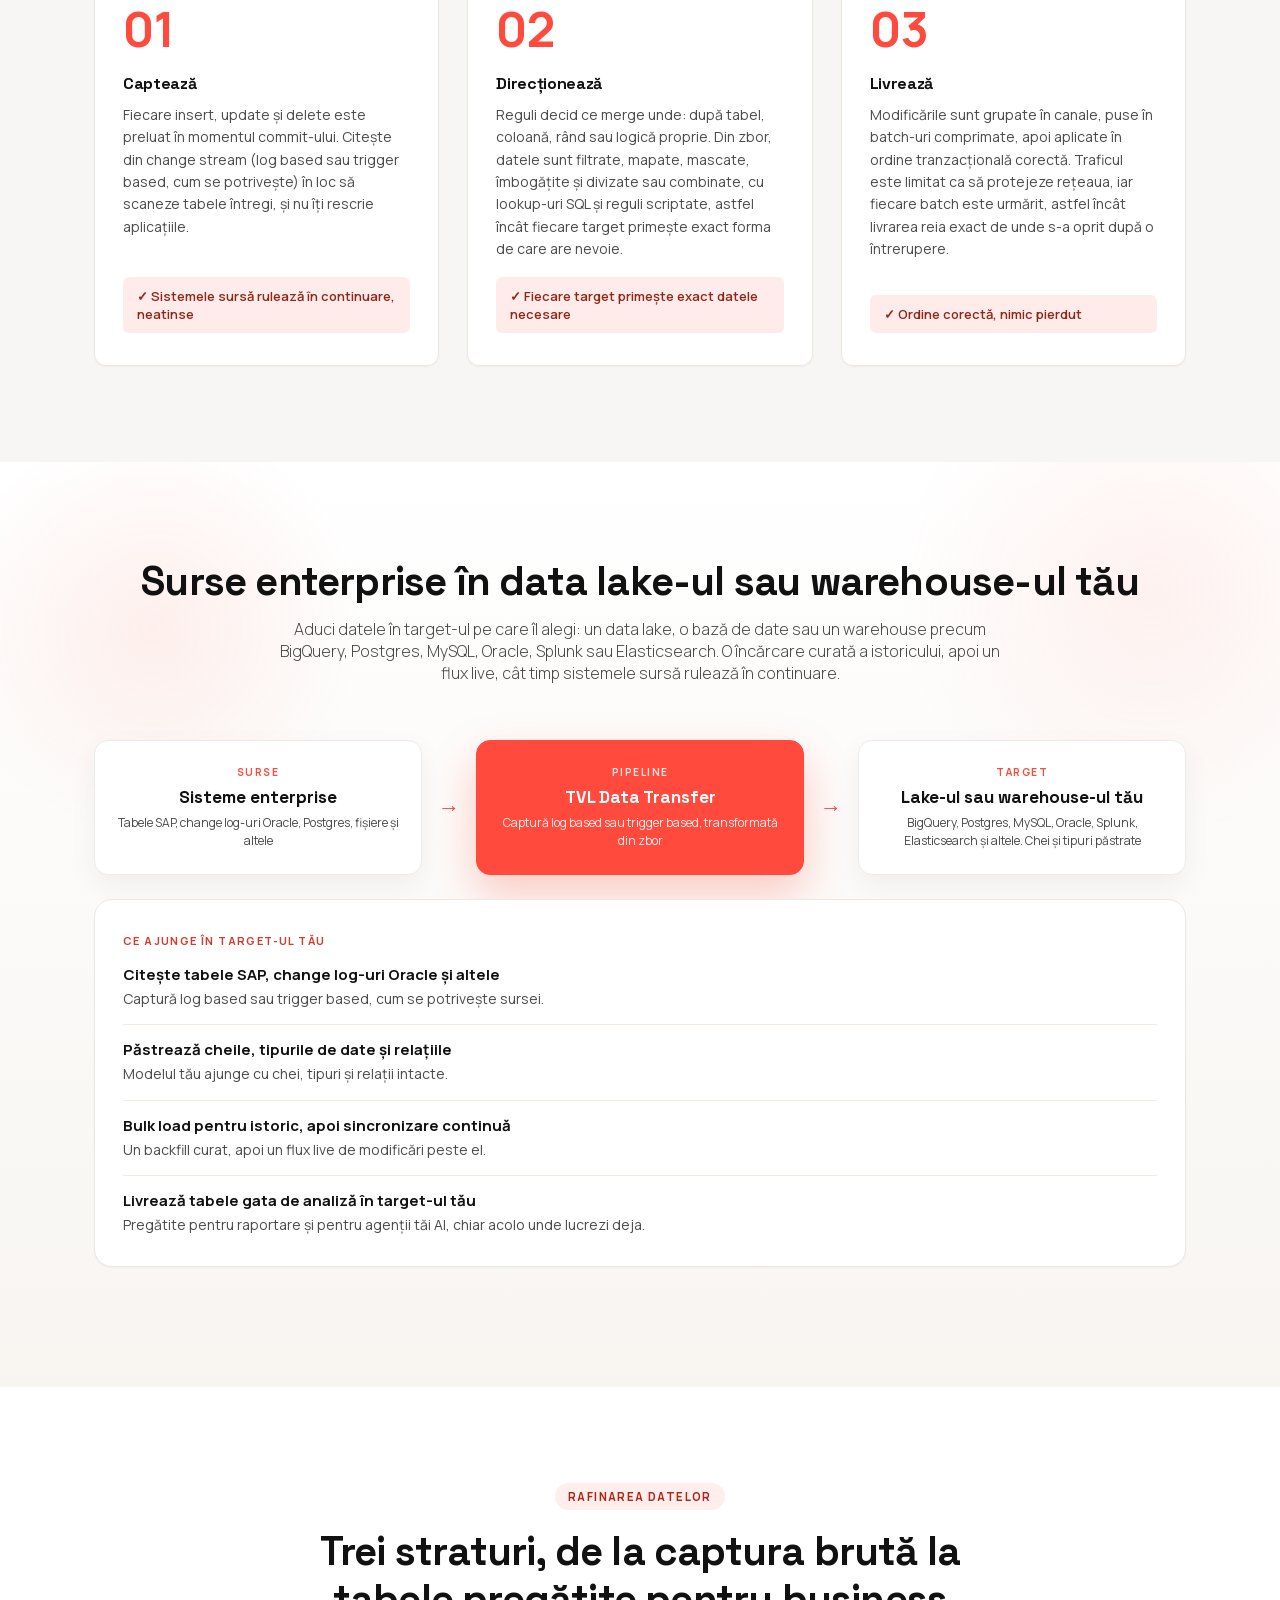
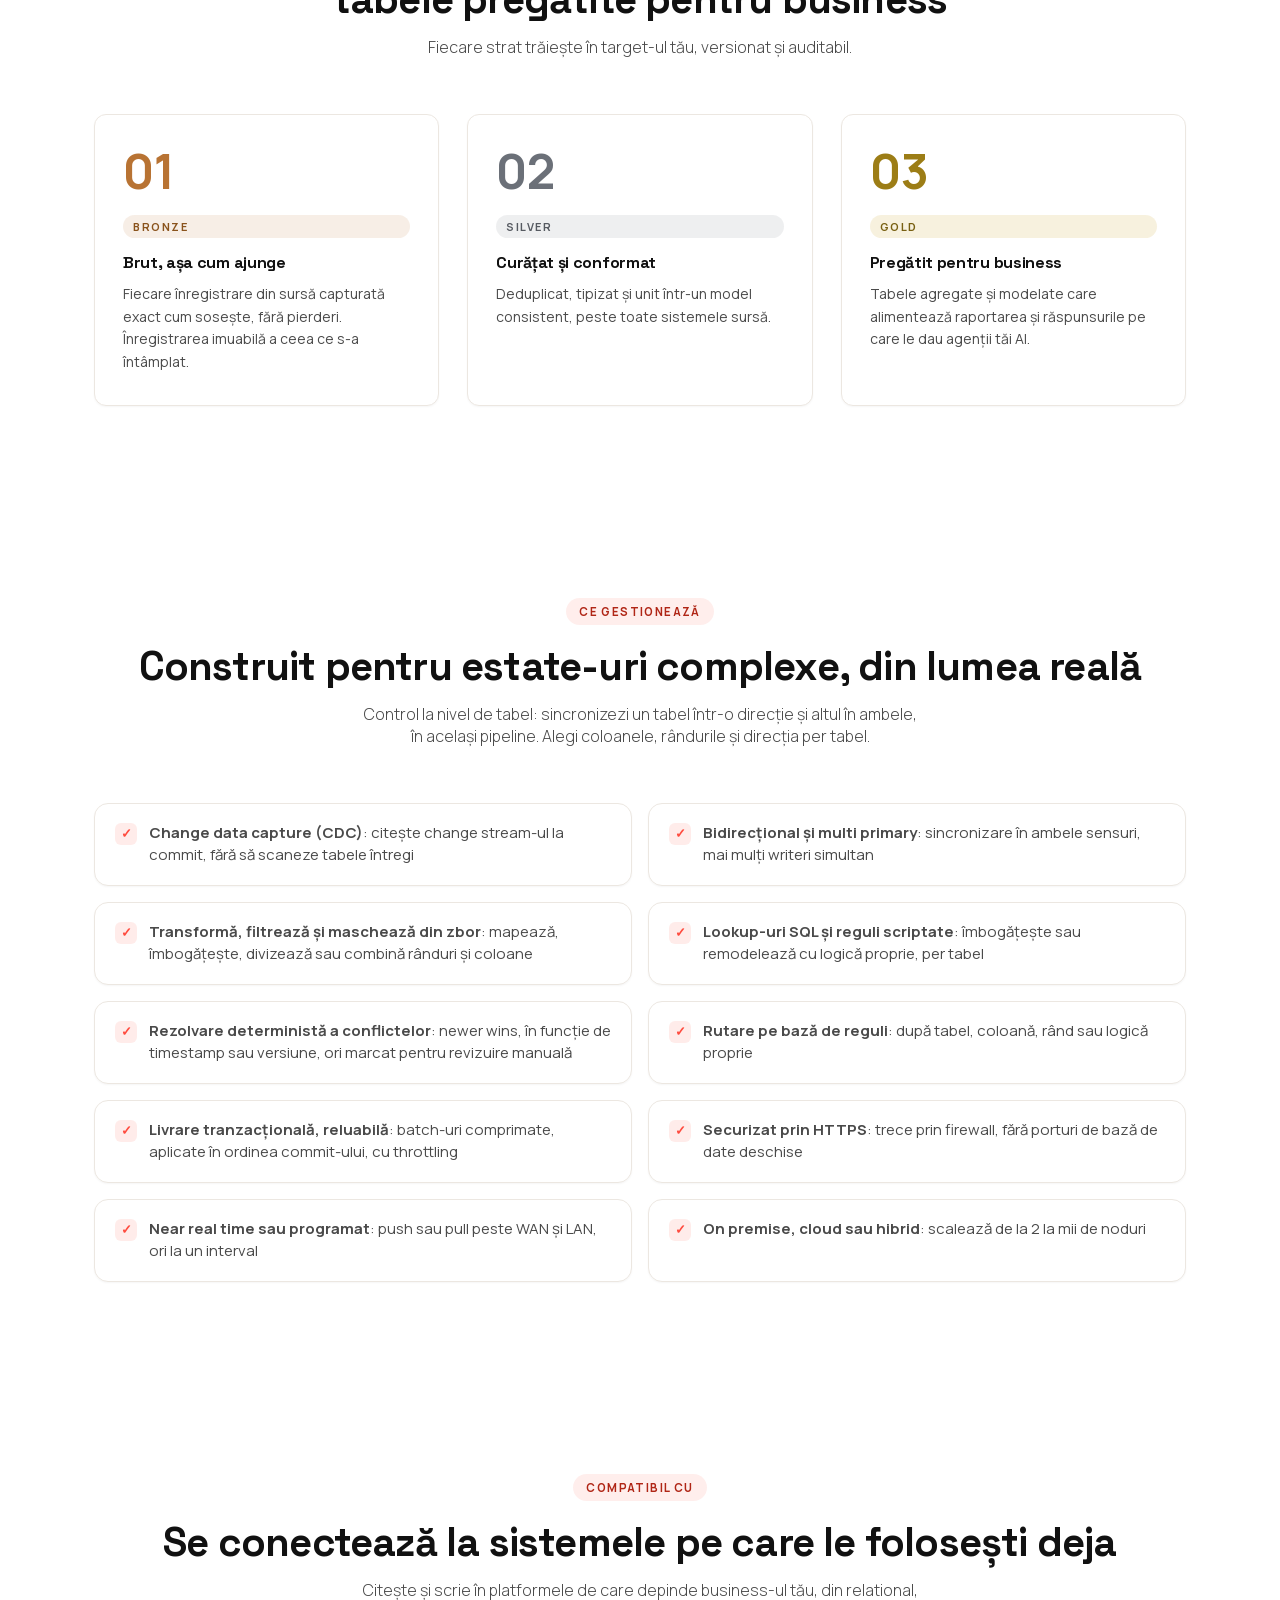
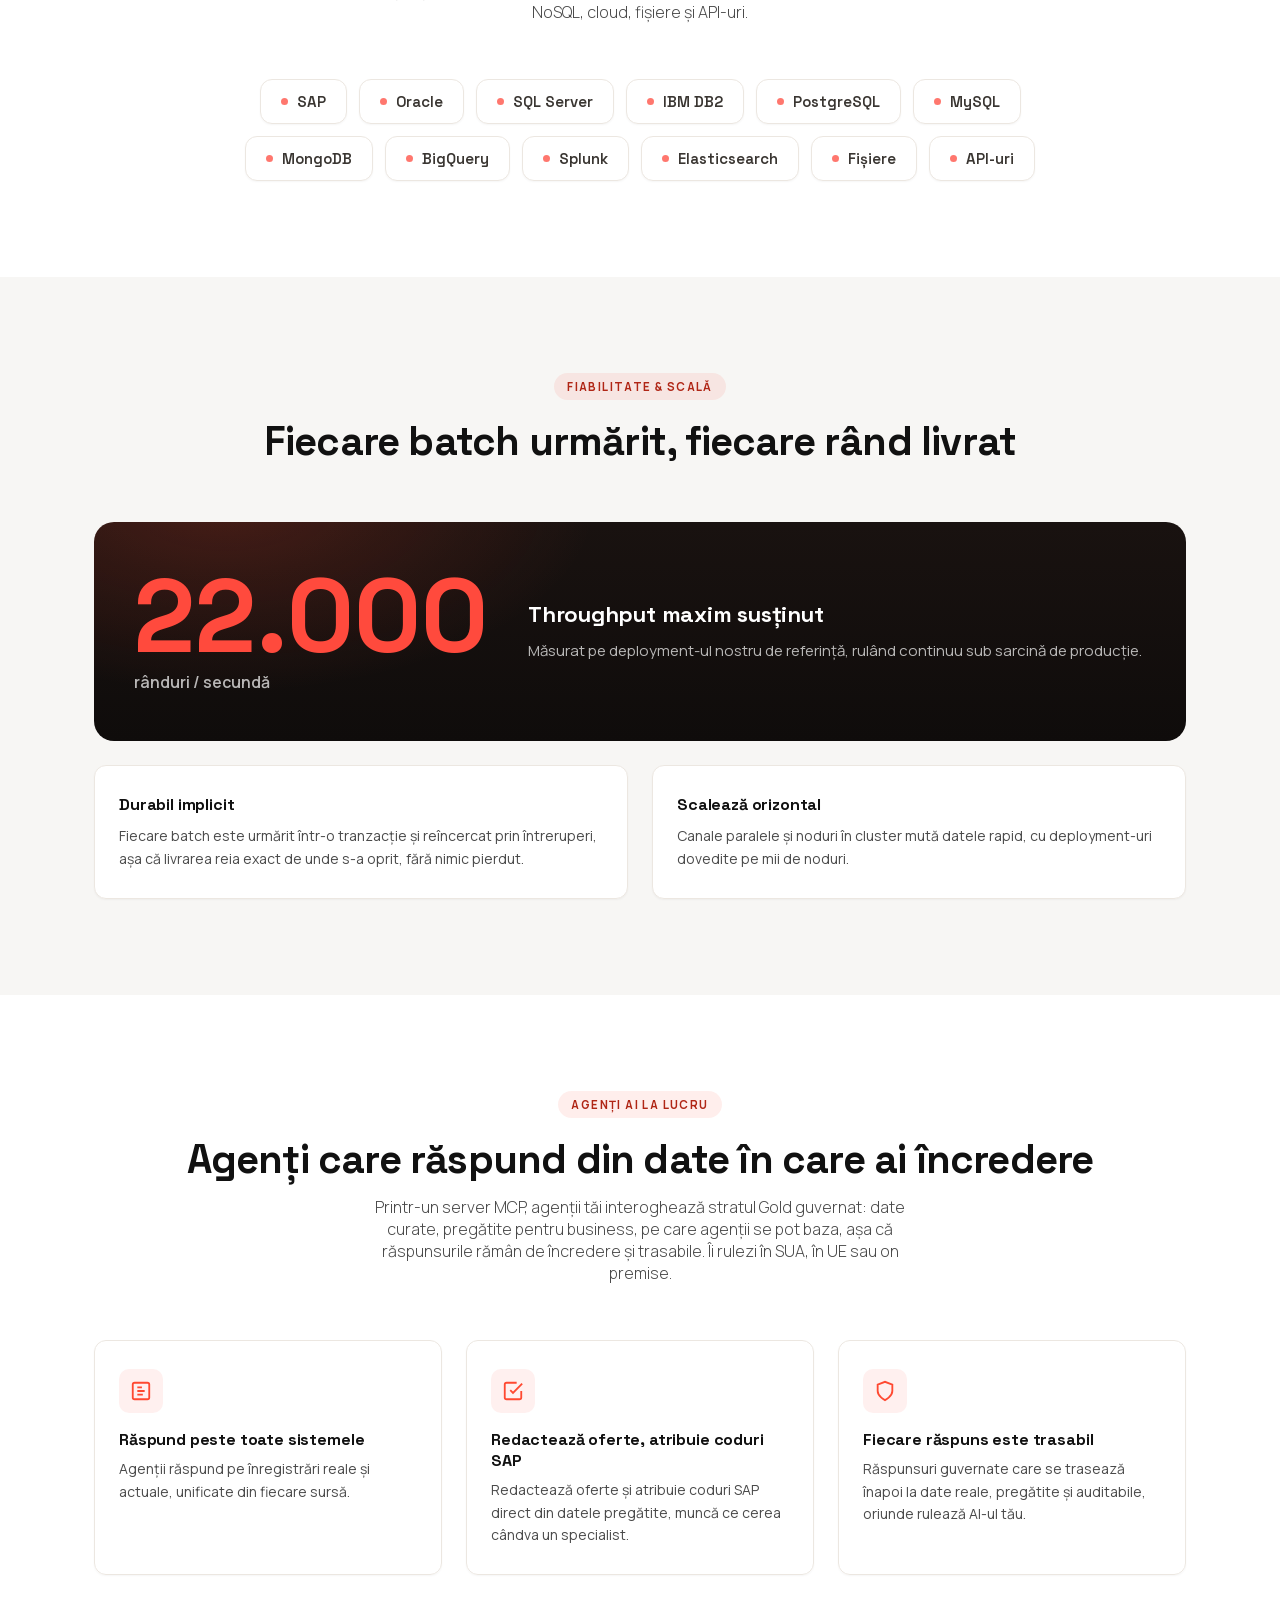
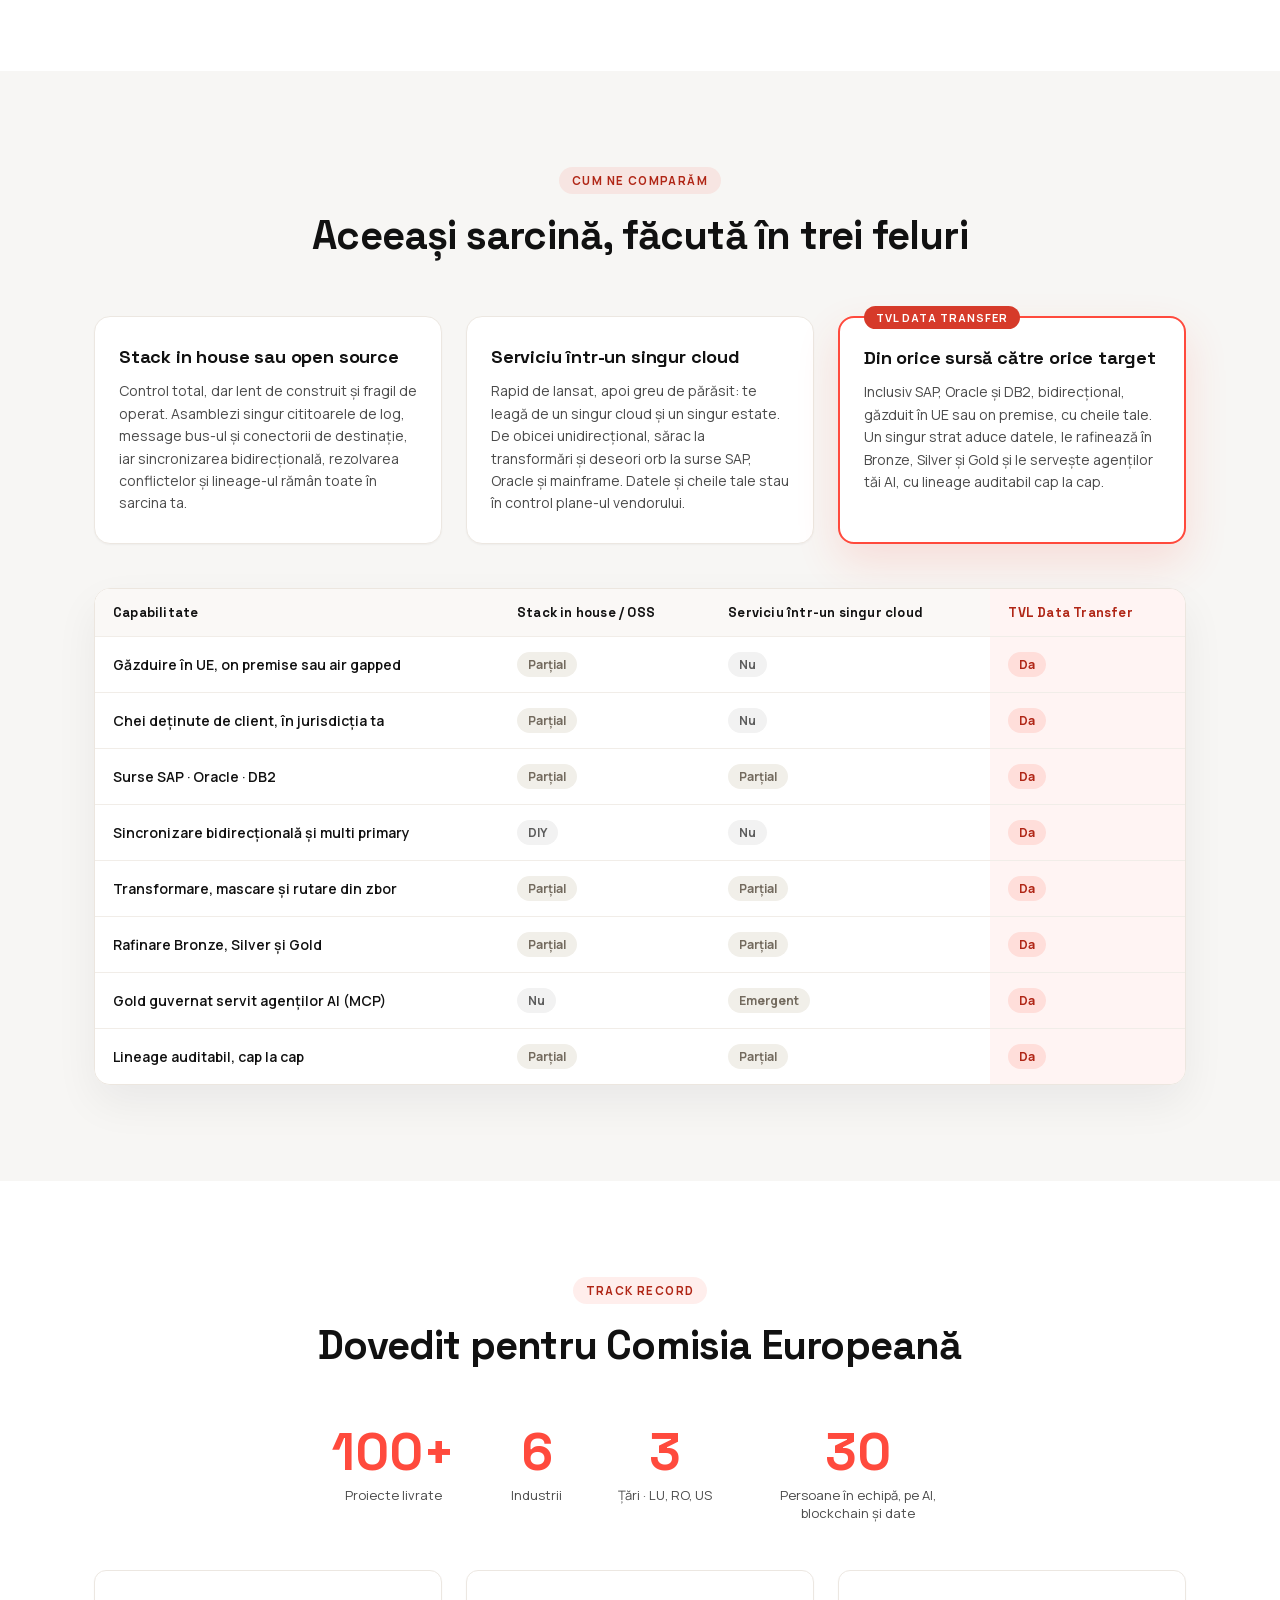
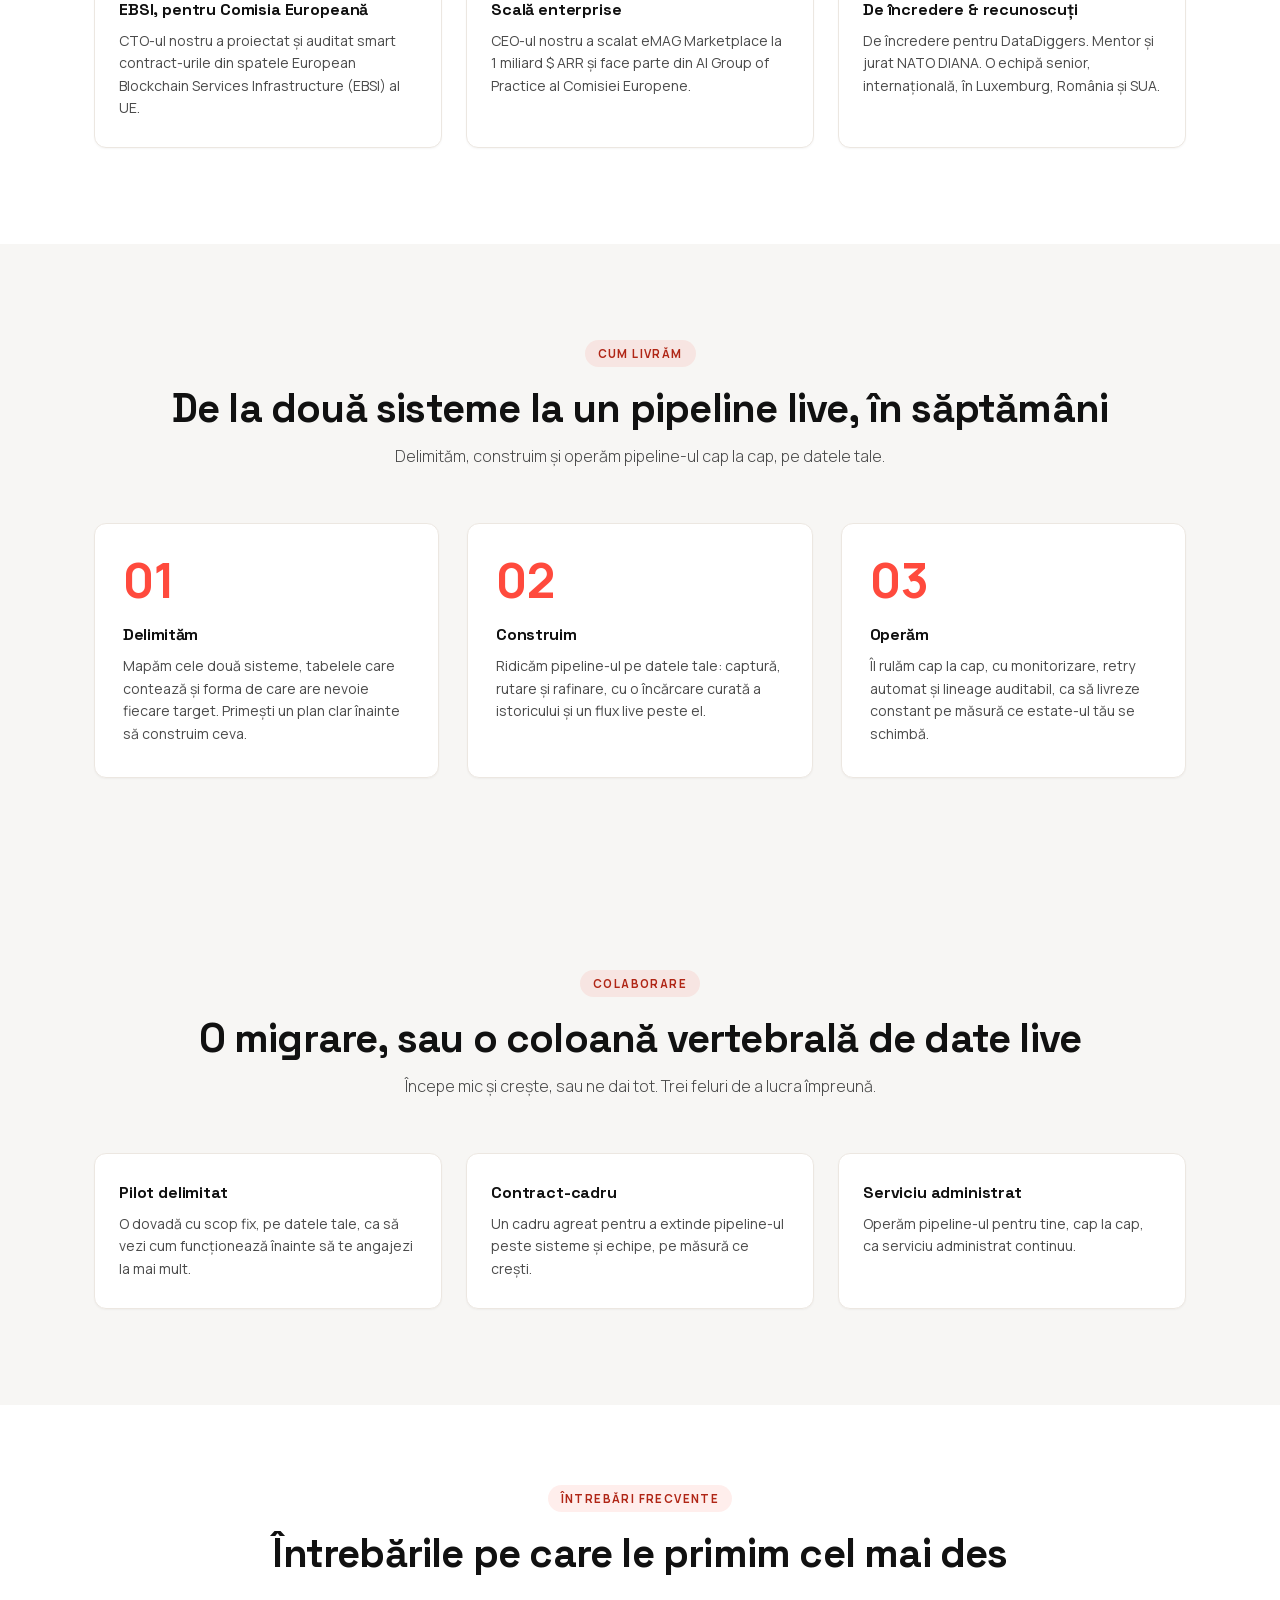
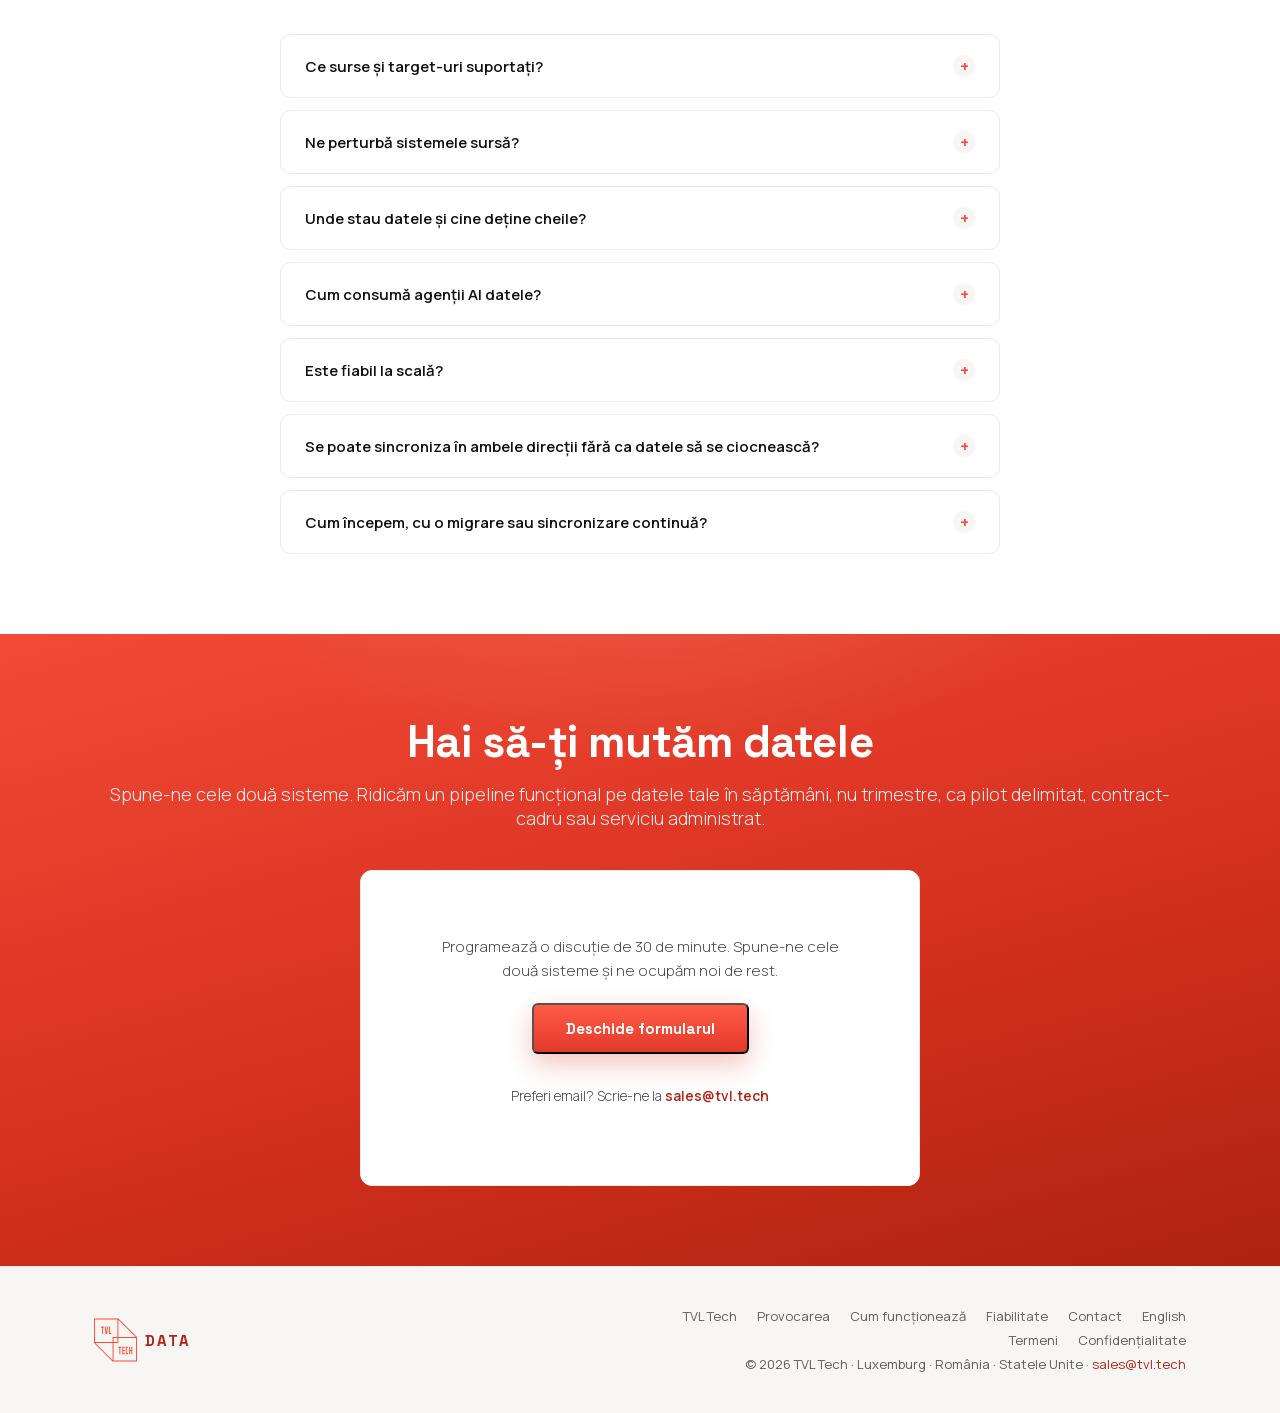
==== commit 89280a53: "Add Works-with, Scope→Build→Operate, and Engage sections; keep "In production" pill - New content (g" ====
--- a/ro/index.html
+++ b/ro/index.html
@@ -151,7 +151,7 @@
 <!-- ── HERO ── -->
 <section class="hero">
   <div class="hero-content">
-    <div class="hero-pill"><span class="dot"></span>În producție la Romstal</div>
+    <div class="hero-pill"><span class="dot"></span>În producție</div>
     <div class="hero-label">Suveranitatea datelor · AI · TVL Tech</div>
     <h1>Construim <span>stratul de date suveran</span> pentru AI</h1>
     <p>Pregătim datele enterprise pentru AI, guvernate și gata de folosit.<br>Le păstrezi suverane când ai nevoie și îți rulezi AI-ul oriunde alegi.</p>
@@ -181,7 +181,7 @@
       </div>
       <div class="hero-stat">
         <div class="num">În producție</div>
-        <div class="lbl">Live astăzi, alimentând agenții AI de la Romstal</div>
+        <div class="lbl">Live astăzi, alimentând agenți AI enterprise</div>
       </div>
     </div>
   </div>
@@ -192,7 +192,6 @@
   <div class="container">
     <span class="cred-label">Dovedit acolo unde contează</span>
     <span class="cred-item">Comisia Europeană · EBSI</span>
-    <span class="cred-item">Romstal</span>
     <span class="cred-item">DataDiggers</span>
     <span class="cred-item">NATO DIANA</span>
   </div>
@@ -399,6 +398,31 @@
       <div class="capability-item"><span class="cap-check">✓</span><span><strong>Securizat prin HTTPS</strong>: trece prin firewall, fără porturi de bază de date deschise</span></div>
       <div class="capability-item"><span class="cap-check">✓</span><span><strong>Near real time sau programat</strong>: push sau pull peste WAN și LAN, ori la un interval</span></div>
       <div class="capability-item"><span class="cap-check">✓</span><span><strong>On premise, cloud sau hibrid</strong>: scalează de la 2 la mii de noduri</span></div>
+    </div>
+  </div>
+</section>
+
+<!-- ── COMPATIBIL CU ── -->
+<section class="cum" id="works-with" style="background:#fff;">
+  <div class="container">
+    <div class="section-title-center fade-in">
+      <span class="red-label">Compatibil cu</span>
+      <h2 class="section-h2">Se conectează la sistemele pe care le folosești deja</h2>
+      <p>Citește și scrie în platformele de care depinde business-ul tău, din relational, NoSQL, cloud, fișiere și API-uri.</p>
+    </div>
+    <div class="logo-grid fade-in">
+      <span class="logo-chip">SAP</span>
+      <span class="logo-chip">Oracle</span>
+      <span class="logo-chip">SQL Server</span>
+      <span class="logo-chip">IBM DB2</span>
+      <span class="logo-chip">PostgreSQL</span>
+      <span class="logo-chip">MySQL</span>
+      <span class="logo-chip">MongoDB</span>
+      <span class="logo-chip">BigQuery</span>
+      <span class="logo-chip">Splunk</span>
+      <span class="logo-chip">Elasticsearch</span>
+      <span class="logo-chip">Fișiere</span>
+      <span class="logo-chip">API-uri</span>
     </div>
   </div>
 </section>
@@ -552,7 +576,60 @@
       </div>
       <div class="urgenta-card fade-in">
         <h3>De încredere &amp; recunoscuți</h3>
-        <p>De încredere pentru DataDiggers și Romstal. Mentor și jurat NATO DIANA. O echipă senior, internațională, în Luxemburg, România și SUA.</p>
+        <p>De încredere pentru DataDiggers. Mentor și jurat NATO DIANA. O echipă senior, internațională, în Luxemburg, România și SUA.</p>
+      </div>
+    </div>
+  </div>
+</section>
+
+<!-- ── CUM LIVRĂM (proces) ── -->
+<section class="cum" id="process" style="background:var(--light-bg);">
+  <div class="container">
+    <div class="section-title-center fade-in">
+      <span class="red-label">Cum livrăm</span>
+      <h2 class="section-h2">De la două sisteme la un pipeline live, în săptămâni</h2>
+      <p>Delimităm, construim și operăm pipeline-ul cap la cap, pe datele tale.</p>
+    </div>
+    <div class="steps-grid">
+      <div class="step-card fade-in">
+        <div class="step-num">01</div>
+        <h3>Delimităm</h3>
+        <p>Mapăm cele două sisteme, tabelele care contează și forma de care are nevoie fiecare target. Primești un plan clar înainte să construim ceva.</p>
+      </div>
+      <div class="step-card fade-in">
+        <div class="step-num">02</div>
+        <h3>Construim</h3>
+        <p>Ridicăm pipeline-ul pe datele tale: captură, rutare și rafinare, cu o încărcare curată a istoricului și un flux live peste el.</p>
+      </div>
+      <div class="step-card fade-in">
+        <div class="step-num">03</div>
+        <h3>Operăm</h3>
+        <p>Îl rulăm cap la cap, cu monitorizare, retry automat și lineage auditabil, ca să livreze constant pe măsură ce estate-ul tău se schimbă.</p>
+      </div>
+    </div>
+  </div>
+</section>
+
+<!-- ── CUM COLABORĂM ── -->
+<section class="de-ce" id="engage">
+  <div class="container">
+    <div class="section-title-center fade-in">
+      <span class="red-label">Colaborare</span>
+      <h2 class="section-h2">O migrare, sau o coloană vertebrală de date live</h2>
+      <p>Începe mic și crește, sau ne dai tot. Trei feluri de a lucra împreună.</p>
+    </div>
+    <div class="urgenta-grid">
+      <div class="urgenta-card fade-in">
+        <h3>Pilot delimitat</h3>
+        <p>O dovadă cu scop fix, pe datele tale, ca să vezi cum funcționează înainte să te angajezi la mai mult.</p>
+      </div>
+      <div class="urgenta-card fade-in">
+        <h3>Contract-cadru</h3>
+        <p>Un cadru agreat pentru a extinde pipeline-ul peste sisteme și echipe, pe măsură ce crești.</p>
+      </div>
+      <div class="urgenta-card fade-in">
+        <h3>Serviciu administrat</h3>
+        <p>Operăm pipeline-ul pentru tine, cap la cap, ca serviciu administrat continuu.</p>
       </div>
     </div>
   </div>
--- a/index.css
+++ b/index.css
@@ -1993,3 +1993,19 @@
     /* ── Booking-form facade (click-to-load keeps third-party JS off load) ── */
     .form-facade{ text-align:center; padding:24px 10px 14px; }
     .form-facade p{ color:var(--text-sec); font-size:15px; line-height:1.6; max-width:46ch; margin:0 auto 20px; }
+
+    /* ── WORKS-WITH integrations grid ── */
+    .logo-grid{
+      display:flex; flex-wrap:wrap; gap:12px; justify-content:center;
+      max-width:880px; margin:44px auto 0;
+    }
+    .logo-chip{
+      display:inline-flex; align-items:center; gap:9px;
+      padding:12px 20px; border-radius:12px;
+      background:#fff; border:1px solid #ece7e1;
+      box-shadow:0 1px 2px rgba(17,12,11,0.04);
+      font-family:var(--font-display); font-weight:600; font-size:15px; color:#3a3632;
+      transition:transform .2s ease, border-color .2s ease, box-shadow .2s ease;
+    }
+    .logo-chip::before{ content:''; width:7px; height:7px; border-radius:50%; background:var(--red); opacity:.75; }
+    .logo-chip:hover{ transform:translateY(-2px); border-color:#e3dcd4; box-shadow:0 10px 24px rgba(17,12,11,0.08); }
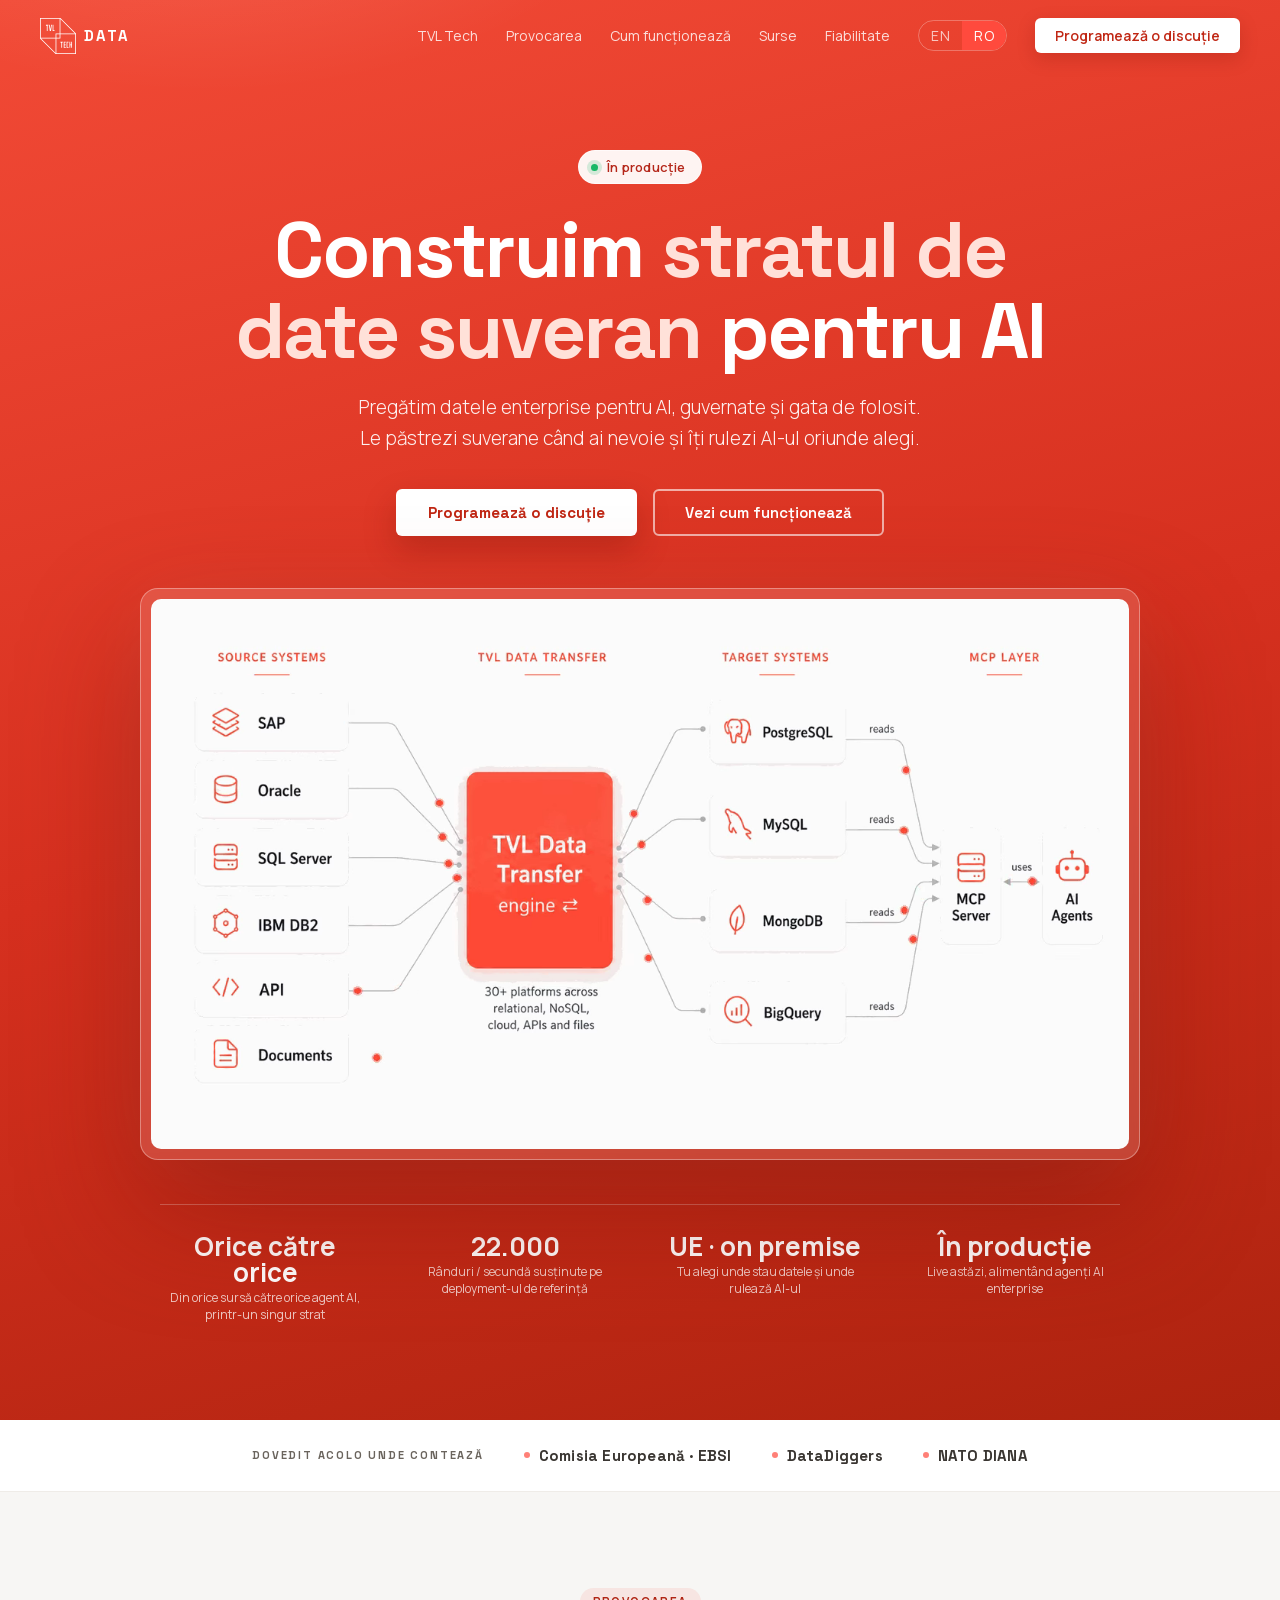
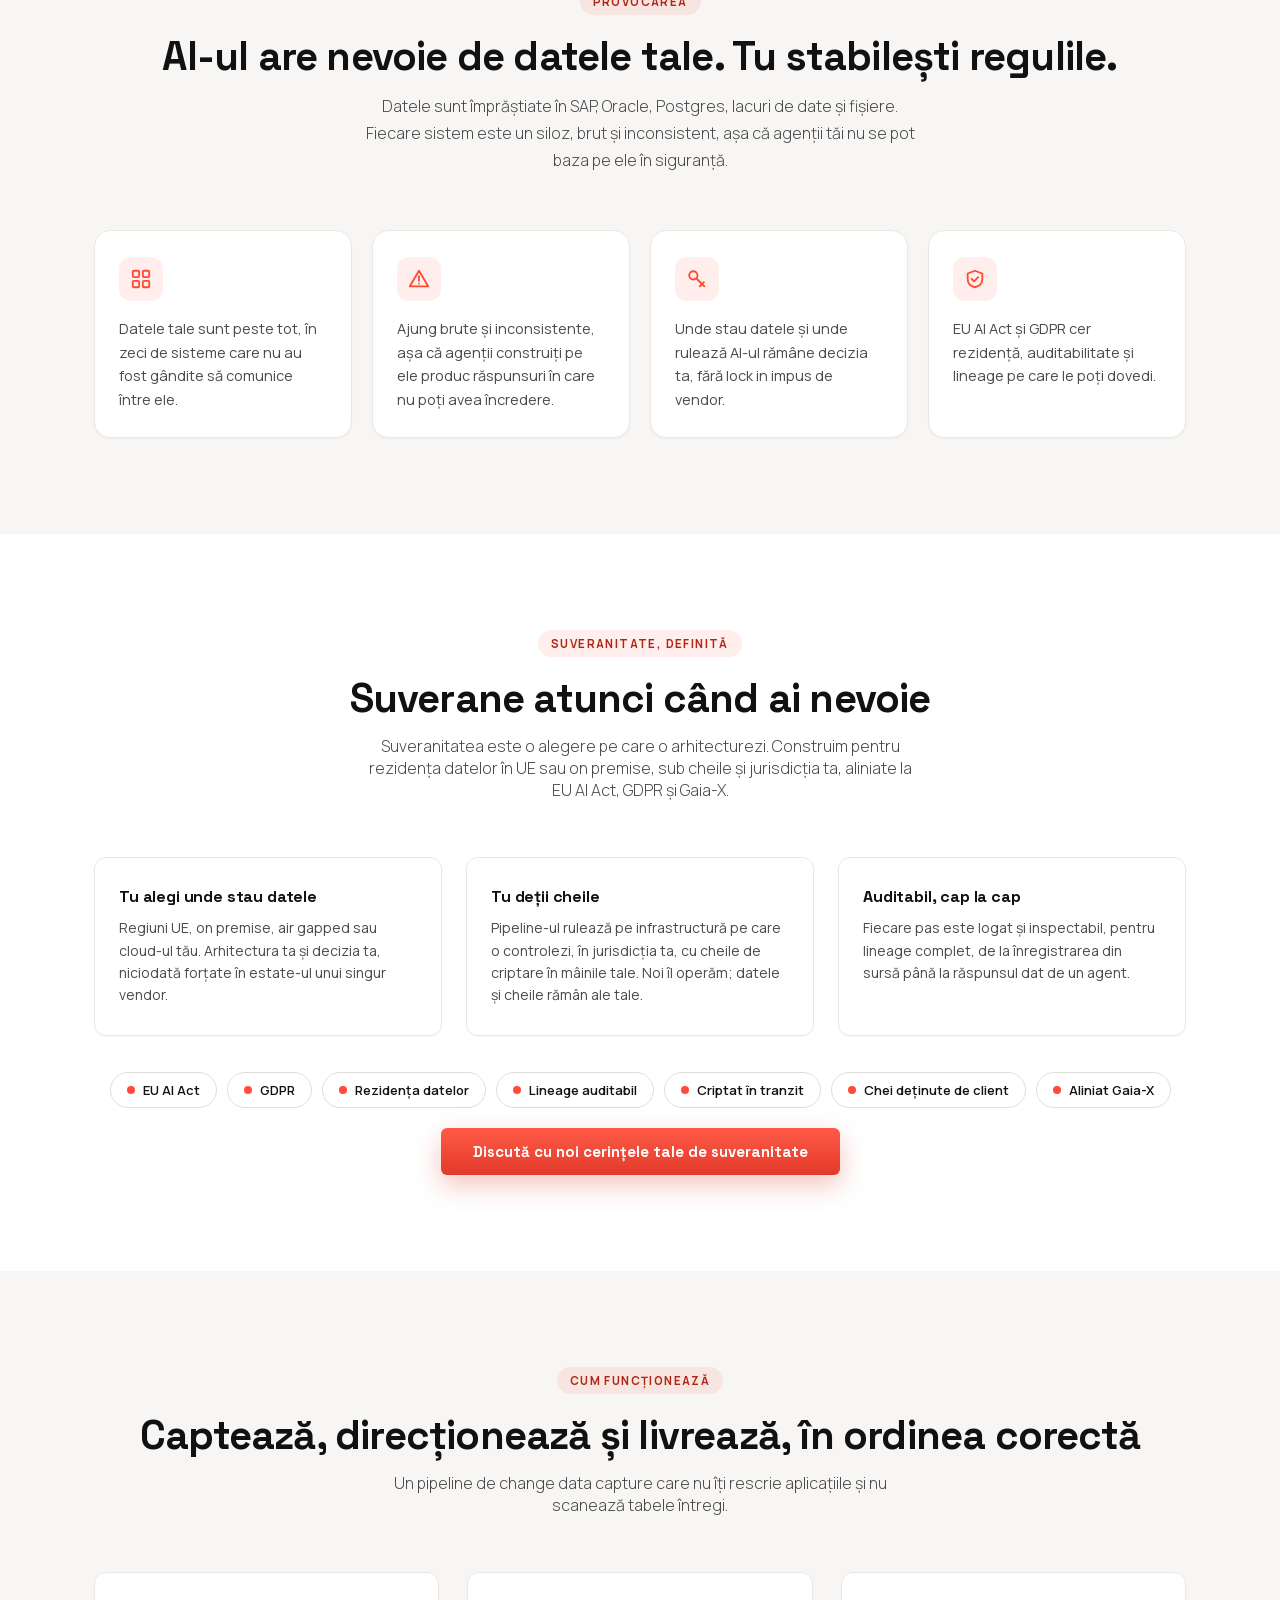
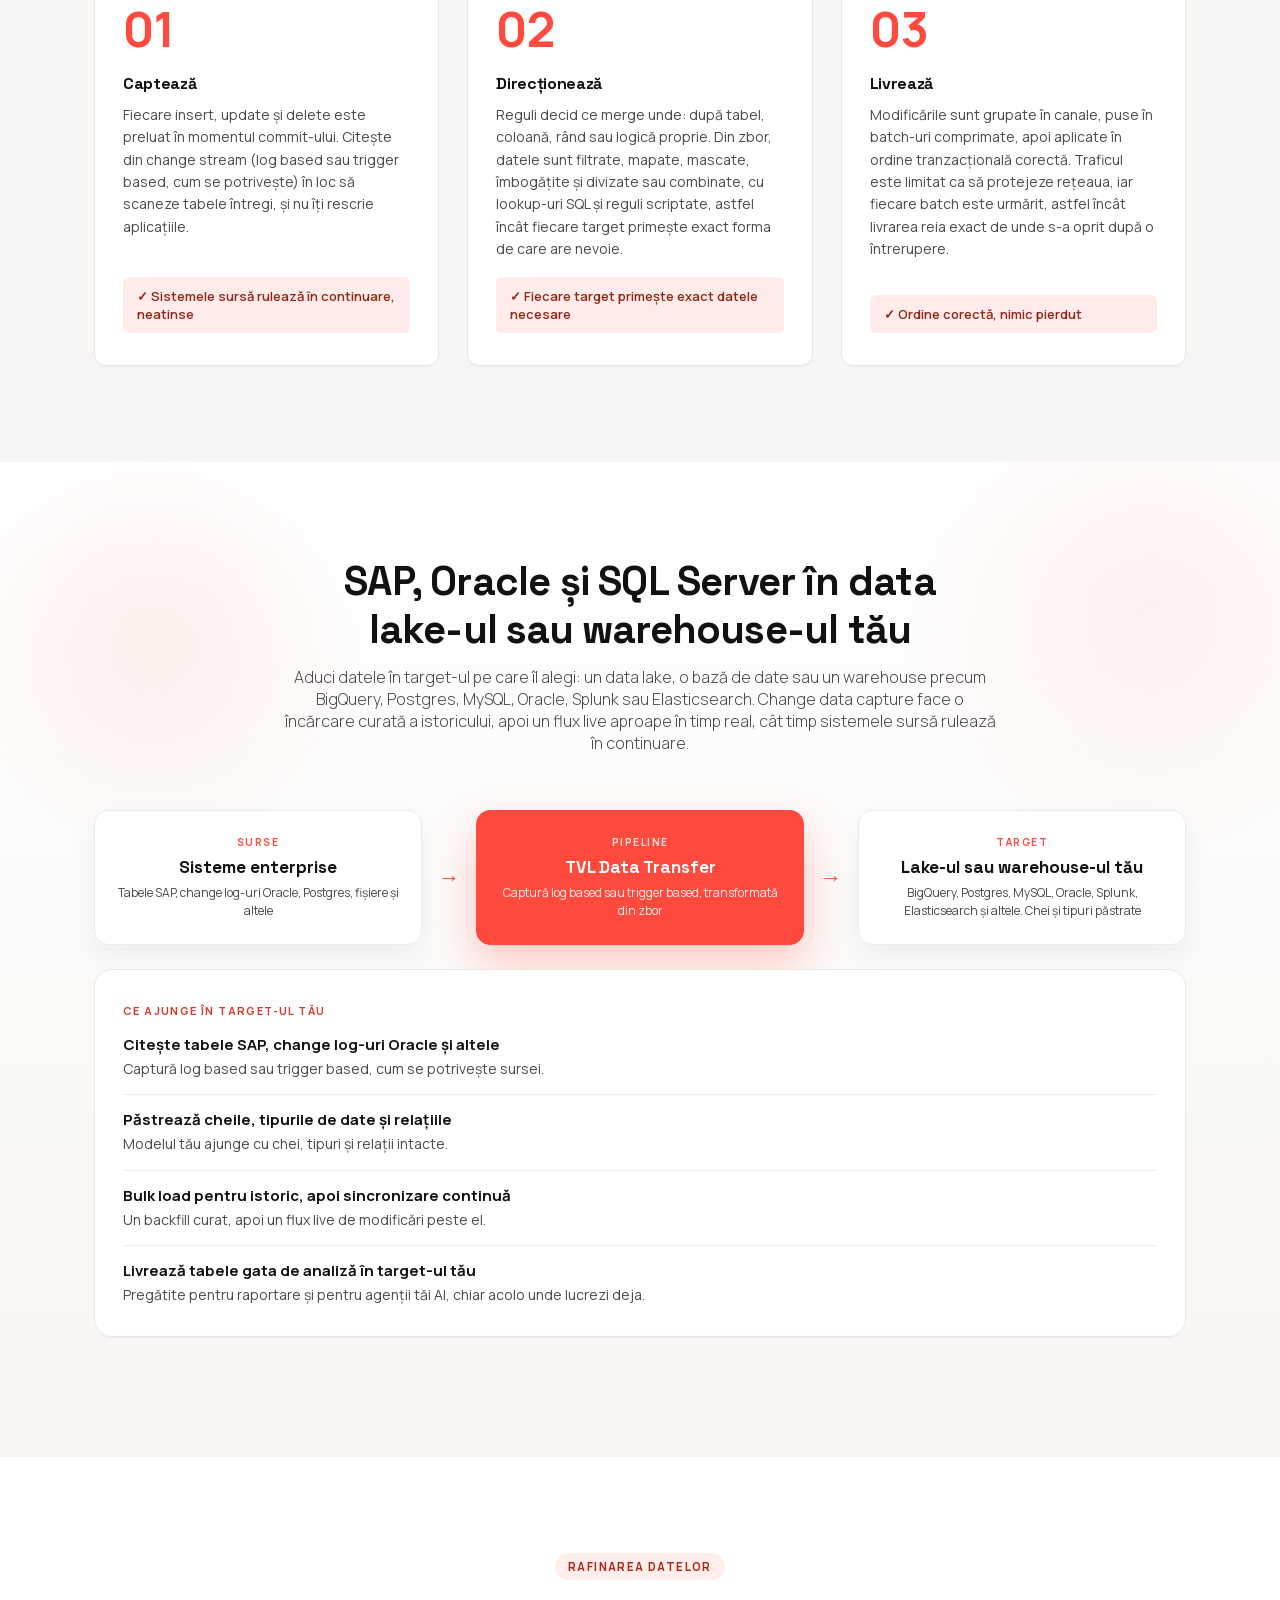
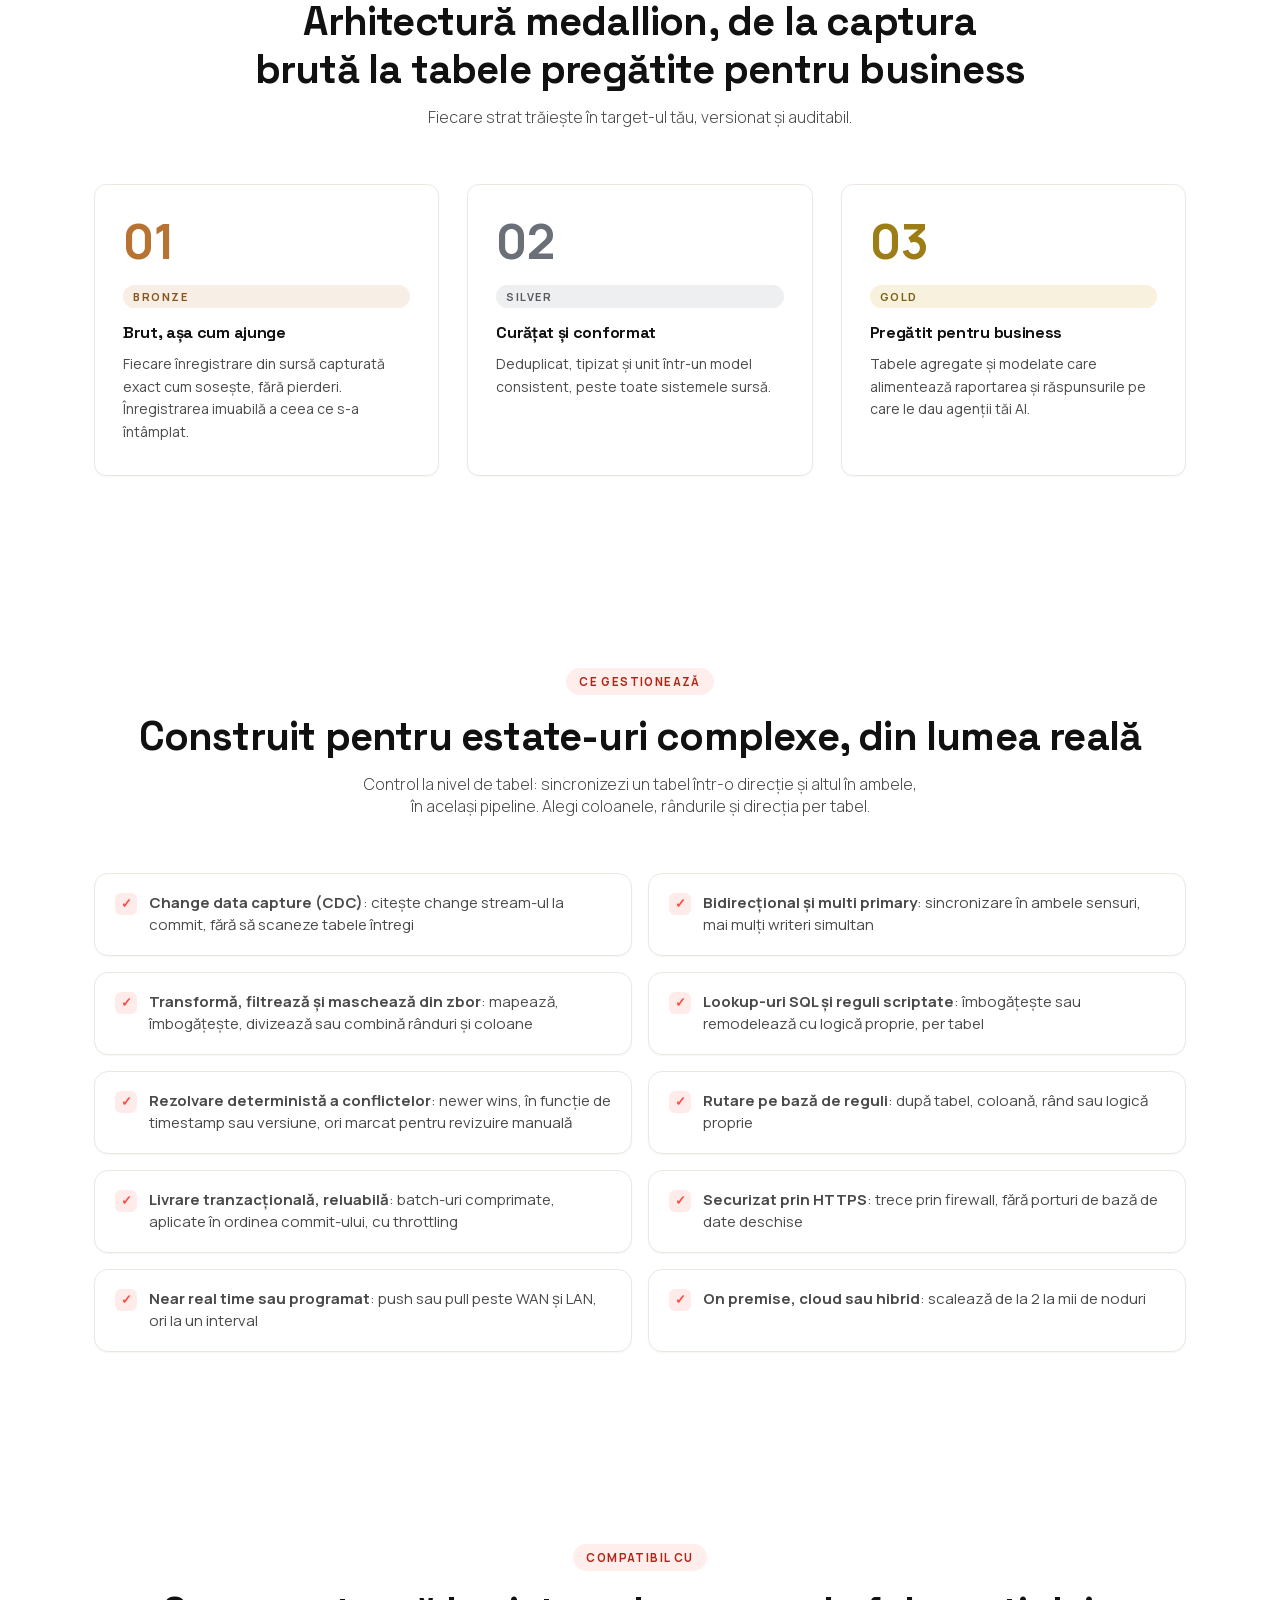
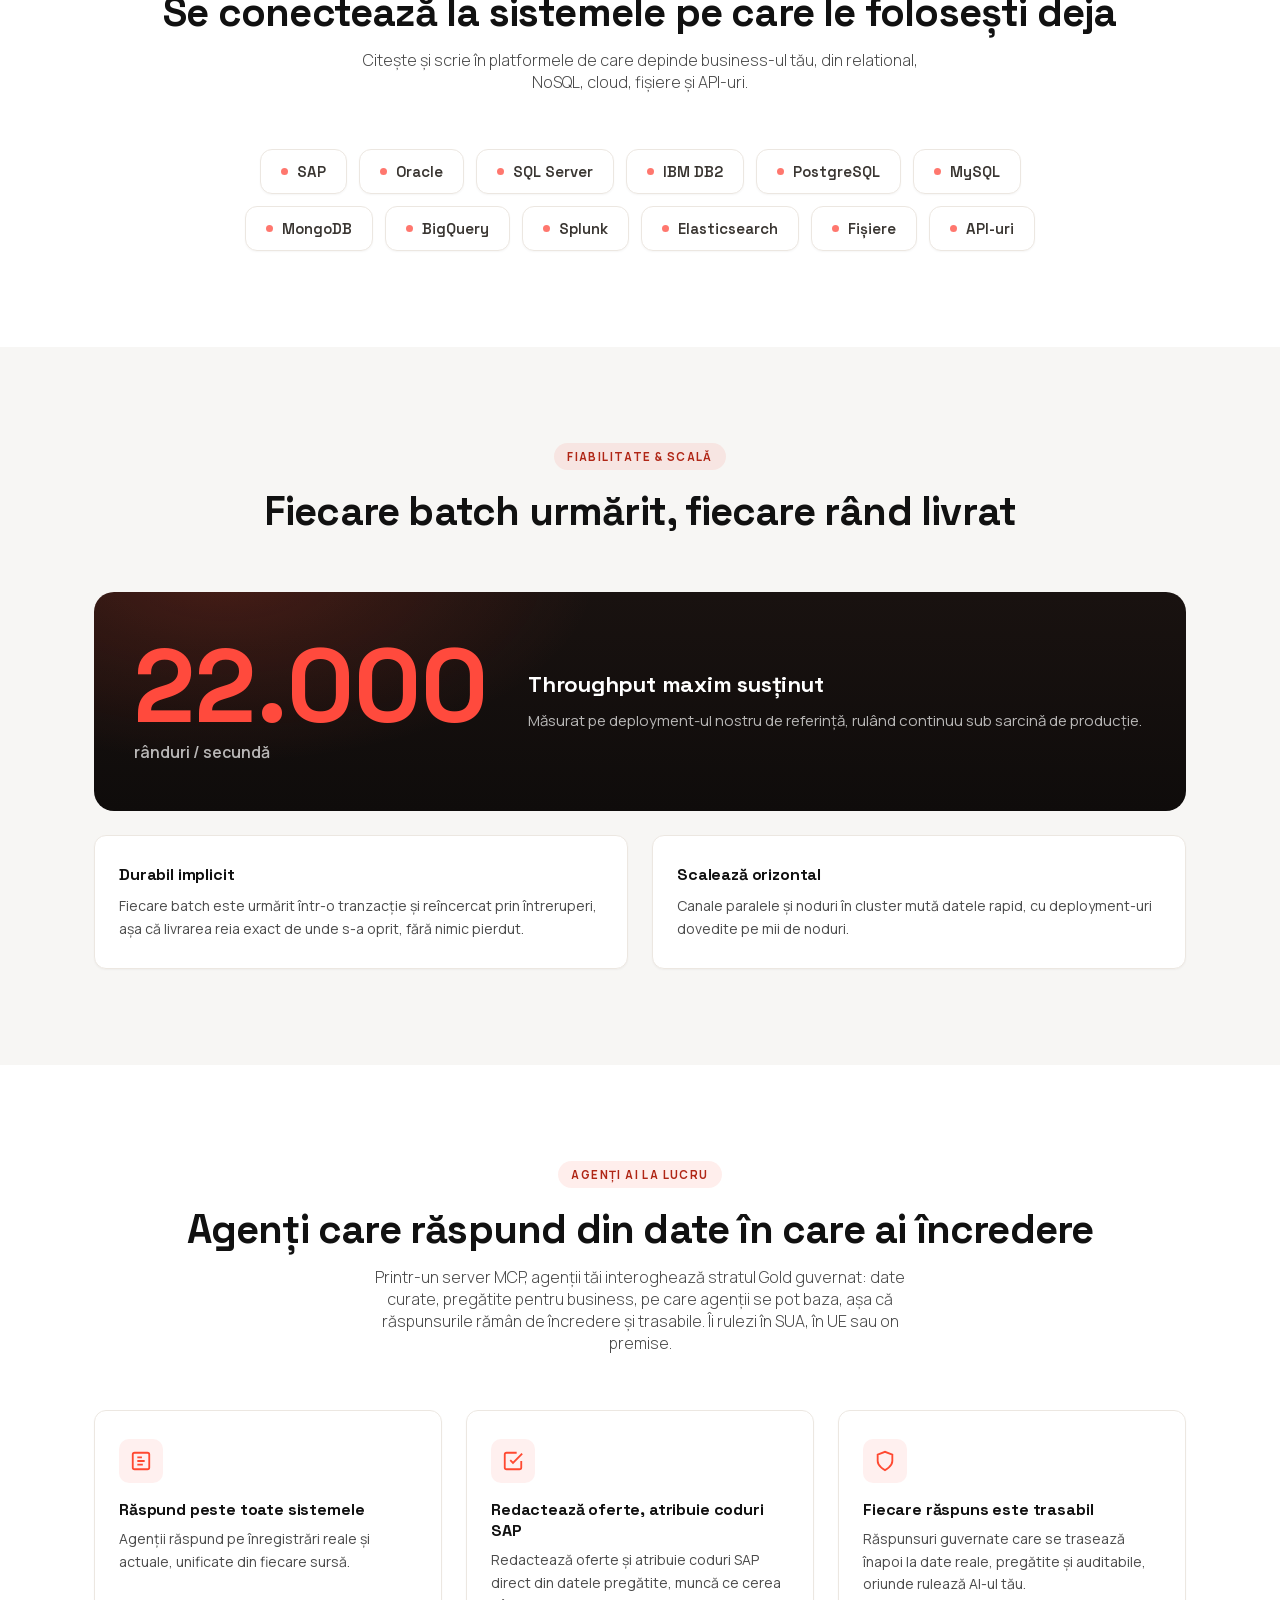
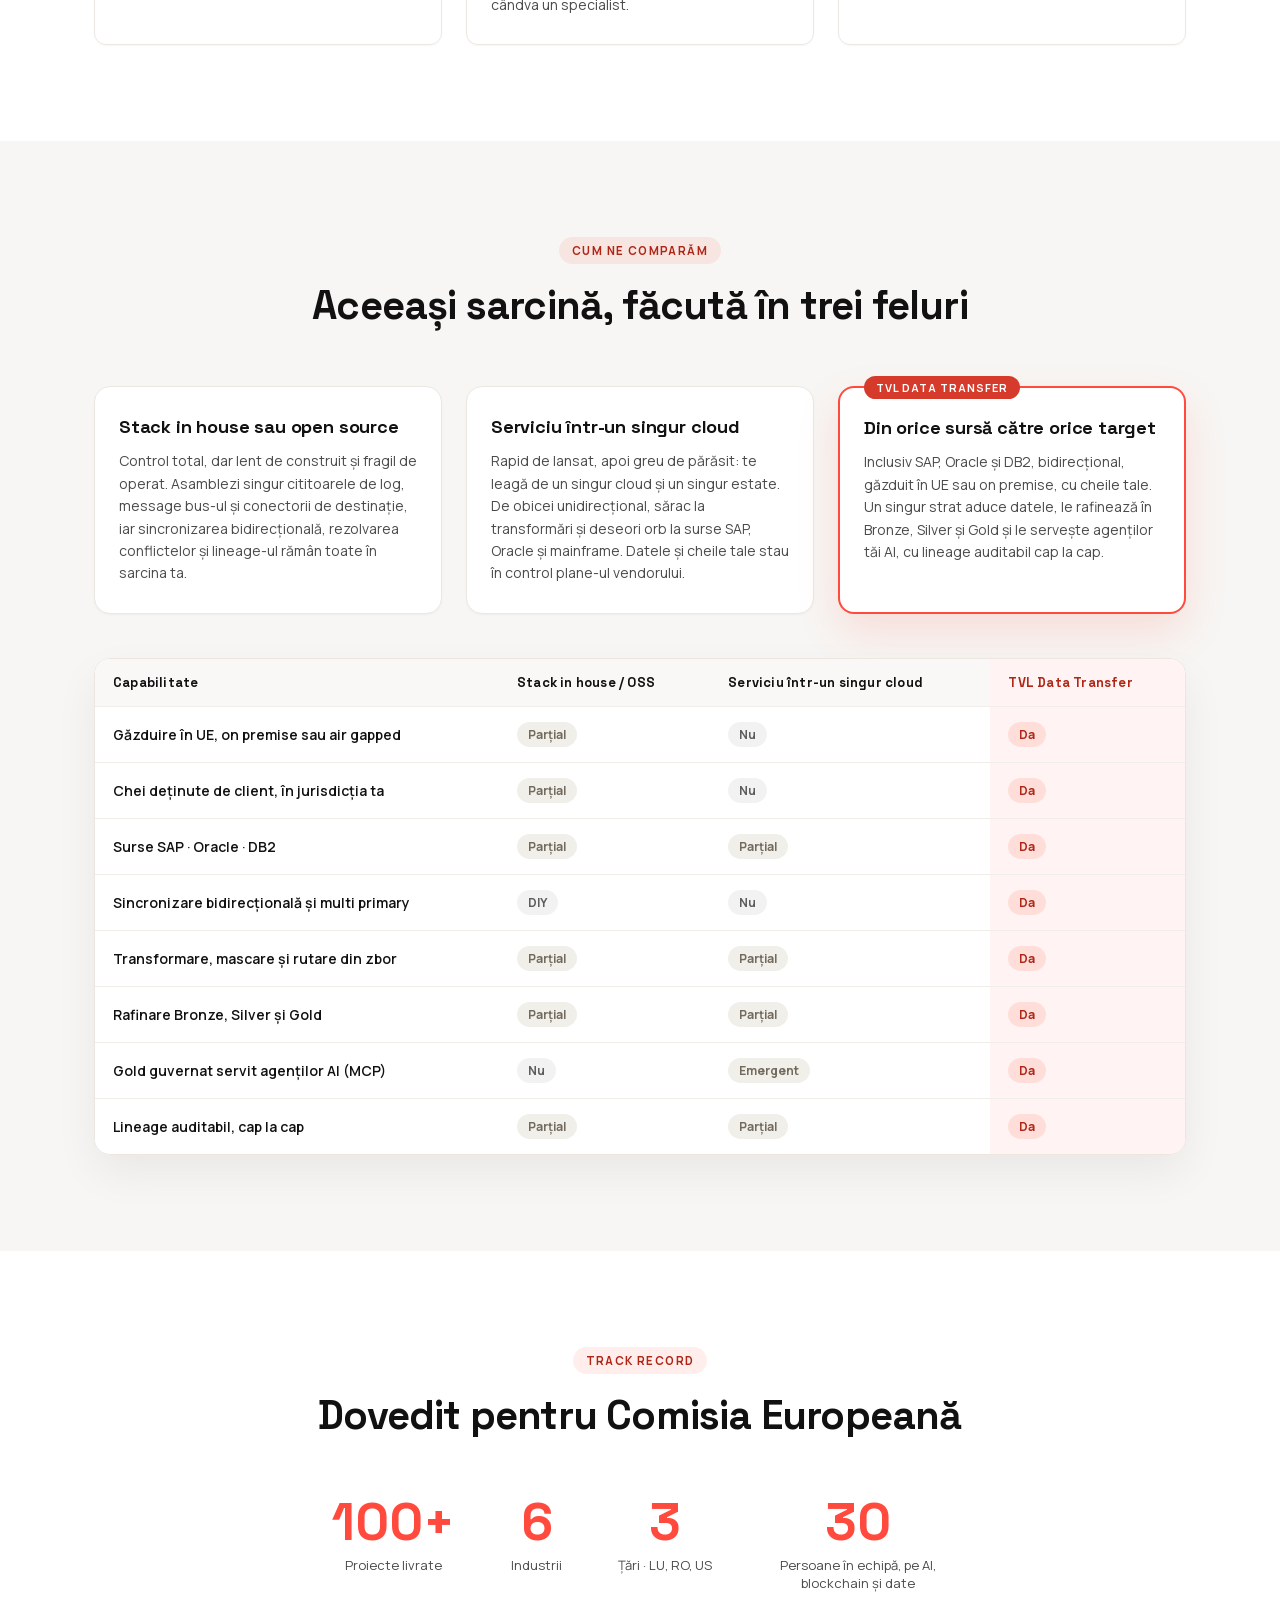
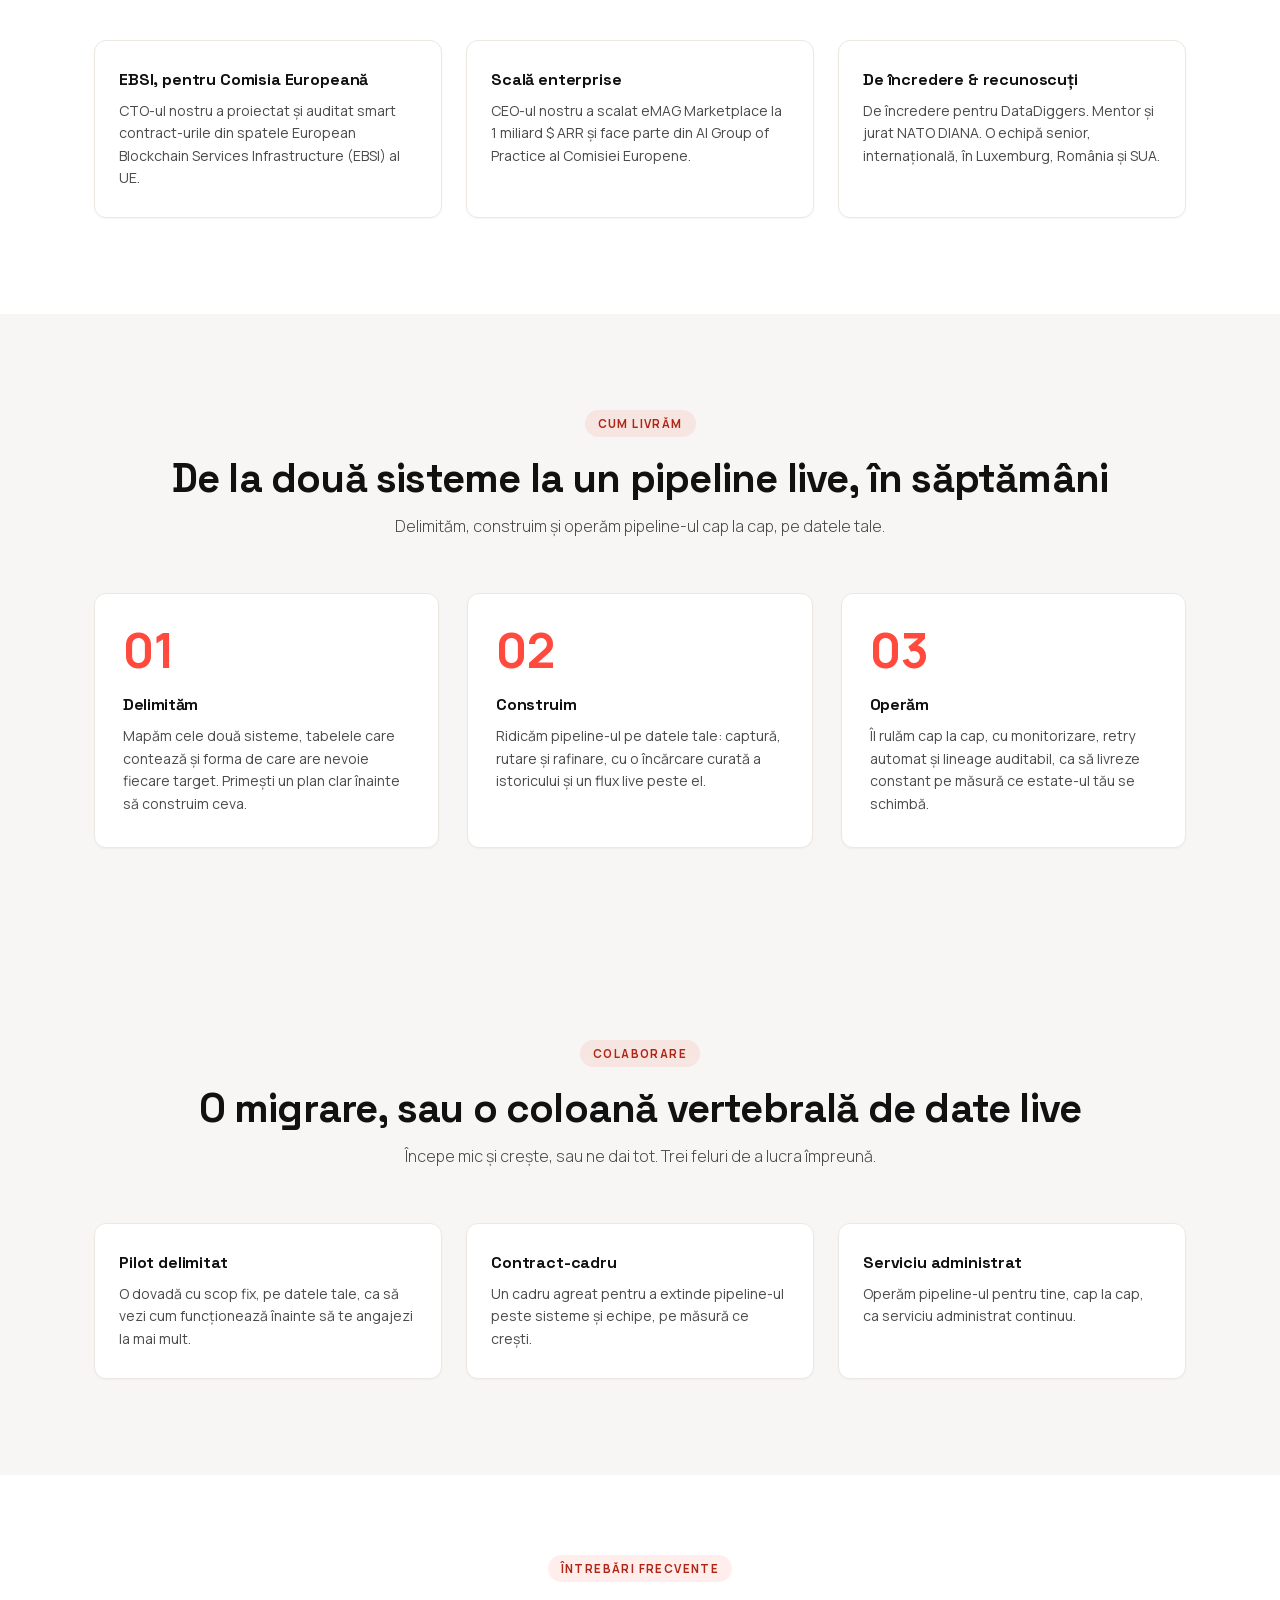
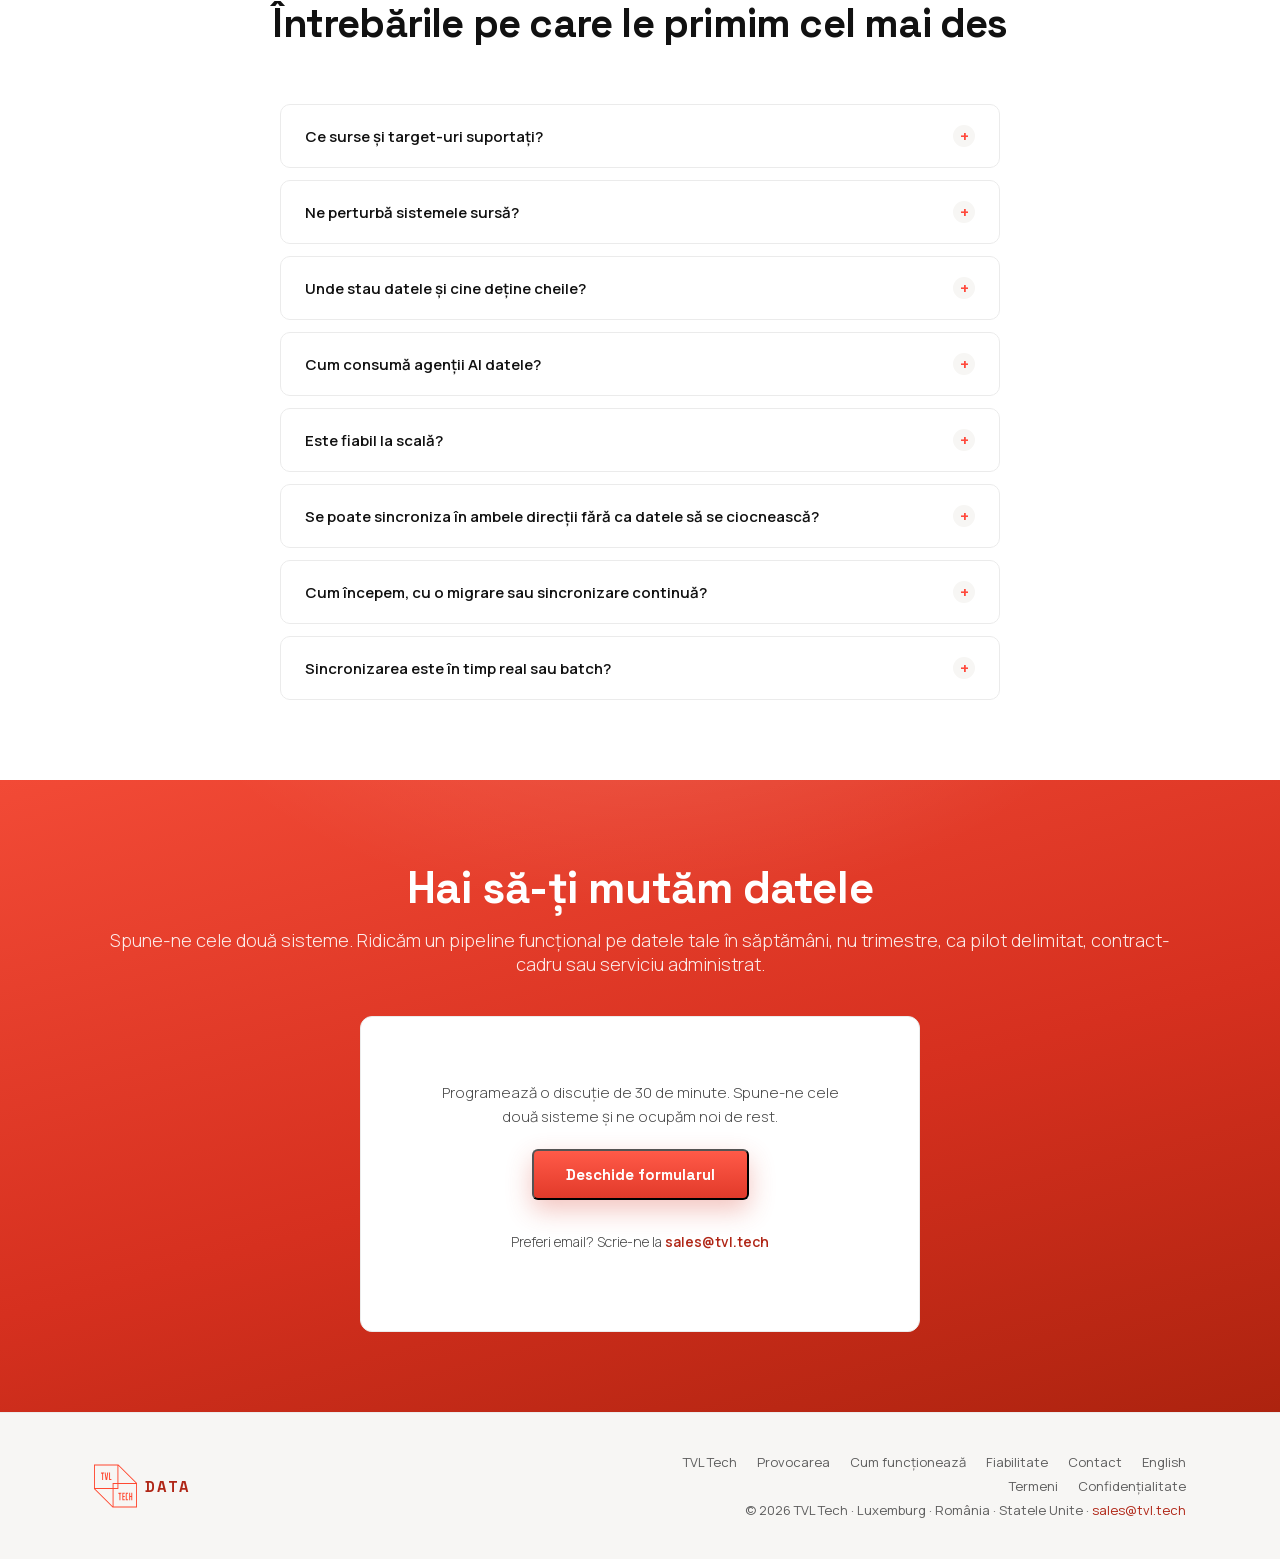
==== commit 7b7a8ce9: "SEO: surface competitive keywords into headings, meta and FAQ Keyword-surfacing pass (no new claims," ====
--- a/ro/index.html
+++ b/ro/index.html
@@ -10,7 +10,7 @@
   <link rel="preload" href="/fonts/manrope-latin.woff2" as="font" type="font/woff2" crossorigin>
   <link rel="preload" as="image" href="/images/architecture-static.webp" fetchpriority="high">
   <title>TVL Data Transfer | Stratul de date suveran pentru AI</title>
-  <meta name="description" content="Mută datele enterprise din orice sursă către orice agent AI, guvernate și suverane. Change data capture în lake-ul, baza de date sau warehouse-ul tău, servite agenților prin MCP.">
+  <meta name="description" content="Change data capture aproape în timp real din SAP, Oracle și SQL Server în data lake-ul, baza de date sau warehouse-ul tău, servite agenților AI prin MCP. Datele tale, cheile tale, regiunea ta.">
   <meta property="og:title" content="TVL Data Transfer: Stratul de date suveran pentru AI">
   <meta property="og:description" content="Din orice sursă către orice agent AI, guvernate și pregătite. CDC în lake-ul, baza de date sau warehouse-ul tău, rafinate și auditabile, interogate printr-un server MCP. Aliniat la EU AI Act și GDPR.">
   <meta property="og:type" content="website">
@@ -75,7 +75,8 @@
       { "@type": "Question", "name": "Cum consumă agenții AI datele?", "acceptedAnswer": { "@type": "Answer", "text": "Printr-un server MCP, agenții tăi interoghează direct datele guvernate din stratul Gold. Rulează în SUA, în UE sau on premise, iar fiecare răspuns este trasabil la înregistrări reale, pregătite și auditabile." } },
       { "@type": "Question", "name": "Este fiabil la scală?", "acceptedAnswer": { "@type": "Answer", "text": "Fiecare batch este urmărit într-o tranzacție și reîncercat prin întreruperi, așa că livrarea reia de unde s-a oprit, fără nimic pierdut. Throughput-ul maxim susținut pe deployment-ul de referință este de 22.000 rânduri pe secundă și scalează de la 2 la mii de noduri." } },
       { "@type": "Question", "name": "Se poate sincroniza în ambele direcții fără ca datele să se ciocnească?", "acceptedAnswer": { "@type": "Answer", "text": "Da. Pipeline-ul rulează bidirecțional și multi primary, așa că mai multe sisteme pot scrie simultan. Conflictele sunt detectate pe cheia primară, pe datele modificate sau pe o coloană de timestamp ori versiune, apoi rezolvate cu o strategie deterministă precum newer wins, ori marcate pentru revizuire manuală, iar tu stabilești regula per tabel." } },
-      { "@type": "Question", "name": "Cum începem, cu o migrare sau sincronizare continuă?", "acceptedAnswer": { "@type": "Answer", "text": "Oricare. Delimităm, construim și operăm pipeline-ul cap la cap: o migrare unică de pe un sistem legacy, o sincronizare continuă între platforme sau un strat de integrare permanent. Spune-ne cele două sisteme și ridicăm un pipeline funcțional pe datele tale în săptămâni, nu trimestre." } }
+      { "@type": "Question", "name": "Cum începem, cu o migrare sau sincronizare continuă?", "acceptedAnswer": { "@type": "Answer", "text": "Oricare. Delimităm, construim și operăm pipeline-ul cap la cap: o migrare unică de pe un sistem legacy, o sincronizare continuă între platforme sau un strat de integrare permanent. Spune-ne cele două sisteme și ridicăm un pipeline funcțional pe datele tale în săptămâni, nu trimestre." } },
+      { "@type": "Question", "name": "Sincronizarea este în timp real sau batch?", "acceptedAnswer": { "@type": "Answer", "text": "Aproape în timp real. Change data capture citește fiecare schimbare confirmată din log sau din triggere pe măsură ce se produce, nu pe un program nocturn. Fiecare schimbare este urmărită într-o tranzacție și livrată în ordine, așa că target-ul tău rămâne actual cât timp sistemele sursă rulează în continuare." } }
     ]
   }
   </script>
@@ -232,7 +233,7 @@
     <div class="section-title-center fade-in">
       <span class="red-label">Suveranitate, definită</span>
       <h2 class="section-h2">Suverane atunci când ai nevoie</h2>
-      <p>Suveranitatea este o alegere pe care o arhitecturezi. Construim astfel încât datele să poată rămâne în UE sau on premise, sub cheile și jurisdicția ta, aliniate la EU AI Act, GDPR și Gaia-X.</p>
+      <p>Suveranitatea este o alegere pe care o arhitecturezi. Construim pentru rezidența datelor în UE sau on premise, sub cheile și jurisdicția ta, aliniate la EU AI Act, GDPR și Gaia-X.</p>
     </div>
     <div class="urgenta-grid">
       <div class="urgenta-card fade-in">
@@ -298,8 +299,8 @@
 <section class="sprint-focus" id="sources">
   <div class="container">
     <div class="section-title-center fade-in">
-      <h2 class="section-h2">Surse enterprise în data lake-ul sau warehouse-ul tău</h2>
-      <p>Aduci datele în target-ul pe care îl alegi: un data lake, o bază de date sau un warehouse precum BigQuery, Postgres, MySQL, Oracle, Splunk sau Elasticsearch. O încărcare curată a istoricului, apoi un flux live, cât timp sistemele sursă rulează în continuare.</p>
+      <h2 class="section-h2">SAP, Oracle și SQL Server în data lake-ul sau warehouse-ul tău</h2>
+      <p>Aduci datele în target-ul pe care îl alegi: un data lake, o bază de date sau un warehouse precum BigQuery, Postgres, MySQL, Oracle, Splunk sau Elasticsearch. Change data capture face o încărcare curată a istoricului, apoi un flux live aproape în timp real, cât timp sistemele sursă rulează în continuare.</p>
     </div>
 
     <div class="flow-diagram fade-in">
@@ -353,7 +354,7 @@
   <div class="container">
     <div class="section-title-center fade-in">
       <span class="red-label">Rafinarea datelor</span>
-      <h2 class="section-h2">Trei straturi, de la captura brută la tabele pregătite pentru business</h2>
+      <h2 class="section-h2">Arhitectură medallion, de la captura brută la tabele pregătite pentru business</h2>
       <p>Fiecare strat trăiește în target-ul tău, versionat și auditabil.</p>
     </div>
     <div class="steps-grid">
@@ -691,6 +692,13 @@
           <span class="faq-icon">+</span>
         </button>
         <div class="faq-answer">Oricare. Delimităm, construim și operăm pipeline-ul cap la cap: o migrare unică de pe un sistem legacy, o sincronizare continuă între platforme sau un strat de integrare permanent. Spune-ne cele două sisteme și ridicăm un pipeline funcțional pe datele tale în săptămâni, nu trimestre.</div>
+      </div>
+      <div class="faq-item fade-in">
+        <button class="faq-question" type="button">
+          Sincronizarea este în timp real sau batch?
+          <span class="faq-icon">+</span>
+        </button>
+        <div class="faq-answer">Aproape în timp real. Change data capture citește fiecare schimbare confirmată din log sau din triggere pe măsură ce se produce, nu pe un program nocturn. Fiecare schimbare este urmărită într-o tranzacție și livrată în ordine, așa că target-ul tău rămâne actual cât timp sistemele sursă rulează în continuare.</div>
       </div>
     </div>
   </div>
